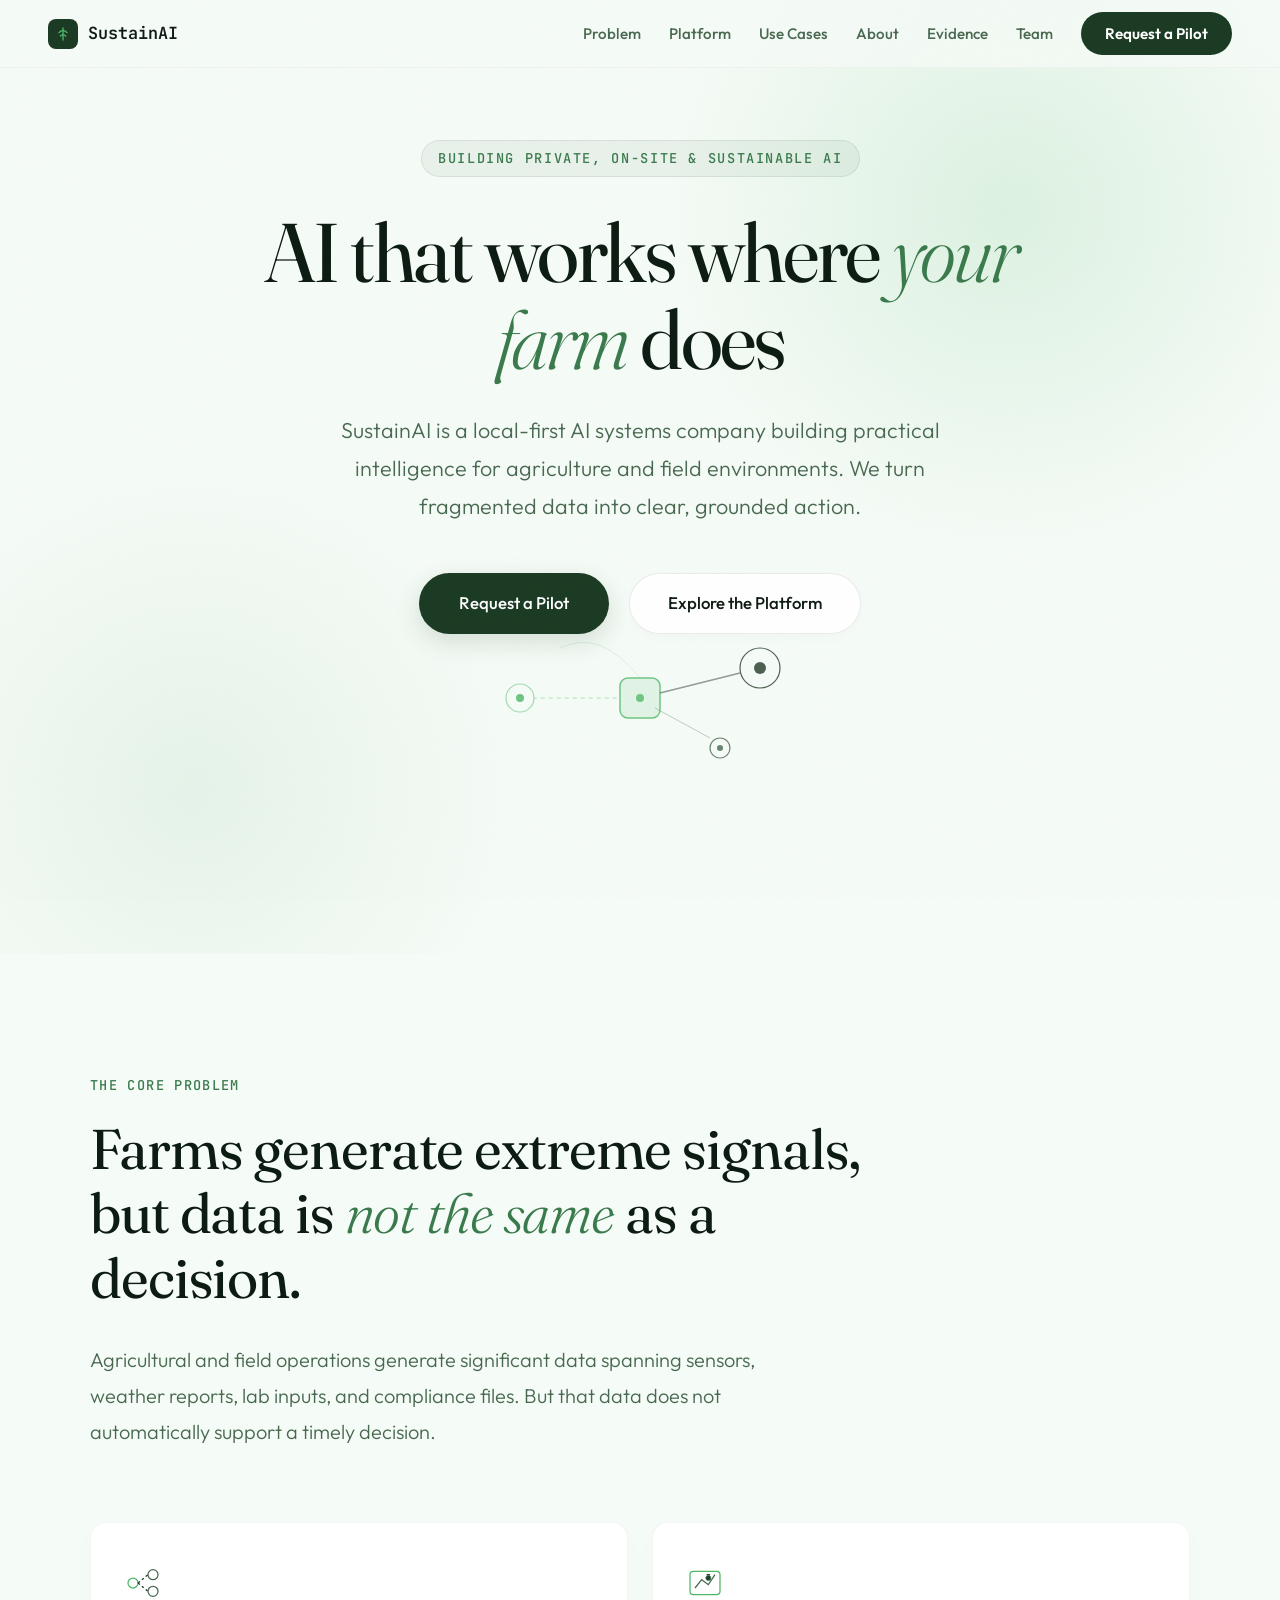
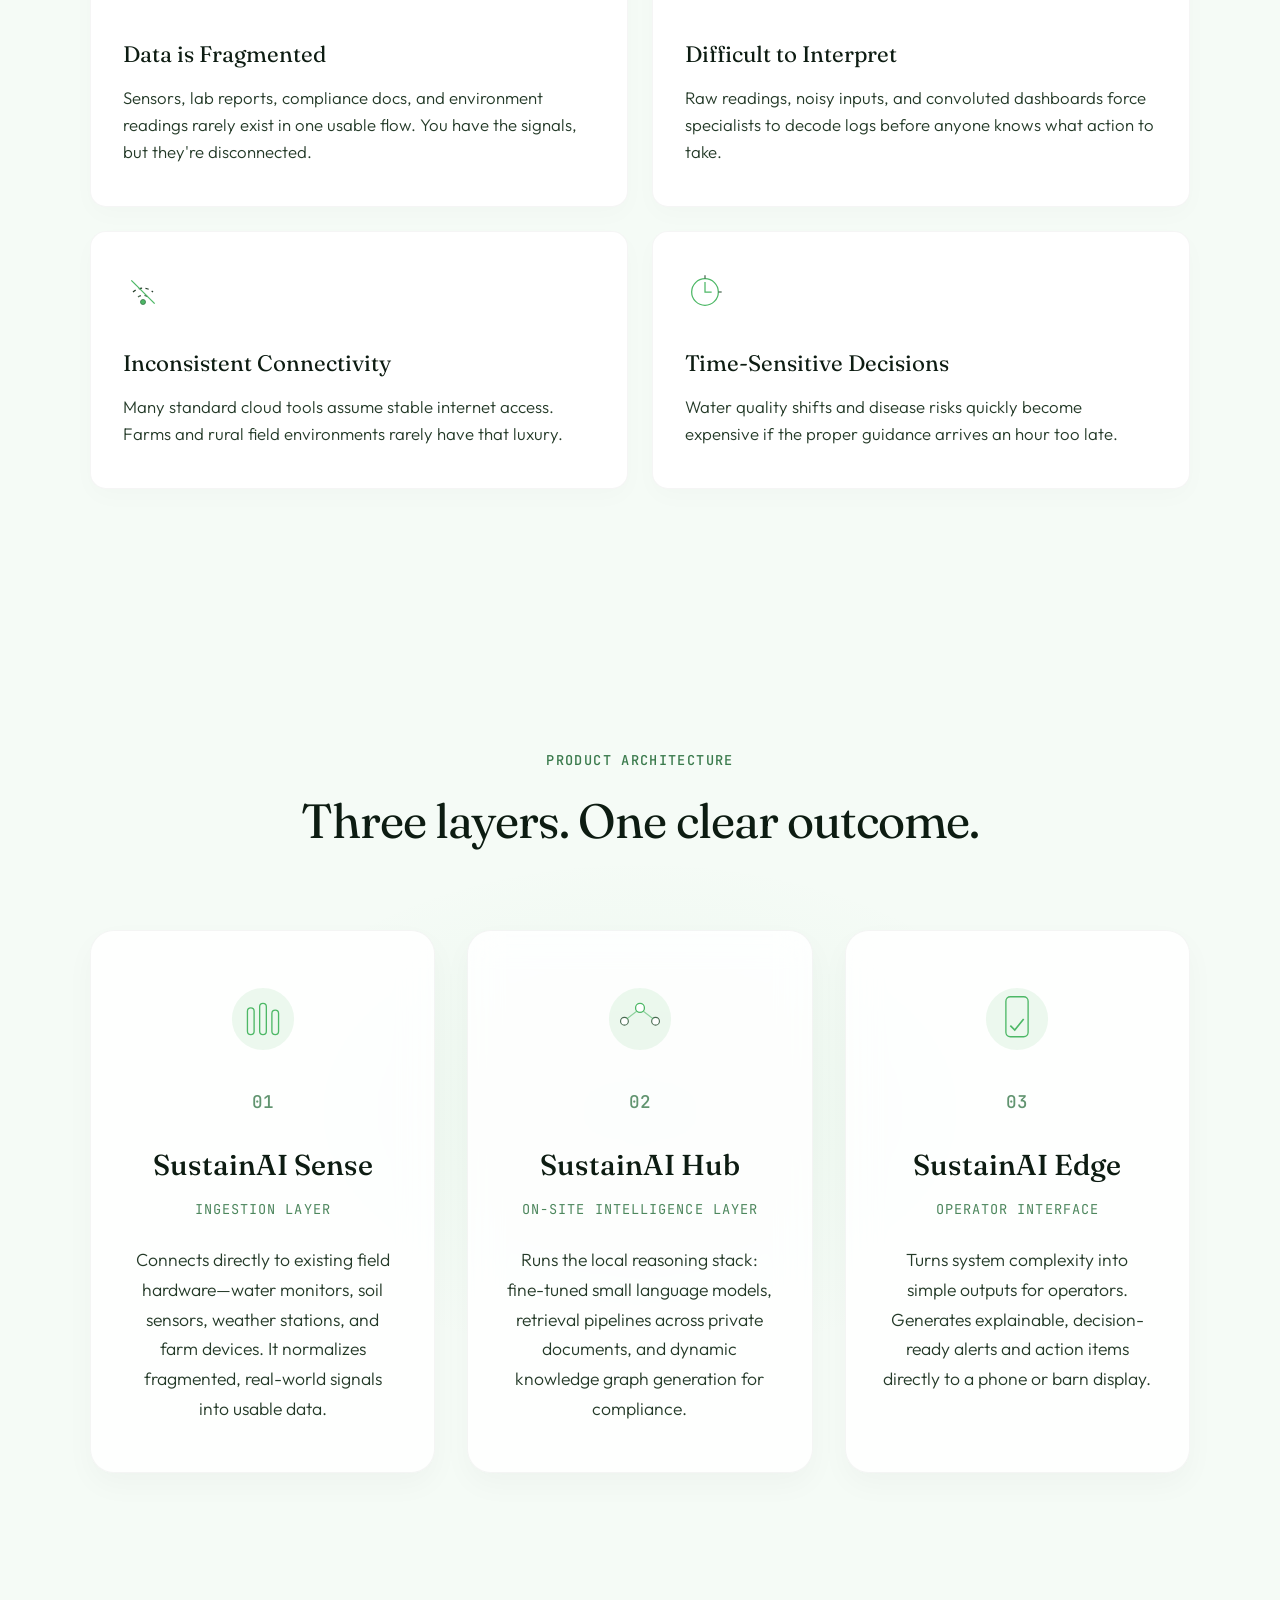
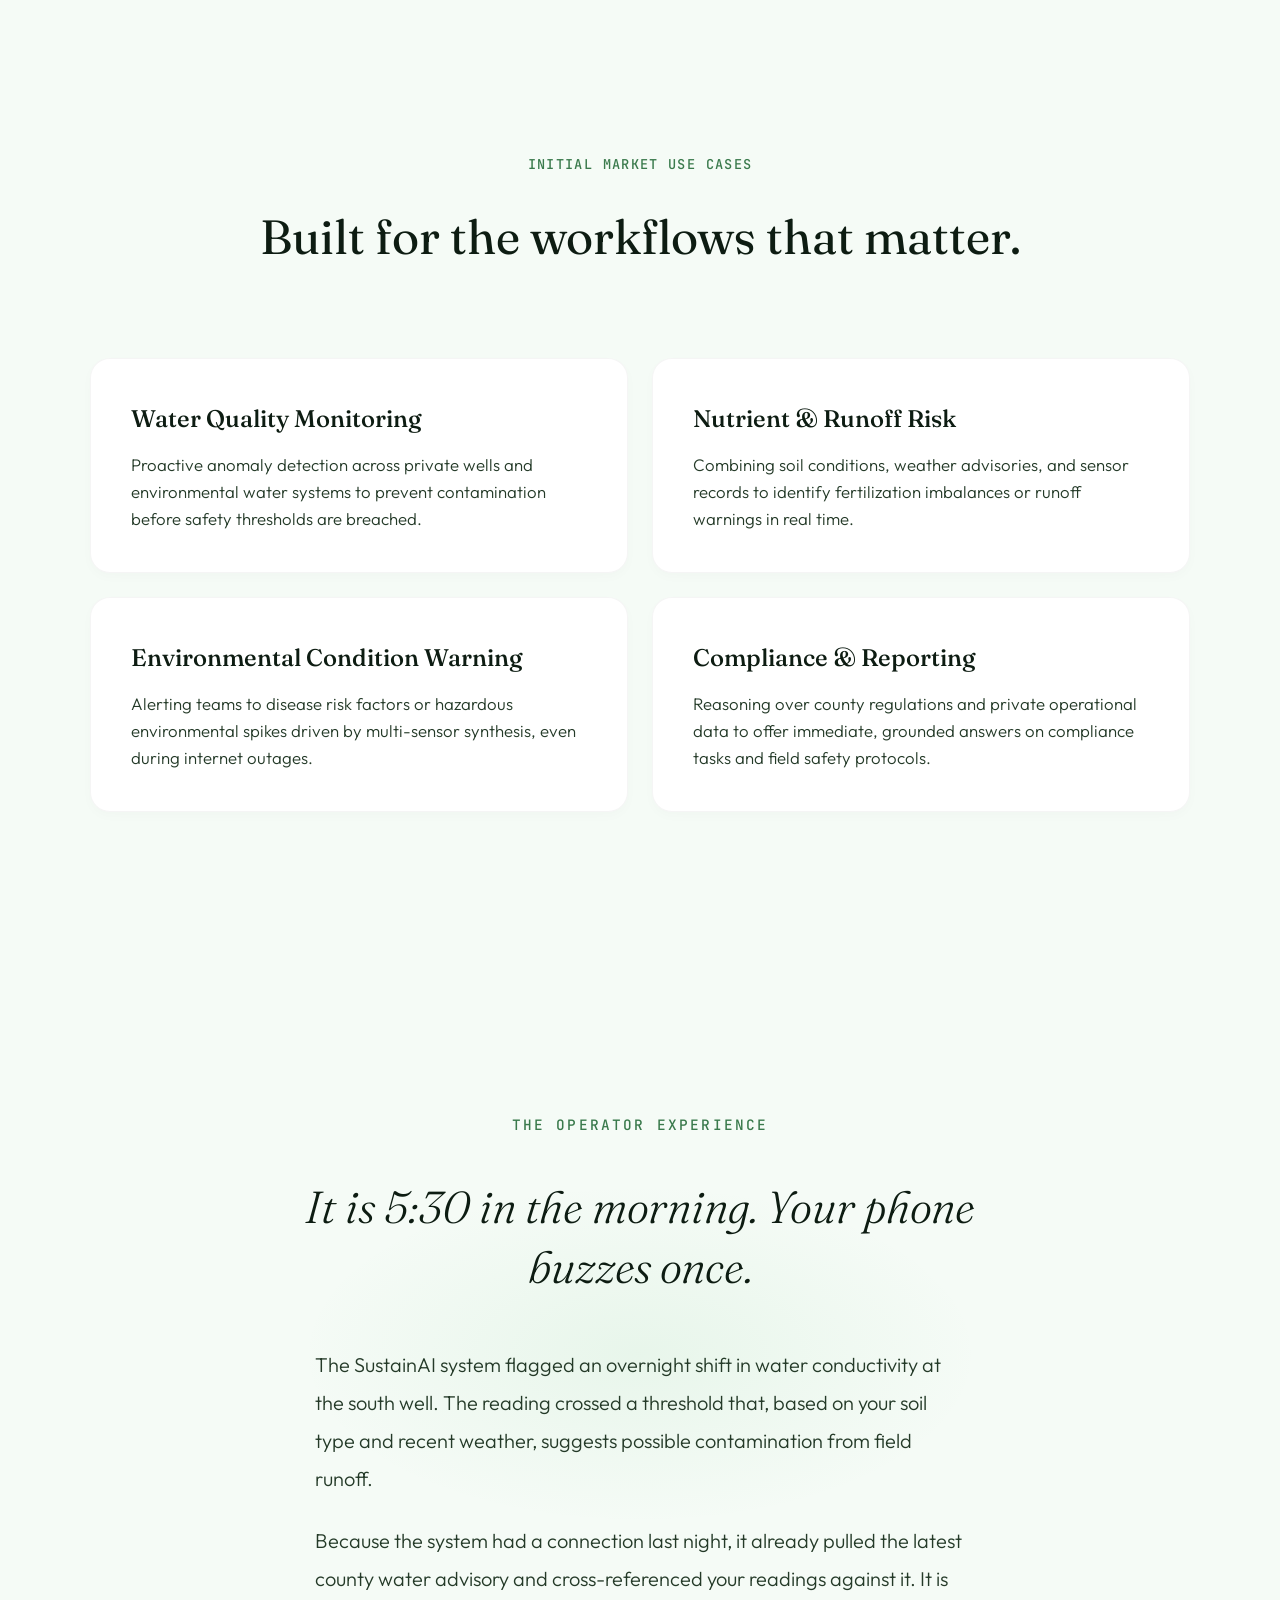
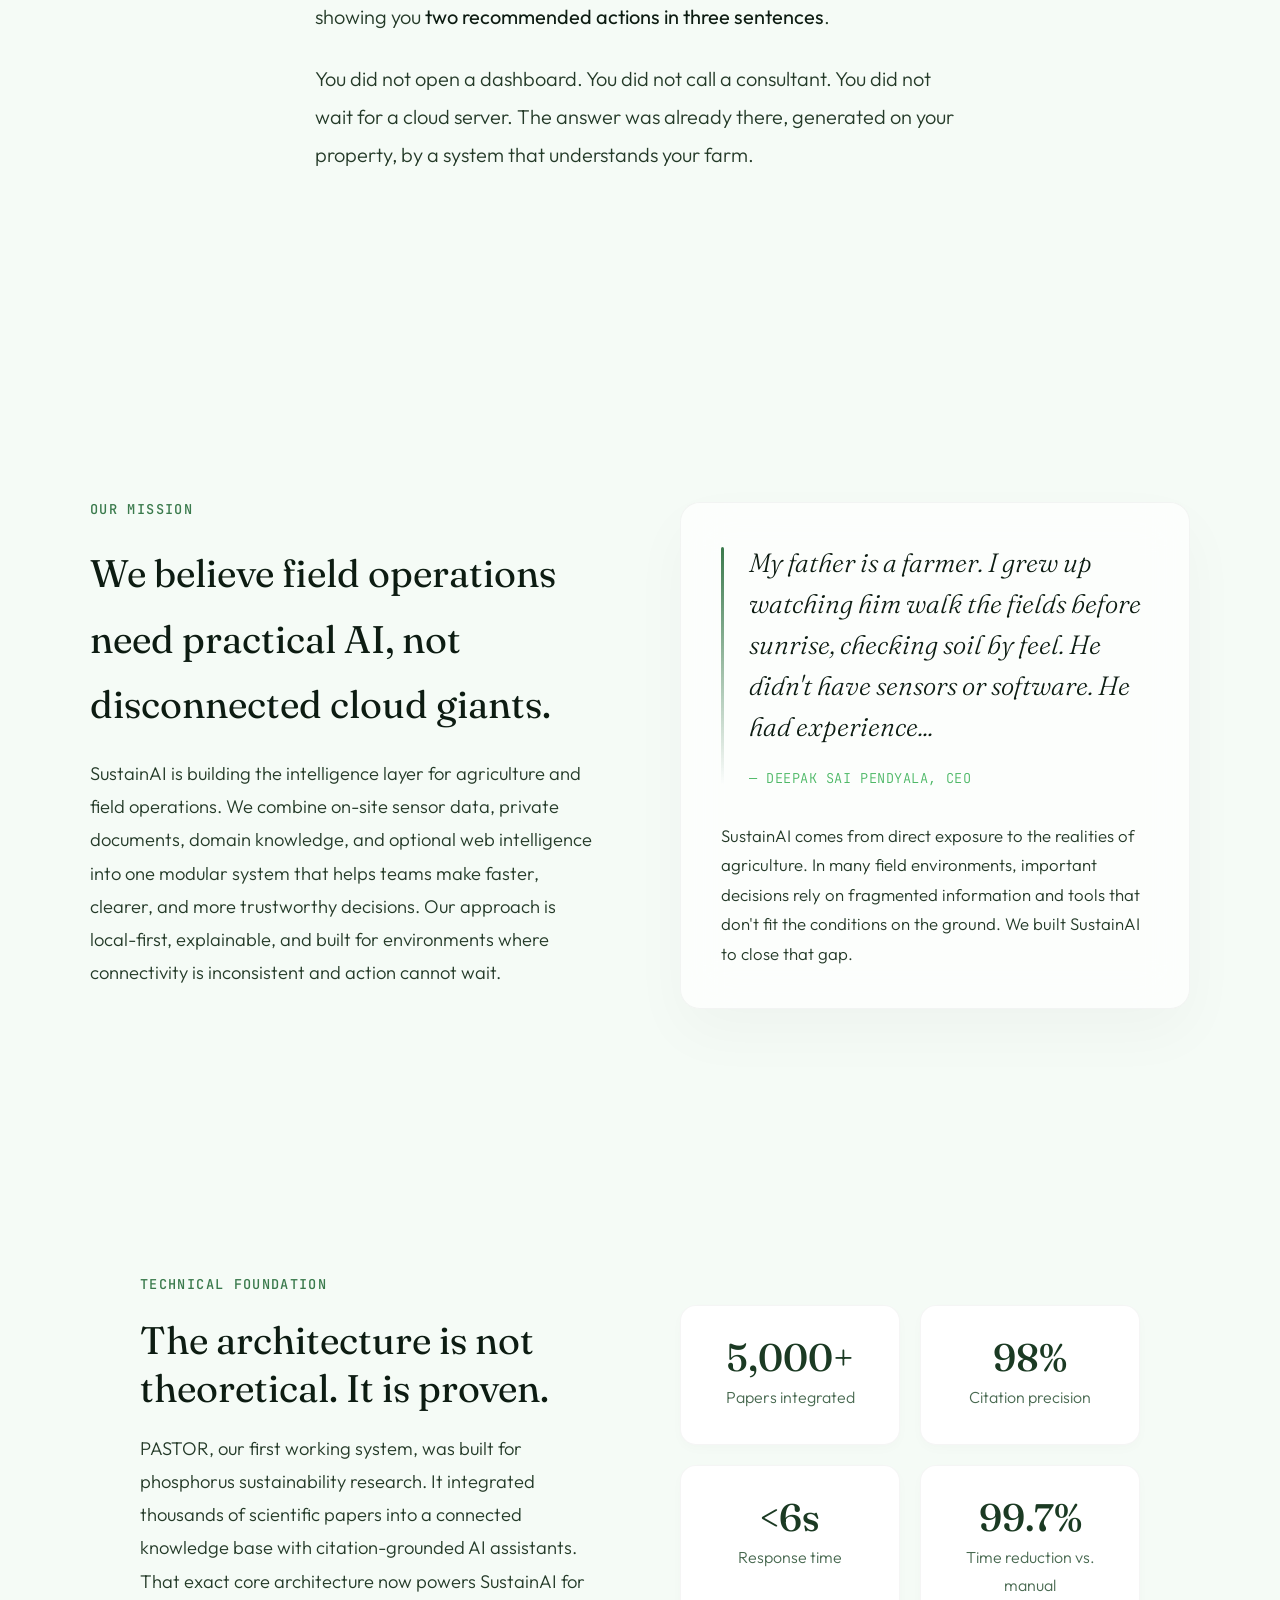
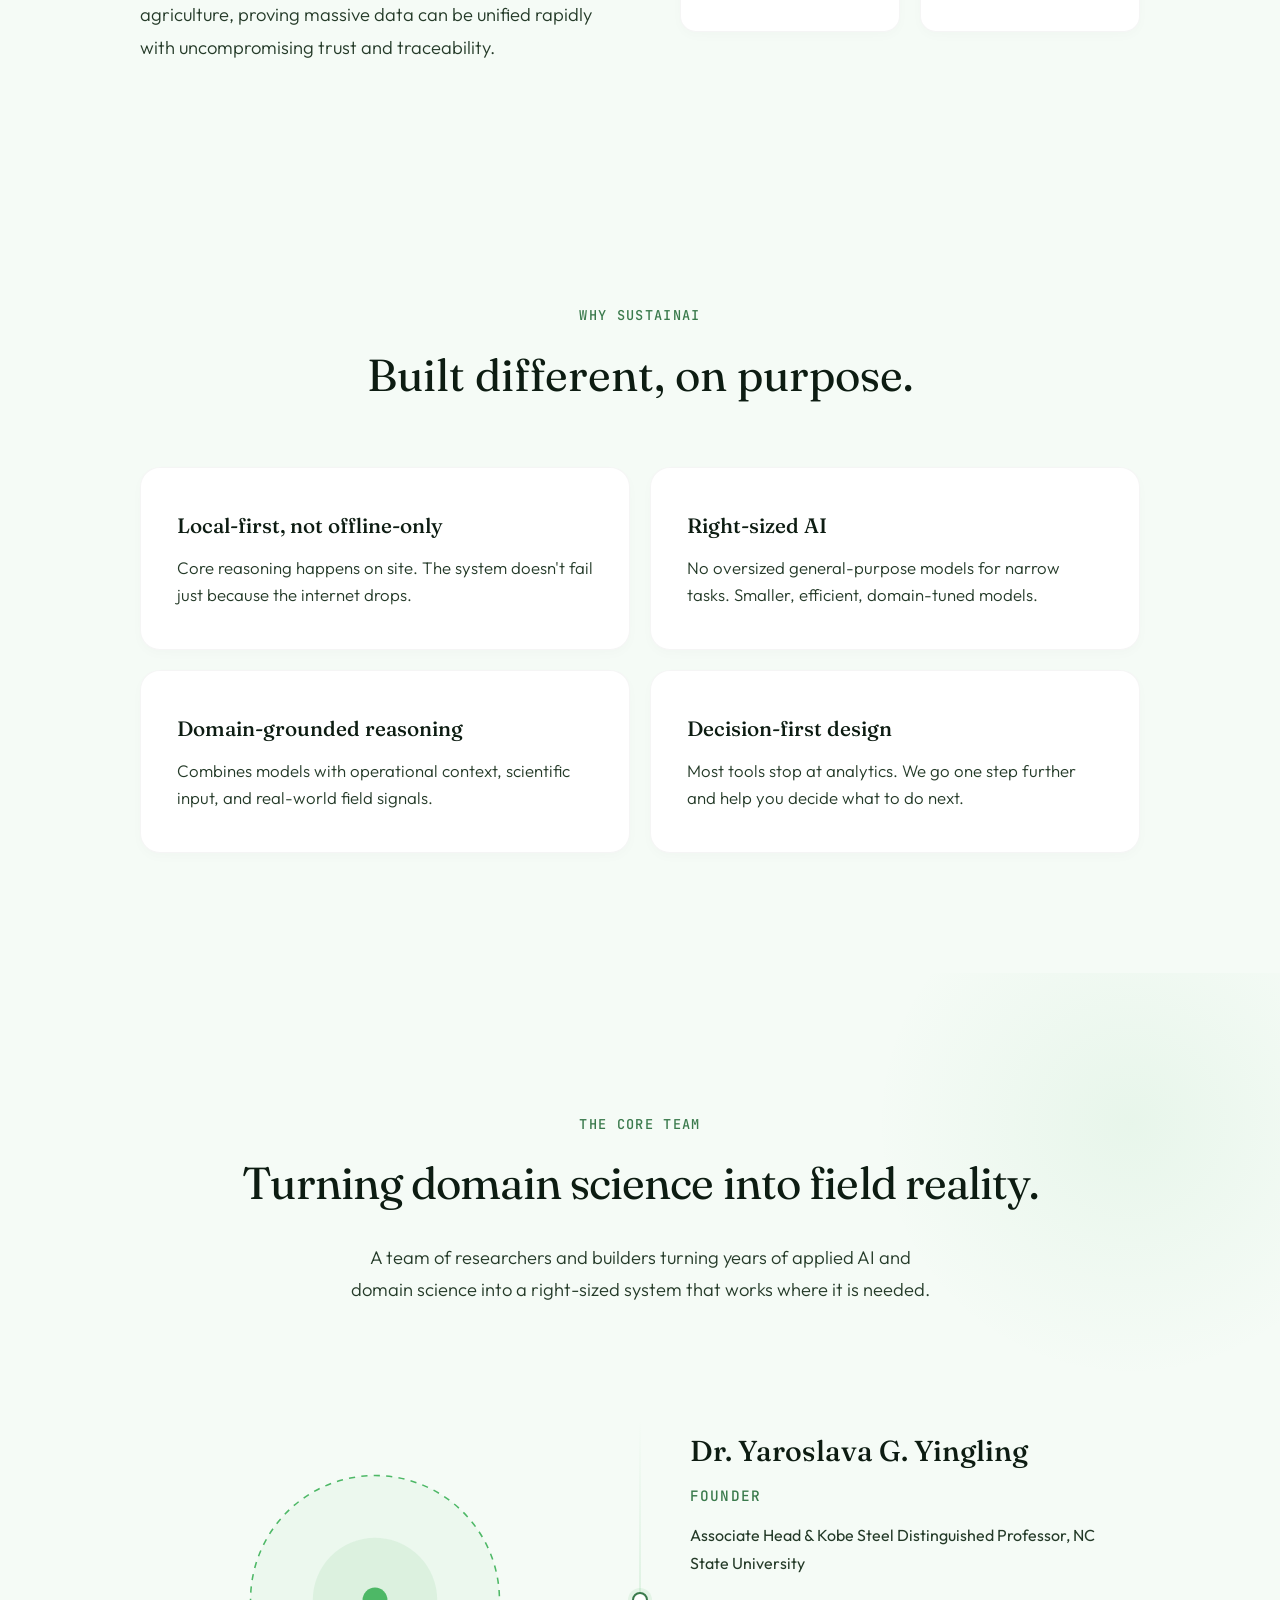
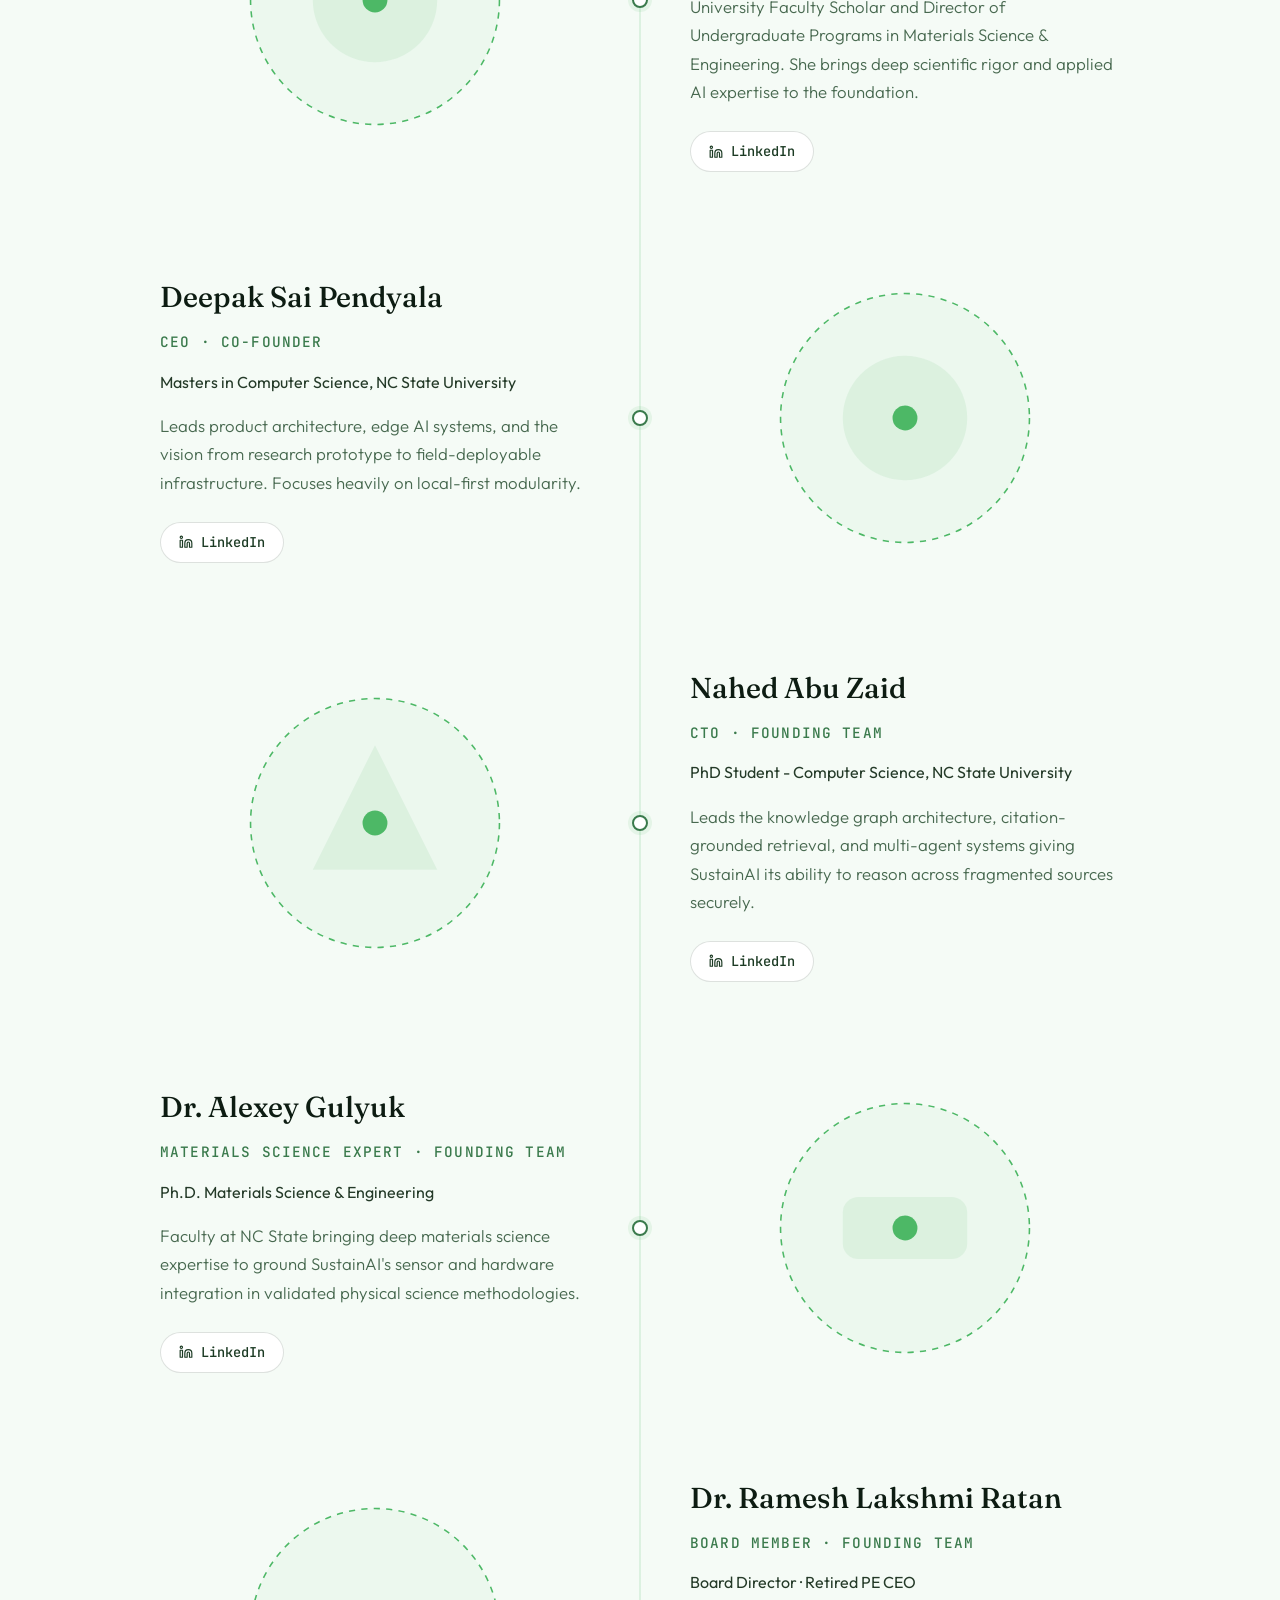
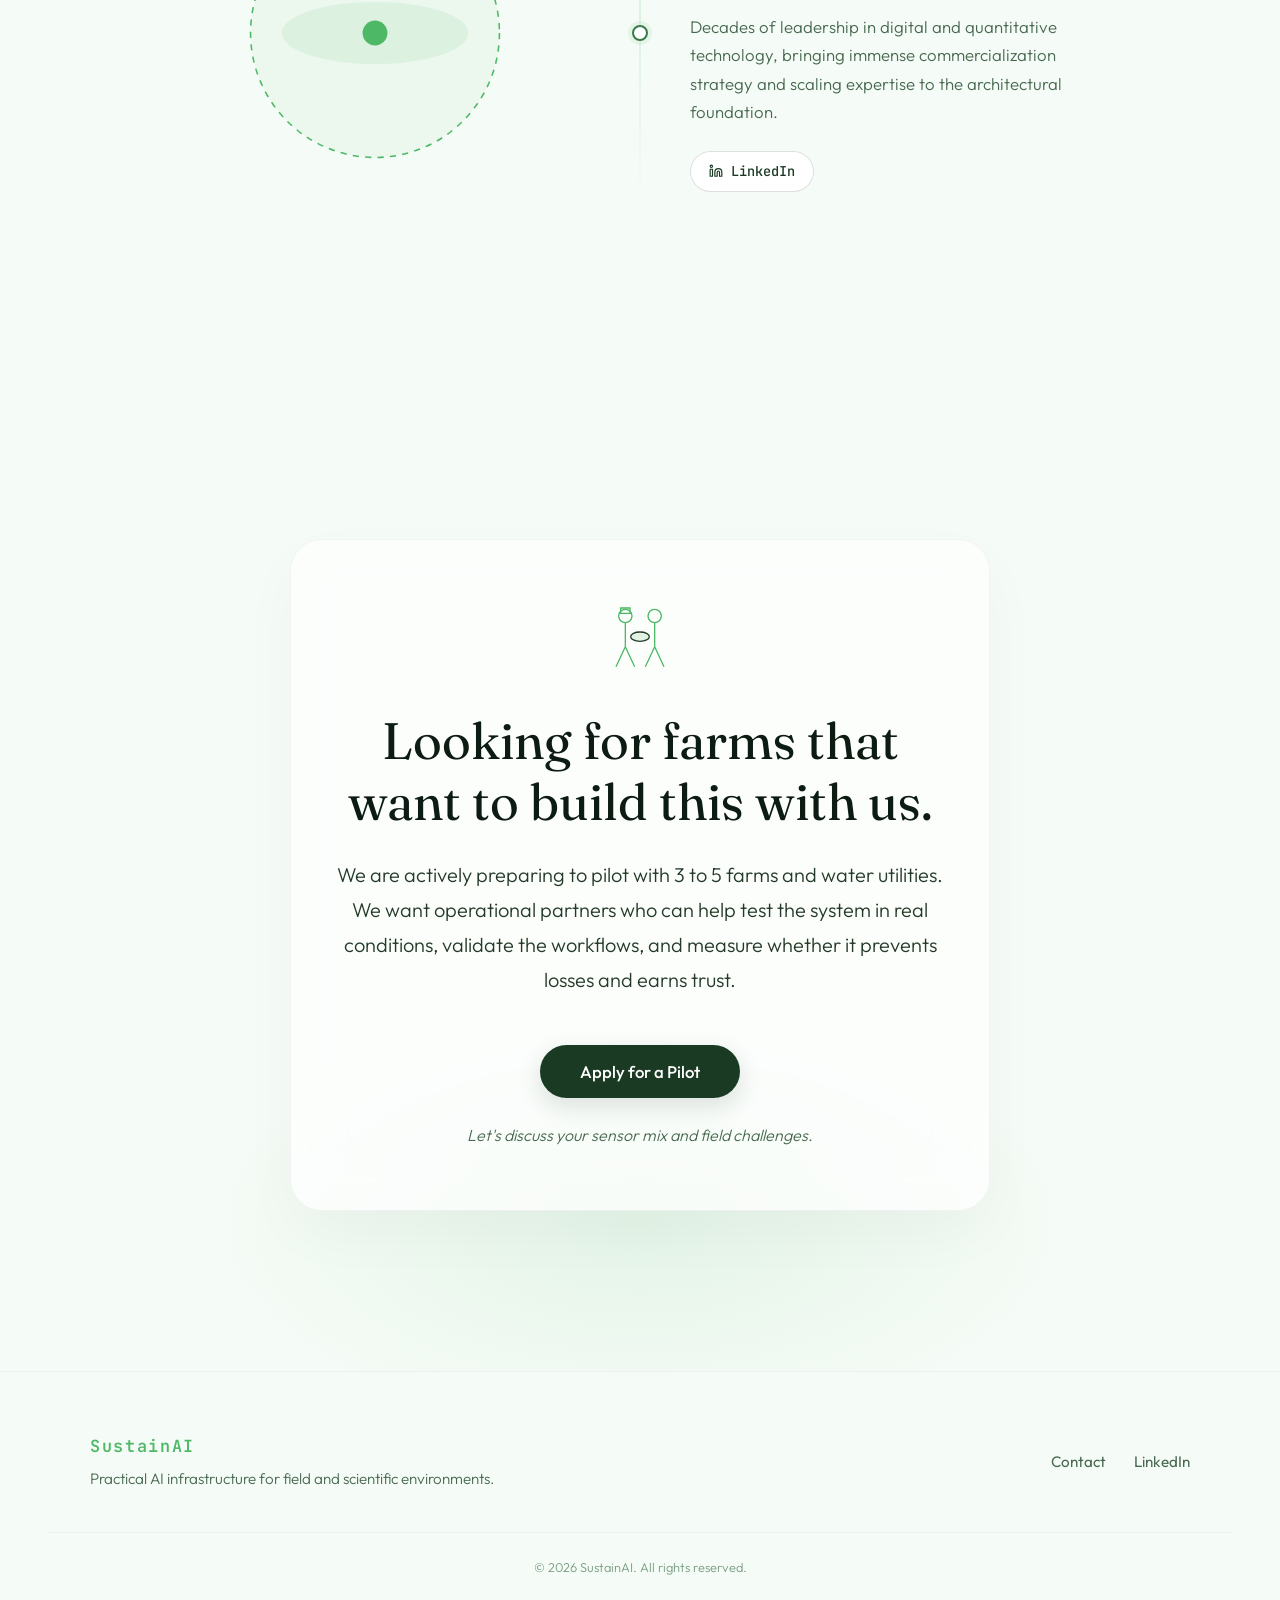
==== index.html @ edc5fba8 "V2" ====
<!DOCTYPE html>
<html lang="en">

<head>
    <meta charset="UTF-8">
    <meta name="viewport" content="width=device-width, initial-scale=1.0">
    <title>SustainAI | Local-First AI for Agriculture</title>
    <link rel="preconnect" href="https://fonts.googleapis.com">
    <link
        href="https://fonts.googleapis.com/css2?family=Fraunces:ital,opsz,wght@0,9..144,300;0,9..144,400;0,9..144,500;0,9..144,600;0,9..144,700;1,9..144,300;1,9..144,400&family=Outfit:wght@300;400;500;600&family=JetBrains+Mono:wght@400;500&display=swap"
        rel="stylesheet">
    <meta name="description"
        content="SustainAI is a local-first AI systems company building practical intelligence for agriculture and field environments.">
    <meta name="theme-color" content="#030604">
    <meta property="og:type" content="website">
    <meta property="og:title" content="SustainAI — local-first AI for agriculture">
    <meta property="og:description"
        content="Private AI infrastructure for farms. Turning fragmented data into clear, timely decisions — built for the people who need it most.">
    <meta property="og:url" content="https://sustain-ai.net">
    <link rel="icon" type="image/svg+xml"
        href="data:image/svg+xml,%3Csvg xmlns='http://www.w3.org/2000/svg' viewBox='0 0 32 32'%3E%3Crect width='32' height='32' rx='8' fill='%23050a06'/%3E%3Cpath d='M16 6v20M9 13c3-4 7-4 7-4s4 0 7 4M11 19c2-3 5-3 5-3s3 0 5 3' stroke='%234db866' stroke-width='2' stroke-linecap='round' fill='none'/%3E%3C/svg%3E">
    <link rel="stylesheet" href="/css/styles.css">
</head>

<body class="loading">
    <a href="#main" class="skip-link">Skip to main content</a>
    <nav id="nav" aria-label="Main navigation">
        <a href="#" class="nl">
            <span class="nm">
                <svg viewBox="0 0 24 24" fill="none" stroke="#4db866" stroke-width="2" stroke-linecap="round">
                    <path d="M12 3v18" />
                    <path d="M6 10c2.5-3 6-3 6-3s3.5 0 6 3" />
                    <path d="M8 15c1.5-2 4-2 4-2s2.5 0 4 2" />
                </svg>
            </span>SustainAI
        </a>
        <button class="hb" id="menuBtn" aria-label="Open menu" aria-expanded="false">
            <span></span><span></span><span></span>
        </button>
        <div class="nr" id="navMenu">
            <a href="#prob" class="nk">Problem</a>
            <a href="#sol" class="nk">Platform</a>
            <a href="#usecases" class="nk">Use Cases</a>
            <a href="#about" class="nk">About</a>
            <a href="#prfs" class="nk">Evidence</a>
            <a href="#team" class="nk">Team</a>
            <a href="#cta" class="nc">Request a Pilot</a>
        </div>
    </nav>

    <section class="hero" id="main">
        <div class="hc">
            <div class="ht sr d1">Building Private, On-Site & Sustainable AI</div>
            <h1 class="sr d2">AI that works where <em>your farm</em> does</h1>
            <p class="hs sr d3">SustainAI is a local-first AI systems company building practical intelligence for
                agriculture and field environments. We turn fragmented data into clear, grounded action.</p>
            <div class="hc-actions sr d4">
                <a href="#cta" class="btn-primary">Request a Pilot</a>
                <a href="#sol" class="btn-secondary">Explore the Platform</a>
            </div>
            <svg class="sr d5 parallax" data-speed="0.08" width="400" height="180" viewBox="0 0 400 180" fill="none"
                style="display:block;margin:60px auto 0;opacity:0.8">
                <!-- Data Nodes -->
                <circle cx="80" cy="90" r="14" fill="none" stroke="var(--lg)" stroke-width="1.2" opacity="0.6" />
                <circle cx="80" cy="90" r="4" fill="var(--lg)" />
                <circle cx="320" cy="60" r="20" fill="none" stroke="var(--is)" stroke-width="1.2" />
                <circle cx="320" cy="60" r="6" fill="var(--is)" />
                <circle cx="280" cy="140" r="10" fill="none" stroke="var(--im)" stroke-width="1.2" />
                <circle cx="280" cy="140" r="3" fill="var(--im)" />

                <!-- Center Core Node -->
                <rect x="180" y="70" width="40" height="40" rx="8" fill="rgba(77,184,102,0.15)" stroke="var(--lg)"
                    stroke-width="1.5" />
                <circle cx="200" cy="90" r="4" fill="var(--lg)" />

                <!-- Connecting Lines -->
                <line x1="94" y1="90" x2="180" y2="90" stroke="var(--lg)" stroke-width="1" stroke-dasharray="4"
                    opacity="0.5">
                    <animate attributeName="stroke-dashoffset" values="40;0" dur="2s" repeatCount="indefinite" />
                </line>
                <line x1="300" y1="65" x2="220" y2="85" stroke="var(--is)" stroke-width="1.5" opacity="0.6" />
                <line x1="270" y1="130" x2="215" y2="100" stroke="var(--im)" stroke-width="1" opacity="0.4" />
                <path d="M120 40 Q 160 20 200 70" fill="none" stroke="var(--lg)" stroke-width="1" opacity="0.2" />
            </svg>
        </div>
    </section>

    <!-- The Problem Framework -->
    <section class="prob" id="prob">
        <div class="pc">
            <div class="plbl sr">The Core Problem</div>
            <h2 class="sr d1">Farms generate extreme signals, but data is <em>not the same</em> as a decision.</h2>
            <p class="pb sr d2">Agricultural and field operations generate significant data spanning sensors, weather
                reports, lab inputs, and compliance files. But that data does not automatically support a timely
                decision.</p>

            <div class="pcs">
                <!-- Prob 1: Fragmented -->
                <div class="pcd glass-panel sr d1">
                    <svg width="40" height="40" viewBox="0 0 48 48" fill="none">
                        <circle cx="12" cy="24" r="6" stroke="var(--lg)" stroke-width="1.5" />
                        <circle cx="36" cy="14" r="6" stroke="var(--im)" stroke-width="1.5" />
                        <circle cx="36" cy="34" r="6" stroke="var(--im)" stroke-width="1.5" />
                        <line x1="18" y1="24" x2="30" y2="14" stroke="var(--is)" stroke-width="1.5"
                            stroke-dasharray="3" />
                        <line x1="18" y1="24" x2="30" y2="34" stroke="var(--is)" stroke-width="1.5"
                            stroke-dasharray="3" />
                    </svg>
                    <h3>Data is Fragmented</h3>
                    <p>Sensors, lab reports, compliance docs, and environment readings rarely exist in one usable flow.
                        You have the signals, but they're disconnected.</p>
                </div>
                <!-- Prob 2: Difficult to interpret -->
                <div class="pcd glass-panel sr d2">
                    <svg width="40" height="40" viewBox="0 0 48 48" fill="none">
                        <rect x="6" y="10" width="36" height="28" rx="4" stroke="var(--lg)" stroke-width="1.5" />
                        <path d="M12 30 L 20 20 L 28 26 L 36 14" stroke="var(--im)" stroke-width="1.5" fill="none" />
                        <circle cx="28" cy="18" r="3" fill="var(--is)" />
                        <path d="M26 14 L 30 14" stroke="var(--is)" stroke-width="1.5" />
                    </svg>
                    <h3>Difficult to Interpret</h3>
                    <p>Raw readings, noisy inputs, and convoluted dashboards force specialists to decode logs before
                        anyone knows what action to take.</p>
                </div>
                <!-- Prob 3: Connectivity -->
                <div class="pcd glass-panel sr d3">
                    <svg width="40" height="40" viewBox="0 0 48 48" fill="none">
                        <path d="M12 24 A 18 18 0 0 1 36 24" stroke="var(--is)" stroke-width="1.5"
                            stroke-dasharray="4" />
                        <path d="M18 30 A 10 10 0 0 1 30 30" stroke="var(--im)" stroke-width="1.5"
                            stroke-dasharray="4" />
                        <circle cx="24" cy="36" r="3" fill="var(--lg)" />
                        <line x1="10" y1="10" x2="38" y2="38" stroke="var(--lg)" stroke-width="1.5" />
                    </svg>
                    <h3>Inconsistent Connectivity</h3>
                    <p>Many standard cloud tools assume stable internet access. Farms and rural field environments
                        rarely have that luxury.</p>
                </div>
                <!-- Prob 4: Time Sensitive -->
                <div class="pcd glass-panel sr d4">
                    <svg width="40" height="40" viewBox="0 0 48 48" fill="none">
                        <circle cx="24" cy="24" r="16" stroke="var(--lg)" stroke-width="1.5" />
                        <polyline points="24,12 24,24 32,24" stroke="var(--lg)" stroke-width="1.5" fill="none" />
                        <line x1="24" y1="4" x2="24" y2="8" stroke="var(--im)" stroke-width="1.5" />
                        <line x1="40" y1="24" x2="44" y2="24" stroke="var(--im)" stroke-width="1.5" />
                    </svg>
                    <h3>Time-Sensitive Decisions</h3>
                    <p>Water quality shifts and disease risks quickly become expensive if the proper guidance arrives an
                        hour too late.</p>
                </div>
            </div>
        </div>
    </section>

    <!-- Product Architecture -->
    <section class="sol" id="sol">
        <div class="solc">
            <div class="solh">
                <div class="plbl sr">Product Architecture</div>
                <h2 class="sr d1">Three layers. One clear outcome.</h2>
            </div>
            <div class="sst">
                <div class="ss glass-panel sr-scale d1">
                    <svg width="80" height="80" viewBox="0 0 72 72" fill="none" style="margin-bottom:20px">
                        <circle cx="36" cy="36" r="28" fill="rgba(77,184,102,0.1)" />
                        <rect x="22" y="26" width="6" height="24" rx="3" stroke="var(--lg)" stroke-width="1.2"
                            fill="none" />
                        <rect x="33" y="22" width="6" height="28" rx="3" stroke="var(--lg)" stroke-width="1.2"
                            fill="none" />
                        <rect x="44" y="28" width="6" height="22" rx="3" stroke="var(--lg)" stroke-width="1.2"
                            fill="none" />
                    </svg>
                    <div class="ssn">01</div>
                    <h3>SustainAI Sense</h3>
                    <div class="sss">Ingestion Layer</div>
                    <p>Connects directly to existing field hardware—water monitors, soil sensors, weather stations, and
                        farm devices. It normalizes fragmented, real-world signals into usable data.</p>
                </div>
                <div class="ss glass-panel sr-scale d2">
                    <svg width="80" height="80" viewBox="0 0 72 72" fill="none" style="margin-bottom:20px">
                        <circle cx="36" cy="36" r="28" fill="rgba(77,184,102,0.1)" />
                        <circle cx="36" cy="26" r="4" stroke="var(--lg)" stroke-width="1.2" fill="var(--f0)" />
                        <circle cx="22" cy="38" r="3.5" stroke="var(--im)" stroke-width="1" fill="var(--f0)" />
                        <circle cx="50" cy="38" r="3.5" stroke="var(--im)" stroke-width="1" fill="var(--f0)" />
                        <line x1="33" y1="29" x2="24" y2="36" stroke="var(--lg)" stroke-width="1" opacity="0.6" />
                        <line x1="39" y1="29" x2="48" y2="36" stroke="var(--lg)" stroke-width="1" opacity="0.6" />
                    </svg>
                    <div class="ssn">02</div>
                    <h3>SustainAI Hub</h3>
                    <div class="sss">On-site Intelligence Layer</div>
                    <p>Runs the local reasoning stack: fine-tuned small language models, retrieval pipelines across
                        private documents, and dynamic knowledge graph generation for compliance.</p>
                </div>
                <div class="ss glass-panel sr-scale d3">
                    <svg width="80" height="80" viewBox="0 0 72 72" fill="none" style="margin-bottom:20px">
                        <circle cx="36" cy="36" r="28" fill="rgba(77,184,102,0.1)" />
                        <rect x="26" y="16" width="20" height="36" rx="4" stroke="var(--lg)" stroke-width="1.2"
                            fill="none" />
                        <path d="M30 42L34 46L42 36" stroke="var(--lg)" stroke-width="1.5" fill="none" />
                    </svg>
                    <div class="ssn">03</div>
                    <h3>SustainAI Edge</h3>
                    <div class="sss">Operator Interface</div>
                    <p>Turns system complexity into simple outputs for operators. Generates explainable, decision-ready
                        alerts and action items directly to a phone or barn display.</p>
                </div>
            </div>
        </div>
    </section>

    <!-- Use Cases -->
    <section class="usecases" id="usecases">
        <div class="ucc">
            <div class="uch">
                <div class="plbl sr">Initial Market Use Cases</div>
                <h2 class="sr d1">Built for the workflows that matter.</h2>
            </div>
            <div class="uc-grid">
                <div class="uc-card sr d1">
                    <h3>Water Quality Monitoring</h3>
                    <p>Proactive anomaly detection across private wells and environmental water systems to prevent
                        contamination before safety thresholds are breached.</p>
                </div>
                <div class="uc-card sr d2">
                    <h3>Nutrient &amp; Runoff Risk</h3>
                    <p>Combining soil conditions, weather advisories, and sensor records to identify fertilization
                        imbalances or runoff warnings in real time.</p>
                </div>
                <div class="uc-card sr d3">
                    <h3>Environmental Condition Warning</h3>
                    <p>Alerting teams to disease risk factors or hazardous environmental spikes driven by multi-sensor
                        synthesis, even during internet outages.</p>
                </div>
                <div class="uc-card sr d4">
                    <h3>Compliance &amp; Reporting</h3>
                    <p>Reasoning over county regulations and private operational data to offer immediate, grounded
                        answers on compliance tasks and field safety protocols.</p>
                </div>
            </div>
        </div>
    </section>

    <!-- Envision Workflow -->
    <section class="env">
        <div class="ec">
            <div class="et sr">The Operator Experience</div>
            <h2 class="sr d1">It is 5:30 in the morning. Your phone buzzes once.</h2>
            <div class="en sr d3">
                <p>The SustainAI system flagged an overnight shift in water conductivity at the south well. The reading
                    crossed a threshold that, based on your soil type and recent weather, suggests possible
                    contamination from field runoff.</p>
                <p>Because the system had a connection last night, it already pulled the latest county water advisory
                    and cross-referenced your readings against it. It is showing you <strong>two recommended actions in
                        three sentences</strong>.</p>
                <p>You did not open a dashboard. You did not call a consultant. You did not wait for a cloud server. The
                    answer was already there, generated on your property, by a system that understands your farm.</p>
            </div>
        </div>
    </section>

    <!-- About & Origin Story -->
    <section class="about" id="about">
        <div class="aboutc">
            <div class="about-info">
                <div class="plbl sr-left">Our Mission</div>
                <h2 class="sr-left d1"
                    style="font-family:var(--fd);font-size:clamp(1.8rem,3vw,2.4rem);font-weight:400;color:var(--ik);margin-bottom:20px;">
                    We believe field operations need practical AI, not disconnected cloud giants.</h2>
                <p class="about-p sr-left d2">SustainAI is building the intelligence layer for agriculture and field
                    operations. We combine on-site sensor data, private documents, domain knowledge, and optional web
                    intelligence into one modular system that helps teams make faster, clearer, and more trustworthy
                    decisions. Our approach is local-first, explainable, and built for environments where connectivity
                    is inconsistent and action cannot wait.</p>
            </div>
            <div class="about-quote sr-right d1 glass-panel" style="padding: 40px; border-radius: 20px;">
                <div class="about-q">My father is a farmer. I grew up watching him walk the fields before sunrise,
                    checking soil by feel. He didn't have sensors or software. He had experience... <span
                        style="display:block;margin-top:20px;font-size:0.85rem;color:var(--lg);font-family:var(--fm);text-transform:uppercase;font-style:normal;letter-spacing:0.04em;">—
                        Deepak Sai Pendyala, CEO</span></div>
                <p style="font-size:1.05rem;font-weight:300;color:var(--is);line-height:1.75;margin-top:20px;">SustainAI
                    comes from direct exposure to the realities of agriculture. In many field environments, important
                    decisions rely on fragmented information and tools that don't fit the conditions on the ground. We
                    built SustainAI to close that gap.</p>
            </div>
        </div>
    </section>

    <!-- Proof (PASTOR) -->
    <section class="prf" id="prf">
        <div class="prfc">
            <div>
                <div class="prfl sr">Technical Foundation</div>
                <h2 class="sr">The architecture is not theoretical. It is proven.</h2>
                <p class="prfb sr d1">PASTOR, our first working system, was built for phosphorus sustainability
                    research. It integrated thousands of scientific papers into a connected knowledge base with
                    citation-grounded AI assistants. That exact core architecture now powers SustainAI for agriculture,
                    proving massive data can be unified rapidly with uncompromising trust and traceability.</p>
            </div>
            <div class="prfsg">
                <div class="prfs sr d1">
                    <div class="prfsn">5,000+</div>
                    <div class="prfsl">Papers integrated</div>
                </div>
                <div class="prfs sr d2">
                    <div class="prfsn">98%</div>
                    <div class="prfsl">Citation precision</div>
                </div>
                <div class="prfs sr d3">
                    <div class="prfsn">&lt;6s</div>
                    <div class="prfsl">Response time</div>
                </div>
                <div class="prfs sr d4">
                    <div class="prfsn">99.7%</div>
                    <div class="prfsl">Time reduction vs. manual</div>
                </div>
            </div>
        </div>
    </section>

    <!-- Differentiators -->
    <section class="dif">
        <div class="difc">
            <div class="difh">
                <div class="plbl sr">Why SustainAI</div>
                <h2 class="sr d1">Built different, on purpose.</h2>
            </div>
            <div class="difg">
                <div class="di sr d1">
                    <h3>Local-first, not offline-only</h3>
                    <p>Core reasoning happens on site. The system doesn't fail just because the internet drops.</p>
                </div>
                <div class="di sr d2">
                    <h3>Right-sized AI</h3>
                    <p>No oversized general-purpose models for narrow tasks. Smaller, efficient, domain-tuned models.
                    </p>
                </div>
                <div class="di sr d3">
                    <h3>Domain-grounded reasoning</h3>
                    <p>Combines models with operational context, scientific input, and real-world field signals.</p>
                </div>
                <div class="di sr d4">
                    <h3>Decision-first design</h3>
                    <p>Most tools stop at analytics. We go one step further and help you decide what to do next.</p>
                </div>
            </div>
        </div>
    </section>

    <!-- Team -->
    <section class="team" id="team">
        <div class="tc">
            <div class="th">
                <div class="plbl sr">The Core Team</div>
                <h2 class="sr d1">Turning domain science into field reality.</h2>
            </div>
            <p class="ti sr d2">A team of researchers and builders turning years of applied AI and domain science into a
                right-sized system that works where it is needed.</p>
            <div class="ts">
                <div class="tm sr">
                    <div class="tp">
                        <!-- Abstract placeholder avatar to replace default photo mapping -->
                        <svg width="180" height="180" viewBox="0 0 180 180" fill="none">
                            <circle cx="90" cy="90" r="80" fill="rgba(77,184,102,0.05)" stroke="var(--lg)"
                                stroke-width="1" stroke-dasharray="4 4" />
                            <circle cx="90" cy="90" r="40" fill="rgba(77,184,102,0.1)" />
                            <circle cx="90" cy="90" r="8" fill="var(--lg)" />
                        </svg>
                    </div>
                    <div class="tinfo">
                        <div class="tn">Dr. Yaroslava G. Yingling</div>
                        <div class="tr">Founder</div>
                        <div class="td">Associate Head &amp; Kobe Steel Distinguished Professor, NC State University
                        </div>
                        <p class="tbio">University Faculty Scholar and Director of Undergraduate Programs in Materials
                            Science &amp; Engineering. She brings deep scientific rigor and applied AI
                            expertise to the foundation.</p>
                        <a href="#" class="tli"><svg viewBox="0 0 24 24" stroke-linecap="round" stroke-linejoin="round">
                                <path d="M16 8a6 6 0 0 1 6 6v7h-4v-7a2 2 0 0 0-4 0v7h-4v-7a6 6 0 0 1 6-6z" />
                                <rect x="2" y="9" width="4" height="12" />
                                <circle cx="4" cy="4" r="2" />
                            </svg>LinkedIn</a>
                    </div>
                </div>

                <div class="tm sr">
                    <div class="tp">
                        <!-- Headshot Placeholder 2 -->
                        <svg width="180" height="180" viewBox="0 0 180 180" fill="none">
                            <circle cx="90" cy="90" r="80" fill="rgba(77,184,102,0.05)" stroke="var(--lg)"
                                stroke-width="1" stroke-dasharray="4 4" />
                            <rect x="50" y="50" width="80" height="80" rx="40" fill="rgba(77,184,102,0.1)" />
                            <circle cx="90" cy="90" r="8" fill="var(--lg)" />
                        </svg>
                    </div>
                    <div class="tinfo">
                        <div class="tn">Deepak Sai Pendyala</div>
                        <div class="tr">CEO · Co-Founder</div>
                        <div class="td">Masters in Computer Science, NC State University</div>
                        <p class="tbio">Leads product architecture, edge AI systems, and the vision from research
                            prototype to field-deployable infrastructure. Focuses heavily on local-first modularity.</p>
                        <a href="https://www.linkedin.com/in/deepaksaip/" class="tli" target="_blank"><svg
                                viewBox="0 0 24 24" stroke-linecap="round" stroke-linejoin="round">
                                <path d="M16 8a6 6 0 0 1 6 6v7h-4v-7a2 2 0 0 0-4 0v7h-4v-7a6 6 0 0 1 6-6z" />
                                <rect x="2" y="9" width="4" height="12" />
                                <circle cx="4" cy="4" r="2" />
                            </svg>LinkedIn</a>
                    </div>
                </div>

                <div class="tm sr">
                    <div class="tp">
                        <svg width="180" height="180" viewBox="0 0 180 180" fill="none">
                            <circle cx="90" cy="90" r="80" fill="rgba(77,184,102,0.05)" stroke="var(--lg)"
                                stroke-width="1" stroke-dasharray="4 4" />
                            <polygon points="90,40 130,120 50,120" fill="rgba(77,184,102,0.1)" />
                            <circle cx="90" cy="90" r="8" fill="var(--lg)" />
                        </svg>
                    </div>
                    <div class="tinfo">
                        <div class="tn">Nahed Abu Zaid</div>
                        <div class="tr">CTO · Founding Team</div>
                        <div class="td">PhD Student - Computer Science, NC State University</div>
                        <p class="tbio">Leads the knowledge graph architecture, citation-grounded retrieval, and
                            multi-agent systems giving SustainAI its ability to reason across fragmented sources
                            securely.</p>
                        <a href="#" class="tli"><svg viewBox="0 0 24 24" stroke-linecap="round" stroke-linejoin="round">
                                <path d="M16 8a6 6 0 0 1 6 6v7h-4v-7a2 2 0 0 0-4 0v7h-4v-7a6 6 0 0 1 6-6z" />
                                <rect x="2" y="9" width="4" height="12" />
                                <circle cx="4" cy="4" r="2" />
                            </svg>LinkedIn</a>
                    </div>
                </div>

                <div class="tm sr">
                    <div class="tp">
                        <svg width="180" height="180" viewBox="0 0 180 180" fill="none">
                            <circle cx="90" cy="90" r="80" fill="rgba(77,184,102,0.05)" stroke="var(--lg)"
                                stroke-width="1" stroke-dasharray="4 4" />
                            <rect x="50" y="70" width="80" height="40" rx="10" fill="rgba(77,184,102,0.1)" />
                            <circle cx="90" cy="90" r="8" fill="var(--lg)" />
                        </svg>
                    </div>
                    <div class="tinfo">
                        <div class="tn">Dr. Alexey Gulyuk</div>
                        <div class="tr">Materials Science Expert · Founding Team</div>
                        <div class="td">Ph.D. Materials Science &amp; Engineering</div>
                        <p class="tbio">Faculty at NC State bringing deep materials science expertise to ground
                            SustainAI's sensor and hardware integration in validated physical science methodologies.</p>
                        <a href="#" class="tli"><svg viewBox="0 0 24 24" stroke-linecap="round" stroke-linejoin="round">
                                <path d="M16 8a6 6 0 0 1 6 6v7h-4v-7a2 2 0 0 0-4 0v7h-4v-7a6 6 0 0 1 6-6z" />
                                <rect x="2" y="9" width="4" height="12" />
                                <circle cx="4" cy="4" r="2" />
                            </svg>LinkedIn</a>
                    </div>
                </div>

                <div class="tm sr">
                    <div class="tp">
                        <svg width="180" height="180" viewBox="0 0 180 180" fill="none">
                            <circle cx="90" cy="90" r="80" fill="rgba(77,184,102,0.05)" stroke="var(--lg)"
                                stroke-width="1" stroke-dasharray="4 4" />
                            <ellipse cx="90" cy="90" rx="60" ry="20" fill="rgba(77,184,102,0.1)" />
                            <circle cx="90" cy="90" r="8" fill="var(--lg)" />
                        </svg>
                    </div>
                    <div class="tinfo">
                        <div class="tn">Dr. Ramesh Lakshmi Ratan</div>
                        <div class="tr">Board Member · Founding Team</div>
                        <div class="td">Board Director · Retired PE CEO</div>
                        <p class="tbio">Decades of leadership in digital and quantitative technology, bringing immense
                            commercialization strategy and scaling expertise to the architectural foundation.</p>
                        <a href="#" class="tli"><svg viewBox="0 0 24 24" stroke-linecap="round" stroke-linejoin="round">
                                <path d="M16 8a6 6 0 0 1 6 6v7h-4v-7a2 2 0 0 0-4 0v7h-4v-7a6 6 0 0 1 6-6z" />
                                <rect x="2" y="9" width="4" height="12" />
                                <circle cx="4" cy="4" r="2" />
                            </svg>LinkedIn</a>
                    </div>
                </div>

            </div>
        </div>
    </section>

    <!-- Pilot Call To Action -->
    <section class="cta" id="cta">
        <div class="ctac glass-panel" style="padding:60px 40px; border-radius:32px;">
            <svg class="sr" width="80" height="80" viewBox="0 0 120 120" fill="none"
                style="display:block;margin:0 auto 30px">
                <circle cx="38" cy="24" r="10" fill="none" stroke="var(--lg)" stroke-width="2" />
                <path d="M28 20H48M31 20V12H45V20" fill="none" stroke="var(--lg)" stroke-width="2" />
                <line x1="38" y1="34" x2="38" y2="70" stroke="var(--lg)" stroke-width="2" />
                <circle cx="82" cy="24" r="10" fill="none" stroke="var(--lg)" stroke-width="2" />
                <line x1="82" y1="34" x2="82" y2="70" stroke="var(--lg)" stroke-width="2" />
                <path d="M38 70L24 100M38 70L52 100M82 70L68 100M82 70L96 100" fill="none" stroke="var(--lg)"
                    stroke-width="2" />
                <ellipse cx="60" cy="55" rx="14" ry="7" fill="rgba(77,184,102,0.15)" stroke="var(--is)"
                    stroke-width="2" />
            </svg>
            <h2 class="sr d1">Looking for farms that want to build this with us.</h2>
            <p class="ctab sr d2">We are actively preparing to pilot with 3 to 5 farms and water utilities. We want
                operational partners who can help test the system in real conditions, validate the workflows, and
                measure whether it prevents losses and earns trust.</p>
            <button class="btn-primary sr d3" id="ctaBtn" type="button">Apply for a Pilot</button>
            <div class="cn sr d4">Let's discuss your sensor mix and field challenges.</div>
        </div>
    </section>

    <!-- Footer -->
    <footer>
        <div class="fi">
            <div>
                <div class="fb" style="font-family: var(--fm); letter-spacing: 0.1em; color: var(--lg);">SustainAI</div>
                <div class="fsu">Practical AI infrastructure for field and scientific environments.</div>
            </div>
            <div class="fl">
                <a href="mailto:team@sustain-ai.net">Contact</a>
                <a href="#">LinkedIn</a>
            </div>
        </div>
        <div class="fc" id="copyright"></div>
    </footer>

    <!-- Contact Modal -->
    <div class="modal-overlay" id="contactModal">
        <div class="modal" style="position:relative">
            <button class="modal-close" id="modalClose" aria-label="Close form">
                <svg width="24" height="24" viewBox="0 0 24 24" fill="none" stroke="currentColor" stroke-width="2"
                    stroke-linecap="round">
                    <path d="M18 6L6 18M6 6l12 12" />
                </svg>
            </button>
            <h3>Start a Pilot Conversation</h3>
            <p class="modal-sub">Tell us about your operational reality.</p>
            <form id="contactForm">
                <div class="cf-group"><label for="cf-name">Your Name</label><input type="text" id="cf-name" name="name"
                        required minlength="1" maxlength="200" placeholder="e.g. John Carter"></div>
                <div class="cf-group"><label for="cf-email">Email</label><input type="email" id="cf-email" name="email"
                        required placeholder="john@example.com"></div>
                <div class="cf-group"><label for="cf-org">Farm / Organization</label><input type="text" id="cf-org"
                        name="organization" maxlength="300" placeholder="Carter Family Farm"></div>
                <div class="cf-group"><label for="cf-msg">What are your primary data challenges?</label><textarea
                        id="cf-msg" name="message" required minlength="10" maxlength="5000"
                        placeholder="E.g., We have water sensors but can't aggregate the reports in time for treatments..."></textarea>
                </div>
                <button type="submit" class="cf-submit" id="cf-submit">Submit Request</button>
                <div class="cf-status" id="cf-status"></div>
            </form>
        </div>
    </div>

    <!-- Scroll Top -->
    <a href="#" class="stt" id="scrollTop" aria-label="Scroll to top">
        <svg width="24" height="24" viewBox="0 0 24 24" fill="none" stroke="currentColor" stroke-width="2"
            stroke-linecap="round">
            <path d="M12 19V5M5 12l7-7 7 7" />
        </svg>
    </a>

    <script src="/js/main.js"></script>
</body>

</html>
---- css/styles.css ----
/* ============================================
   SustainAI — Styles (Premium Light Uniform)
   ============================================ */

/* === Reset & Variables === */
*{margin:0;padding:0;box-sizing:border-box}
:root{--f0:#ffffff;--f8:#f5fbf6;--f7:#ebf5ec;--gd:#1b3a23;--g:#2a5c38;--gm:#3a7a4c;--gl:#5da872;--gs:#8cc99e;--gp:#c4e6cf;--gmi:#e2f2e7;--gw:rgba(0,0,0,0.04);--lf:#3d9b55;--lg:#4db866;--cr:#f5fbf6;--cw:#ffffff;--cd:#e1ede3;--ik:#0d1c12;--is:#243a28;--im:#486950;--il:#779c80;--fd:'Fraunces',Georgia,serif;--fb:'Outfit',sans-serif;--fm:'JetBrains Mono',monospace}
html{scroll-behavior:smooth;scroll-padding-top:80px}
body{font-family:var(--fb);background:var(--f8);color:var(--is);line-height:1.7;-webkit-font-smoothing:antialiased;overflow-x:hidden}
body::after{content:'';position:fixed;inset:0;pointer-events:none;z-index:9999;opacity:.02;background-image:url("data:image/svg+xml,%3Csvg viewBox='0 0 256 256' xmlns='http://www.w3.org/2000/svg'%3E%3Cfilter id='n'%3E%3CfeTurbulence type='fractalNoise' baseFrequency='0.85' numOctaves='4' stitchTiles='stitch'/%3E%3C/filter%3E%3Crect width='100%25' height='100%25' filter='url(%23n)'/%3E%3C/svg%3E");background-size:200px}

/* === Nav === */
nav{position:fixed;top:0;left:0;right:0;z-index:100;padding:0 48px;height:68px;display:flex;align-items:center;justify-content:space-between;background:rgba(245,251,246,0.85);backdrop-filter:blur(24px);-webkit-backdrop-filter:blur(24px);border-bottom:1px solid rgba(0,0,0,0.03);transition:box-shadow .4s,background .4s}
nav.scrolled{box-shadow:0 10px 40px rgba(0,0,0,0.04);background:rgba(255,255,255,0.95)}
.nl{font-family:var(--fm);font-size:1.05rem;font-weight:600;color:var(--ik);text-decoration:none;display:flex;align-items:center;gap:10px}
.nm{width:30px;height:30px;background:var(--gd);border-radius:8px;display:flex;align-items:center;justify-content:center}
.nm svg{width:16px;height:16px}
.nr{display:flex;align-items:center;gap:28px}
.nk{font-size:.95rem;font-weight:500;color:var(--im);text-decoration:none;transition:color .2s}
.nk:hover{color:var(--ik)}
.nc{font-family:var(--fb);font-size:.95rem;font-weight:600;padding:9px 24px;background:var(--gd);color:#fff;border:none;border-radius:100px;cursor:pointer;text-decoration:none;transition:all .3s}
.nc:hover{background:var(--g);transform:translateY(-1px);box-shadow:0 4px 16px rgba(42,92,56,0.15)}

/* === Scroll Reveal === */
.sr{opacity:0;transform:translateY(60px) scale(0.97);filter:blur(4px);transition:opacity 1.2s cubic-bezier(0.16,1,0.3,1),transform 1.2s cubic-bezier(0.16,1,0.3,1),filter 1s cubic-bezier(0.16,1,0.3,1);will-change:opacity,transform,filter}
.sr.vis{opacity:1;transform:translateY(0) scale(1);filter:blur(0)}
.d1{transition-delay:.12s}.d2{transition-delay:.24s}.d3{transition-delay:.36s}.d4{transition-delay:.48s}.d5{transition-delay:.6s}
.sr-scale{opacity:0;transform:scale(0.85);filter:blur(6px);transition:opacity 1.4s cubic-bezier(0.16,1,0.3,1),transform 1.4s cubic-bezier(0.16,1,0.3,1),filter 1.2s cubic-bezier(0.16,1,0.3,1)}
.sr-scale.vis{opacity:1;transform:scale(1);filter:blur(0)}
.sr-left{opacity:0;transform:translateX(-80px) scale(0.97);filter:blur(3px);transition:all 1.2s cubic-bezier(0.16,1,0.3,1)}
.sr-left.vis{opacity:1;transform:translateX(0) scale(1);filter:blur(0)}
.sr-right{opacity:0;transform:translateX(80px) scale(0.97);filter:blur(3px);transition:all 1.2s cubic-bezier(0.16,1,0.3,1)}
.sr-right.vis{opacity:1;transform:translateX(0) scale(1);filter:blur(0)}
.parallax{transition:transform .1s linear;will-change:transform}
.pcd,.ss,.di,.ge,.prfs,.ucd{transition:all .5s cubic-bezier(0.16,1,0.3,1)}

/* === Hero === */
.hero{min-height:100vh;display:flex;align-items:center;justify-content:center;padding:140px 48px 80px;position:relative;overflow:hidden}
.hero::before{content:'';position:absolute;top:-20%;right:-10%;width:800px;height:800px;background:radial-gradient(circle,rgba(77,184,102,0.15)0%,transparent 60%);pointer-events:none}
.hero::after{content:'';position:absolute;bottom:-30%;left:-20%;width:900px;height:900px;background:radial-gradient(circle,rgba(93,168,114,0.1)0%,transparent 50%);pointer-events:none}
.hc{text-align:center;max-width:880px;position:relative;z-index:1}
.ht{font-family:var(--fm);font-size:.85rem;font-weight:500;color:var(--gm);letter-spacing:.12em;text-transform:uppercase;margin-bottom:32px;display:inline-block;padding:6px 16px;background:rgba(42,92,56,0.06);border:1px solid rgba(42,92,56,0.1);border-radius:100px}
.hero h1{font-family:var(--fd);font-size:clamp(3rem,6.5vw,5.5rem);font-weight:400;color:var(--ik);line-height:1.05;letter-spacing:-.03em;margin-bottom:28px}
.hero h1 em{font-style:italic;color:var(--gm);font-weight:300}
.hs{font-size:1.35rem;font-weight:300;color:var(--im);max-width:620px;margin:0 auto 48px;line-height:1.75}
.hc-actions{display:flex;align-items:center;justify-content:center;gap:20px;margin-bottom:40px}

/* === Global Button Styles === */
.btn-primary{font-family:var(--fb);font-size:1.05rem;font-weight:500;padding:16px 40px;background:var(--gd);color:#fff;border:none;border-radius:100px;cursor:pointer;text-decoration:none;transition:all .3s;display:inline-block;box-shadow:0 8px 24px rgba(27,58,35,0.15)}
.btn-primary:hover{background:var(--g);transform:translateY(-2px);box-shadow:0 12px 30px rgba(27,58,35,0.2)}
.btn-secondary{font-family:var(--fb);font-size:1.05rem;font-weight:500;padding:15px 38px;background:var(--cw);color:var(--ik);border:1px solid rgba(0,0,0,0.08);border-radius:100px;cursor:pointer;text-decoration:none;transition:all .3s;display:inline-block;box-shadow:0 4px 12px rgba(0,0,0,0.02)}
.btn-secondary:hover{background:#f0f5f1;border-color:rgba(0,0,0,0.12);transform:translateY(-2px)}

/* === Glassmorphism Panels (Light Mode) === */
.glass-panel{background:rgba(255,255,255,0.7);backdrop-filter:blur(24px);-webkit-backdrop-filter:blur(24px);border:1px solid rgba(0,0,0,0.04);border-radius:24px;box-shadow:0 24px 60px rgba(0,0,0,0.03)}

/* === Problem === */
.prob{padding:120px 48px;position:relative;overflow:hidden}
.pc{max-width:1100px;margin:0 auto;position:relative;z-index:1}
.plbl{font-family:var(--fm);font-size:.85rem;font-weight:500;color:var(--gm);letter-spacing:.1em;text-transform:uppercase;margin-bottom:20px}
.prob h2{font-family:var(--fd);font-size:clamp(2.2rem,4.5vw,3.5rem);font-weight:400;color:var(--ik);line-height:1.15;letter-spacing:-.02em;margin-bottom:32px;max-width:800px}
.prob h2 em{font-style:italic;color:var(--gm);font-weight:300}
.pb{font-size:1.25rem;font-weight:300;color:var(--im);line-height:1.8;max-width:680px;margin-bottom:72px}
.pcs{display:grid;grid-template-columns:repeat(2,1fr);gap:24px}
.pcd{background:var(--cw);border:1px solid rgba(0,0,0,0.04);border-radius:16px;padding:40px 32px;transition:all .4s;box-shadow:0 8px 24px rgba(0,0,0,0.02)}
.pcd:hover{background:var(--cw);transform:translateY(-4px);border-color:rgba(77,184,102,0.2);box-shadow:0 20px 40px rgba(0,0,0,0.06)}
.pcd svg{margin-bottom:24px;stroke:var(--gm)}
.pcd h3{font-family:var(--fd);font-size:1.4rem;font-weight:400;color:var(--ik);margin-bottom:12px}
.pcd p{font-size:1.05rem;font-weight:300;color:var(--is);line-height:1.6}

/* === Solution (Architecture) === */
.sol{padding:140px 48px;position:relative}
.sol::before{content:'';position:absolute;top:50%;left:50%;transform:translate(-50%,-50%);width:1000px;height:600px;background:radial-gradient(ellipse,rgba(77,184,102,0.06)0%,transparent 60%);pointer-events:none}
.solc{max-width:1100px;margin:0 auto;position:relative;z-index:1}
.solh{text-align:center;margin-bottom:80px}
.sol h2{font-family:var(--fd);font-size:clamp(2rem,4vw,3rem);font-weight:400;color:var(--ik);line-height:1.2;letter-spacing:-.02em}
.sst{display:grid;grid-template-columns:repeat(3,1fr);gap:32px}
.ss{background:rgba(255,255,255,0.85);backdrop-filter:blur(16px);border:1px solid rgba(0,0,0,0.04);border-radius:24px;padding:48px 36px;text-align:center;transition:all .4s cubic-bezier(.23,1,.32,1);position:relative;overflow:hidden;box-shadow:0 12px 30px rgba(0,0,0,0.03)}
.ss::after{content:'';position:absolute;bottom:0;left:10%;right:10%;height:3px;background:linear-gradient(90deg,transparent,var(--g),transparent);transform:scaleX(0);transition:transform .5s;opacity:0.6}
.ss:hover::after{transform:scaleX(1)}
.ss:hover{transform:translateY(-8px);box-shadow:0 30px 60px rgba(0,0,0,0.08);border-color:rgba(77,184,102,0.2)}
.ssn{font-family:var(--fm);font-size:1.1rem;font-weight:500;color:var(--gm);margin-bottom:24px;opacity:0.8}
.ss h3{font-family:var(--fd);font-size:1.8rem;font-weight:500;color:var(--ik);margin-bottom:8px}
.sss{font-family:var(--fm);font-size:.85rem;color:var(--gm);letter-spacing:.08em;text-transform:uppercase;margin-bottom:24px;opacity:0.9}
.ss p{font-size:1.1rem;font-weight:300;color:var(--is);line-height:1.7}

/* === Use Cases === */
.usecases{padding:140px 48px}
.ucc{max-width:1100px;margin:0 auto}
.uch{text-align:center;margin-bottom:80px}
.ucc h2{font-family:var(--fd);font-size:clamp(2rem,4vw,3rem);font-weight:400;color:var(--ik);margin-bottom:20px}
.uc-grid{display:grid;grid-template-columns:1fr 1fr;gap:24px}
.uc-card{padding:40px;background:var(--cw);border:1px solid rgba(0,0,0,0.04);border-radius:20px;transition:all .3s;box-shadow:0 4px 12px rgba(0,0,0,0.02)}
.uc-card:hover{background:var(--cw);border-color:rgba(77,184,102,0.2);box-shadow:0 12px 30px rgba(0,0,0,0.05);transform:translateY(-2px)}
.uc-card h3{font-family:var(--fd);font-size:1.5rem;font-weight:500;color:var(--ik);margin-bottom:12px}
.uc-card p{font-size:1.05rem;color:var(--is);line-height:1.6;font-weight:300}

/* === Envision (5:30 AM Workflow) === */
.env{padding:160px 48px;position:relative;overflow:hidden}
.env::before{content:'';position:absolute;top:20%;left:50%;transform:translateX(-50%);width:800px;height:400px;background:radial-gradient(ellipse,rgba(77,184,102,0.08)0%,transparent 60%);pointer-events:none}
.ec{max-width:800px;margin:0 auto;text-align:center;position:relative;z-index:1}
.et{font-family:var(--fm);font-size:.9rem;font-weight:500;color:var(--gm);letter-spacing:.15em;text-transform:uppercase;margin-bottom:40px}
.env h2{font-family:var(--fd);font-size:clamp(1.8rem,3.5vw,2.8rem);font-weight:300;font-style:italic;color:var(--ik);line-height:1.35;margin-bottom:48px}
.en{font-size:1.25rem;font-weight:300;color:var(--is);line-height:1.9;text-align:left;max-width:650px;margin:0 auto}
.en p{margin-bottom:24px}
.en strong{font-weight:400;color:var(--ik)}

/* === About / Origin === */
.about{padding:140px 48px;position:relative}
.aboutc{max-width:1100px;margin:0 auto;display:grid;grid-template-columns:1fr 1fr;gap:80px;align-items:center}
.about-q{font-family:var(--fd);font-size:clamp(1.25rem,2.5vw,1.65rem);font-weight:300;font-style:italic;color:var(--ik);line-height:1.55;margin-bottom:32px;padding-left:28px;position:relative}
.about-q::before{content:'';position:absolute;left:0;top:4px;bottom:4px;width:3px;background:linear-gradient(180deg,var(--gm),transparent);border-radius:2px}
.about-p{font-size:1.15rem;font-weight:300;color:var(--is);line-height:1.8;margin-bottom:24px}

/* === Proof === */
.prf{padding:120px 48px}
.prfc{max-width:1000px;margin:0 auto;display:grid;grid-template-columns:1fr 1fr;gap:80px;align-items:center}
.prfl{font-family:var(--fm);font-size:.85rem;font-weight:500;color:var(--gm);letter-spacing:.1em;text-transform:uppercase;margin-bottom:20px}
.prf h2{font-family:var(--fd);font-size:clamp(1.8rem,3vw,2.4rem);font-weight:400;color:var(--ik);line-height:1.25;margin-bottom:20px}
.prfb{font-size:1.15rem;font-weight:300;color:var(--is);line-height:1.8}
.prfsg{display:grid;grid-template-columns:1fr 1fr;gap:20px}
.prfs{background:var(--cw);border:1px solid rgba(0,0,0,0.04);border-radius:16px;padding:32px 24px;text-align:center;transition:all .3s;box-shadow:0 4px 12px rgba(0,0,0,0.02)}
.prfs:hover{box-shadow:0 16px 30px rgba(0,0,0,0.06);transform:translateY(-4px);border-color:rgba(77,184,102,0.2)}
.prfsn{font-family:var(--fd);font-size:2.4rem;font-weight:500;color:var(--gd);line-height:1;margin-bottom:8px}
.prfsl{font-size:1rem;font-weight:300;color:var(--im)}

/* === Differentiators === */
.dif{padding:120px 48px}
.difc{max-width:1000px;margin:0 auto}
.difh{text-align:center;margin-bottom:64px}
.dif h2{font-family:var(--fd);font-size:clamp(2rem,3.5vw,2.8rem);font-weight:400;color:var(--ik);line-height:1.25}
.difg{display:grid;grid-template-columns:1fr 1fr;gap:20px}
.di{padding:40px 36px;border-radius:20px;border:1px solid rgba(0,0,0,0.04);background:var(--cw);transition:all .3s;box-shadow:0 4px 12px rgba(0,0,0,0.02)}
.di:hover{border-color:rgba(77,184,102,0.2);transform:translateY(-4px);box-shadow:0 20px 40px rgba(0,0,0,0.06)}
.di h3{font-family:var(--fd);font-size:1.3rem;font-weight:500;color:var(--ik);margin-bottom:12px}
.di p{font-size:1.05rem;font-weight:300;color:var(--is);line-height:1.6}

/* === Team === */
.team{padding:140px 48px;position:relative;overflow:hidden}
.team::before{content:'';position:absolute;top:-150px;right:-150px;width:600px;height:600px;background:radial-gradient(circle,rgba(77,184,102,0.08)0%,transparent 60%);pointer-events:none}
.tc{max-width:1000px;margin:0 auto;position:relative;z-index:1}
.th{text-align:center;margin-bottom:32px}
.team h2{font-family:var(--fd);font-size:clamp(2rem,4vw,2.8rem);font-weight:400;color:var(--ik);line-height:1.2;letter-spacing:-.02em;margin-bottom:16px}
.ti{font-size:1.15rem;font-weight:300;color:var(--is);max-width:600px;margin:0 auto 72px;line-height:1.75;text-align:center}
.ts{display:flex;flex-direction:column;position:relative}
.ts::before{content:'';position:absolute;top:40px;bottom:40px;left:50%;width:2px;background:linear-gradient(180deg,transparent,rgba(77,184,102,0.15) 10%,rgba(77,184,102,0.15) 90%,transparent);transform:translateX(-1px)}
.tm{display:grid;grid-template-columns:1fr 1fr;gap:60px;align-items:center;padding:48px 0;position:relative}
.tm:nth-child(even){direction:rtl}
.tm:nth-child(even)>*{direction:ltr}
.tm::before{content:'';position:absolute;left:50%;top:50%;width:12px;height:12px;background:var(--cw);border:2px solid var(--gm);border-radius:50%;transform:translate(-50%,-50%);z-index:2;box-shadow:0 0 0 4px rgba(77,184,102,0.1)}
.tp{display:flex;justify-content:center;align-items:center}
.tp svg{width:280px;height:300px}
.tinfo{padding:0 20px}
.tn{font-family:var(--fd);font-size:1.8rem;font-weight:500;color:var(--ik);margin-bottom:8px}
.tr{font-family:var(--fm);font-size:.9rem;font-weight:500;color:var(--gm);letter-spacing:.08em;text-transform:uppercase;margin-bottom:14px}
.td{font-size:1rem;color:var(--is);margin-bottom:16px;font-weight:400}
.tbio{font-size:1.05rem;font-weight:300;color:var(--im);line-height:1.7;margin-bottom:24px}
.tli{display:inline-flex;align-items:center;gap:8px;font-family:var(--fm);font-size:.85rem;font-weight:500;color:var(--gd);text-decoration:none;padding:8px 18px;border:1px solid rgba(27,58,35,0.15);border-radius:100px;transition:all .3s;background:var(--cw)}
.tli:hover{transform:translateY(-1px);box-shadow:0 4px 12px rgba(27,58,35,0.06);border-color:var(--gm)}
.tli svg{width:14px;height:14px;fill:none;stroke:currentColor;stroke-width:2}

/* === CTA === */
.cta{padding:160px 48px;text-align:center;position:relative;overflow:hidden}
.cta::before{content:'';position:absolute;bottom:-100px;left:50%;transform:translateX(-50%);width:1000px;height:500px;background:radial-gradient(ellipse,rgba(77,184,102,0.1)0%,transparent 60%);pointer-events:none}
.ctac{max-width:700px;margin:0 auto;position:relative;z-index:1}
.cta h2{font-family:var(--fd);font-size:clamp(2.2rem,4.5vw,3.2rem);font-weight:400;color:var(--ik);line-height:1.2;margin-bottom:24px}
.ctab{font-size:1.25rem;font-weight:300;color:var(--is);line-height:1.75;margin-bottom:48px}
.cn{margin-top:24px;font-size:1rem;font-weight:300;color:var(--im);font-style:italic}

/* === Footer === */
footer{padding:60px 48px 40px;border-top:1px solid rgba(0,0,0,0.04)}
.fi{max-width:1100px;margin:0 auto;display:flex;justify-content:space-between;align-items:center}
.fb{font-family:var(--fm);font-size:1.05rem;font-weight:600;color:var(--gd)}
.fsu{font-size:.95rem;font-weight:300;color:var(--im);margin-top:6px}
.fl{display:flex;gap:28px}
.fl a{font-size:.95rem;font-weight:400;color:var(--im);text-decoration:none;transition:color .2s}
.fl a:hover{color:var(--ik)}
.fc{padding:24px 0 0;font-size:.8rem;color:var(--il);font-weight:300;text-align:center;border-top:1px solid rgba(0,0,0,0.04);margin-top:40px}

/* === Utilities & Modal === */
.skip-link{position:absolute;top:-100%;left:16px;background:var(--gd);color:#fff;padding:12px 24px;border-radius:0 0 8px 8px;z-index:200;font-size:.85rem;text-decoration:none;transition:top .3s}
.skip-link:focus{top:0}
*:focus-visible{outline:2px solid var(--lg);outline-offset:3px;border-radius:4px}
body.loading{opacity:0}
body.loaded{opacity:1;transition:opacity .5s ease}

/* Hamburger */
.hb{display:none;background:none;border:none;cursor:pointer;padding:8px;width:44px;height:44px;flex-direction:column;justify-content:center;align-items:center;gap:5px;z-index:101}
.hb span{display:block;width:22px;height:2px;background:var(--ik);border-radius:2px;transition:all .3s}
.hb.open span:first-child{transform:rotate(45deg) translate(5px,5px)}
.hb.open span:nth-child(2){opacity:0}
.hb.open span:last-child{transform:rotate(-45deg) translate(5px,-5px)}

/* Scroll Top */
.stt{position:fixed;bottom:32px;right:32px;width:48px;height:48px;background:var(--cw);color:var(--gd);border-radius:50%;display:flex;align-items:center;justify-content:center;text-decoration:none;opacity:0;visibility:hidden;transform:translateY(12px);transition:all .35s;z-index:90;box-shadow:0 8px 24px rgba(0,0,0,0.08);border:1px solid rgba(0,0,0,0.05)}
.stt.vis{opacity:1;visibility:visible;transform:translateY(0)}
.stt:hover{background:var(--gd);color:#fff;transform:translateY(-2px);box-shadow:0 12px 30px rgba(27,58,35,0.2)}

/* Modal */
.modal-overlay{position:fixed;inset:0;background:rgba(255,255,255,0.85);backdrop-filter:blur(16px);-webkit-backdrop-filter:blur(16px);z-index:200;display:flex;align-items:center;justify-content:center;opacity:0;visibility:hidden;transition:all .35s}
.modal-overlay.open{opacity:1;visibility:visible}
.modal{background:var(--cw);border:1px solid rgba(0,0,0,0.06);border-radius:24px;padding:48px 40px;max-width:520px;width:90%;max-height:90vh;overflow-y:auto;transform:translateY(24px) scale(0.97);transition:transform .4s cubic-bezier(.23,1,.32,1);box-shadow:0 32px 80px rgba(0,0,0,0.1)}
.modal-overlay.open .modal{transform:translateY(0) scale(1)}
.modal-close{position:absolute;top:20px;right:20px;background:rgba(0,0,0,0.04);border:none;cursor:pointer;width:40px;height:40px;display:flex;align-items:center;justify-content:center;border-radius:50%;transition:background .2s;color:var(--im)}
.modal-close:hover{background:rgba(0,0,0,0.08);color:var(--ik)}
.modal h3{font-family:var(--fd);font-size:1.8rem;font-weight:500;color:var(--ik);margin-bottom:8px}
.modal .modal-sub{font-size:1rem;font-weight:300;color:var(--im);margin-bottom:32px}
.cf-group{margin-bottom:24px}
.cf-group label{display:block;font-family:var(--fm);font-size:.75rem;font-weight:500;color:var(--im);letter-spacing:.06em;text-transform:uppercase;margin-bottom:10px}
.cf-group input,.cf-group textarea{width:100%;padding:14px 16px;border:1px solid rgba(0,0,0,0.08);border-radius:12px;background:var(--cr);font-family:var(--fb);font-size:1rem;color:var(--ik);transition:border-color .2s,box-shadow .2s;outline:none;resize:vertical}
.cf-group input:focus,.cf-group textarea:focus{border-color:var(--gm);box-shadow:0 0 0 3px rgba(58,122,76,0.15);background:var(--cw)}
.cf-group textarea{min-height:120px}
.cf-submit{font-family:var(--fb);font-size:1.05rem;font-weight:600;padding:16px 36px;background:var(--gd);color:#fff;border:none;border-radius:100px;cursor:pointer;transition:all .3s;width:100%;display:flex;align-items:center;justify-content:center;gap:8px}
.cf-submit:hover{background:var(--g);transform:translateY(-1px);box-shadow:0 8px 24px rgba(27,58,35,0.15)}
.cf-submit:disabled{opacity:.6;cursor:not-allowed;transform:none;box-shadow:none}
.cf-status{text-align:center;padding:16px 0;font-size:.95rem;border-radius:12px;margin-top:20px;display:none;border:1px solid transparent}
.cf-status.success{display:block;background:rgba(77,184,102,0.1);color:var(--gd);border-color:rgba(77,184,102,0.2)}
.cf-status.error{display:block;background:rgba(220,53,69,0.05);color:#c83232;border-color:rgba(220,53,69,0.15)}
.cf-spinner{width:20px;height:20px;border:2px solid rgba(255,255,255,0.3);border-top-color:#fff;border-radius:50%;animation:spin .6s linear infinite}
@keyframes spin{to{transform:rotate(360deg)}}

/* === Responsive === */

/* ── Tablet (≤1000px) ─────────────────────────────────── */
@media(max-width:1000px){
  .sc,.gc,.prfc,.aboutc{grid-template-columns:1fr;gap:48px}
  .pcs,.sst,.difg,.uc-grid{grid-template-columns:1fr}
  .tm{grid-template-columns:1fr;gap:32px;padding-left:56px}
  .ts::before{left:24px}
  .tm::before{left:24px;top:60px}
  .tm:nth-child(even){direction:ltr}
  .tp{justify-content:flex-start}
  .sol,.prob,.usecases,.prf,.dif,.team,.about,.cta{padding-left:36px;padding-right:36px}
  .tp svg{width:220px;height:240px}
}

/* ── Small Tablet (≤768px) ────────────────────────────── */
@media(max-width:768px){
  .hero{min-height:auto;padding:120px 28px 70px}
  .hero h1{font-size:clamp(2.4rem,7vw,3.6rem);letter-spacing:-.02em}
  .hs{font-size:1.15rem}
  .hc-actions{flex-direction:column;align-items:stretch;gap:12px}
  .btn-primary,.btn-secondary{width:100%;text-align:center;justify-content:center;box-sizing:border-box}
  .pcs,.sst,.difg,.uc-grid,.prfsg{grid-template-columns:1fr}
  .aboutc,.prfc{grid-template-columns:1fr;gap:36px}
  .sol,.prob,.usecases,.prf,.dif,.team,.about{padding-top:80px;padding-bottom:80px;padding-left:28px;padding-right:28px}
  .cta{padding:80px 28px!important}
  footer{padding:40px 28px 28px}
  .fi{flex-direction:column;gap:20px;text-align:center}
  .fl{justify-content:center;flex-wrap:wrap;gap:16px}
  .prfsg{grid-template-columns:1fr 1fr}
  .tp svg{width:200px;height:220px}
}

/* ── Mobile (≤600px) ──────────────────────────────────── */
@media(max-width:600px){
  /* Padding reset */
  section,.hero,.prob,.usecases,.sol,.prf,.dif,.cta,.team,.about{padding-left:20px!important;padding-right:20px!important}
  .hero{padding-top:112px;padding-bottom:56px}

  /* Nav */
  nav{padding:0 20px;height:60px;background:rgba(247,252,248,0.97)}
  .hb{display:flex}
  /* Mobile fullscreen menu overlay */
  .nr{
    position:fixed;top:0;left:0;right:0;bottom:0;
    background:rgba(255,255,255,0.98);backdrop-filter:blur(20px);-webkit-backdrop-filter:blur(20px);
    flex-direction:column;align-items:center;justify-content:center;
    gap:28px;opacity:0;visibility:hidden;transition:all .35s;z-index:100;
    display:flex
  }
  .nr.open{opacity:1;visibility:visible}
  .nr .nk{font-size:1.25rem;font-weight:500;color:var(--ik)}
  .nr .nc{font-size:1.05rem;padding:14px 36px}

  /* Hero */
  .hero h1{font-size:clamp(2.2rem,9vw,2.8rem);letter-spacing:-.015em}
  .ht{font-size:.75rem}
  .hs{font-size:1rem;margin-bottom:32px}
  .hc-actions{flex-direction:column;gap:10px;align-items:stretch}
  .btn-primary,.btn-secondary{width:100%;text-align:center;justify-content:center;padding:15px 24px;font-size:1rem}

  /* Hero SVG (hide on very small screens) */
  .hero svg.parallax{display:none!important}

  /* Sections */
  .sol,.prob,.usecases,.prf,.dif,.about{padding-top:72px!important;padding-bottom:72px!important}
  .team{padding-top:80px!important;padding-bottom:60px!important}

  /* Typography */
  .prob h2,.sol h2,.dif h2,.team h2,.ucc h2,.cta h2,.env h2,.prf h2{font-size:clamp(1.8rem,6.5vw,2.4rem)}
  .pb,.prfb,.about-p,.tbio{font-size:0.95rem}

  /* Timeline (Team) */
  .ts::before{display:none}
  .tm{padding-left:0!important;grid-template-columns:1fr;gap:24px}
  .tm::before{display:none}
  .tm:nth-child(even){direction:ltr}
  .tp{justify-content:center}
  .tp svg{width:180px;height:200px}
  .tinfo{padding:0}
  .tn{font-size:1.5rem}

  /* Proof / Evidence */
  .prfsg{grid-template-columns:1fr}
  .prfsn{font-size:2rem}
  .sc,.gc{grid-template-columns:1fr}

  /* Footer */
  footer{padding:36px 20px 24px}
  .fi{flex-direction:column;gap:16px;text-align:center}
  .fl{justify-content:center;flex-wrap:wrap;gap:12px}
  .fc{font-size:.75rem}

  /* CTA */
  .cta{padding:72px 20px!important}
  .ctab{font-size:1rem}
  .cn{font-size:.9rem}

  /* Modal */
  .modal{padding:28px 20px;border-radius:20px}
  .modal h3{font-size:1.5rem}

  /* Misc */
  .en{font-size:1rem}
  .about-q{font-size:1.1rem}
  .stt{bottom:20px;right:16px;width:42px;height:42px}
}
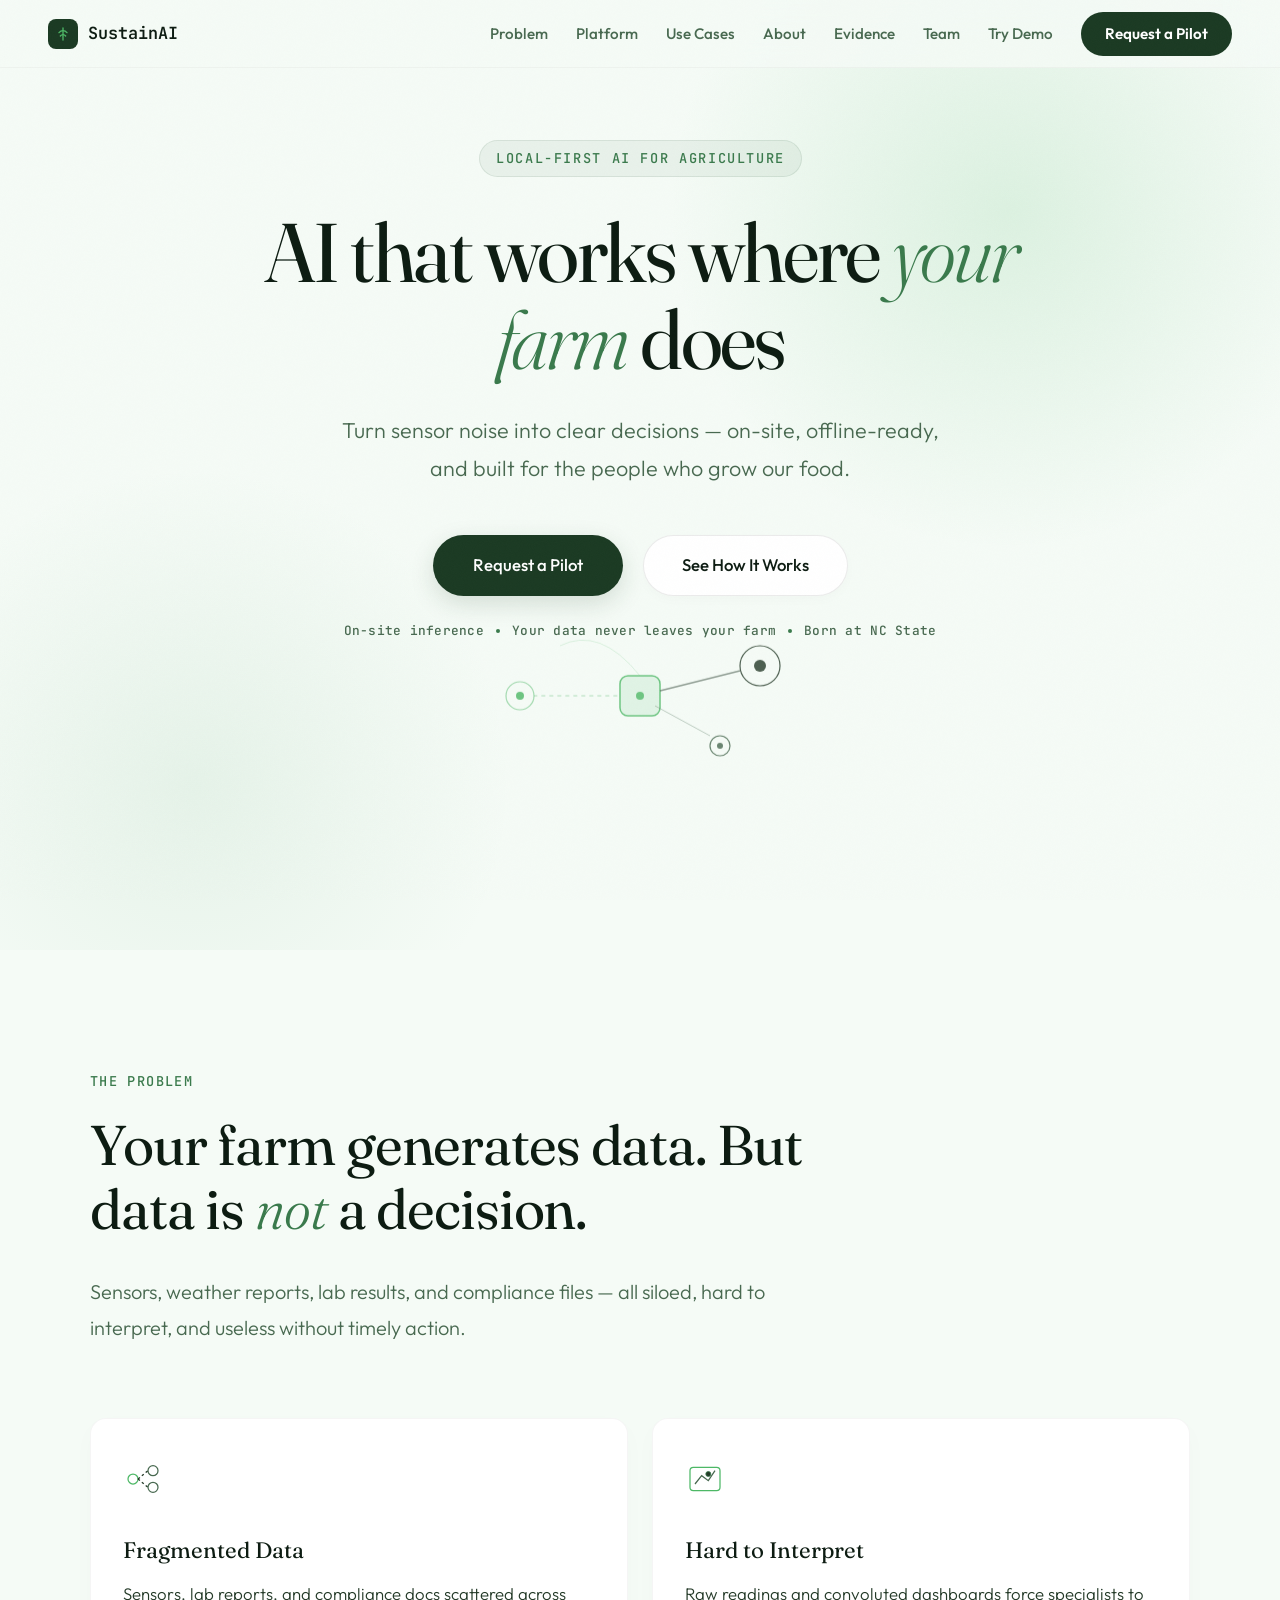
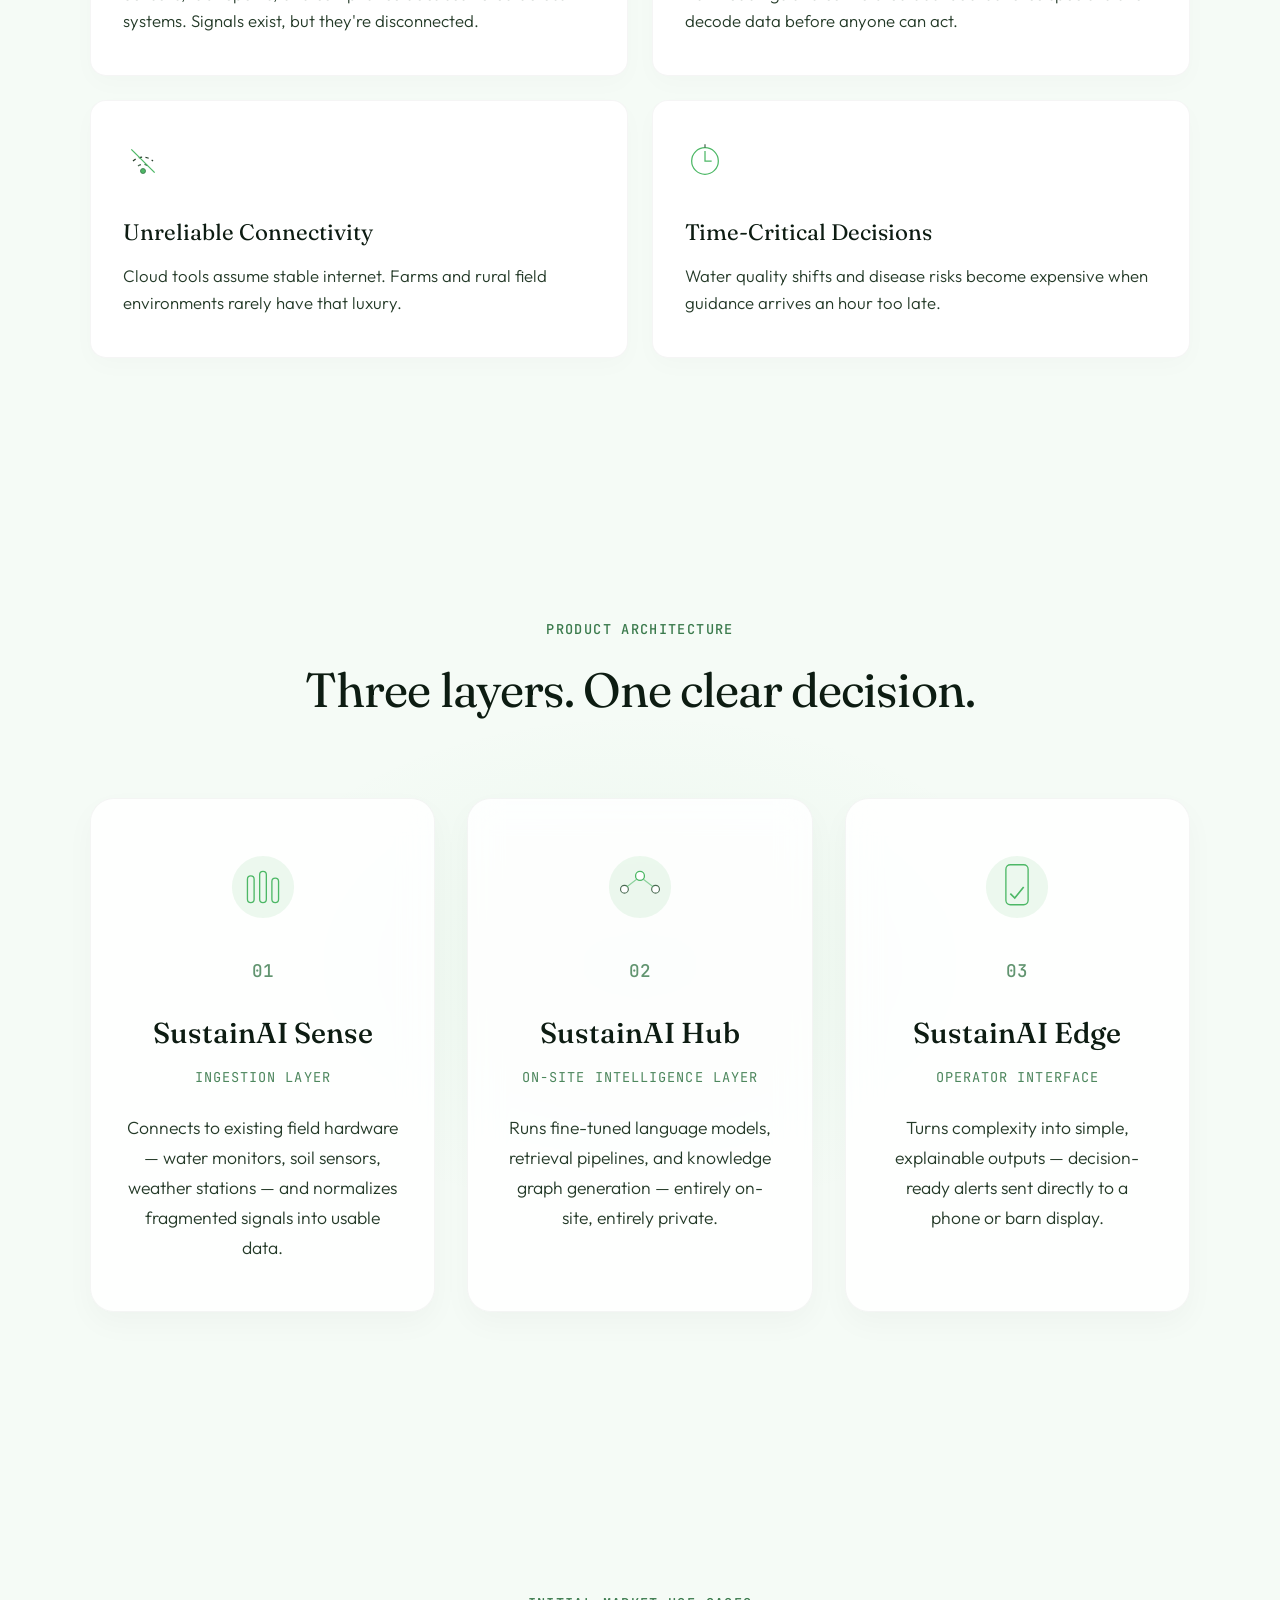
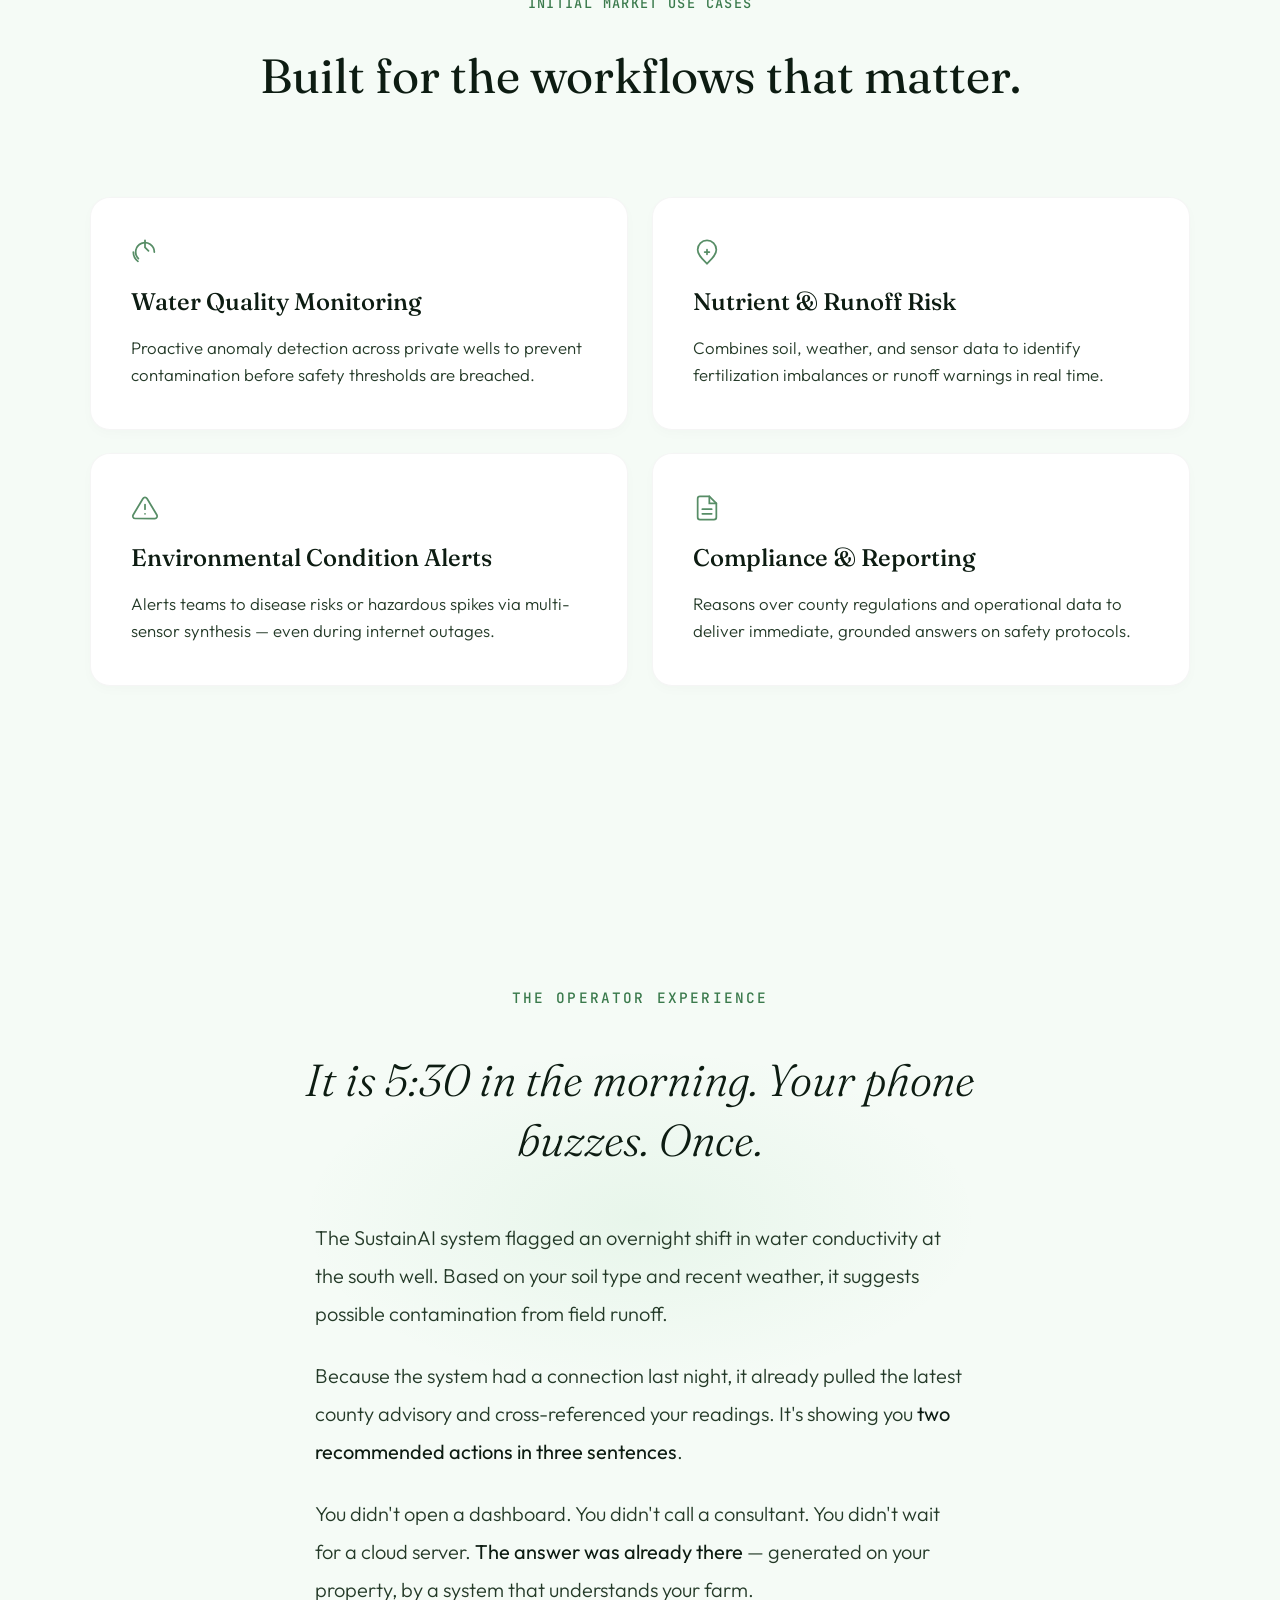
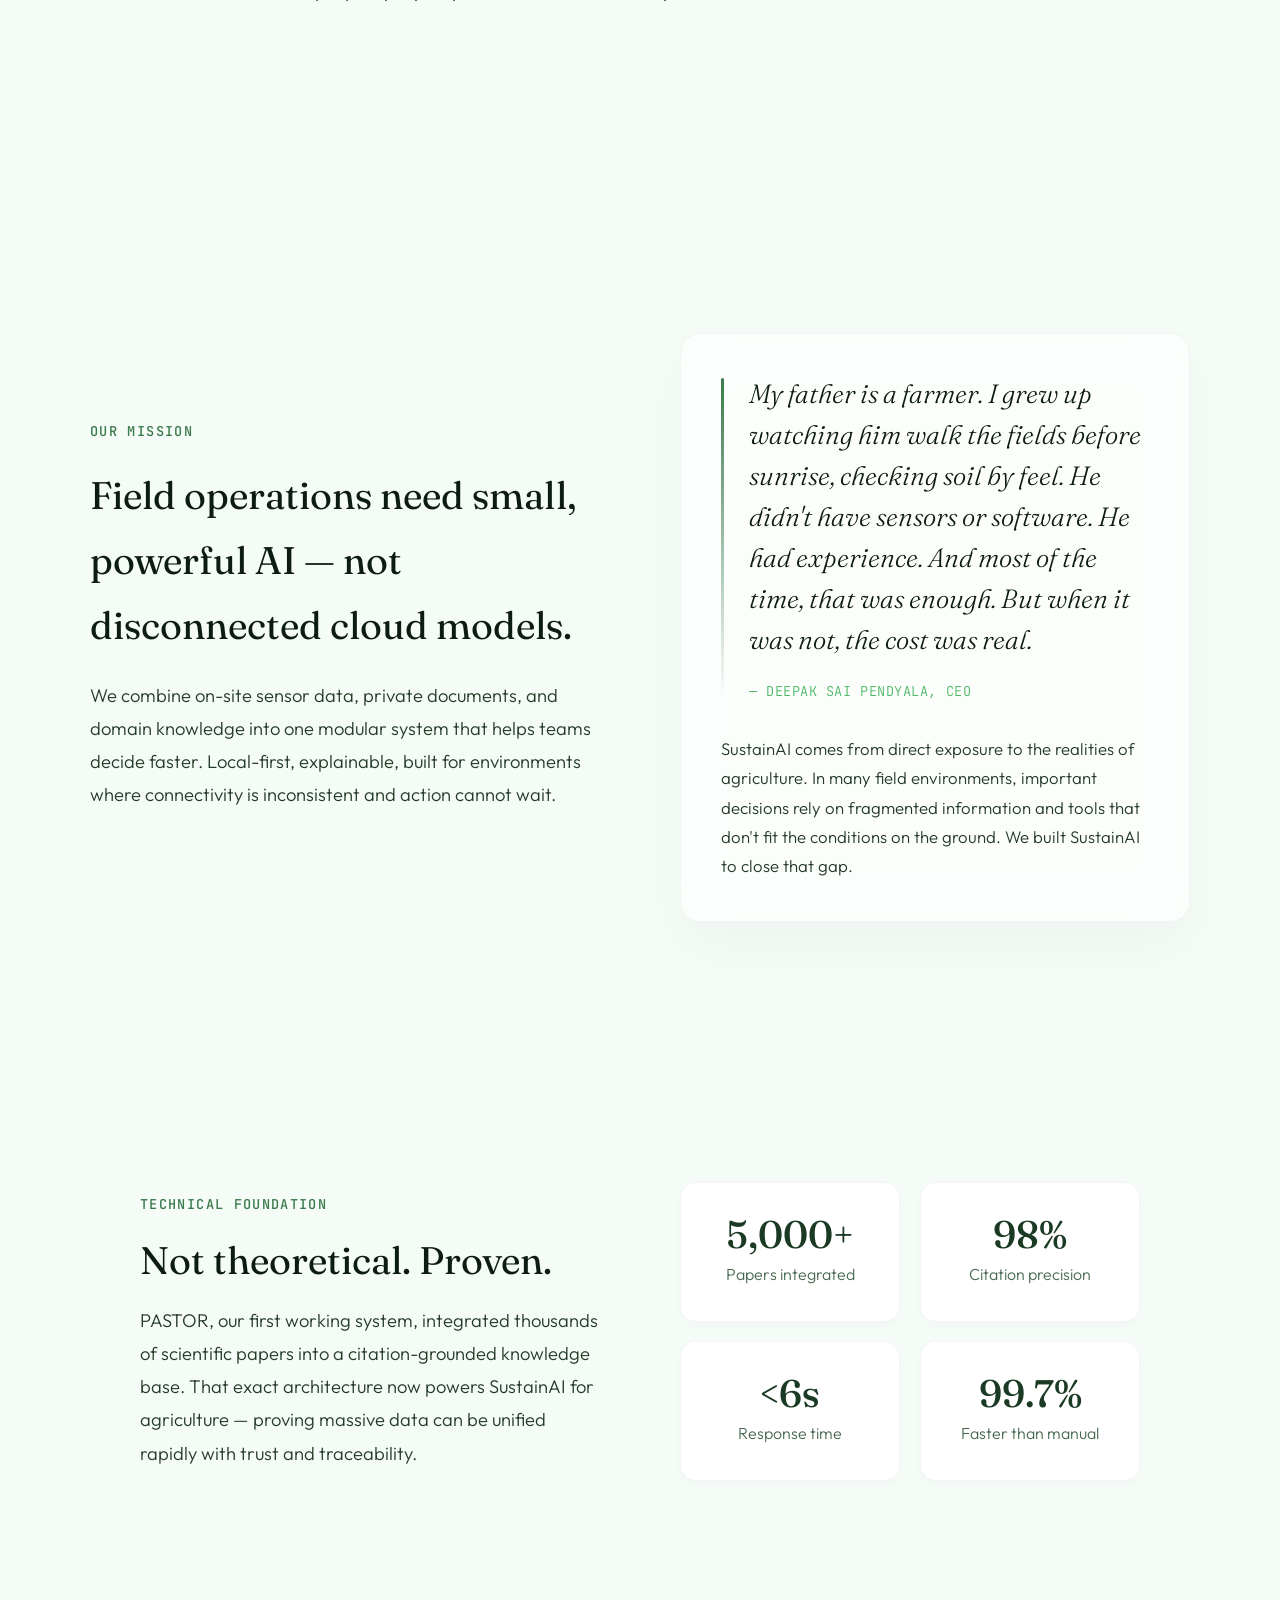
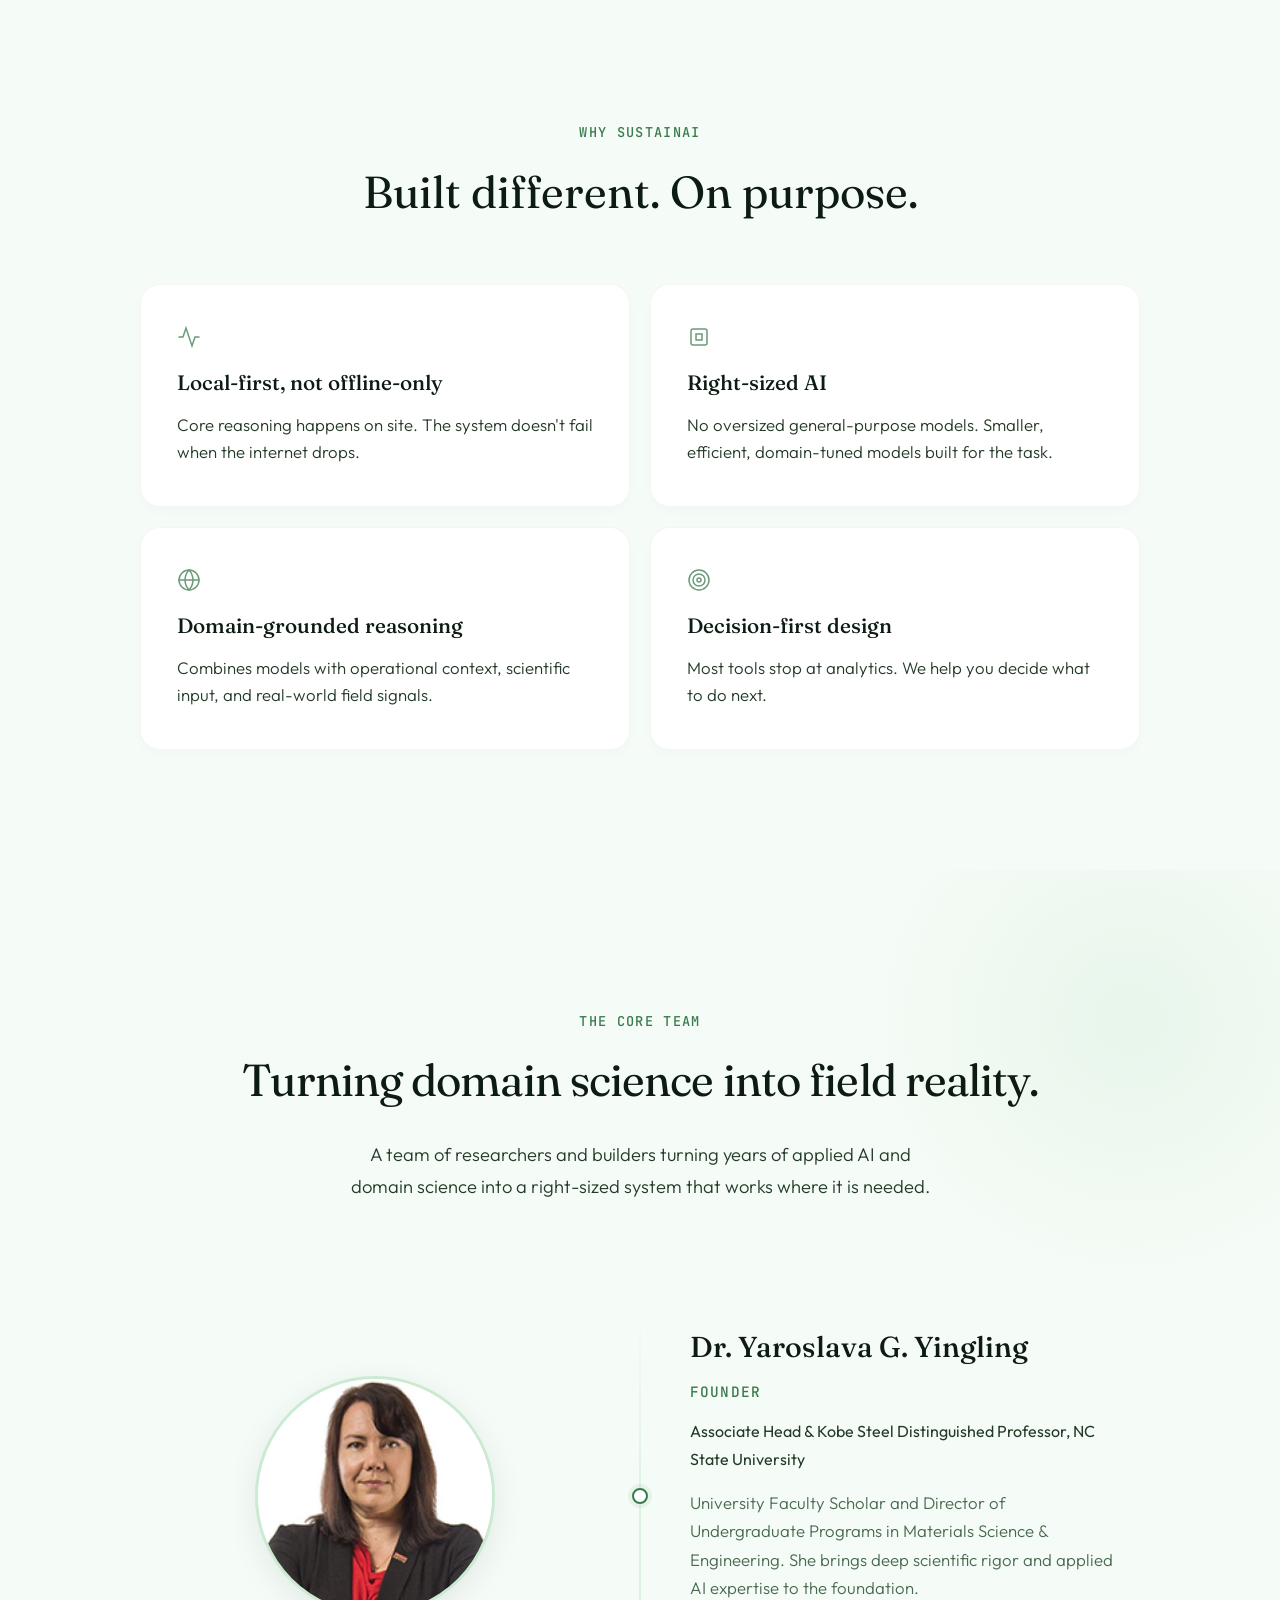
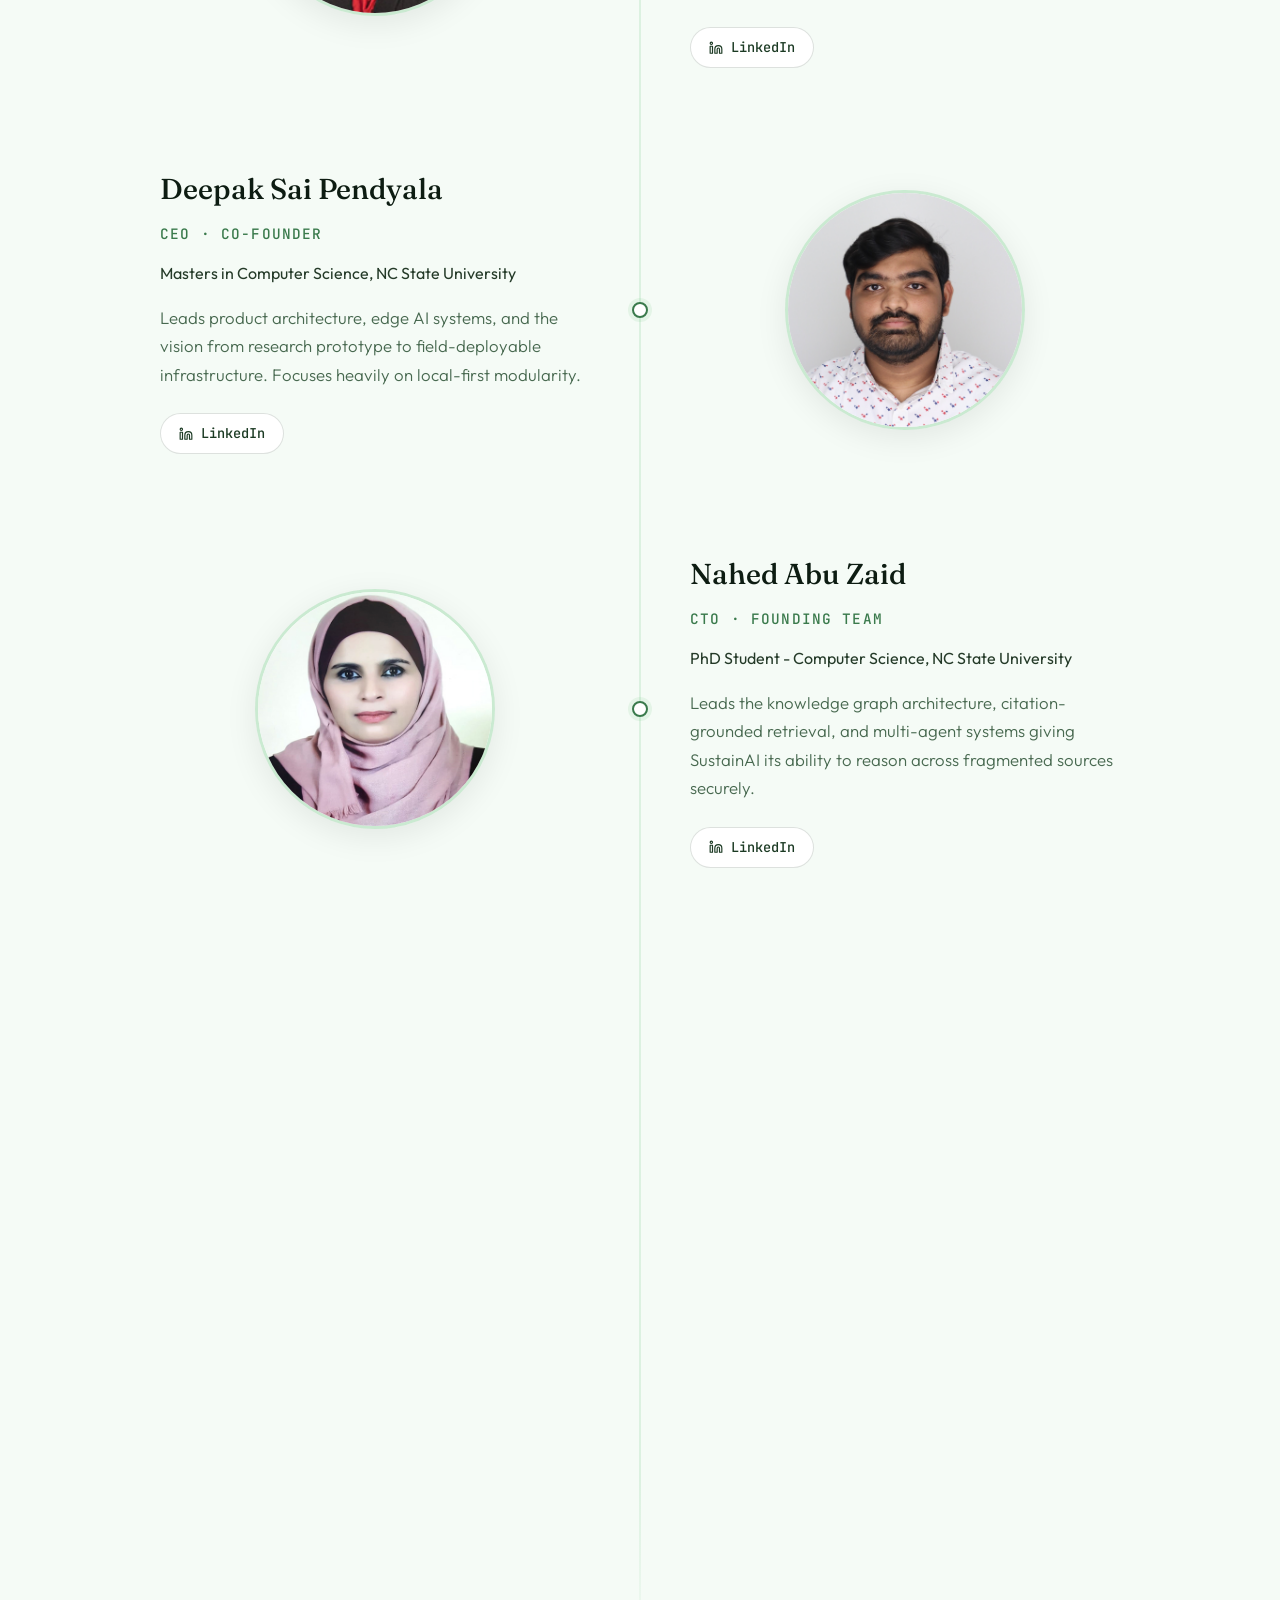
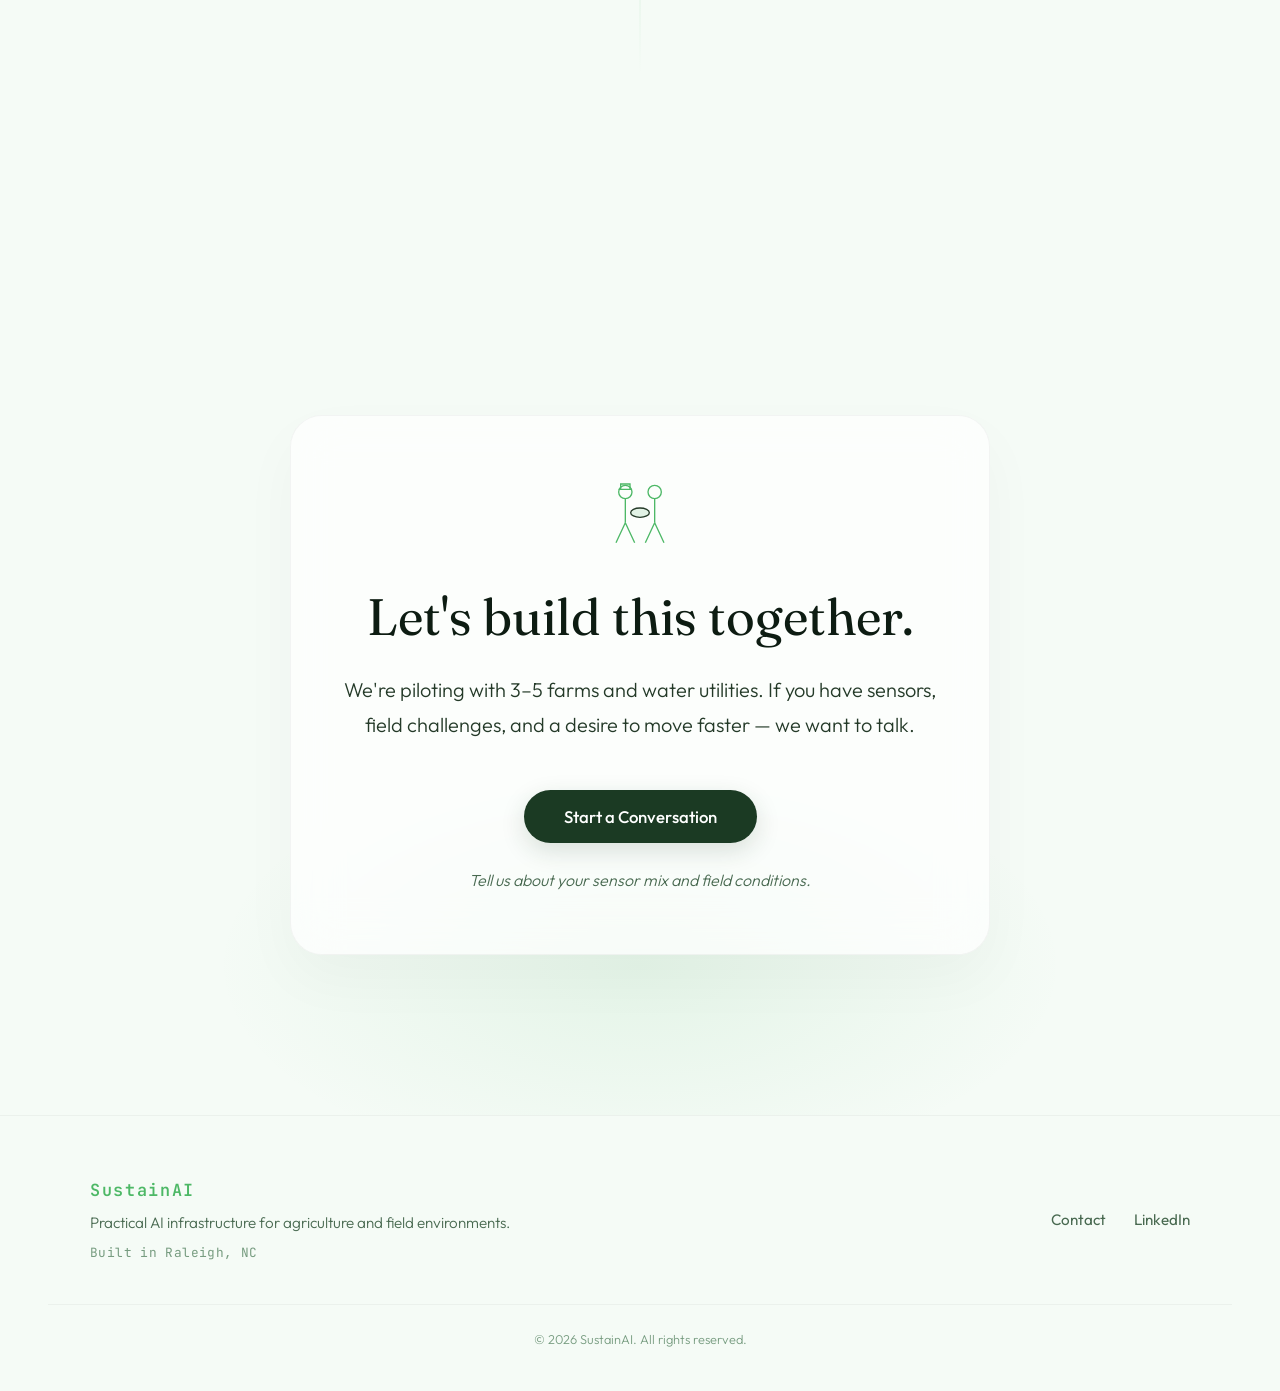
==== commit 1a138823: "V3" ====
--- a/index.html
+++ b/index.html
@@ -37,29 +37,39 @@
         <button class="hb" id="menuBtn" aria-label="Open menu" aria-expanded="false">
             <span></span><span></span><span></span>
         </button>
-        <div class="nr" id="navMenu">
-            <a href="#prob" class="nk">Problem</a>
-            <a href="#sol" class="nk">Platform</a>
-            <a href="#usecases" class="nk">Use Cases</a>
-            <a href="#about" class="nk">About</a>
-            <a href="#prfs" class="nk">Evidence</a>
-            <a href="#team" class="nk">Team</a>
-            <a href="#cta" class="nc">Request a Pilot</a>
-        </div>
     </nav>
+
+    <!-- Mobile nav overlay — OUTSIDE <nav> to escape backdrop-filter stacking context -->
+    <div class="nr" id="navMenu">
+        <a href="#prob" class="nk">Problem</a>
+        <a href="#sol" class="nk">Platform</a>
+        <a href="#usecases" class="nk">Use Cases</a>
+        <a href="#about" class="nk">About</a>
+        <a href="#prfs" class="nk">Evidence</a>
+        <a href="#team" class="nk">Team</a>
+        <a href="#" class="nk demo-nav-link" id="demoNavBtn">Try Demo</a>
+        <a href="#cta" class="nc">Request a Pilot</a>
+    </div>
+
 
     <section class="hero" id="main">
         <div class="hc">
-            <div class="ht sr d1">Building Private, On-Site & Sustainable AI</div>
+            <div class="ht sr d1">Local-First AI for Agriculture</div>
             <h1 class="sr d2">AI that works where <em>your farm</em> does</h1>
-            <p class="hs sr d3">SustainAI is a local-first AI systems company building practical intelligence for
-                agriculture and field environments. We turn fragmented data into clear, grounded action.</p>
+            <p class="hs sr d3">Turn sensor noise into clear decisions — on-site, offline-ready, and built for the people who grow our food.</p>
             <div class="hc-actions sr d4">
                 <a href="#cta" class="btn-primary">Request a Pilot</a>
-                <a href="#sol" class="btn-secondary">Explore the Platform</a>
+                <a href="#sol" class="btn-secondary">See How It Works</a>
+            </div>
+            <div class="hero-proof sr d5">
+                <span>On-site inference</span>
+                <span class="proof-dot"></span>
+                <span>Your data never leaves your farm</span>
+                <span class="proof-dot"></span>
+                <span>Born at NC State</span>
             </div>
             <svg class="sr d5 parallax" data-speed="0.08" width="400" height="180" viewBox="0 0 400 180" fill="none"
-                style="display:block;margin:60px auto 0;opacity:0.8">
+                style="display:block;margin:48px auto 0;opacity:0.8">
                 <!-- Data Nodes -->
                 <circle cx="80" cy="90" r="14" fill="none" stroke="var(--lg)" stroke-width="1.2" opacity="0.6" />
                 <circle cx="80" cy="90" r="4" fill="var(--lg)" />
@@ -85,68 +95,52 @@
         </div>
     </section>
 
-    <!-- The Problem Framework -->
+    <!-- The Problem -->
     <section class="prob" id="prob">
         <div class="pc">
-            <div class="plbl sr">The Core Problem</div>
-            <h2 class="sr d1">Farms generate extreme signals, but data is <em>not the same</em> as a decision.</h2>
-            <p class="pb sr d2">Agricultural and field operations generate significant data spanning sensors, weather
-                reports, lab inputs, and compliance files. But that data does not automatically support a timely
-                decision.</p>
+            <div class="plbl sr">The Problem</div>
+            <h2 class="sr d1">Your farm generates data. But data is <em>not</em> a decision.</h2>
+            <p class="pb sr d2">Sensors, weather reports, lab results, and compliance files — all siloed, hard to interpret, and useless without timely action.</p>
 
             <div class="pcs">
-                <!-- Prob 1: Fragmented -->
                 <div class="pcd glass-panel sr d1">
                     <svg width="40" height="40" viewBox="0 0 48 48" fill="none">
                         <circle cx="12" cy="24" r="6" stroke="var(--lg)" stroke-width="1.5" />
                         <circle cx="36" cy="14" r="6" stroke="var(--im)" stroke-width="1.5" />
                         <circle cx="36" cy="34" r="6" stroke="var(--im)" stroke-width="1.5" />
-                        <line x1="18" y1="24" x2="30" y2="14" stroke="var(--is)" stroke-width="1.5"
-                            stroke-dasharray="3" />
-                        <line x1="18" y1="24" x2="30" y2="34" stroke="var(--is)" stroke-width="1.5"
-                            stroke-dasharray="3" />
-                    </svg>
-                    <h3>Data is Fragmented</h3>
-                    <p>Sensors, lab reports, compliance docs, and environment readings rarely exist in one usable flow.
-                        You have the signals, but they're disconnected.</p>
-                </div>
-                <!-- Prob 2: Difficult to interpret -->
+                        <line x1="18" y1="24" x2="30" y2="14" stroke="var(--is)" stroke-width="1.5" stroke-dasharray="3" />
+                        <line x1="18" y1="24" x2="30" y2="34" stroke="var(--is)" stroke-width="1.5" stroke-dasharray="3" />
+                    </svg>
+                    <h3>Fragmented Data</h3>
+                    <p>Sensors, lab reports, and compliance docs scattered across systems. Signals exist, but they're disconnected.</p>
+                </div>
                 <div class="pcd glass-panel sr d2">
                     <svg width="40" height="40" viewBox="0 0 48 48" fill="none">
                         <rect x="6" y="10" width="36" height="28" rx="4" stroke="var(--lg)" stroke-width="1.5" />
                         <path d="M12 30 L 20 20 L 28 26 L 36 14" stroke="var(--im)" stroke-width="1.5" fill="none" />
                         <circle cx="28" cy="18" r="3" fill="var(--is)" />
-                        <path d="M26 14 L 30 14" stroke="var(--is)" stroke-width="1.5" />
-                    </svg>
-                    <h3>Difficult to Interpret</h3>
-                    <p>Raw readings, noisy inputs, and convoluted dashboards force specialists to decode logs before
-                        anyone knows what action to take.</p>
-                </div>
-                <!-- Prob 3: Connectivity -->
+                    </svg>
+                    <h3>Hard to Interpret</h3>
+                    <p>Raw readings and convoluted dashboards force specialists to decode data before anyone can act.</p>
+                </div>
                 <div class="pcd glass-panel sr d3">
                     <svg width="40" height="40" viewBox="0 0 48 48" fill="none">
-                        <path d="M12 24 A 18 18 0 0 1 36 24" stroke="var(--is)" stroke-width="1.5"
-                            stroke-dasharray="4" />
-                        <path d="M18 30 A 10 10 0 0 1 30 30" stroke="var(--im)" stroke-width="1.5"
-                            stroke-dasharray="4" />
+                        <path d="M12 24 A 18 18 0 0 1 36 24" stroke="var(--is)" stroke-width="1.5" stroke-dasharray="4" />
+                        <path d="M18 30 A 10 10 0 0 1 30 30" stroke="var(--im)" stroke-width="1.5" stroke-dasharray="4" />
                         <circle cx="24" cy="36" r="3" fill="var(--lg)" />
                         <line x1="10" y1="10" x2="38" y2="38" stroke="var(--lg)" stroke-width="1.5" />
                     </svg>
-                    <h3>Inconsistent Connectivity</h3>
-                    <p>Many standard cloud tools assume stable internet access. Farms and rural field environments
-                        rarely have that luxury.</p>
-                </div>
-                <!-- Prob 4: Time Sensitive -->
+                    <h3>Unreliable Connectivity</h3>
+                    <p>Cloud tools assume stable internet. Farms and rural field environments rarely have that luxury.</p>
+                </div>
                 <div class="pcd glass-panel sr d4">
                     <svg width="40" height="40" viewBox="0 0 48 48" fill="none">
                         <circle cx="24" cy="24" r="16" stroke="var(--lg)" stroke-width="1.5" />
                         <polyline points="24,12 24,24 32,24" stroke="var(--lg)" stroke-width="1.5" fill="none" />
                         <line x1="24" y1="4" x2="24" y2="8" stroke="var(--im)" stroke-width="1.5" />
-                        <line x1="40" y1="24" x2="44" y2="24" stroke="var(--im)" stroke-width="1.5" />
-                    </svg>
-                    <h3>Time-Sensitive Decisions</h3>
-                    <p>Water quality shifts and disease risks quickly become expensive if the proper guidance arrives an
-                        hour too late.</p>
+                    </svg>
+                    <h3>Time-Critical Decisions</h3>
+                    <p>Water quality shifts and disease risks become expensive when guidance arrives an hour too late.</p>
                 </div>
             </div>
         </div>
@@ -157,7 +151,7 @@
         <div class="solc">
             <div class="solh">
                 <div class="plbl sr">Product Architecture</div>
-                <h2 class="sr d1">Three layers. One clear outcome.</h2>
+                <h2 class="sr d1">Three layers. One clear decision.</h2>
             </div>
             <div class="sst">
                 <div class="ss glass-panel sr-scale d1">
@@ -173,8 +167,7 @@
                     <div class="ssn">01</div>
                     <h3>SustainAI Sense</h3>
                     <div class="sss">Ingestion Layer</div>
-                    <p>Connects directly to existing field hardware—water monitors, soil sensors, weather stations, and
-                        farm devices. It normalizes fragmented, real-world signals into usable data.</p>
+                    <p>Connects to existing field hardware — water monitors, soil sensors, weather stations — and normalizes fragmented signals into usable data.</p>
                 </div>
                 <div class="ss glass-panel sr-scale d2">
                     <svg width="80" height="80" viewBox="0 0 72 72" fill="none" style="margin-bottom:20px">
@@ -188,8 +181,7 @@
                     <div class="ssn">02</div>
                     <h3>SustainAI Hub</h3>
                     <div class="sss">On-site Intelligence Layer</div>
-                    <p>Runs the local reasoning stack: fine-tuned small language models, retrieval pipelines across
-                        private documents, and dynamic knowledge graph generation for compliance.</p>
+                    <p>Runs fine-tuned language models, retrieval pipelines, and knowledge graph generation — entirely on-site, entirely private.</p>
                 </div>
                 <div class="ss glass-panel sr-scale d3">
                     <svg width="80" height="80" viewBox="0 0 72 72" fill="none" style="margin-bottom:20px">
@@ -201,8 +193,7 @@
                     <div class="ssn">03</div>
                     <h3>SustainAI Edge</h3>
                     <div class="sss">Operator Interface</div>
-                    <p>Turns system complexity into simple outputs for operators. Generates explainable, decision-ready
-                        alerts and action items directly to a phone or barn display.</p>
+                    <p>Turns complexity into simple, explainable outputs — decision-ready alerts sent directly to a phone or barn display.</p>
                 </div>
             </div>
         </div>
@@ -217,24 +208,24 @@
             </div>
             <div class="uc-grid">
                 <div class="uc-card sr d1">
+                    <svg class="uc-icon" width="28" height="28" viewBox="0 0 24 24" fill="none" stroke="var(--gm)" stroke-width="1.5" stroke-linecap="round"><path d="M12 2v6l3 3"/><path d="M6.34 17.66A8 8 0 1 1 20 12"/><path d="M2 12a10 10 0 0 0 4 8"/></svg>
                     <h3>Water Quality Monitoring</h3>
-                    <p>Proactive anomaly detection across private wells and environmental water systems to prevent
-                        contamination before safety thresholds are breached.</p>
+                    <p>Proactive anomaly detection across private wells to prevent contamination before safety thresholds are breached.</p>
                 </div>
                 <div class="uc-card sr d2">
+                    <svg class="uc-icon" width="28" height="28" viewBox="0 0 24 24" fill="none" stroke="var(--gm)" stroke-width="1.5" stroke-linecap="round"><path d="M12 22c4-4 8-7.5 8-12a8 8 0 1 0-16 0c0 4.5 4 8 8 12z"/><path d="M12 10v4"/><path d="M10 12h4"/></svg>
                     <h3>Nutrient &amp; Runoff Risk</h3>
-                    <p>Combining soil conditions, weather advisories, and sensor records to identify fertilization
-                        imbalances or runoff warnings in real time.</p>
+                    <p>Combines soil, weather, and sensor data to identify fertilization imbalances or runoff warnings in real time.</p>
                 </div>
                 <div class="uc-card sr d3">
-                    <h3>Environmental Condition Warning</h3>
-                    <p>Alerting teams to disease risk factors or hazardous environmental spikes driven by multi-sensor
-                        synthesis, even during internet outages.</p>
+                    <svg class="uc-icon" width="28" height="28" viewBox="0 0 24 24" fill="none" stroke="var(--gm)" stroke-width="1.5" stroke-linecap="round"><path d="M10.29 3.86L1.82 18a2 2 0 0 0 1.71 3h16.94a2 2 0 0 0 1.71-3L13.71 3.86a2 2 0 0 0-3.42 0z"/><line x1="12" y1="9" x2="12" y2="13"/><line x1="12" y1="17" x2="12.01" y2="17"/></svg>
+                    <h3>Environmental Condition Alerts</h3>
+                    <p>Alerts teams to disease risks or hazardous spikes via multi-sensor synthesis — even during internet outages.</p>
                 </div>
                 <div class="uc-card sr d4">
+                    <svg class="uc-icon" width="28" height="28" viewBox="0 0 24 24" fill="none" stroke="var(--gm)" stroke-width="1.5" stroke-linecap="round"><path d="M14 2H6a2 2 0 0 0-2 2v16a2 2 0 0 0 2 2h12a2 2 0 0 0 2-2V8z"/><polyline points="14 2 14 8 20 8"/><line x1="16" y1="13" x2="8" y2="13"/><line x1="16" y1="17" x2="8" y2="17"/></svg>
                     <h3>Compliance &amp; Reporting</h3>
-                    <p>Reasoning over county regulations and private operational data to offer immediate, grounded
-                        answers on compliance tasks and field safety protocols.</p>
+                    <p>Reasons over county regulations and operational data to deliver immediate, grounded answers on safety protocols.</p>
                 </div>
             </div>
         </div>
@@ -244,16 +235,11 @@
     <section class="env">
         <div class="ec">
             <div class="et sr">The Operator Experience</div>
-            <h2 class="sr d1">It is 5:30 in the morning. Your phone buzzes once.</h2>
+            <h2 class="sr d1">It is 5:30 in the morning. Your phone buzzes. Once.</h2>
             <div class="en sr d3">
-                <p>The SustainAI system flagged an overnight shift in water conductivity at the south well. The reading
-                    crossed a threshold that, based on your soil type and recent weather, suggests possible
-                    contamination from field runoff.</p>
-                <p>Because the system had a connection last night, it already pulled the latest county water advisory
-                    and cross-referenced your readings against it. It is showing you <strong>two recommended actions in
-                        three sentences</strong>.</p>
-                <p>You did not open a dashboard. You did not call a consultant. You did not wait for a cloud server. The
-                    answer was already there, generated on your property, by a system that understands your farm.</p>
+                <p>The SustainAI system flagged an overnight shift in water conductivity at the south well. Based on your soil type and recent weather, it suggests possible contamination from field runoff.</p>
+                <p>Because the system had a connection last night, it already pulled the latest county advisory and cross-referenced your readings. It's showing you <strong>two recommended actions in three sentences</strong>.</p>
+                <p>You didn't open a dashboard. You didn't call a consultant. You didn't wait for a cloud server. <strong>The answer was already there</strong> — generated on your property, by a system that understands your farm.</p>
             </div>
         </div>
     </section>
@@ -265,16 +251,13 @@
                 <div class="plbl sr-left">Our Mission</div>
                 <h2 class="sr-left d1"
                     style="font-family:var(--fd);font-size:clamp(1.8rem,3vw,2.4rem);font-weight:400;color:var(--ik);margin-bottom:20px;">
-                    We believe field operations need practical AI, not disconnected cloud giants.</h2>
-                <p class="about-p sr-left d2">SustainAI is building the intelligence layer for agriculture and field
-                    operations. We combine on-site sensor data, private documents, domain knowledge, and optional web
-                    intelligence into one modular system that helps teams make faster, clearer, and more trustworthy
-                    decisions. Our approach is local-first, explainable, and built for environments where connectivity
-                    is inconsistent and action cannot wait.</p>
+                    Field operations need small, powerful AI — not disconnected cloud models.</h2>
+                <p class="about-p sr-left d2">We combine on-site sensor data, private documents, and domain knowledge into one modular system that helps teams decide faster. Local-first, explainable, built for environments where connectivity is inconsistent and action cannot wait.</p>
             </div>
             <div class="about-quote sr-right d1 glass-panel" style="padding: 40px; border-radius: 20px;">
                 <div class="about-q">My father is a farmer. I grew up watching him walk the fields before sunrise,
-                    checking soil by feel. He didn't have sensors or software. He had experience... <span
+                    checking soil by feel. He didn't have sensors or software. He had experience. And most of the time,
+                    that was enough. But when it was not, the cost was real. <span
                         style="display:block;margin-top:20px;font-size:0.85rem;color:var(--lg);font-family:var(--fm);text-transform:uppercase;font-style:normal;letter-spacing:0.04em;">—
                         Deepak Sai Pendyala, CEO</span></div>
                 <p style="font-size:1.05rem;font-weight:300;color:var(--is);line-height:1.75;margin-top:20px;">SustainAI
@@ -286,23 +269,20 @@
     </section>
 
     <!-- Proof (PASTOR) -->
-    <section class="prf" id="prf">
+    <section class="prf" id="prfs">
         <div class="prfc">
             <div>
                 <div class="prfl sr">Technical Foundation</div>
-                <h2 class="sr">The architecture is not theoretical. It is proven.</h2>
-                <p class="prfb sr d1">PASTOR, our first working system, was built for phosphorus sustainability
-                    research. It integrated thousands of scientific papers into a connected knowledge base with
-                    citation-grounded AI assistants. That exact core architecture now powers SustainAI for agriculture,
-                    proving massive data can be unified rapidly with uncompromising trust and traceability.</p>
+                <h2 class="sr">Not theoretical. Proven.</h2>
+                <p class="prfb sr d1">PASTOR, our first working system, integrated thousands of scientific papers into a citation-grounded knowledge base. That exact architecture now powers SustainAI for agriculture — proving massive data can be unified rapidly with trust and traceability.</p>
             </div>
             <div class="prfsg">
                 <div class="prfs sr d1">
-                    <div class="prfsn">5,000+</div>
+                    <div class="prfsn" data-count="5000">5,000+</div>
                     <div class="prfsl">Papers integrated</div>
                 </div>
                 <div class="prfs sr d2">
-                    <div class="prfsn">98%</div>
+                    <div class="prfsn" data-count="98">98%</div>
                     <div class="prfsl">Citation precision</div>
                 </div>
                 <div class="prfs sr d3">
@@ -310,8 +290,8 @@
                     <div class="prfsl">Response time</div>
                 </div>
                 <div class="prfs sr d4">
-                    <div class="prfsn">99.7%</div>
-                    <div class="prfsl">Time reduction vs. manual</div>
+                    <div class="prfsn" data-count="99.7">99.7%</div>
+                    <div class="prfsl">Faster than manual</div>
                 </div>
             </div>
         </div>
@@ -322,25 +302,28 @@
         <div class="difc">
             <div class="difh">
                 <div class="plbl sr">Why SustainAI</div>
-                <h2 class="sr d1">Built different, on purpose.</h2>
+                <h2 class="sr d1">Built different. On purpose.</h2>
             </div>
             <div class="difg">
                 <div class="di sr d1">
+                    <svg class="di-icon" width="24" height="24" viewBox="0 0 24 24" fill="none" stroke="var(--gm)" stroke-width="1.5" stroke-linecap="round"><path d="M2 12h4l3-9 6 18 3-9h4"/></svg>
                     <h3>Local-first, not offline-only</h3>
-                    <p>Core reasoning happens on site. The system doesn't fail just because the internet drops.</p>
+                    <p>Core reasoning happens on site. The system doesn't fail when the internet drops.</p>
                 </div>
                 <div class="di sr d2">
+                    <svg class="di-icon" width="24" height="24" viewBox="0 0 24 24" fill="none" stroke="var(--gm)" stroke-width="1.5" stroke-linecap="round"><rect x="4" y="4" width="16" height="16" rx="2"/><path d="M9 9h6v6H9z"/></svg>
                     <h3>Right-sized AI</h3>
-                    <p>No oversized general-purpose models for narrow tasks. Smaller, efficient, domain-tuned models.
-                    </p>
+                    <p>No oversized general-purpose models. Smaller, efficient, domain-tuned models built for the task.</p>
                 </div>
                 <div class="di sr d3">
+                    <svg class="di-icon" width="24" height="24" viewBox="0 0 24 24" fill="none" stroke="var(--gm)" stroke-width="1.5" stroke-linecap="round"><circle cx="12" cy="12" r="10"/><path d="M2 12h20"/><path d="M12 2a15.3 15.3 0 0 1 4 10 15.3 15.3 0 0 1-4 10 15.3 15.3 0 0 1-4-10 15.3 15.3 0 0 1 4-10z"/></svg>
                     <h3>Domain-grounded reasoning</h3>
                     <p>Combines models with operational context, scientific input, and real-world field signals.</p>
                 </div>
                 <div class="di sr d4">
+                    <svg class="di-icon" width="24" height="24" viewBox="0 0 24 24" fill="none" stroke="var(--gm)" stroke-width="1.5" stroke-linecap="round"><circle cx="12" cy="12" r="10"/><circle cx="12" cy="12" r="6"/><circle cx="12" cy="12" r="2"/></svg>
                     <h3>Decision-first design</h3>
-                    <p>Most tools stop at analytics. We go one step further and help you decide what to do next.</p>
+                    <p>Most tools stop at analytics. We help you decide what to do next.</p>
                 </div>
             </div>
         </div>
@@ -358,13 +341,7 @@
             <div class="ts">
                 <div class="tm sr">
                     <div class="tp">
-                        <!-- Abstract placeholder avatar to replace default photo mapping -->
-                        <svg width="180" height="180" viewBox="0 0 180 180" fill="none">
-                            <circle cx="90" cy="90" r="80" fill="rgba(77,184,102,0.05)" stroke="var(--lg)"
-                                stroke-width="1" stroke-dasharray="4 4" />
-                            <circle cx="90" cy="90" r="40" fill="rgba(77,184,102,0.1)" />
-                            <circle cx="90" cy="90" r="8" fill="var(--lg)" />
-                        </svg>
+                        <img src="/images/yingling.jpg" alt="Dr. Yaroslava G. Yingling" class="team-photo">
                     </div>
                     <div class="tinfo">
                         <div class="tn">Dr. Yaroslava G. Yingling</div>
@@ -374,7 +351,8 @@
                         <p class="tbio">University Faculty Scholar and Director of Undergraduate Programs in Materials
                             Science &amp; Engineering. She brings deep scientific rigor and applied AI
                             expertise to the foundation.</p>
-                        <a href="#" class="tli"><svg viewBox="0 0 24 24" stroke-linecap="round" stroke-linejoin="round">
+                        <a href="https://www.linkedin.com/in/yaroslava-yingling/" class="tli" target="_blank"
+                            rel="noopener"><svg viewBox="0 0 24 24" stroke-linecap="round" stroke-linejoin="round">
                                 <path d="M16 8a6 6 0 0 1 6 6v7h-4v-7a2 2 0 0 0-4 0v7h-4v-7a6 6 0 0 1 6-6z" />
                                 <rect x="2" y="9" width="4" height="12" />
                                 <circle cx="4" cy="4" r="2" />
@@ -384,13 +362,7 @@
 
                 <div class="tm sr">
                     <div class="tp">
-                        <!-- Headshot Placeholder 2 -->
-                        <svg width="180" height="180" viewBox="0 0 180 180" fill="none">
-                            <circle cx="90" cy="90" r="80" fill="rgba(77,184,102,0.05)" stroke="var(--lg)"
-                                stroke-width="1" stroke-dasharray="4 4" />
-                            <rect x="50" y="50" width="80" height="80" rx="40" fill="rgba(77,184,102,0.1)" />
-                            <circle cx="90" cy="90" r="8" fill="var(--lg)" />
-                        </svg>
+                        <img src="/images/Deepak.jpeg" alt="Deepak Sai Pendyala" class="team-photo">
                     </div>
                     <div class="tinfo">
                         <div class="tn">Deepak Sai Pendyala</div>
@@ -409,12 +381,7 @@
 
                 <div class="tm sr">
                     <div class="tp">
-                        <svg width="180" height="180" viewBox="0 0 180 180" fill="none">
-                            <circle cx="90" cy="90" r="80" fill="rgba(77,184,102,0.05)" stroke="var(--lg)"
-                                stroke-width="1" stroke-dasharray="4 4" />
-                            <polygon points="90,40 130,120 50,120" fill="rgba(77,184,102,0.1)" />
-                            <circle cx="90" cy="90" r="8" fill="var(--lg)" />
-                        </svg>
+                        <img src="/images/nahed.jpg" alt="Nahed Abu Zaid" class="team-photo">
                     </div>
                     <div class="tinfo">
                         <div class="tn">Nahed Abu Zaid</div>
@@ -423,7 +390,8 @@
                         <p class="tbio">Leads the knowledge graph architecture, citation-grounded retrieval, and
                             multi-agent systems giving SustainAI its ability to reason across fragmented sources
                             securely.</p>
-                        <a href="#" class="tli"><svg viewBox="0 0 24 24" stroke-linecap="round" stroke-linejoin="round">
+                        <a href="https://www.linkedin.com/in/nahedabuzaidcsc/" class="tli" target="_blank"
+                            rel="noopener"><svg viewBox="0 0 24 24" stroke-linecap="round" stroke-linejoin="round">
                                 <path d="M16 8a6 6 0 0 1 6 6v7h-4v-7a2 2 0 0 0-4 0v7h-4v-7a6 6 0 0 1 6-6z" />
                                 <rect x="2" y="9" width="4" height="12" />
                                 <circle cx="4" cy="4" r="2" />
@@ -433,12 +401,7 @@
 
                 <div class="tm sr">
                     <div class="tp">
-                        <svg width="180" height="180" viewBox="0 0 180 180" fill="none">
-                            <circle cx="90" cy="90" r="80" fill="rgba(77,184,102,0.05)" stroke="var(--lg)"
-                                stroke-width="1" stroke-dasharray="4 4" />
-                            <rect x="50" y="70" width="80" height="40" rx="10" fill="rgba(77,184,102,0.1)" />
-                            <circle cx="90" cy="90" r="8" fill="var(--lg)" />
-                        </svg>
+                        <img src="/images/alexey.jpg" alt="Dr. Alexey Gulyuk" class="team-photo">
                     </div>
                     <div class="tinfo">
                         <div class="tn">Dr. Alexey Gulyuk</div>
@@ -446,7 +409,8 @@
                         <div class="td">Ph.D. Materials Science &amp; Engineering</div>
                         <p class="tbio">Faculty at NC State bringing deep materials science expertise to ground
                             SustainAI's sensor and hardware integration in validated physical science methodologies.</p>
-                        <a href="#" class="tli"><svg viewBox="0 0 24 24" stroke-linecap="round" stroke-linejoin="round">
+                        <a href="https://www.linkedin.com/in/alexey-gulyuk/" class="tli" target="_blank"
+                            rel="noopener"><svg viewBox="0 0 24 24" stroke-linecap="round" stroke-linejoin="round">
                                 <path d="M16 8a6 6 0 0 1 6 6v7h-4v-7a2 2 0 0 0-4 0v7h-4v-7a6 6 0 0 1 6-6z" />
                                 <rect x="2" y="9" width="4" height="12" />
                                 <circle cx="4" cy="4" r="2" />
@@ -456,20 +420,16 @@
 
                 <div class="tm sr">
                     <div class="tp">
-                        <svg width="180" height="180" viewBox="0 0 180 180" fill="none">
-                            <circle cx="90" cy="90" r="80" fill="rgba(77,184,102,0.05)" stroke="var(--lg)"
-                                stroke-width="1" stroke-dasharray="4 4" />
-                            <ellipse cx="90" cy="90" rx="60" ry="20" fill="rgba(77,184,102,0.1)" />
-                            <circle cx="90" cy="90" r="8" fill="var(--lg)" />
-                        </svg>
+                        <img src="/images/ramesh.webp" alt="Dr. Ramesh Lakshmi Ratan" class="team-photo">
                     </div>
                     <div class="tinfo">
                         <div class="tn">Dr. Ramesh Lakshmi Ratan</div>
-                        <div class="tr">Board Member · Founding Team</div>
+                        <div class="tr">Board Advisor · Founding Team</div>
                         <div class="td">Board Director · Retired PE CEO</div>
                         <p class="tbio">Decades of leadership in digital and quantitative technology, bringing immense
                             commercialization strategy and scaling expertise to the architectural foundation.</p>
-                        <a href="#" class="tli"><svg viewBox="0 0 24 24" stroke-linecap="round" stroke-linejoin="round">
+                        <a href="https://www.linkedin.com/in/rameshratan/" class="tli" target="_blank"
+                            rel="noopener"><svg viewBox="0 0 24 24" stroke-linecap="round" stroke-linejoin="round">
                                 <path d="M16 8a6 6 0 0 1 6 6v7h-4v-7a2 2 0 0 0-4 0v7h-4v-7a6 6 0 0 1 6-6z" />
                                 <rect x="2" y="9" width="4" height="12" />
                                 <circle cx="4" cy="4" r="2" />
@@ -491,17 +451,13 @@
                 <line x1="38" y1="34" x2="38" y2="70" stroke="var(--lg)" stroke-width="2" />
                 <circle cx="82" cy="24" r="10" fill="none" stroke="var(--lg)" stroke-width="2" />
                 <line x1="82" y1="34" x2="82" y2="70" stroke="var(--lg)" stroke-width="2" />
-                <path d="M38 70L24 100M38 70L52 100M82 70L68 100M82 70L96 100" fill="none" stroke="var(--lg)"
-                    stroke-width="2" />
-                <ellipse cx="60" cy="55" rx="14" ry="7" fill="rgba(77,184,102,0.15)" stroke="var(--is)"
-                    stroke-width="2" />
+                <path d="M38 70L24 100M38 70L52 100M82 70L68 100M82 70L96 100" fill="none" stroke="var(--lg)" stroke-width="2" />
+                <ellipse cx="60" cy="55" rx="14" ry="7" fill="rgba(77,184,102,0.15)" stroke="var(--is)" stroke-width="2" />
             </svg>
-            <h2 class="sr d1">Looking for farms that want to build this with us.</h2>
-            <p class="ctab sr d2">We are actively preparing to pilot with 3 to 5 farms and water utilities. We want
-                operational partners who can help test the system in real conditions, validate the workflows, and
-                measure whether it prevents losses and earns trust.</p>
-            <button class="btn-primary sr d3" id="ctaBtn" type="button">Apply for a Pilot</button>
-            <div class="cn sr d4">Let's discuss your sensor mix and field challenges.</div>
+            <h2 class="sr d1">Let's build this together.</h2>
+            <p class="ctab sr d2">We're piloting with 3–5 farms and water utilities. If you have sensors, field challenges, and a desire to move faster — we want to talk.</p>
+            <button class="btn-primary sr d3" id="ctaBtn" type="button">Start a Conversation</button>
+            <div class="cn sr d4">Tell us about your sensor mix and field conditions.</div>
         </div>
     </section>
 
@@ -510,11 +466,12 @@
         <div class="fi">
             <div>
                 <div class="fb" style="font-family: var(--fm); letter-spacing: 0.1em; color: var(--lg);">SustainAI</div>
-                <div class="fsu">Practical AI infrastructure for field and scientific environments.</div>
+                <div class="fsu">Practical AI infrastructure for agriculture and field environments.</div>
+                <div class="fgeo">Built in Raleigh, NC</div>
             </div>
             <div class="fl">
                 <a href="mailto:team@sustain-ai.net">Contact</a>
-                <a href="#">LinkedIn</a>
+                <a href="https://www.linkedin.com/company/sustainai/" target="_blank" rel="noopener">LinkedIn</a>
             </div>
         </div>
         <div class="fc" id="copyright"></div>
@@ -548,6 +505,40 @@
         </div>
     </div>
 
+    <!-- Demo Waitlist Modal -->
+    <div class="modal-overlay" id="demoModal">
+        <div class="modal" style="position:relative">
+            <button class="modal-close" id="demoModalClose" aria-label="Close form">
+                <svg width="24" height="24" viewBox="0 0 24 24" fill="none" stroke="currentColor" stroke-width="2" stroke-linecap="round"><path d="M18 6L6 18M6 6l12 12"/></svg>
+            </button>
+            <h3>Join the Demo Waitlist</h3>
+            <p class="modal-sub">Complete this form to access the interactive demo.</p>
+            <form id="demoForm" novalidate>
+                <div class="cf-group">
+                    <label for="df-name">Full Name <span style="color:#c83232">*</span></label>
+                    <input type="text" id="df-name" name="name" required minlength="2" maxlength="200" placeholder="e.g. John Carter" autocomplete="name">
+                    <div class="cf-error" id="df-name-err"></div>
+                </div>
+                <div class="cf-group">
+                    <label for="df-email">Email Address <span style="color:#c83232">*</span></label>
+                    <input type="email" id="df-email" name="email" required placeholder="john@example.com" autocomplete="email">
+                    <div class="cf-error" id="df-email-err"></div>
+                </div>
+                <div class="cf-group">
+                    <label for="df-org">Farm / Organization</label>
+                    <input type="text" id="df-org" name="organization" maxlength="300" placeholder="Carter Family Farm">
+                </div>
+                <div class="cf-group">
+                    <label for="df-msg">What are you looking to explore? <span style="color:#c83232">*</span></label>
+                    <textarea id="df-msg" name="message" required minlength="10" maxlength="5000" placeholder="e.g., I'd like to see how sensor anomaly detection works for water quality..."></textarea>
+                    <div class="cf-error" id="df-msg-err"></div>
+                </div>
+                <button type="submit" class="cf-submit" id="df-submit">Submit &amp; Access Demo</button>
+                <div class="cf-status" id="df-status"></div>
+            </form>
+        </div>
+    </div>
+
     <!-- Scroll Top -->
     <a href="#" class="stt" id="scrollTop" aria-label="Scroll to top">
         <svg width="24" height="24" viewBox="0 0 24 24" fill="none" stroke="currentColor" stroke-width="2"
--- a/css/styles.css
+++ b/css/styles.css
@@ -15,11 +15,13 @@
 .nl{font-family:var(--fm);font-size:1.05rem;font-weight:600;color:var(--ik);text-decoration:none;display:flex;align-items:center;gap:10px}
 .nm{width:30px;height:30px;background:var(--gd);border-radius:8px;display:flex;align-items:center;justify-content:center}
 .nm svg{width:16px;height:16px}
-.nr{display:flex;align-items:center;gap:28px}
+/* Desktop: .nr is fixed to match the nav bar (it lives outside <nav> to avoid stacking context issues) */
+.nr{position:fixed;top:0;right:48px;height:68px;display:flex;align-items:center;gap:28px;z-index:101}
 .nk{font-size:.95rem;font-weight:500;color:var(--im);text-decoration:none;transition:color .2s}
 .nk:hover{color:var(--ik)}
 .nc{font-family:var(--fb);font-size:.95rem;font-weight:600;padding:9px 24px;background:var(--gd);color:#fff;border:none;border-radius:100px;cursor:pointer;text-decoration:none;transition:all .3s}
 .nc:hover{background:var(--g);transform:translateY(-1px);box-shadow:0 4px 16px rgba(42,92,56,0.15)}
+
 
 /* === Scroll Reveal === */
 .sr{opacity:0;transform:translateY(60px) scale(0.97);filter:blur(4px);transition:opacity 1.2s cubic-bezier(0.16,1,0.3,1),transform 1.2s cubic-bezier(0.16,1,0.3,1),filter 1s cubic-bezier(0.16,1,0.3,1);will-change:opacity,transform,filter}
@@ -39,11 +41,16 @@
 .hero::before{content:'';position:absolute;top:-20%;right:-10%;width:800px;height:800px;background:radial-gradient(circle,rgba(77,184,102,0.15)0%,transparent 60%);pointer-events:none}
 .hero::after{content:'';position:absolute;bottom:-30%;left:-20%;width:900px;height:900px;background:radial-gradient(circle,rgba(93,168,114,0.1)0%,transparent 50%);pointer-events:none}
 .hc{text-align:center;max-width:880px;position:relative;z-index:1}
-.ht{font-family:var(--fm);font-size:.85rem;font-weight:500;color:var(--gm);letter-spacing:.12em;text-transform:uppercase;margin-bottom:32px;display:inline-block;padding:6px 16px;background:rgba(42,92,56,0.06);border:1px solid rgba(42,92,56,0.1);border-radius:100px}
+.ht{font-family:var(--fm);font-size:.85rem;font-weight:500;color:var(--gm);letter-spacing:.12em;text-transform:uppercase;margin-bottom:32px;display:inline-block;padding:6px 16px;background:rgba(42,92,56,0.06);border:1px solid rgba(42,92,56,0.1);border-radius:100px;animation:subtlePulse 3s ease-in-out infinite}
+@keyframes subtlePulse{0%,100%{box-shadow:0 0 0 0 rgba(77,184,102,0)}50%{box-shadow:0 0 0 8px rgba(77,184,102,0.08)}}
 .hero h1{font-family:var(--fd);font-size:clamp(3rem,6.5vw,5.5rem);font-weight:400;color:var(--ik);line-height:1.05;letter-spacing:-.03em;margin-bottom:28px}
 .hero h1 em{font-style:italic;color:var(--gm);font-weight:300}
 .hs{font-size:1.35rem;font-weight:300;color:var(--im);max-width:620px;margin:0 auto 48px;line-height:1.75}
-.hc-actions{display:flex;align-items:center;justify-content:center;gap:20px;margin-bottom:40px}
+.hc-actions{display:flex;align-items:center;justify-content:center;gap:20px;margin-bottom:24px}
+
+/* Hero social proof badge */
+.hero-proof{display:flex;align-items:center;justify-content:center;gap:12px;font-family:var(--fm);font-size:.8rem;font-weight:500;color:var(--im);letter-spacing:.02em;margin-bottom:24px;opacity:0.8}
+.proof-dot{width:4px;height:4px;border-radius:50%;background:var(--gm);flex-shrink:0}
 
 /* === Global Button Styles === */
 .btn-primary{font-family:var(--fb);font-size:1.05rem;font-weight:500;padding:16px 40px;background:var(--gd);color:#fff;border:none;border-radius:100px;cursor:pointer;text-decoration:none;transition:all .3s;display:inline-block;box-shadow:0 8px 24px rgba(27,58,35,0.15)}
@@ -91,9 +98,10 @@
 .ucc h2{font-family:var(--fd);font-size:clamp(2rem,4vw,3rem);font-weight:400;color:var(--ik);margin-bottom:20px}
 .uc-grid{display:grid;grid-template-columns:1fr 1fr;gap:24px}
 .uc-card{padding:40px;background:var(--cw);border:1px solid rgba(0,0,0,0.04);border-radius:20px;transition:all .3s;box-shadow:0 4px 12px rgba(0,0,0,0.02)}
-.uc-card:hover{background:var(--cw);border-color:rgba(77,184,102,0.2);box-shadow:0 12px 30px rgba(0,0,0,0.05);transform:translateY(-2px)}
+.uc-card:hover{background:var(--cw);border-color:rgba(77,184,102,0.2);box-shadow:0 12px 30px rgba(0,0,0,0.05);transform:translateY(-2px);border-left:3px solid var(--gm)}
 .uc-card h3{font-family:var(--fd);font-size:1.5rem;font-weight:500;color:var(--ik);margin-bottom:12px}
 .uc-card p{font-size:1.05rem;color:var(--is);line-height:1.6;font-weight:300}
+.uc-icon{display:block;margin-bottom:16px;opacity:0.85}
 
 /* === Envision (5:30 AM Workflow) === */
 .env{padding:160px 48px;position:relative;overflow:hidden}
@@ -121,7 +129,9 @@
 .prfsg{display:grid;grid-template-columns:1fr 1fr;gap:20px}
 .prfs{background:var(--cw);border:1px solid rgba(0,0,0,0.04);border-radius:16px;padding:32px 24px;text-align:center;transition:all .3s;box-shadow:0 4px 12px rgba(0,0,0,0.02)}
 .prfs:hover{box-shadow:0 16px 30px rgba(0,0,0,0.06);transform:translateY(-4px);border-color:rgba(77,184,102,0.2)}
-.prfsn{font-family:var(--fd);font-size:2.4rem;font-weight:500;color:var(--gd);line-height:1;margin-bottom:8px}
+.prfsn{font-family:var(--fd);font-size:2.4rem;font-weight:500;color:var(--gd);line-height:1;margin-bottom:8px;transition:transform 0.6s cubic-bezier(0.16,1,0.3,1)}
+.prfs.vis .prfsn{animation:statPop 0.6s cubic-bezier(0.16,1,0.3,1)}
+@keyframes statPop{0%{transform:scale(0.7);opacity:0}100%{transform:scale(1);opacity:1}}
 .prfsl{font-size:1rem;font-weight:300;color:var(--im)}
 
 /* === Differentiators === */
@@ -134,6 +144,8 @@
 .di:hover{border-color:rgba(77,184,102,0.2);transform:translateY(-4px);box-shadow:0 20px 40px rgba(0,0,0,0.06)}
 .di h3{font-family:var(--fd);font-size:1.3rem;font-weight:500;color:var(--ik);margin-bottom:12px}
 .di p{font-size:1.05rem;font-weight:300;color:var(--is);line-height:1.6}
+.di-icon{display:block;margin-bottom:16px;opacity:0.75}
+.di:hover .di-icon{opacity:1}
 
 /* === Team === */
 .team{padding:140px 48px;position:relative;overflow:hidden}
@@ -150,6 +162,15 @@
 .tm::before{content:'';position:absolute;left:50%;top:50%;width:12px;height:12px;background:var(--cw);border:2px solid var(--gm);border-radius:50%;transform:translate(-50%,-50%);z-index:2;box-shadow:0 0 0 4px rgba(77,184,102,0.1)}
 .tp{display:flex;justify-content:center;align-items:center}
 .tp svg{width:280px;height:300px}
+.team-photo{
+  width:240px;height:240px;
+  border-radius:50%;
+  object-fit:cover;
+  object-position:center top;
+  border:3px solid rgba(77,184,102,0.25);
+  box-shadow:0 8px 32px rgba(0,0,0,0.08);
+  display:block;
+}
 .tinfo{padding:0 20px}
 .tn{font-family:var(--fd);font-size:1.8rem;font-weight:500;color:var(--ik);margin-bottom:8px}
 .tr{font-family:var(--fm);font-size:.9rem;font-weight:500;color:var(--gm);letter-spacing:.08em;text-transform:uppercase;margin-bottom:14px}
@@ -175,6 +196,7 @@
 .fl{display:flex;gap:28px}
 .fl a{font-size:.95rem;font-weight:400;color:var(--im);text-decoration:none;transition:color .2s}
 .fl a:hover{color:var(--ik)}
+.fgeo{font-family:var(--fm);font-size:.8rem;font-weight:400;color:var(--il);margin-top:6px;letter-spacing:0.03em}
 .fc{padding:24px 0 0;font-size:.8rem;color:var(--il);font-weight:300;text-align:center;border-top:1px solid rgba(0,0,0,0.04);margin-top:40px}
 
 /* === Utilities & Modal === */
@@ -219,6 +241,16 @@
 .cf-spinner{width:20px;height:20px;border:2px solid rgba(255,255,255,0.3);border-top-color:#fff;border-radius:50%;animation:spin .6s linear infinite}
 @keyframes spin{to{transform:rotate(360deg)}}
 
+/* Error messages for validation */
+.cf-error{font-size:.78rem;color:#c83232;margin-top:6px;min-height:0;transition:all .2s}
+.cf-error:empty{display:none}
+.cf-group input.invalid,.cf-group textarea.invalid{border-color:#c83232;box-shadow:0 0 0 3px rgba(200,50,50,0.1)}
+.cf-group input.valid,.cf-group textarea.valid{border-color:var(--gm);box-shadow:0 0 0 3px rgba(58,122,76,0.1)}
+
+/* Demo nav link accent */
+.demo-nav-link{position:relative}
+
+
 /* === Responsive === */
 
 /* ── Tablet (≤1000px) ─────────────────────────────────── */
@@ -232,6 +264,7 @@
   .tp{justify-content:flex-start}
   .sol,.prob,.usecases,.prf,.dif,.team,.about,.cta{padding-left:36px;padding-right:36px}
   .tp svg{width:220px;height:240px}
+  .team-photo{width:200px;height:200px}
 }
 
 /* ── Small Tablet (≤768px) ────────────────────────────── */
@@ -250,6 +283,74 @@
   .fl{justify-content:center;flex-wrap:wrap;gap:16px}
   .prfsg{grid-template-columns:1fr 1fr}
   .tp svg{width:200px;height:220px}
+  .team-photo{width:180px;height:180px}
+}
+
+/* ── Mobile (≤768px) — Hamburger ────────────────────────── */
+@media(max-width:768px){
+  nav{padding:0 20px;height:60px}
+  .hb{display:flex !important}
+
+  /* Panel sits below nav, slides down — NOT full-screen */
+  .nr{
+    position:fixed !important;
+    top:60px !important;
+    left:0 !important; right:0 !important;
+    height:auto !important;
+    max-height:0;
+    overflow:hidden;
+    flex-direction:column !important;
+    align-items:stretch !important;
+    gap:0 !important;
+    padding:0 !important;
+    background:#fff;
+    border-bottom:1px solid rgba(0,0,0,0.06);
+    box-shadow:0 16px 48px rgba(0,0,0,0.1);
+    z-index:9999;
+    transition:max-height 0.35s cubic-bezier(0.4,0,0.2,1), padding 0.35s cubic-bezier(0.4,0,0.2,1);
+  }
+
+  /* Open: expand to auto height (capped so page is still visible) */
+  .nr.open{
+    display:flex !important;
+    max-height:70vh;
+    padding:12px 0 16px !important;
+    overflow-y:auto;
+  }
+
+  /* Nav links — big, centered rows */
+  .nr .nk{
+    display:block !important;
+    width:100% !important;
+    text-align:center;
+    padding:16px 24px;
+    font-size:1.15rem;
+    font-weight:500;
+    color:var(--ik);
+    text-decoration:none;
+    transition:background 0.15s, color 0.15s;
+    border-radius:0;
+  }
+  .nr .nk:hover{background:rgba(77,184,102,0.06);color:var(--gm)}
+
+  /* CTA — separator line + green accent */
+  .nr .nc{
+    display:block !important;
+    width:auto !important;
+    text-align:center;
+    padding:16px 24px;
+    margin:4px 24px 0;
+    font-size:1rem;
+    font-weight:600;
+    color:#fff;
+    background:var(--gd);
+    border-radius:12px;
+    text-decoration:none;
+    transition:background 0.2s;
+    box-shadow:none;
+    transform:none;
+  }
+  .nr .nc:hover{background:var(--g);transform:none;box-shadow:none}
 }
 
 /* ── Mobile (≤600px) ──────────────────────────────────── */
@@ -258,20 +359,8 @@
   section,.hero,.prob,.usecases,.sol,.prf,.dif,.cta,.team,.about{padding-left:20px!important;padding-right:20px!important}
   .hero{padding-top:112px;padding-bottom:56px}
 
-  /* Nav */
-  nav{padding:0 20px;height:60px;background:rgba(247,252,248,0.97)}
-  .hb{display:flex}
-  /* Mobile fullscreen menu overlay */
-  .nr{
-    position:fixed;top:0;left:0;right:0;bottom:0;
-    background:rgba(255,255,255,0.98);backdrop-filter:blur(20px);-webkit-backdrop-filter:blur(20px);
-    flex-direction:column;align-items:center;justify-content:center;
-    gap:28px;opacity:0;visibility:hidden;transition:all .35s;z-index:100;
-    display:flex
-  }
-  .nr.open{opacity:1;visibility:visible}
-  .nr .nk{font-size:1.25rem;font-weight:500;color:var(--ik)}
-  .nr .nc{font-size:1.05rem;padding:14px 36px}
+  /* Nav handled by ≤768px block above — no overrides needed here */
+  nav{background:rgba(247,252,248,0.99)}
 
   /* Hero */
   .hero h1{font-size:clamp(2.2rem,9vw,2.8rem);letter-spacing:-.015em}
@@ -298,6 +387,7 @@
   .tm:nth-child(even){direction:ltr}
   .tp{justify-content:center}
   .tp svg{width:180px;height:200px}
+  .team-photo{width:150px;height:150px}
   .tinfo{padding:0}
   .tn{font-size:1.5rem}
 
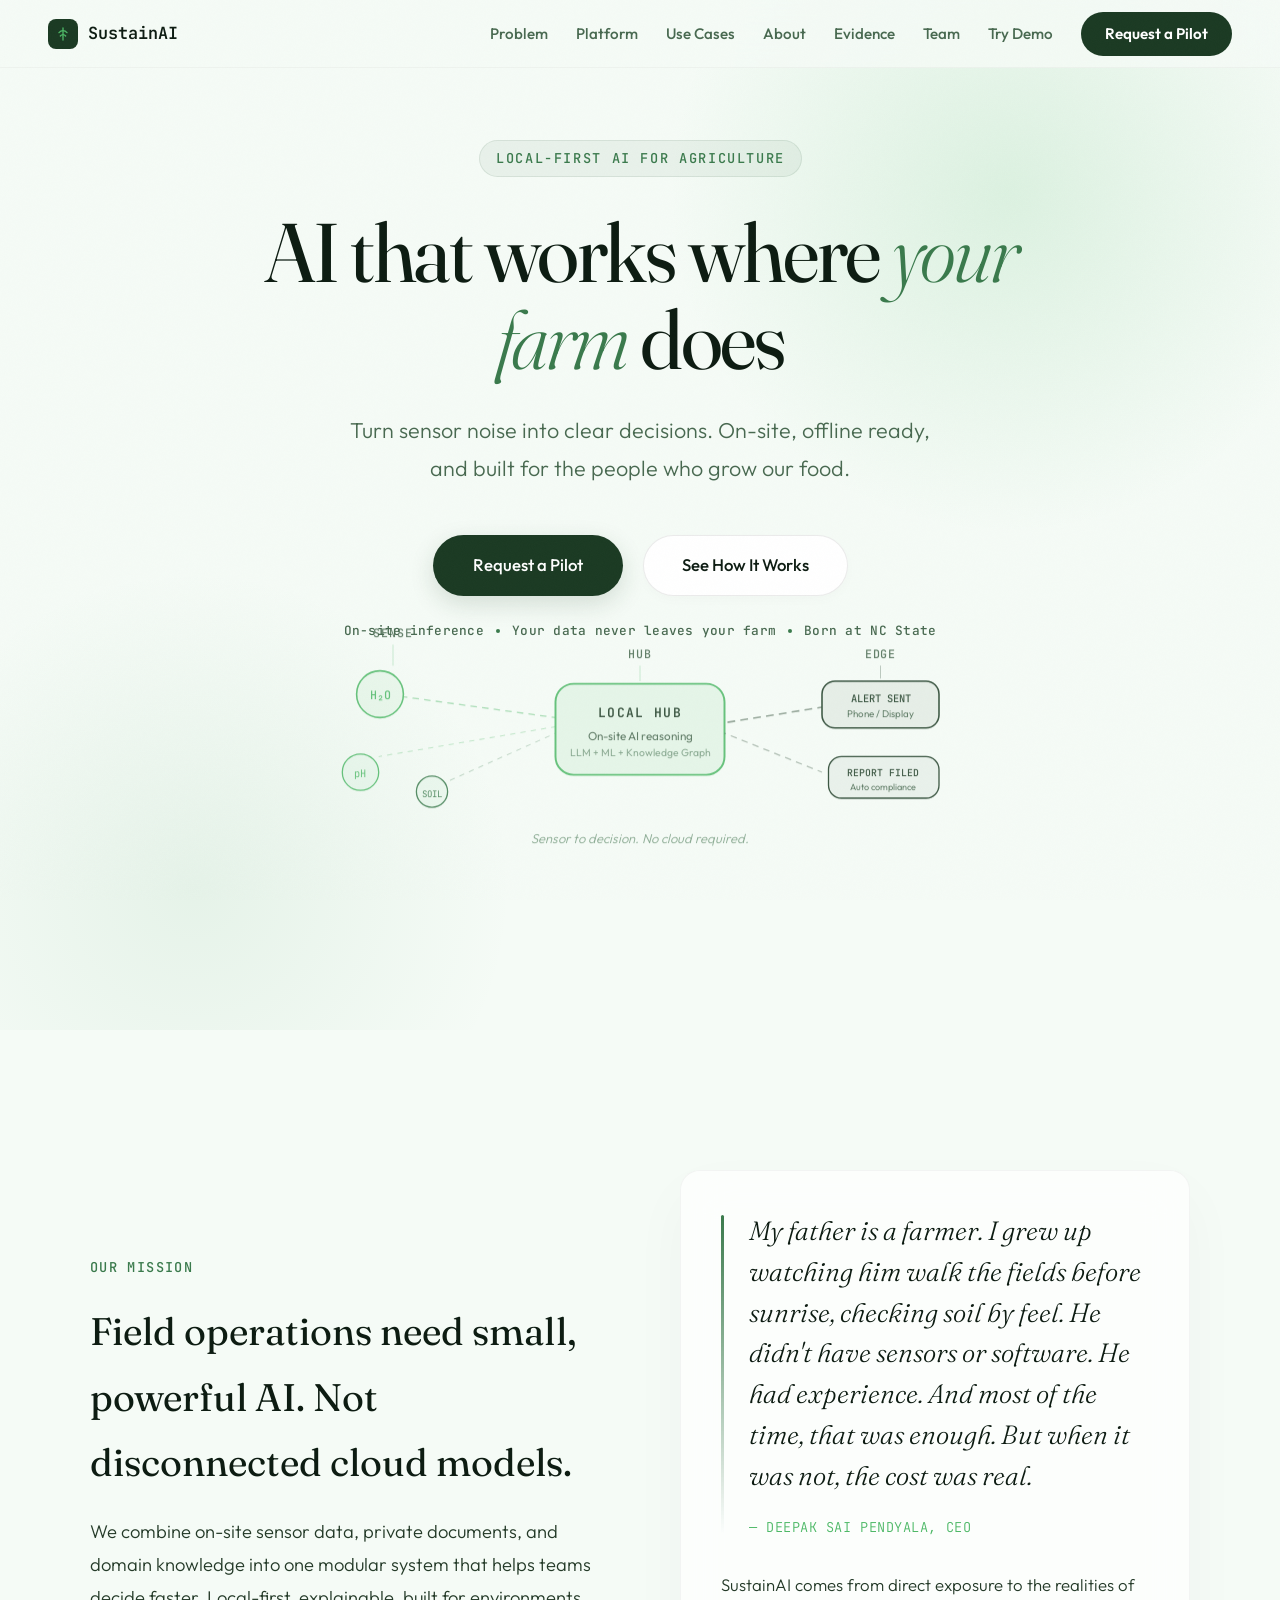
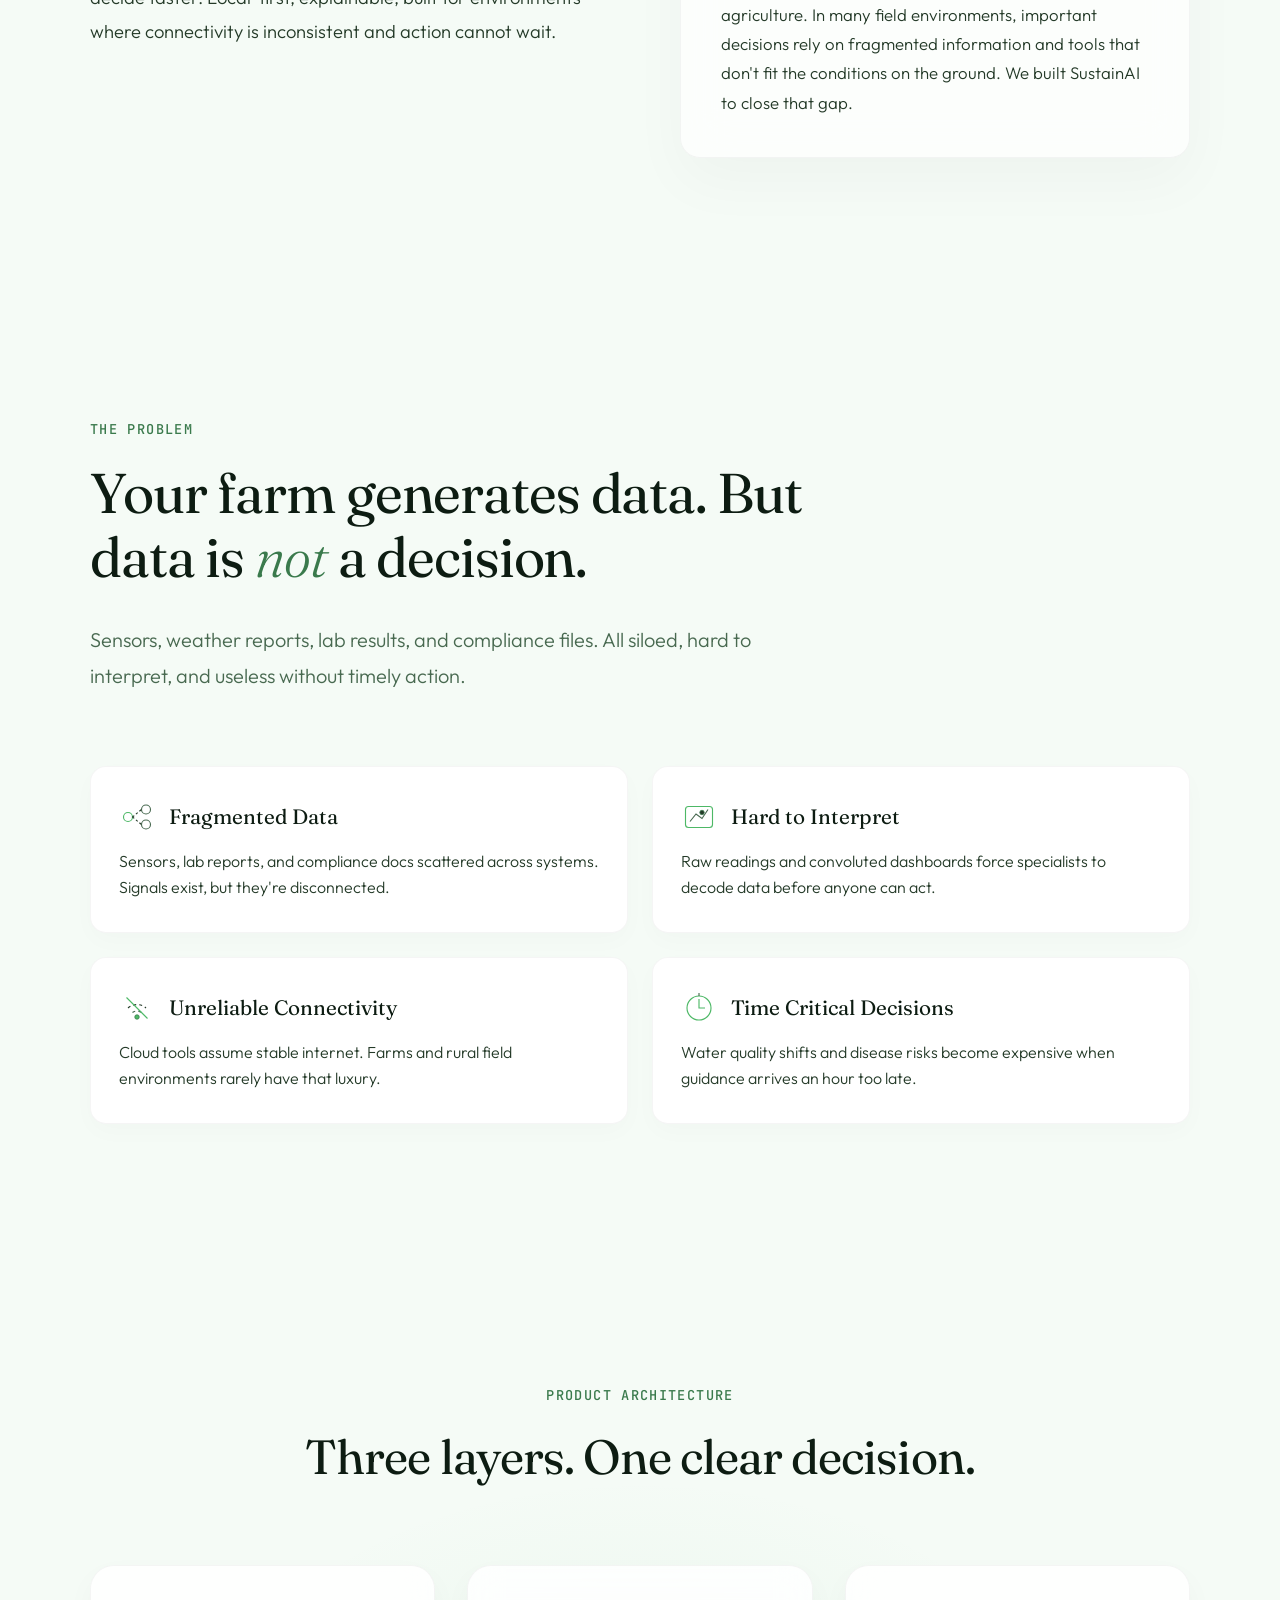
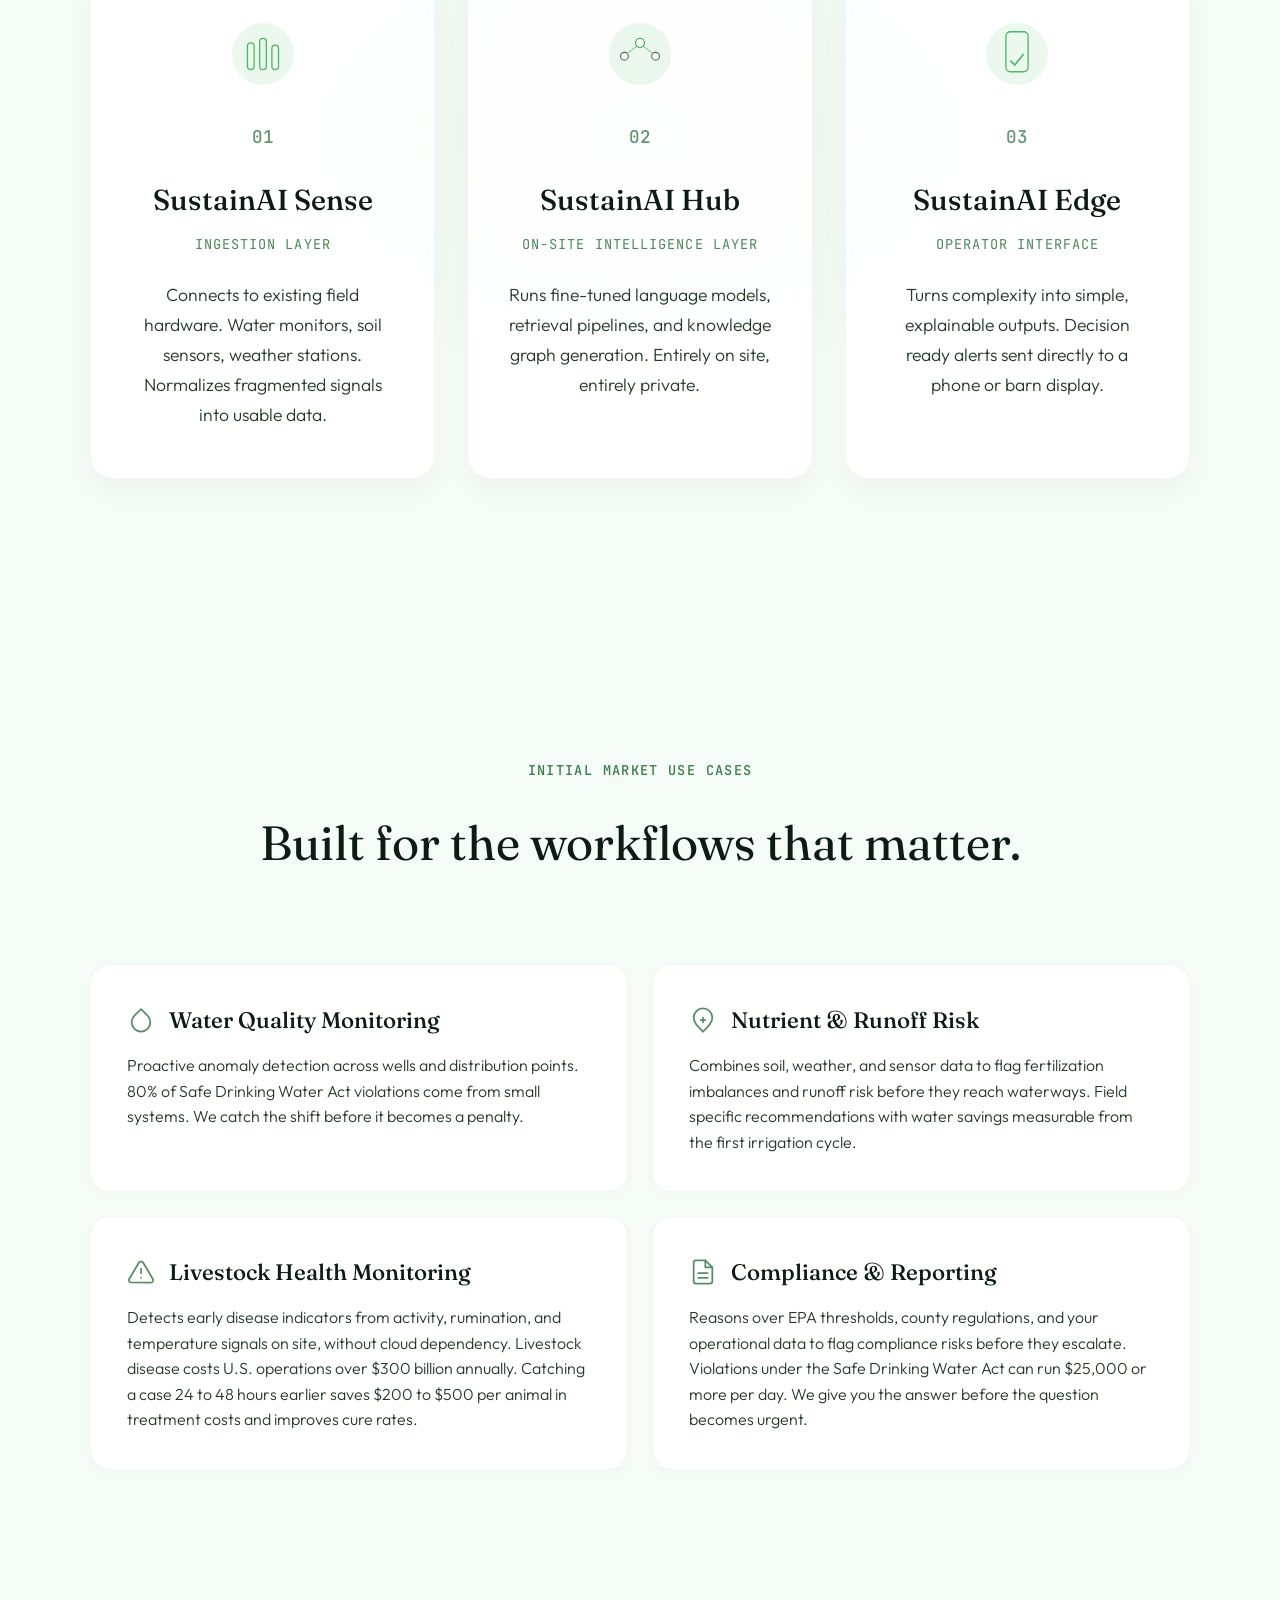
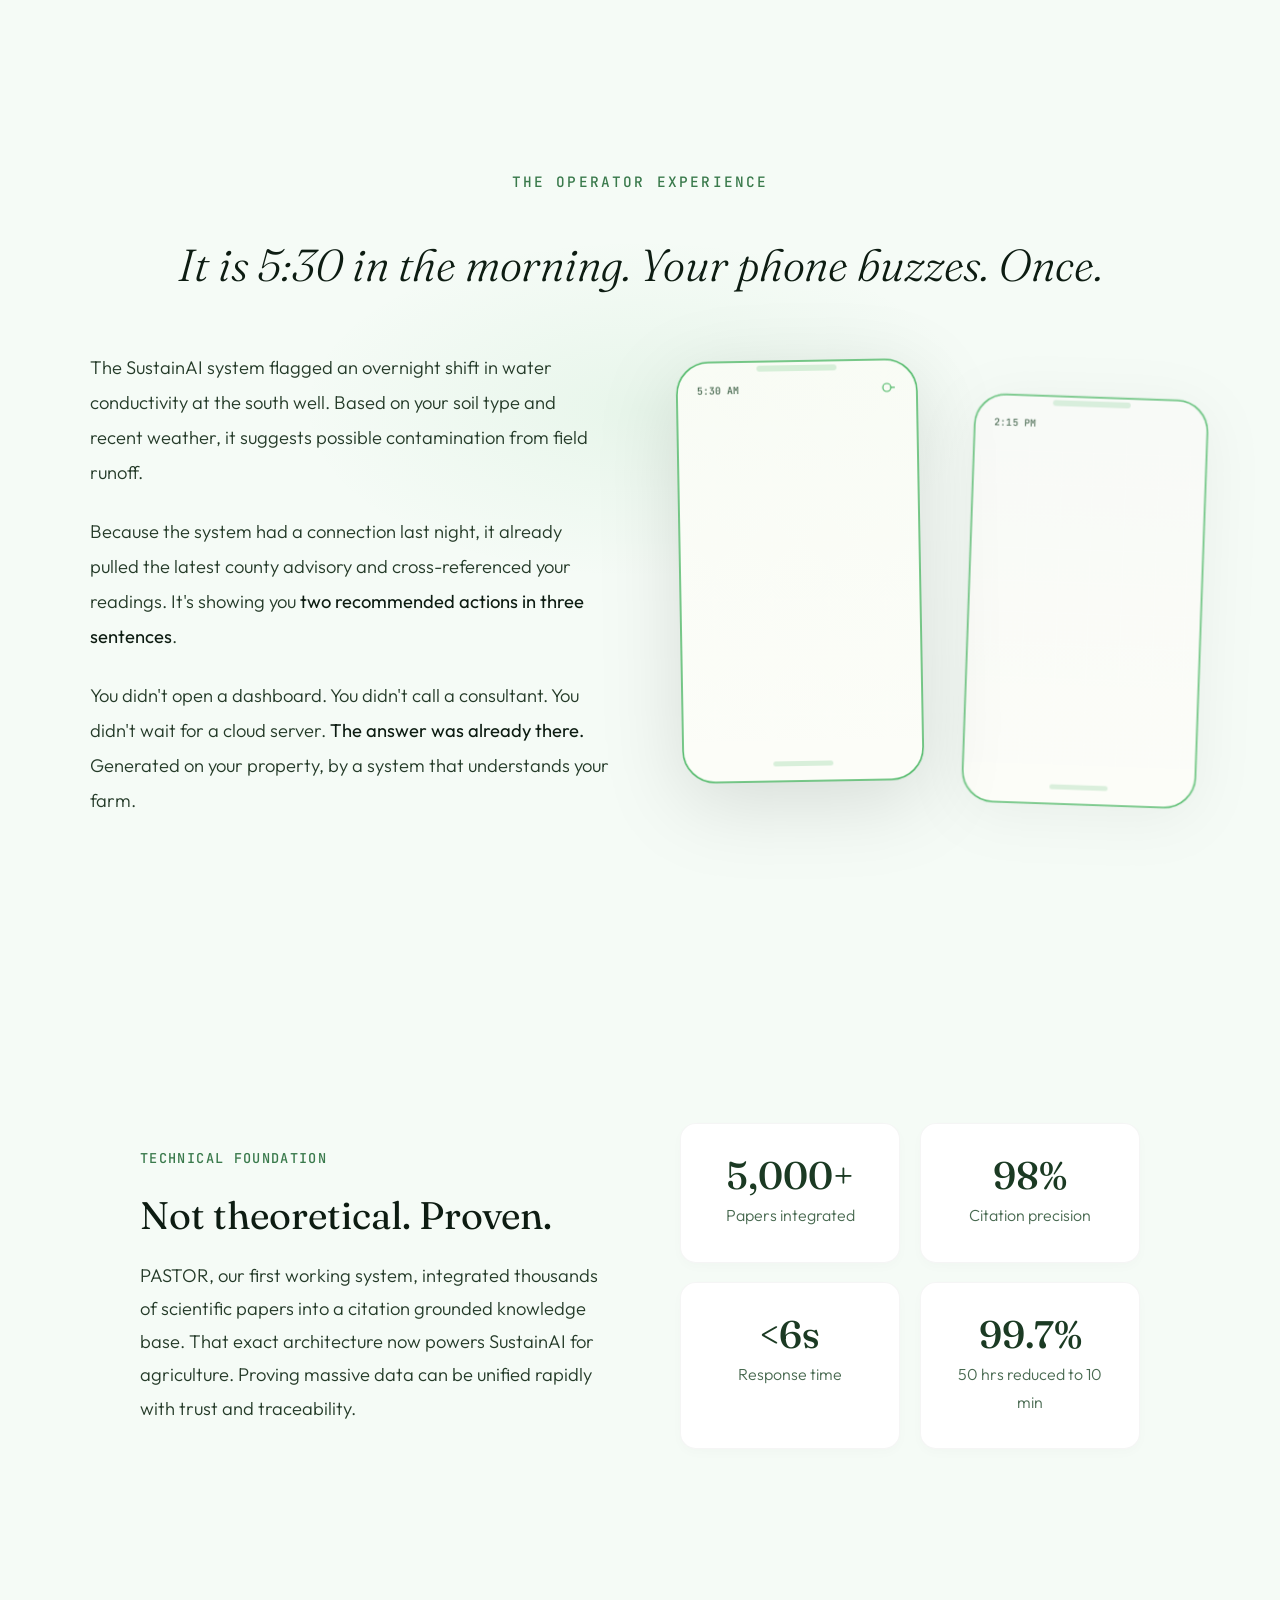
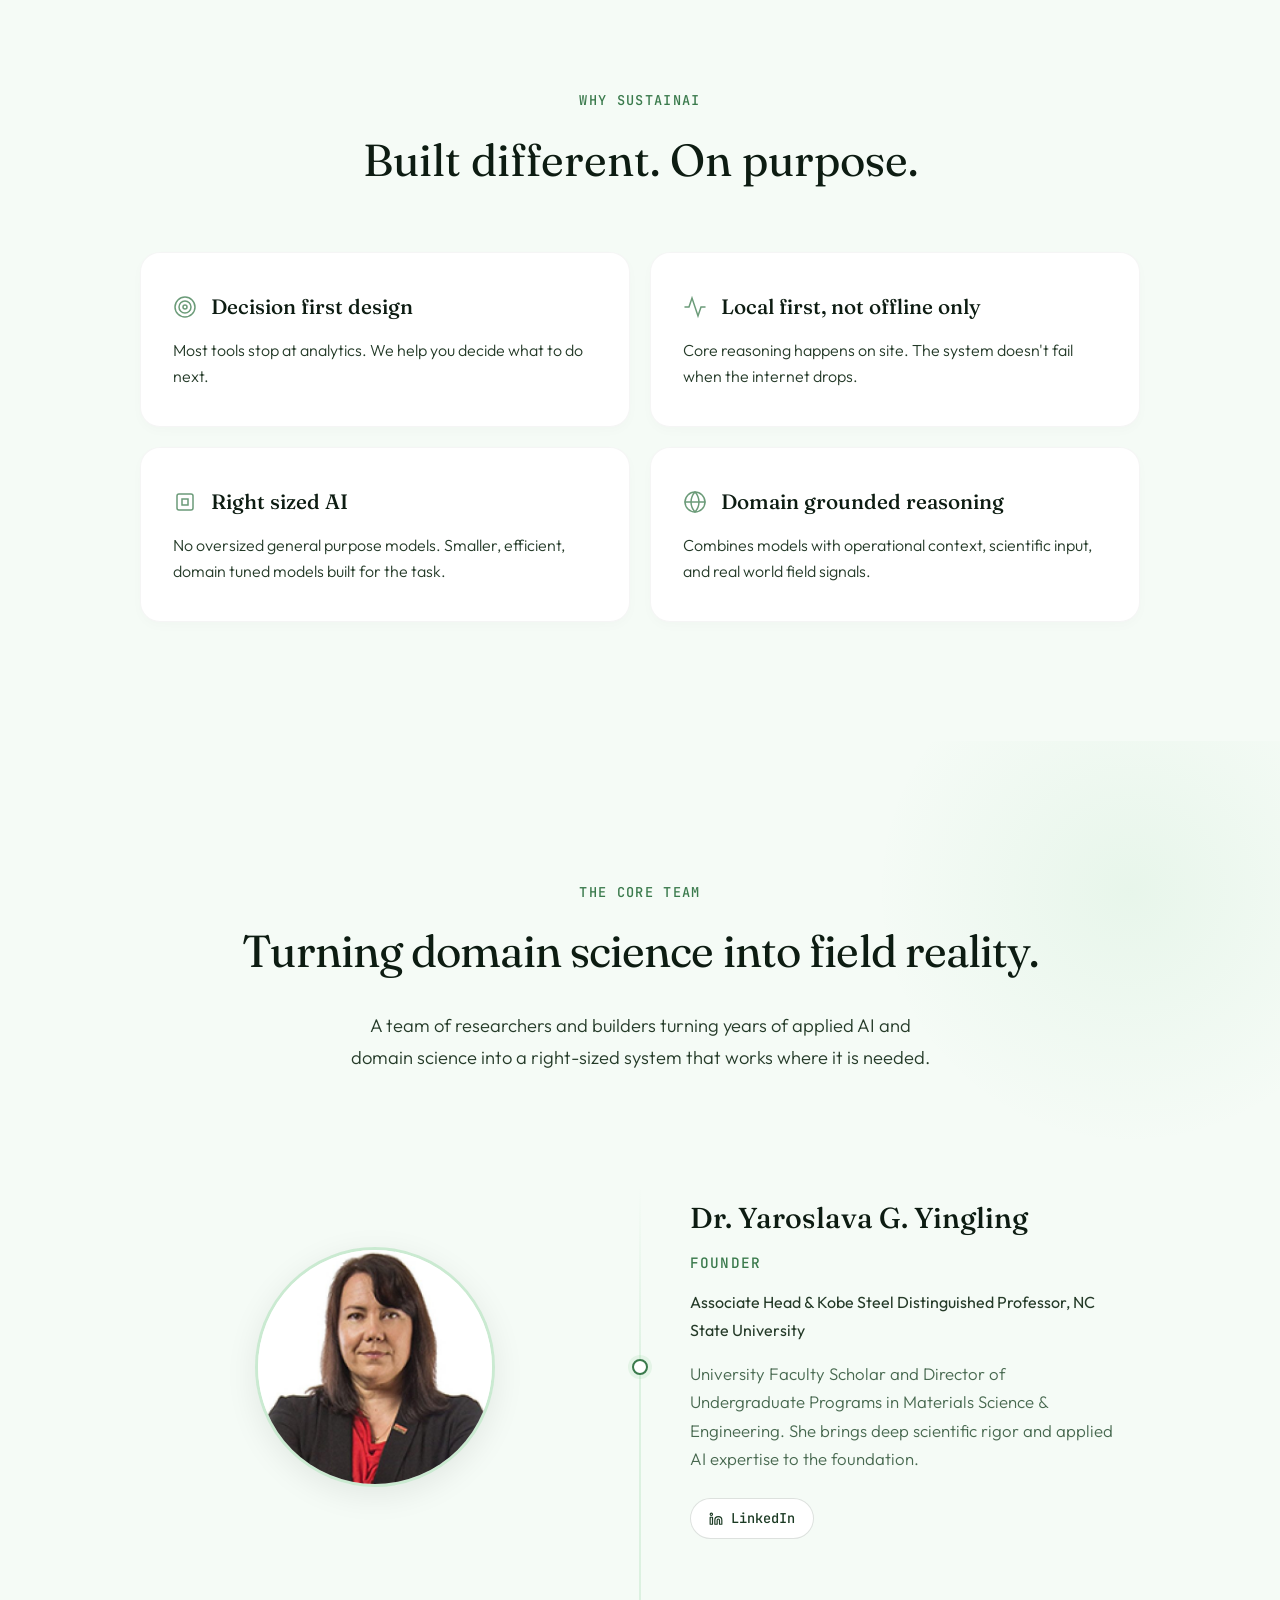
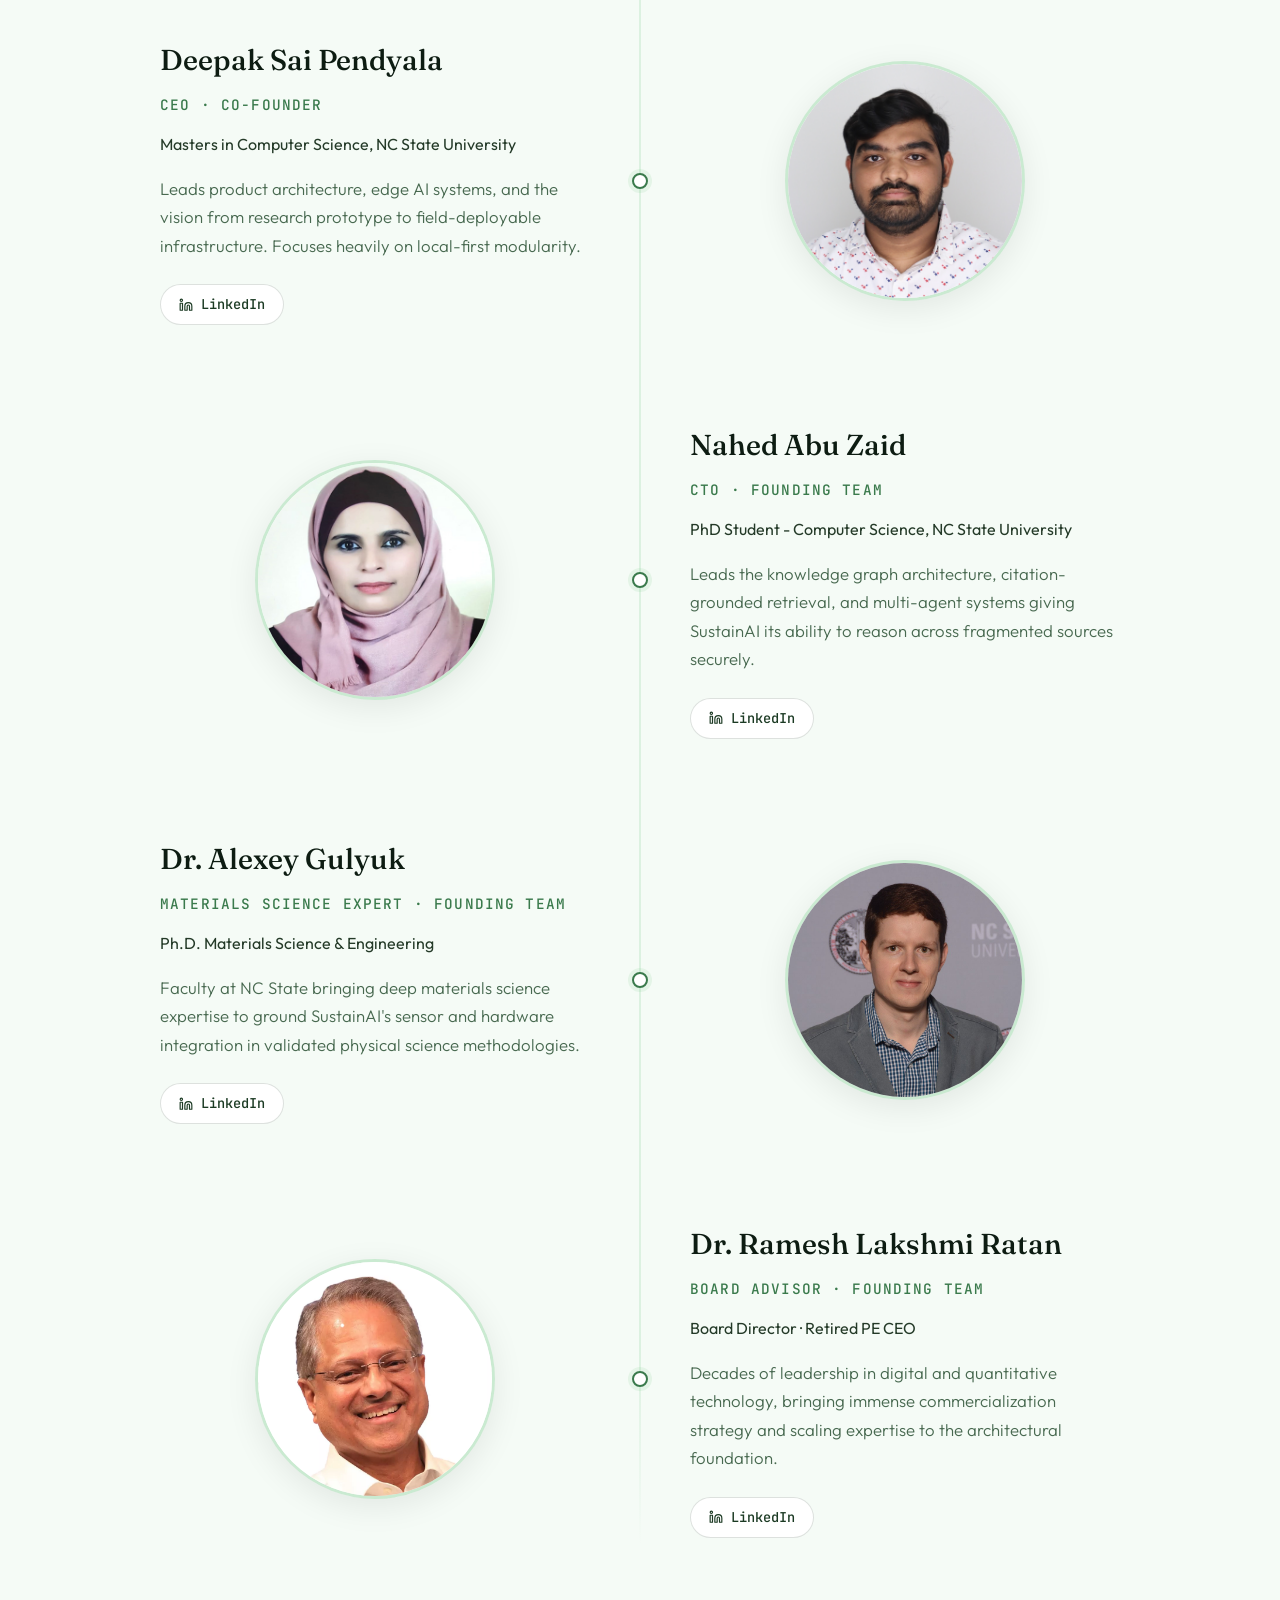
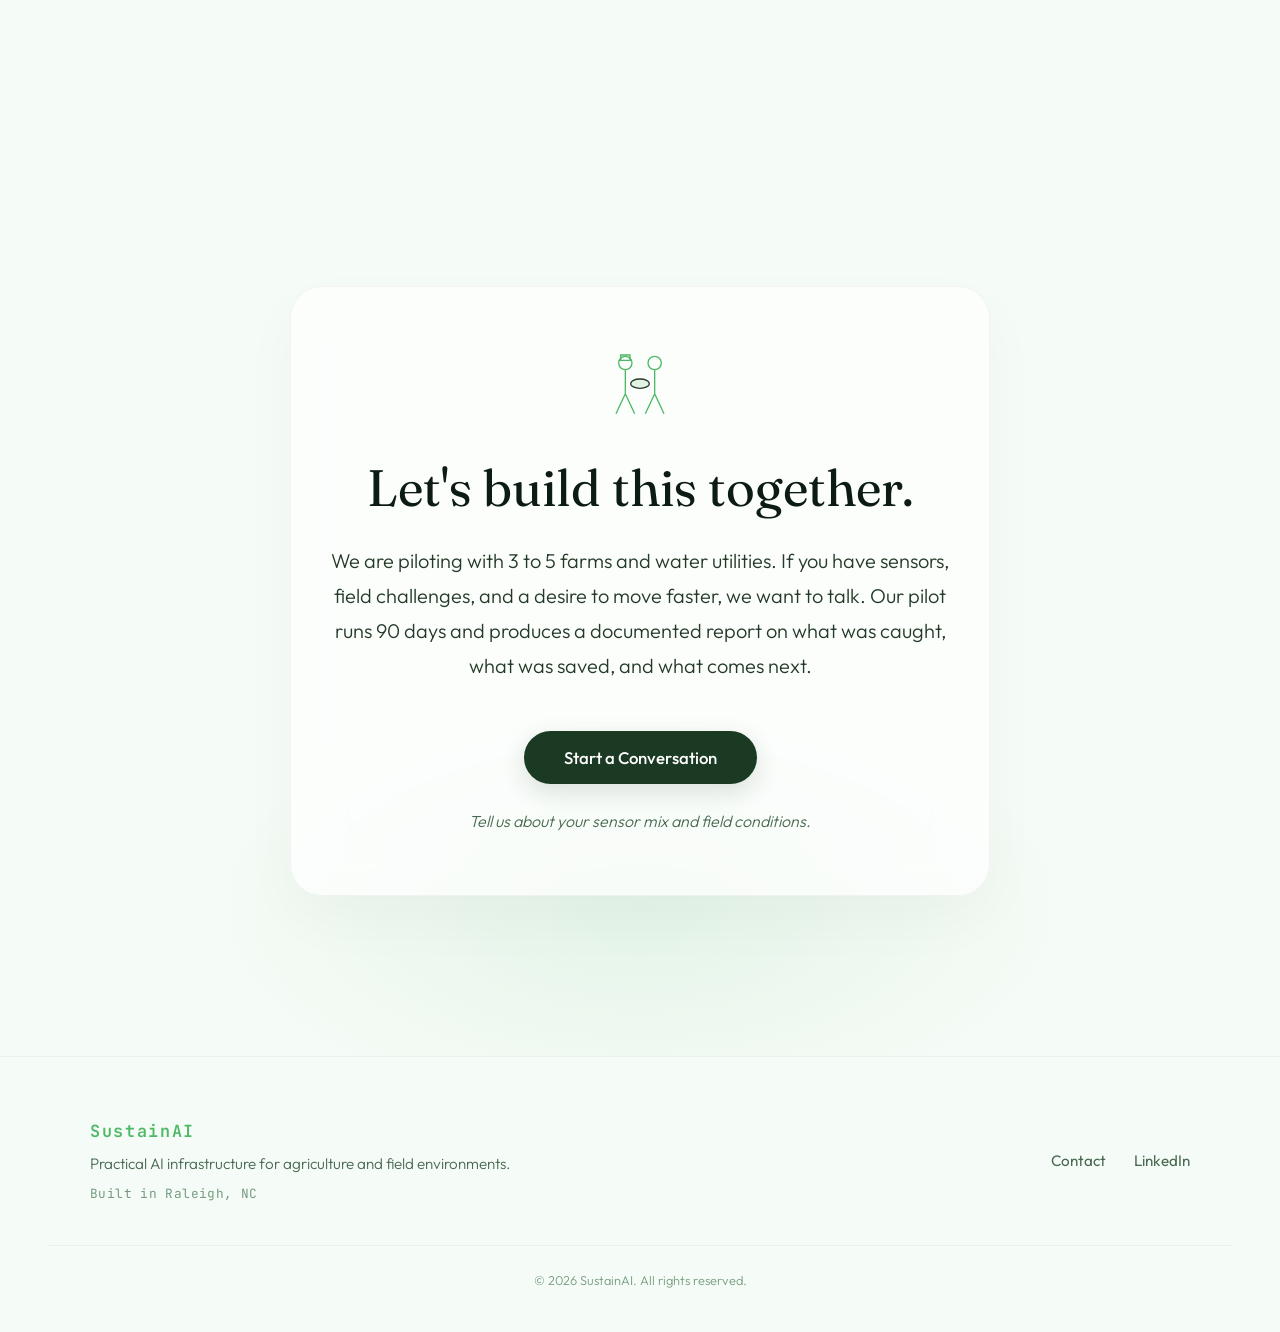
==== commit 0d8306fb: "Updated the content and designs" ====
--- a/index.html
+++ b/index.html
@@ -13,9 +13,9 @@
         content="SustainAI is a local-first AI systems company building practical intelligence for agriculture and field environments.">
     <meta name="theme-color" content="#030604">
     <meta property="og:type" content="website">
-    <meta property="og:title" content="SustainAI — local-first AI for agriculture">
+    <meta property="og:title" content="SustainAI. Local-first AI for agriculture">
     <meta property="og:description"
-        content="Private AI infrastructure for farms. Turning fragmented data into clear, timely decisions — built for the people who need it most.">
+        content="Private AI infrastructure for farms. Turning fragmented data into clear, timely decisions. Built for the people who need it most.">
     <meta property="og:url" content="https://sustain-ai.net">
     <link rel="icon" type="image/svg+xml"
         href="data:image/svg+xml,%3Csvg xmlns='http://www.w3.org/2000/svg' viewBox='0 0 32 32'%3E%3Crect width='32' height='32' rx='8' fill='%23050a06'/%3E%3Cpath d='M16 6v20M9 13c3-4 7-4 7-4s4 0 7 4M11 19c2-3 5-3 5-3s3 0 5 3' stroke='%234db866' stroke-width='2' stroke-linecap='round' fill='none'/%3E%3C/svg%3E">
@@ -56,7 +56,8 @@
         <div class="hc">
             <div class="ht sr d1">Local-First AI for Agriculture</div>
             <h1 class="sr d2">AI that works where <em>your farm</em> does</h1>
-            <p class="hs sr d3">Turn sensor noise into clear decisions — on-site, offline-ready, and built for the people who grow our food.</p>
+            <p class="hs sr d3">Turn sensor noise into clear decisions. On-site, offline ready, and built for the people
+                who grow our food.</p>
             <div class="hc-actions sr d4">
                 <a href="#cta" class="btn-primary">Request a Pilot</a>
                 <a href="#sol" class="btn-secondary">See How It Works</a>
@@ -68,30 +69,109 @@
                 <span class="proof-dot"></span>
                 <span>Born at NC State</span>
             </div>
-            <svg class="sr d5 parallax" data-speed="0.08" width="400" height="180" viewBox="0 0 400 180" fill="none"
-                style="display:block;margin:48px auto 0;opacity:0.8">
-                <!-- Data Nodes -->
-                <circle cx="80" cy="90" r="14" fill="none" stroke="var(--lg)" stroke-width="1.2" opacity="0.6" />
-                <circle cx="80" cy="90" r="4" fill="var(--lg)" />
-                <circle cx="320" cy="60" r="20" fill="none" stroke="var(--is)" stroke-width="1.2" />
-                <circle cx="320" cy="60" r="6" fill="var(--is)" />
-                <circle cx="280" cy="140" r="10" fill="none" stroke="var(--im)" stroke-width="1.2" />
-                <circle cx="280" cy="140" r="3" fill="var(--im)" />
-
-                <!-- Center Core Node -->
-                <rect x="180" y="70" width="40" height="40" rx="8" fill="rgba(77,184,102,0.15)" stroke="var(--lg)"
+            <svg class="sr d5 parallax" data-speed="0.08" width="680" height="260" viewBox="0 0 520 200" fill="none"
+                style="display:block;margin:48px auto 0;opacity:0.85;max-width:100%">
+
+                <!-- SENSE: Left cluster (sensors) -->
+                <circle cx="60" cy="70" r="18" fill="rgba(77,184,102,0.08)" stroke="var(--lg)" stroke-width="1.2" />
+                <text x="60" y="74" text-anchor="middle" font-family="'JetBrains Mono',monospace" font-size="9"
+                    fill="var(--lg)" font-weight="500">H₂O</text>
+                <circle cx="45" cy="130" r="14" fill="rgba(77,184,102,0.06)" stroke="var(--lg)" stroke-width="1" />
+                <text x="45" y="134" text-anchor="middle" font-family="'JetBrains Mono',monospace" font-size="8"
+                    fill="var(--lg)">pH</text>
+                <circle cx="100" cy="145" r="12" fill="rgba(77,184,102,0.06)" stroke="var(--gm)" stroke-width="1" />
+                <text x="100" y="149" text-anchor="middle" font-family="'JetBrains Mono',monospace" font-size="7"
+                    fill="var(--gm)">SOIL</text>
+                <text x="70" y="26" text-anchor="middle" font-family="'JetBrains Mono',monospace" font-size="9"
+                    fill="var(--im)" letter-spacing="0.08em" font-weight="500">SENSE</text>
+                <line x1="70" y1="32" x2="70" y2="48" stroke="var(--lg)" stroke-width="0.8" opacity="0.3" />
+
+                <!-- Animated data lines: Sense → Hub -->
+                <line x1="78" y1="72" x2="195" y2="88" stroke="var(--lg)" stroke-width="1" stroke-dasharray="5,4"
+                    opacity="0.5">
+                    <animate attributeName="stroke-dashoffset" values="36;0" dur="2.5s" repeatCount="indefinite" />
+                </line>
+                <line x1="59" y1="118" x2="195" y2="95" stroke="var(--lg)" stroke-width="0.8" stroke-dasharray="4,4"
+                    opacity="0.35">
+                    <animate attributeName="stroke-dashoffset" values="32;0" dur="3s" repeatCount="indefinite" />
+                </line>
+                <line x1="110" y1="138" x2="195" y2="100" stroke="var(--gm)" stroke-width="0.8" stroke-dasharray="4,4"
+                    opacity="0.3">
+                    <animate attributeName="stroke-dashoffset" values="28;0" dur="2.8s" repeatCount="indefinite" />
+                </line>
+
+                <!-- HUB: Center box (intelligence) -->
+                <rect x="195" y="62" width="130" height="70" rx="14" fill="rgba(77,184,102,0.1)" stroke="var(--lg)"
                     stroke-width="1.5" />
-                <circle cx="200" cy="90" r="4" fill="var(--lg)" />
-
-                <!-- Connecting Lines -->
-                <line x1="94" y1="90" x2="180" y2="90" stroke="var(--lg)" stroke-width="1" stroke-dasharray="4"
+                <text x="260" y="88" text-anchor="middle" font-family="'JetBrains Mono',monospace" font-size="10"
+                    fill="var(--gd)" font-weight="600" letter-spacing="0.1em">LOCAL HUB</text>
+                <text x="260" y="105" text-anchor="middle" font-family="'Outfit',sans-serif" font-size="9"
+                    fill="var(--im)">On-site AI reasoning</text>
+                <text x="260" y="118" text-anchor="middle" font-family="'Outfit',sans-serif" font-size="8"
+                    fill="var(--il)">LLM + ML + Knowledge Graph</text>
+                <text x="260" y="42" text-anchor="middle" font-family="'JetBrains Mono',monospace" font-size="9"
+                    fill="var(--im)" letter-spacing="0.08em" font-weight="500">HUB</text>
+                <line x1="260" y1="48" x2="260" y2="60" stroke="var(--lg)" stroke-width="0.8" opacity="0.3" />
+
+                <!-- Animated data line: Hub → Edge -->
+                <line x1="325" y1="92" x2="400" y2="80" stroke="var(--gd)" stroke-width="1.2" stroke-dasharray="6,4"
                     opacity="0.5">
-                    <animate attributeName="stroke-dashoffset" values="40;0" dur="2s" repeatCount="indefinite" />
+                    <animate attributeName="stroke-dashoffset" values="0;-40" dur="2s" repeatCount="indefinite" />
                 </line>
-                <line x1="300" y1="65" x2="220" y2="85" stroke="var(--is)" stroke-width="1.5" opacity="0.6" />
-                <line x1="270" y1="130" x2="215" y2="100" stroke="var(--im)" stroke-width="1" opacity="0.4" />
-                <path d="M120 40 Q 160 20 200 70" fill="none" stroke="var(--lg)" stroke-width="1" opacity="0.2" />
+                <line x1="325" y1="100" x2="400" y2="130" stroke="var(--gd)" stroke-width="1" stroke-dasharray="5,4"
+                    opacity="0.35">
+                    <animate attributeName="stroke-dashoffset" values="0;-36" dur="2.2s" repeatCount="indefinite" />
+                </line>
+
+                <!-- EDGE: Right output nodes -->
+                <rect x="400" y="60" width="90" height="36" rx="10" fill="rgba(27,58,35,0.08)" stroke="var(--gd)"
+                    stroke-width="1.2" />
+                <text x="445" y="76" text-anchor="middle" font-family="'JetBrains Mono',monospace" font-size="8"
+                    fill="var(--gd)" font-weight="500">ALERT SENT</text>
+                <text x="445" y="88" text-anchor="middle" font-family="'Outfit',sans-serif" font-size="7.5"
+                    fill="var(--im)">Phone / Display</text>
+
+                <rect x="405" y="118" width="85" height="32" rx="10" fill="rgba(27,58,35,0.06)" stroke="var(--gd)"
+                    stroke-width="1" />
+                <text x="447" y="133" text-anchor="middle" font-family="'JetBrains Mono',monospace" font-size="7.5"
+                    fill="var(--gd)" font-weight="500">REPORT FILED</text>
+                <text x="447" y="144" text-anchor="middle" font-family="'Outfit',sans-serif" font-size="7"
+                    fill="var(--im)">Auto compliance</text>
+
+                <text x="445" y="42" text-anchor="middle" font-family="'JetBrains Mono',monospace" font-size="9"
+                    fill="var(--im)" letter-spacing="0.08em" font-weight="500">EDGE</text>
+                <line x1="445" y1="48" x2="445" y2="58" stroke="var(--gd)" stroke-width="0.8" opacity="0.3" />
+
+                <!-- Bottom story line -->
+                <text x="260" y="185" text-anchor="middle" font-family="'Outfit',sans-serif" font-size="10"
+                    fill="var(--il)" font-weight="300" font-style="italic">Sensor to decision. No cloud required.</text>
             </svg>
+        </div>
+    </section>
+
+    <!-- About & Origin Story -->
+    <section class="about" id="about">
+        <div class="aboutc">
+            <div class="about-info">
+                <div class="plbl sr-left">Our Mission</div>
+                <h2 class="sr-left d1"
+                    style="font-family:var(--fd);font-size:clamp(1.8rem,3vw,2.4rem);font-weight:400;color:var(--ik);margin-bottom:20px;">
+                    Field operations need small, powerful AI. Not disconnected cloud models.</h2>
+                <p class="about-p sr-left d2">We combine on-site sensor data, private documents, and domain knowledge
+                    into one modular system that helps teams decide faster. Local-first, explainable, built for
+                    environments where connectivity is inconsistent and action cannot wait.</p>
+            </div>
+            <div class="about-quote sr-right d1 glass-panel" style="padding: 40px; border-radius: 20px;">
+                <div class="about-q">My father is a farmer. I grew up watching him walk the fields before sunrise,
+                    checking soil by feel. He didn't have sensors or software. He had experience. And most of the time,
+                    that was enough. But when it was not, the cost was real. <span
+                        style="display:block;margin-top:20px;font-size:0.85rem;color:var(--lg);font-family:var(--fm);text-transform:uppercase;font-style:normal;letter-spacing:0.04em;">—
+                        Deepak Sai Pendyala, CEO</span></div>
+                <p style="font-size:1.05rem;font-weight:300;color:var(--is);line-height:1.75;margin-top:20px;">SustainAI
+                    comes from direct exposure to the realities of agriculture. In many field environments, important
+                    decisions rely on fragmented information and tools that don't fit the conditions on the ground. We
+                    built SustainAI to close that gap.</p>
+            </div>
         </div>
     </section>
 
@@ -100,47 +180,65 @@
         <div class="pc">
             <div class="plbl sr">The Problem</div>
             <h2 class="sr d1">Your farm generates data. But data is <em>not</em> a decision.</h2>
-            <p class="pb sr d2">Sensors, weather reports, lab results, and compliance files — all siloed, hard to interpret, and useless without timely action.</p>
+            <p class="pb sr d2">Sensors, weather reports, lab results, and compliance files. All siloed, hard to
+                interpret, and useless without timely action.</p>
 
             <div class="pcs">
                 <div class="pcd glass-panel sr d1">
-                    <svg width="40" height="40" viewBox="0 0 48 48" fill="none">
-                        <circle cx="12" cy="24" r="6" stroke="var(--lg)" stroke-width="1.5" />
-                        <circle cx="36" cy="14" r="6" stroke="var(--im)" stroke-width="1.5" />
-                        <circle cx="36" cy="34" r="6" stroke="var(--im)" stroke-width="1.5" />
-                        <line x1="18" y1="24" x2="30" y2="14" stroke="var(--is)" stroke-width="1.5" stroke-dasharray="3" />
-                        <line x1="18" y1="24" x2="30" y2="34" stroke="var(--is)" stroke-width="1.5" stroke-dasharray="3" />
-                    </svg>
-                    <h3>Fragmented Data</h3>
-                    <p>Sensors, lab reports, and compliance docs scattered across systems. Signals exist, but they're disconnected.</p>
+                    <div class="pcd-header">
+                        <svg width="36" height="36" viewBox="0 0 48 48" fill="none">
+                            <circle cx="12" cy="24" r="6" stroke="var(--lg)" stroke-width="1.5" />
+                            <circle cx="36" cy="14" r="6" stroke="var(--im)" stroke-width="1.5" />
+                            <circle cx="36" cy="34" r="6" stroke="var(--im)" stroke-width="1.5" />
+                            <line x1="18" y1="24" x2="30" y2="14" stroke="var(--is)" stroke-width="1.5"
+                                stroke-dasharray="3" />
+                            <line x1="18" y1="24" x2="30" y2="34" stroke="var(--is)" stroke-width="1.5"
+                                stroke-dasharray="3" />
+                        </svg>
+                        <h3>Fragmented Data</h3>
+                    </div>
+                    <p>Sensors, lab reports, and compliance docs scattered across systems. Signals exist, but they're
+                        disconnected.</p>
                 </div>
                 <div class="pcd glass-panel sr d2">
-                    <svg width="40" height="40" viewBox="0 0 48 48" fill="none">
-                        <rect x="6" y="10" width="36" height="28" rx="4" stroke="var(--lg)" stroke-width="1.5" />
-                        <path d="M12 30 L 20 20 L 28 26 L 36 14" stroke="var(--im)" stroke-width="1.5" fill="none" />
-                        <circle cx="28" cy="18" r="3" fill="var(--is)" />
-                    </svg>
-                    <h3>Hard to Interpret</h3>
-                    <p>Raw readings and convoluted dashboards force specialists to decode data before anyone can act.</p>
+                    <div class="pcd-header">
+                        <svg width="36" height="36" viewBox="0 0 48 48" fill="none">
+                            <rect x="6" y="10" width="36" height="28" rx="4" stroke="var(--lg)" stroke-width="1.5" />
+                            <path d="M12 30 L 20 20 L 28 26 L 36 14" stroke="var(--im)" stroke-width="1.5"
+                                fill="none" />
+                            <circle cx="28" cy="18" r="3" fill="var(--is)" />
+                        </svg>
+                        <h3>Hard to Interpret</h3>
+                    </div>
+                    <p>Raw readings and convoluted dashboards force specialists to decode data before anyone can act.
+                    </p>
                 </div>
                 <div class="pcd glass-panel sr d3">
-                    <svg width="40" height="40" viewBox="0 0 48 48" fill="none">
-                        <path d="M12 24 A 18 18 0 0 1 36 24" stroke="var(--is)" stroke-width="1.5" stroke-dasharray="4" />
-                        <path d="M18 30 A 10 10 0 0 1 30 30" stroke="var(--im)" stroke-width="1.5" stroke-dasharray="4" />
-                        <circle cx="24" cy="36" r="3" fill="var(--lg)" />
-                        <line x1="10" y1="10" x2="38" y2="38" stroke="var(--lg)" stroke-width="1.5" />
-                    </svg>
-                    <h3>Unreliable Connectivity</h3>
-                    <p>Cloud tools assume stable internet. Farms and rural field environments rarely have that luxury.</p>
+                    <div class="pcd-header">
+                        <svg width="36" height="36" viewBox="0 0 48 48" fill="none">
+                            <path d="M12 24 A 18 18 0 0 1 36 24" stroke="var(--is)" stroke-width="1.5"
+                                stroke-dasharray="4" />
+                            <path d="M18 30 A 10 10 0 0 1 30 30" stroke="var(--im)" stroke-width="1.5"
+                                stroke-dasharray="4" />
+                            <circle cx="24" cy="36" r="3" fill="var(--lg)" />
+                            <line x1="10" y1="10" x2="38" y2="38" stroke="var(--lg)" stroke-width="1.5" />
+                        </svg>
+                        <h3>Unreliable Connectivity</h3>
+                    </div>
+                    <p>Cloud tools assume stable internet. Farms and rural field environments rarely have that luxury.
+                    </p>
                 </div>
                 <div class="pcd glass-panel sr d4">
-                    <svg width="40" height="40" viewBox="0 0 48 48" fill="none">
-                        <circle cx="24" cy="24" r="16" stroke="var(--lg)" stroke-width="1.5" />
-                        <polyline points="24,12 24,24 32,24" stroke="var(--lg)" stroke-width="1.5" fill="none" />
-                        <line x1="24" y1="4" x2="24" y2="8" stroke="var(--im)" stroke-width="1.5" />
-                    </svg>
-                    <h3>Time-Critical Decisions</h3>
-                    <p>Water quality shifts and disease risks become expensive when guidance arrives an hour too late.</p>
+                    <div class="pcd-header">
+                        <svg width="36" height="36" viewBox="0 0 48 48" fill="none">
+                            <circle cx="24" cy="24" r="16" stroke="var(--lg)" stroke-width="1.5" />
+                            <polyline points="24,12 24,24 32,24" stroke="var(--lg)" stroke-width="1.5" fill="none" />
+                            <line x1="24" y1="4" x2="24" y2="8" stroke="var(--im)" stroke-width="1.5" />
+                        </svg>
+                        <h3>Time Critical Decisions</h3>
+                    </div>
+                    <p>Water quality shifts and disease risks become expensive when guidance arrives an hour too late.
+                    </p>
                 </div>
             </div>
         </div>
@@ -167,7 +265,8 @@
                     <div class="ssn">01</div>
                     <h3>SustainAI Sense</h3>
                     <div class="sss">Ingestion Layer</div>
-                    <p>Connects to existing field hardware — water monitors, soil sensors, weather stations — and normalizes fragmented signals into usable data.</p>
+                    <p>Connects to existing field hardware. Water monitors, soil sensors, weather stations. Normalizes
+                        fragmented signals into usable data.</p>
                 </div>
                 <div class="ss glass-panel sr-scale d2">
                     <svg width="80" height="80" viewBox="0 0 72 72" fill="none" style="margin-bottom:20px">
@@ -181,7 +280,8 @@
                     <div class="ssn">02</div>
                     <h3>SustainAI Hub</h3>
                     <div class="sss">On-site Intelligence Layer</div>
-                    <p>Runs fine-tuned language models, retrieval pipelines, and knowledge graph generation — entirely on-site, entirely private.</p>
+                    <p>Runs fine-tuned language models, retrieval pipelines, and knowledge graph generation. Entirely on
+                        site, entirely private.</p>
                 </div>
                 <div class="ss glass-panel sr-scale d3">
                     <svg width="80" height="80" viewBox="0 0 72 72" fill="none" style="margin-bottom:20px">
@@ -193,7 +293,8 @@
                     <div class="ssn">03</div>
                     <h3>SustainAI Edge</h3>
                     <div class="sss">Operator Interface</div>
-                    <p>Turns complexity into simple, explainable outputs — decision-ready alerts sent directly to a phone or barn display.</p>
+                    <p>Turns complexity into simple, explainable outputs. Decision ready alerts sent directly to a phone
+                        or barn display.</p>
                 </div>
             </div>
         </div>
@@ -208,24 +309,60 @@
             </div>
             <div class="uc-grid">
                 <div class="uc-card sr d1">
-                    <svg class="uc-icon" width="28" height="28" viewBox="0 0 24 24" fill="none" stroke="var(--gm)" stroke-width="1.5" stroke-linecap="round"><path d="M12 2v6l3 3"/><path d="M6.34 17.66A8 8 0 1 1 20 12"/><path d="M2 12a10 10 0 0 0 4 8"/></svg>
-                    <h3>Water Quality Monitoring</h3>
-                    <p>Proactive anomaly detection across private wells to prevent contamination before safety thresholds are breached.</p>
+                    <div class="uc-header">
+                        <svg class="uc-icon" width="28" height="28" viewBox="0 0 24 24" fill="none" stroke="var(--gm)"
+                            stroke-width="1.5" stroke-linecap="round" stroke-linejoin="round">
+                            <path d="M12 2.69l5.66 5.66a8 8 0 1 1-11.31 0z" />
+                        </svg>
+                        <h3>Water Quality Monitoring</h3>
+                    </div>
+                    <p>Proactive anomaly detection across wells and distribution points. 80% of Safe Drinking Water Act
+                        violations come from small systems. We catch the shift before it becomes a penalty.</p>
                 </div>
                 <div class="uc-card sr d2">
-                    <svg class="uc-icon" width="28" height="28" viewBox="0 0 24 24" fill="none" stroke="var(--gm)" stroke-width="1.5" stroke-linecap="round"><path d="M12 22c4-4 8-7.5 8-12a8 8 0 1 0-16 0c0 4.5 4 8 8 12z"/><path d="M12 10v4"/><path d="M10 12h4"/></svg>
-                    <h3>Nutrient &amp; Runoff Risk</h3>
-                    <p>Combines soil, weather, and sensor data to identify fertilization imbalances or runoff warnings in real time.</p>
+                    <div class="uc-header">
+                        <svg class="uc-icon" width="28" height="28" viewBox="0 0 24 24" fill="none" stroke="var(--gm)"
+                            stroke-width="1.5" stroke-linecap="round">
+                            <path d="M12 22c4-4 8-7.5 8-12a8 8 0 1 0-16 0c0 4.5 4 8 8 12z" />
+                            <path d="M12 10v4" />
+                            <path d="M10 12h4" />
+                        </svg>
+                        <h3>Nutrient &amp; Runoff Risk</h3>
+                    </div>
+                    <p>Combines soil, weather, and sensor data to flag fertilization imbalances and runoff risk before
+                        they reach waterways. Field specific recommendations with water savings measurable from the
+                        first irrigation cycle.</p>
                 </div>
                 <div class="uc-card sr d3">
-                    <svg class="uc-icon" width="28" height="28" viewBox="0 0 24 24" fill="none" stroke="var(--gm)" stroke-width="1.5" stroke-linecap="round"><path d="M10.29 3.86L1.82 18a2 2 0 0 0 1.71 3h16.94a2 2 0 0 0 1.71-3L13.71 3.86a2 2 0 0 0-3.42 0z"/><line x1="12" y1="9" x2="12" y2="13"/><line x1="12" y1="17" x2="12.01" y2="17"/></svg>
-                    <h3>Environmental Condition Alerts</h3>
-                    <p>Alerts teams to disease risks or hazardous spikes via multi-sensor synthesis — even during internet outages.</p>
+                    <div class="uc-header">
+                        <svg class="uc-icon" width="28" height="28" viewBox="0 0 24 24" fill="none" stroke="var(--gm)"
+                            stroke-width="1.5" stroke-linecap="round">
+                            <path
+                                d="M10.29 3.86L1.82 18a2 2 0 0 0 1.71 3h16.94a2 2 0 0 0 1.71-3L13.71 3.86a2 2 0 0 0-3.42 0z" />
+                            <line x1="12" y1="9" x2="12" y2="13" />
+                            <line x1="12" y1="17" x2="12.01" y2="17" />
+                        </svg>
+                        <h3>Livestock Health Monitoring</h3>
+                    </div>
+                    <p>Detects early disease indicators from activity, rumination, and temperature signals on site,
+                        without cloud dependency. Livestock disease costs U.S. operations over $300 billion annually.
+                        Catching a case 24 to 48 hours earlier saves $200 to $500 per animal in treatment costs and
+                        improves cure rates.</p>
                 </div>
                 <div class="uc-card sr d4">
-                    <svg class="uc-icon" width="28" height="28" viewBox="0 0 24 24" fill="none" stroke="var(--gm)" stroke-width="1.5" stroke-linecap="round"><path d="M14 2H6a2 2 0 0 0-2 2v16a2 2 0 0 0 2 2h12a2 2 0 0 0 2-2V8z"/><polyline points="14 2 14 8 20 8"/><line x1="16" y1="13" x2="8" y2="13"/><line x1="16" y1="17" x2="8" y2="17"/></svg>
-                    <h3>Compliance &amp; Reporting</h3>
-                    <p>Reasons over county regulations and operational data to deliver immediate, grounded answers on safety protocols.</p>
+                    <div class="uc-header">
+                        <svg class="uc-icon" width="28" height="28" viewBox="0 0 24 24" fill="none" stroke="var(--gm)"
+                            stroke-width="1.5" stroke-linecap="round">
+                            <path d="M14 2H6a2 2 0 0 0-2 2v16a2 2 0 0 0 2 2h12a2 2 0 0 0 2-2V8z" />
+                            <polyline points="14 2 14 8 20 8" />
+                            <line x1="16" y1="13" x2="8" y2="13" />
+                            <line x1="16" y1="17" x2="8" y2="17" />
+                        </svg>
+                        <h3>Compliance &amp; Reporting</h3>
+                    </div>
+                    <p>Reasons over EPA thresholds, county regulations, and your operational data to flag compliance
+                        risks before they escalate. Violations under the Safe Drinking Water Act can run $25,000 or more
+                        per day. We give you the answer before the question becomes urgent.</p>
                 </div>
             </div>
         </div>
@@ -236,34 +373,162 @@
         <div class="ec">
             <div class="et sr">The Operator Experience</div>
             <h2 class="sr d1">It is 5:30 in the morning. Your phone buzzes. Once.</h2>
-            <div class="en sr d3">
-                <p>The SustainAI system flagged an overnight shift in water conductivity at the south well. Based on your soil type and recent weather, it suggests possible contamination from field runoff.</p>
-                <p>Because the system had a connection last night, it already pulled the latest county advisory and cross-referenced your readings. It's showing you <strong>two recommended actions in three sentences</strong>.</p>
-                <p>You didn't open a dashboard. You didn't call a consultant. You didn't wait for a cloud server. <strong>The answer was already there</strong> — generated on your property, by a system that understands your farm.</p>
-            </div>
-        </div>
-    </section>
-
-    <!-- About & Origin Story -->
-    <section class="about" id="about">
-        <div class="aboutc">
-            <div class="about-info">
-                <div class="plbl sr-left">Our Mission</div>
-                <h2 class="sr-left d1"
-                    style="font-family:var(--fd);font-size:clamp(1.8rem,3vw,2.4rem);font-weight:400;color:var(--ik);margin-bottom:20px;">
-                    Field operations need small, powerful AI — not disconnected cloud models.</h2>
-                <p class="about-p sr-left d2">We combine on-site sensor data, private documents, and domain knowledge into one modular system that helps teams decide faster. Local-first, explainable, built for environments where connectivity is inconsistent and action cannot wait.</p>
-            </div>
-            <div class="about-quote sr-right d1 glass-panel" style="padding: 40px; border-radius: 20px;">
-                <div class="about-q">My father is a farmer. I grew up watching him walk the fields before sunrise,
-                    checking soil by feel. He didn't have sensors or software. He had experience. And most of the time,
-                    that was enough. But when it was not, the cost was real. <span
-                        style="display:block;margin-top:20px;font-size:0.85rem;color:var(--lg);font-family:var(--fm);text-transform:uppercase;font-style:normal;letter-spacing:0.04em;">—
-                        Deepak Sai Pendyala, CEO</span></div>
-                <p style="font-size:1.05rem;font-weight:300;color:var(--is);line-height:1.75;margin-top:20px;">SustainAI
-                    comes from direct exposure to the realities of agriculture. In many field environments, important
-                    decisions rely on fragmented information and tools that don't fit the conditions on the ground. We
-                    built SustainAI to close that gap.</p>
+            <div class="env-grid">
+                <div class="en sr d3">
+                    <p>The SustainAI system flagged an overnight shift in water conductivity at the south well. Based on
+                        your soil type and recent weather, it suggests possible contamination from field runoff.</p>
+                    <p>Because the system had a connection last night, it already pulled the latest county advisory and
+                        cross-referenced your readings. It's showing you <strong>two recommended actions in three
+                            sentences</strong>.</p>
+                    <p>You didn't open a dashboard. You didn't call a consultant. You didn't wait for a cloud server.
+                        <strong>The answer was already there.</strong> Generated on your property, by a system that
+                        understands your farm.</p>
+                </div>
+                <div class="env-visual sr d4"
+                    style="position:relative; width:100%; height:440px; display:flex; justify-content:center;">
+                    <!-- Phone 2 (Background - Irrigation) -->
+                    <svg class="p2" width="260" height="440" viewBox="0 0 260 440" fill="none"
+                        style="position:absolute; right: -25px; top: 30px; filter:drop-shadow(0 10px 30px rgba(0,0,0,0.05)); z-index: 1; transform: scale(0.97) rotate(2deg); opacity: 0.95;">
+                        <!-- Phone body -->
+                        <rect x="10" y="10" width="240" height="420" rx="32" fill="#fcfdf8" stroke="var(--lg)"
+                            stroke-width="1.5" />
+                        <rect x="10" y="10" width="240" height="420" rx="32" fill="url(#phoneGrad2)" opacity="0.4" />
+                        <!-- Notch -->
+                        <rect x="90" y="14" width="80" height="6" rx="3" fill="var(--lg)" opacity="0.2" />
+                        <!-- Status bar -->
+                        <text x="30" y="42" font-family="'JetBrains Mono',monospace" font-size="10" fill="var(--im)"
+                            font-weight="500">2:15 PM</text>
+                        <!-- Alert card -->
+                        <g class="sim-step-1">
+                        <rect x="24" y="60" width="212" height="110" rx="16" fill="rgba(65,105,225,0.06)"
+                            stroke="rgba(65,105,225,0.15)" stroke-width="1" />
+                        <circle cx="44" cy="82" r="10" fill="rgba(65,105,225,0.1)" stroke="#4169e1" stroke-width="1" />
+                        <text x="44" y="86" text-anchor="middle" font-family="'JetBrains Mono',monospace" font-size="9"
+                            fill="#4169e1" font-weight="600">i</text>
+                        <text x="62" y="86" font-family="'Outfit',sans-serif" font-size="11" fill="#4169e1"
+                            font-weight="500">Irrigation Optimizer</text>
+                        <text x="36" y="108" font-family="'Outfit',sans-serif" font-size="9.5" fill="var(--im)">Soil
+                            moisture: 85% (Optimal)</text>
+                        <text x="36" y="124" font-family="'Outfit',sans-serif" font-size="9.5" fill="var(--im)">Rain
+                            forecast: 0.5in in 12hrs</text>
+                        <rect x="36" y="138" width="56" height="20" rx="6" fill="rgba(65,105,225,0.08)"
+                            stroke="rgba(65,105,225,0.2)" stroke-width="0.8" />
+                        <text x="64" y="152" text-anchor="middle" font-family="'JetBrains Mono',monospace" font-size="8"
+                            fill="#4169e1" font-weight="500">SAVINGS</text>
+                        <rect x="100" y="138" width="56" height="20" rx="6" fill="rgba(77,184,102,0.08)"
+                            stroke="rgba(77,184,102,0.2)" stroke-width="0.8" />
+                        <text x="128" y="152" text-anchor="middle" font-family="'JetBrains Mono',monospace"
+                            font-size="8" fill="var(--gm)" font-weight="500">ON-SITE AI</text>
+                        </g>
+                        <!-- AI reasoning card -->
+                        <g class="sim-step-2">
+                        <rect x="24" y="184" width="212" height="140" rx="16" fill="rgba(77,184,102,0.04)"
+                            stroke="rgba(77,184,102,0.12)" stroke-width="1" />
+                        <text x="36" y="206" font-family="'JetBrains Mono',monospace" font-size="9" fill="var(--gm)"
+                            font-weight="500" letter-spacing="0.06em">AI ANALYSIS</text>
+                        <text x="36" y="226" font-family="'Outfit',sans-serif" font-size="9.5" fill="var(--im)">Action:
+                            Delay Sector 4 watering</text>
+                        <text x="36" y="242" font-family="'Outfit',sans-serif" font-size="9.5" fill="var(--im)">Reason:
+                            Approaching saturation point</text>
+                        <text x="36" y="258" font-family="'Outfit',sans-serif" font-size="9.5"
+                            fill="var(--im)">Projected saving: 12,000 gallons</text>
+                        <line x1="36" y1="270" x2="224" y2="270" stroke="var(--lg)" stroke-width="0.5" opacity="0.3" />
+                        <text x="36" y="288" font-family="'Outfit',sans-serif" font-size="9" fill="var(--gd)"
+                            font-weight="500">Recommended: Pause schedule</text>
+                        </g>
+                        <!-- Action buttons -->
+                        <g class="sim-step-3">
+                        <rect x="24" y="338" width="104" height="36" rx="12" fill="var(--gm)" />
+                        <text x="76" y="361" text-anchor="middle" font-family="'Outfit',sans-serif" font-size="10"
+                            fill="#fff" font-weight="500">Apply Savings</text>
+                        </g>
+                        <!-- Bottom bar -->
+                        <rect x="100" y="410" width="60" height="5" rx="2.5" fill="var(--lg)" opacity="0.2" />
+                        <defs>
+                            <linearGradient id="phoneGrad2" x1="130" y1="10" x2="130" y2="430"
+                                gradientUnits="userSpaceOnUse">
+                                <stop offset="0" stop-color="rgba(65,105,225,0.05)" />
+                                <stop offset="1" stop-color="rgba(65,105,225,0)" />
+                            </linearGradient>
+                        </defs>
+                    </svg>
+
+                    <!-- Phone 1 (Foreground - Water Alert) -->
+                    <svg class="p1" width="260" height="440" viewBox="0 0 260 440" fill="none"
+                        style="position:absolute; left: 0; top: 0; filter:drop-shadow(0 20px 40px rgba(0,0,0,0.12)); z-index: 2; transform: rotate(-1deg);">
+                        <!-- Phone body -->
+                        <rect x="10" y="10" width="240" height="420" rx="32" fill="#fcfdf8" stroke="var(--lg)"
+                            stroke-width="1.5" />
+                        <rect x="10" y="10" width="240" height="420" rx="32" fill="url(#phoneGrad1)" opacity="0.4" />
+                        <!-- Notch -->
+                        <rect x="90" y="14" width="80" height="6" rx="3" fill="var(--lg)" opacity="0.2" />
+                        <!-- Status bar -->
+                        <text x="30" y="42" font-family="'JetBrains Mono',monospace" font-size="10" fill="var(--im)"
+                            font-weight="500">5:30 AM</text>
+                        <circle cx="220" cy="38" r="4" fill="none" stroke="var(--lg)" stroke-width="1.2" />
+                        <line x1="224" y1="38" x2="228" y2="38" stroke="var(--lg)" stroke-width="1.2" />
+                        <!-- Alert card -->
+                        <g class="sim-step-1">
+                        <rect x="24" y="60" width="212" height="110" rx="16" fill="rgba(200,50,50,0.06)"
+                            stroke="rgba(200,50,50,0.15)" stroke-width="1" />
+                        <circle cx="44" cy="82" r="10" fill="rgba(200,50,50,0.1)" stroke="#c83232" stroke-width="1" />
+                        <text x="44" y="86" text-anchor="middle" font-family="'JetBrains Mono',monospace" font-size="9"
+                            fill="#c83232" font-weight="600">!</text>
+                        <text x="62" y="86" font-family="'Outfit',sans-serif" font-size="11" fill="#c83232"
+                            font-weight="500">Water Quality Alert</text>
+                        <text x="36" y="108" font-family="'Outfit',sans-serif" font-size="9.5" fill="var(--im)">South
+                            Well conductivity: 1180 µS/cm</text>
+                        <text x="36" y="124" font-family="'Outfit',sans-serif" font-size="9.5"
+                            fill="var(--im)">Threshold: 900 µS/cm</text>
+                        <rect x="36" y="138" width="56" height="20" rx="6" fill="rgba(200,50,50,0.08)"
+                            stroke="rgba(200,50,50,0.2)" stroke-width="0.8" />
+                        <text x="64" y="152" text-anchor="middle" font-family="'JetBrains Mono',monospace" font-size="8"
+                            fill="#c83232" font-weight="500">HIGH RISK</text>
+                        <rect x="100" y="138" width="56" height="20" rx="6" fill="rgba(77,184,102,0.08)"
+                            stroke="rgba(77,184,102,0.2)" stroke-width="0.8" />
+                        <text x="128" y="152" text-anchor="middle" font-family="'JetBrains Mono',monospace"
+                            font-size="8" fill="var(--gm)" font-weight="500">ON-SITE AI</text>
+                        </g>
+                        <!-- AI reasoning card -->
+                        <g class="sim-step-2">
+                        <rect x="24" y="184" width="212" height="140" rx="16" fill="rgba(77,184,102,0.04)"
+                            stroke="rgba(77,184,102,0.12)" stroke-width="1" />
+                        <text x="36" y="206" font-family="'JetBrains Mono',monospace" font-size="9" fill="var(--gm)"
+                            font-weight="500" letter-spacing="0.06em">AI ANALYSIS</text>
+                        <text x="36" y="226" font-family="'Outfit',sans-serif" font-size="9.5" fill="var(--im)">Probable
+                            cause: fertilizer runoff</text>
+                        <text x="36" y="242" font-family="'Outfit',sans-serif" font-size="9.5"
+                            fill="var(--im)">Correlated with 1.2in rainfall</text>
+                        <text x="36" y="258" font-family="'Outfit',sans-serif" font-size="9.5" fill="var(--im)">pH
+                            shifted from 7.2 to 6.4</text>
+                        <line x1="36" y1="270" x2="224" y2="270" stroke="var(--lg)" stroke-width="0.5" opacity="0.3" />
+                        <text x="36" y="288" font-family="'Outfit',sans-serif" font-size="9" fill="var(--gd)"
+                            font-weight="500">Recommended: Valve shutoff</text>
+                        <text x="36" y="304" font-family="'Outfit',sans-serif" font-size="9" fill="var(--gd)"
+                            font-weight="500">Recommended: File runoff report</text>
+                        </g>
+                        <!-- Action buttons -->
+                        <g class="sim-step-3">
+                        <rect x="24" y="338" width="104" height="36" rx="12" fill="var(--gm)" />
+                        <text x="76" y="361" text-anchor="middle" font-family="'Outfit',sans-serif" font-size="10"
+                            fill="#fff" font-weight="500">Take Action</text>
+                        <rect x="132" y="338" width="104" height="36" rx="12" fill="none" stroke="var(--lg)"
+                            stroke-width="1" />
+                        <text x="184" y="361" text-anchor="middle" font-family="'Outfit',sans-serif" font-size="10"
+                            fill="var(--gd)" font-weight="500">Dismiss</text>
+                        </g>
+                        <!-- Bottom bar -->
+                        <rect x="100" y="410" width="60" height="5" rx="2.5" fill="var(--lg)" opacity="0.2" />
+                        <!-- Gradient def -->
+                        <defs>
+                            <linearGradient id="phoneGrad1" x1="130" y1="10" x2="130" y2="430"
+                                gradientUnits="userSpaceOnUse">
+                                <stop offset="0" stop-color="rgba(77,184,102,0.05)" />
+                                <stop offset="1" stop-color="rgba(77,184,102,0)" />
+                            </linearGradient>
+                        </defs>
+                    </svg>
+                </div>
             </div>
         </div>
     </section>
@@ -274,7 +539,9 @@
             <div>
                 <div class="prfl sr">Technical Foundation</div>
                 <h2 class="sr">Not theoretical. Proven.</h2>
-                <p class="prfb sr d1">PASTOR, our first working system, integrated thousands of scientific papers into a citation-grounded knowledge base. That exact architecture now powers SustainAI for agriculture — proving massive data can be unified rapidly with trust and traceability.</p>
+                <p class="prfb sr d1">PASTOR, our first working system, integrated thousands of scientific papers into a
+                    citation grounded knowledge base. That exact architecture now powers SustainAI for agriculture.
+                    Proving massive data can be unified rapidly with trust and traceability.</p>
             </div>
             <div class="prfsg">
                 <div class="prfs sr d1">
@@ -291,7 +558,7 @@
                 </div>
                 <div class="prfs sr d4">
                     <div class="prfsn" data-count="99.7">99.7%</div>
-                    <div class="prfsl">Faster than manual</div>
+                    <div class="prfsl">50 hrs reduced to 10 min</div>
                 </div>
             </div>
         </div>
@@ -306,24 +573,51 @@
             </div>
             <div class="difg">
                 <div class="di sr d1">
-                    <svg class="di-icon" width="24" height="24" viewBox="0 0 24 24" fill="none" stroke="var(--gm)" stroke-width="1.5" stroke-linecap="round"><path d="M2 12h4l3-9 6 18 3-9h4"/></svg>
-                    <h3>Local-first, not offline-only</h3>
+                    <div class="di-header">
+                        <svg class="di-icon" width="24" height="24" viewBox="0 0 24 24" fill="none" stroke="var(--gm)"
+                            stroke-width="1.5" stroke-linecap="round">
+                            <circle cx="12" cy="12" r="10" />
+                            <circle cx="12" cy="12" r="6" />
+                            <circle cx="12" cy="12" r="2" />
+                        </svg>
+                        <h3>Decision first design</h3>
+                    </div>
+                    <p>Most tools stop at analytics. We help you decide what to do next.</p>
+                </div>
+                <div class="di sr d2">
+                    <div class="di-header">
+                        <svg class="di-icon" width="24" height="24" viewBox="0 0 24 24" fill="none" stroke="var(--gm)"
+                            stroke-width="1.5" stroke-linecap="round">
+                            <path d="M2 12h4l3-9 6 18 3-9h4" />
+                        </svg>
+                        <h3>Local first, not offline only</h3>
+                    </div>
                     <p>Core reasoning happens on site. The system doesn't fail when the internet drops.</p>
                 </div>
-                <div class="di sr d2">
-                    <svg class="di-icon" width="24" height="24" viewBox="0 0 24 24" fill="none" stroke="var(--gm)" stroke-width="1.5" stroke-linecap="round"><rect x="4" y="4" width="16" height="16" rx="2"/><path d="M9 9h6v6H9z"/></svg>
-                    <h3>Right-sized AI</h3>
-                    <p>No oversized general-purpose models. Smaller, efficient, domain-tuned models built for the task.</p>
-                </div>
                 <div class="di sr d3">
-                    <svg class="di-icon" width="24" height="24" viewBox="0 0 24 24" fill="none" stroke="var(--gm)" stroke-width="1.5" stroke-linecap="round"><circle cx="12" cy="12" r="10"/><path d="M2 12h20"/><path d="M12 2a15.3 15.3 0 0 1 4 10 15.3 15.3 0 0 1-4 10 15.3 15.3 0 0 1-4-10 15.3 15.3 0 0 1 4-10z"/></svg>
-                    <h3>Domain-grounded reasoning</h3>
-                    <p>Combines models with operational context, scientific input, and real-world field signals.</p>
+                    <div class="di-header">
+                        <svg class="di-icon" width="24" height="24" viewBox="0 0 24 24" fill="none" stroke="var(--gm)"
+                            stroke-width="1.5" stroke-linecap="round">
+                            <rect x="4" y="4" width="16" height="16" rx="2" />
+                            <path d="M9 9h6v6H9z" />
+                        </svg>
+                        <h3>Right sized AI</h3>
+                    </div>
+                    <p>No oversized general purpose models. Smaller, efficient, domain tuned models built for the task.
+                    </p>
                 </div>
                 <div class="di sr d4">
-                    <svg class="di-icon" width="24" height="24" viewBox="0 0 24 24" fill="none" stroke="var(--gm)" stroke-width="1.5" stroke-linecap="round"><circle cx="12" cy="12" r="10"/><circle cx="12" cy="12" r="6"/><circle cx="12" cy="12" r="2"/></svg>
-                    <h3>Decision-first design</h3>
-                    <p>Most tools stop at analytics. We help you decide what to do next.</p>
+                    <div class="di-header">
+                        <svg class="di-icon" width="24" height="24" viewBox="0 0 24 24" fill="none" stroke="var(--gm)"
+                            stroke-width="1.5" stroke-linecap="round">
+                            <circle cx="12" cy="12" r="10" />
+                            <path d="M2 12h20" />
+                            <path
+                                d="M12 2a15.3 15.3 0 0 1 4 10 15.3 15.3 0 0 1-4 10 15.3 15.3 0 0 1-4-10 15.3 15.3 0 0 1 4-10z" />
+                        </svg>
+                        <h3>Domain grounded reasoning</h3>
+                    </div>
+                    <p>Combines models with operational context, scientific input, and real world field signals.</p>
                 </div>
             </div>
         </div>
@@ -451,11 +745,15 @@
                 <line x1="38" y1="34" x2="38" y2="70" stroke="var(--lg)" stroke-width="2" />
                 <circle cx="82" cy="24" r="10" fill="none" stroke="var(--lg)" stroke-width="2" />
                 <line x1="82" y1="34" x2="82" y2="70" stroke="var(--lg)" stroke-width="2" />
-                <path d="M38 70L24 100M38 70L52 100M82 70L68 100M82 70L96 100" fill="none" stroke="var(--lg)" stroke-width="2" />
-                <ellipse cx="60" cy="55" rx="14" ry="7" fill="rgba(77,184,102,0.15)" stroke="var(--is)" stroke-width="2" />
+                <path d="M38 70L24 100M38 70L52 100M82 70L68 100M82 70L96 100" fill="none" stroke="var(--lg)"
+                    stroke-width="2" />
+                <ellipse cx="60" cy="55" rx="14" ry="7" fill="rgba(77,184,102,0.15)" stroke="var(--is)"
+                    stroke-width="2" />
             </svg>
             <h2 class="sr d1">Let's build this together.</h2>
-            <p class="ctab sr d2">We're piloting with 3–5 farms and water utilities. If you have sensors, field challenges, and a desire to move faster — we want to talk.</p>
+            <p class="ctab sr d2">We are piloting with 3 to 5 farms and water utilities. If you have sensors, field
+                challenges, and a desire to move faster, we want to talk. Our pilot runs 90 days and produces a
+                documented report on what was caught, what was saved, and what comes next.</p>
             <button class="btn-primary sr d3" id="ctaBtn" type="button">Start a Conversation</button>
             <div class="cn sr d4">Tell us about your sensor mix and field conditions.</div>
         </div>
@@ -509,19 +807,24 @@
     <div class="modal-overlay" id="demoModal">
         <div class="modal" style="position:relative">
             <button class="modal-close" id="demoModalClose" aria-label="Close form">
-                <svg width="24" height="24" viewBox="0 0 24 24" fill="none" stroke="currentColor" stroke-width="2" stroke-linecap="round"><path d="M18 6L6 18M6 6l12 12"/></svg>
+                <svg width="24" height="24" viewBox="0 0 24 24" fill="none" stroke="currentColor" stroke-width="2"
+                    stroke-linecap="round">
+                    <path d="M18 6L6 18M6 6l12 12" />
+                </svg>
             </button>
             <h3>Join the Demo Waitlist</h3>
             <p class="modal-sub">Complete this form to access the interactive demo.</p>
             <form id="demoForm" novalidate>
                 <div class="cf-group">
                     <label for="df-name">Full Name <span style="color:#c83232">*</span></label>
-                    <input type="text" id="df-name" name="name" required minlength="2" maxlength="200" placeholder="e.g. John Carter" autocomplete="name">
+                    <input type="text" id="df-name" name="name" required minlength="2" maxlength="200"
+                        placeholder="e.g. John Carter" autocomplete="name">
                     <div class="cf-error" id="df-name-err"></div>
                 </div>
                 <div class="cf-group">
                     <label for="df-email">Email Address <span style="color:#c83232">*</span></label>
-                    <input type="email" id="df-email" name="email" required placeholder="john@example.com" autocomplete="email">
+                    <input type="email" id="df-email" name="email" required placeholder="john@example.com"
+                        autocomplete="email">
                     <div class="cf-error" id="df-email-err"></div>
                 </div>
                 <div class="cf-group">
@@ -530,7 +833,8 @@
                 </div>
                 <div class="cf-group">
                     <label for="df-msg">What are you looking to explore? <span style="color:#c83232">*</span></label>
-                    <textarea id="df-msg" name="message" required minlength="10" maxlength="5000" placeholder="e.g., I'd like to see how sensor anomaly detection works for water quality..."></textarea>
+                    <textarea id="df-msg" name="message" required minlength="10" maxlength="5000"
+                        placeholder="e.g., I'd like to see how sensor anomaly detection works for water quality..."></textarea>
                     <div class="cf-error" id="df-msg-err"></div>
                 </div>
                 <button type="submit" class="cf-submit" id="df-submit">Submit &amp; Access Demo</button>
--- a/css/styles.css
+++ b/css/styles.css
@@ -69,11 +69,12 @@
 .prob h2 em{font-style:italic;color:var(--gm);font-weight:300}
 .pb{font-size:1.25rem;font-weight:300;color:var(--im);line-height:1.8;max-width:680px;margin-bottom:72px}
 .pcs{display:grid;grid-template-columns:repeat(2,1fr);gap:24px}
-.pcd{background:var(--cw);border:1px solid rgba(0,0,0,0.04);border-radius:16px;padding:40px 32px;transition:all .4s;box-shadow:0 8px 24px rgba(0,0,0,0.02)}
+.pcd{background:var(--cw);border:1px solid rgba(0,0,0,0.04);border-radius:16px;padding:32px 28px;transition:all .4s;box-shadow:0 8px 24px rgba(0,0,0,0.02)}
 .pcd:hover{background:var(--cw);transform:translateY(-4px);border-color:rgba(77,184,102,0.2);box-shadow:0 20px 40px rgba(0,0,0,0.06)}
-.pcd svg{margin-bottom:24px;stroke:var(--gm)}
-.pcd h3{font-family:var(--fd);font-size:1.4rem;font-weight:400;color:var(--ik);margin-bottom:12px}
-.pcd p{font-size:1.05rem;font-weight:300;color:var(--is);line-height:1.6}
+.pcd-header{display:flex;align-items:center;gap:14px;margin-bottom:14px}
+.pcd-header svg{flex-shrink:0;stroke:var(--gm)}
+.pcd-header h3{font-family:var(--fd);font-size:1.3rem;font-weight:400;color:var(--ik);margin:0}
+.pcd p{font-size:1rem;font-weight:300;color:var(--is);line-height:1.6}
 
 /* === Solution (Architecture) === */
 .sol{padding:140px 48px;position:relative}
@@ -97,21 +98,40 @@
 .uch{text-align:center;margin-bottom:80px}
 .ucc h2{font-family:var(--fd);font-size:clamp(2rem,4vw,3rem);font-weight:400;color:var(--ik);margin-bottom:20px}
 .uc-grid{display:grid;grid-template-columns:1fr 1fr;gap:24px}
-.uc-card{padding:40px;background:var(--cw);border:1px solid rgba(0,0,0,0.04);border-radius:20px;transition:all .3s;box-shadow:0 4px 12px rgba(0,0,0,0.02)}
+.uc-card{padding:36px;background:var(--cw);border:1px solid rgba(0,0,0,0.04);border-radius:20px;transition:all .3s;box-shadow:0 4px 12px rgba(0,0,0,0.02)}
 .uc-card:hover{background:var(--cw);border-color:rgba(77,184,102,0.2);box-shadow:0 12px 30px rgba(0,0,0,0.05);transform:translateY(-2px);border-left:3px solid var(--gm)}
-.uc-card h3{font-family:var(--fd);font-size:1.5rem;font-weight:500;color:var(--ik);margin-bottom:12px}
-.uc-card p{font-size:1.05rem;color:var(--is);line-height:1.6;font-weight:300}
-.uc-icon{display:block;margin-bottom:16px;opacity:0.85}
+.uc-header{display:flex;align-items:center;gap:14px;margin-bottom:14px}
+.uc-header h3{font-family:var(--fd);font-size:1.4rem;font-weight:500;color:var(--ik);margin:0}
+.uc-card p{font-size:1rem;color:var(--is);line-height:1.6;font-weight:300}
+.uc-icon{flex-shrink:0;opacity:0.85}
 
 /* === Envision (5:30 AM Workflow) === */
 .env{padding:160px 48px;position:relative;overflow:hidden}
 .env::before{content:'';position:absolute;top:20%;left:50%;transform:translateX(-50%);width:800px;height:400px;background:radial-gradient(ellipse,rgba(77,184,102,0.08)0%,transparent 60%);pointer-events:none}
-.ec{max-width:800px;margin:0 auto;text-align:center;position:relative;z-index:1}
-.et{font-family:var(--fm);font-size:.9rem;font-weight:500;color:var(--gm);letter-spacing:.15em;text-transform:uppercase;margin-bottom:40px}
-.env h2{font-family:var(--fd);font-size:clamp(1.8rem,3.5vw,2.8rem);font-weight:300;font-style:italic;color:var(--ik);line-height:1.35;margin-bottom:48px}
-.en{font-size:1.25rem;font-weight:300;color:var(--is);line-height:1.9;text-align:left;max-width:650px;margin:0 auto}
+.ec{max-width:1100px;margin:0 auto;position:relative;z-index:1}
+.et{font-family:var(--fm);font-size:.9rem;font-weight:500;color:var(--gm);letter-spacing:.15em;text-transform:uppercase;margin-bottom:40px;text-align:center}
+.env h2{font-family:var(--fd);font-size:clamp(1.8rem,3.5vw,2.8rem);font-weight:300;font-style:italic;color:var(--ik);line-height:1.35;margin-bottom:56px;text-align:center}
+.env-grid{display:grid;grid-template-columns:1fr 1fr;gap:60px;align-items:start}
+.en{font-size:1.15rem;font-weight:300;color:var(--is);line-height:1.9;text-align:left}
 .en p{margin-bottom:24px}
 .en strong{font-weight:400;color:var(--ik)}
+.env-visual{display:flex;align-items:center;justify-content:center}
+
+@keyframes simFadeUp {
+  0% { opacity: 0; transform: translateY(15px); }
+  15%, 85% { opacity: 1; transform: translateY(0); }
+  100% { opacity: 0; transform: translateY(-10px); }
+}
+.sim-step-1, .sim-step-2, .sim-step-3 {
+  opacity: 0;
+  animation: simFadeUp 12s infinite cubic-bezier(0.16, 1, 0.3, 1) both;
+}
+.p1 .sim-step-1 { animation-delay: 0.5s; }
+.p1 .sim-step-2 { animation-delay: 1.5s; }
+.p1 .sim-step-3 { animation-delay: 2.5s; }
+.p2 .sim-step-1 { animation-delay: 1.5s; }
+.p2 .sim-step-2 { animation-delay: 2.5s; }
+.p2 .sim-step-3 { animation-delay: 3.5s; }
 
 /* === About / Origin === */
 .about{padding:140px 48px;position:relative}
@@ -140,11 +160,12 @@
 .difh{text-align:center;margin-bottom:64px}
 .dif h2{font-family:var(--fd);font-size:clamp(2rem,3.5vw,2.8rem);font-weight:400;color:var(--ik);line-height:1.25}
 .difg{display:grid;grid-template-columns:1fr 1fr;gap:20px}
-.di{padding:40px 36px;border-radius:20px;border:1px solid rgba(0,0,0,0.04);background:var(--cw);transition:all .3s;box-shadow:0 4px 12px rgba(0,0,0,0.02)}
+.di{padding:36px 32px;border-radius:20px;border:1px solid rgba(0,0,0,0.04);background:var(--cw);transition:all .3s;box-shadow:0 4px 12px rgba(0,0,0,0.02)}
 .di:hover{border-color:rgba(77,184,102,0.2);transform:translateY(-4px);box-shadow:0 20px 40px rgba(0,0,0,0.06)}
-.di h3{font-family:var(--fd);font-size:1.3rem;font-weight:500;color:var(--ik);margin-bottom:12px}
-.di p{font-size:1.05rem;font-weight:300;color:var(--is);line-height:1.6}
-.di-icon{display:block;margin-bottom:16px;opacity:0.75}
+.di-header{display:flex;align-items:center;gap:14px;margin-bottom:14px}
+.di-header h3{font-family:var(--fd);font-size:1.3rem;font-weight:500;color:var(--ik);margin:0}
+.di p{font-size:1rem;font-weight:300;color:var(--is);line-height:1.6}
+.di-icon{flex-shrink:0;opacity:0.75}
 .di:hover .di-icon{opacity:1}
 
 /* === Team === */
@@ -274,7 +295,7 @@
   .hs{font-size:1.15rem}
   .hc-actions{flex-direction:column;align-items:stretch;gap:12px}
   .btn-primary,.btn-secondary{width:100%;text-align:center;justify-content:center;box-sizing:border-box}
-  .pcs,.sst,.difg,.uc-grid,.prfsg{grid-template-columns:1fr}
+  .pcs,.sst,.difg,.uc-grid,.prfsg,.env-grid{grid-template-columns:1fr}
   .aboutc,.prfc{grid-template-columns:1fr;gap:36px}
   .sol,.prob,.usecases,.prf,.dif,.team,.about{padding-top:80px;padding-bottom:80px;padding-left:28px;padding-right:28px}
   .cta{padding:80px 28px!important}
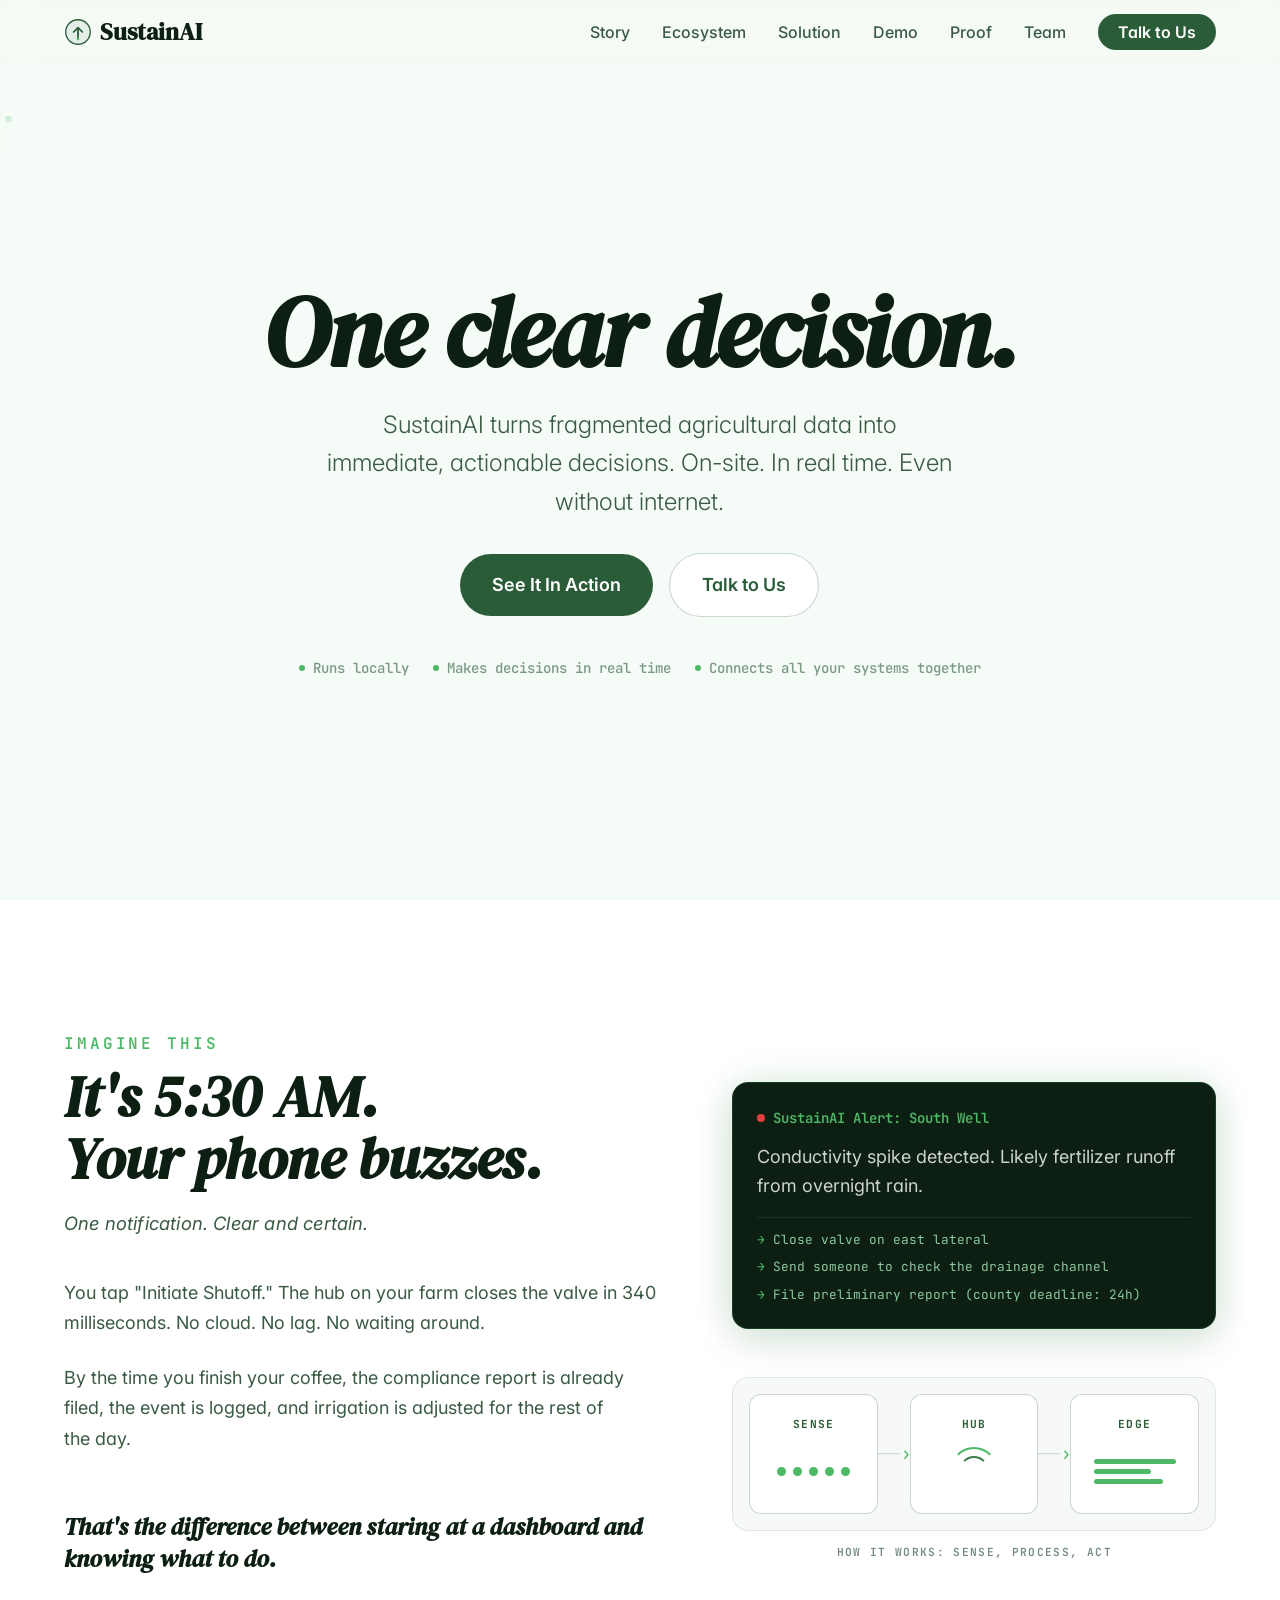
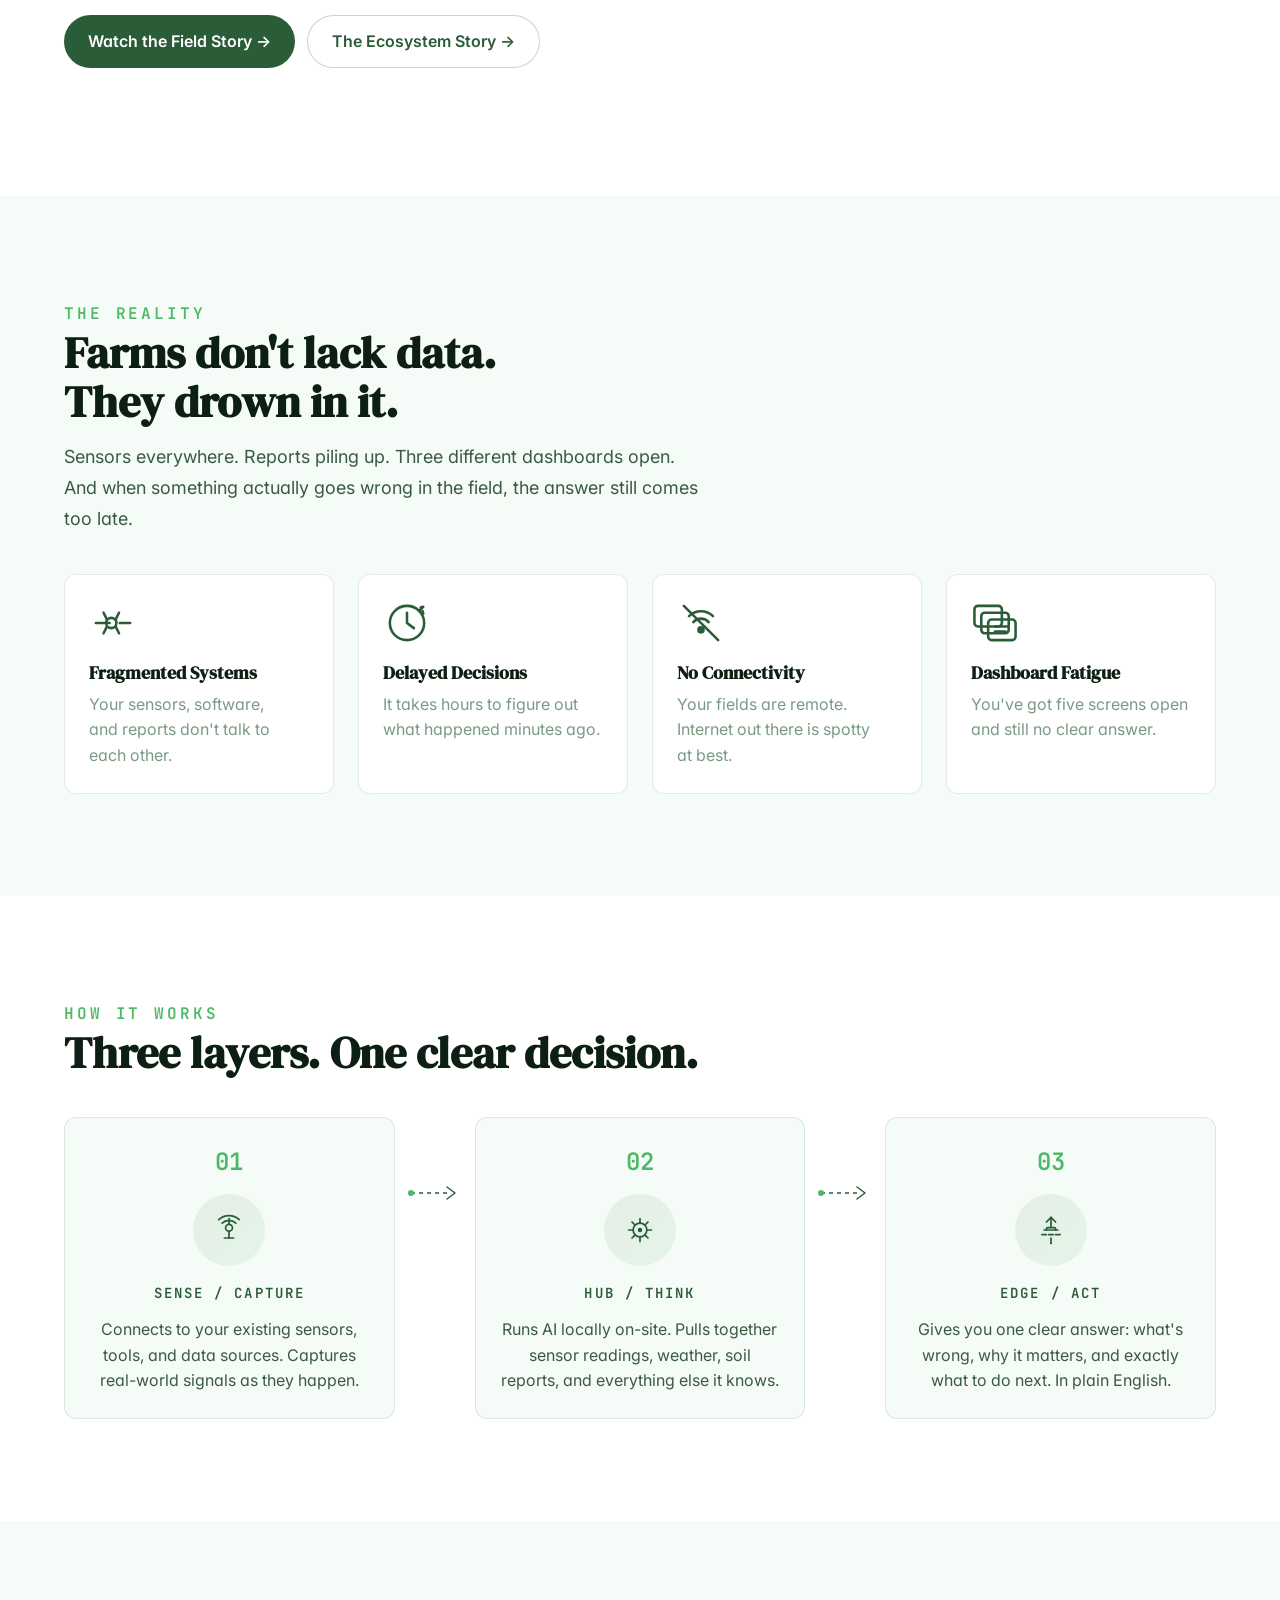
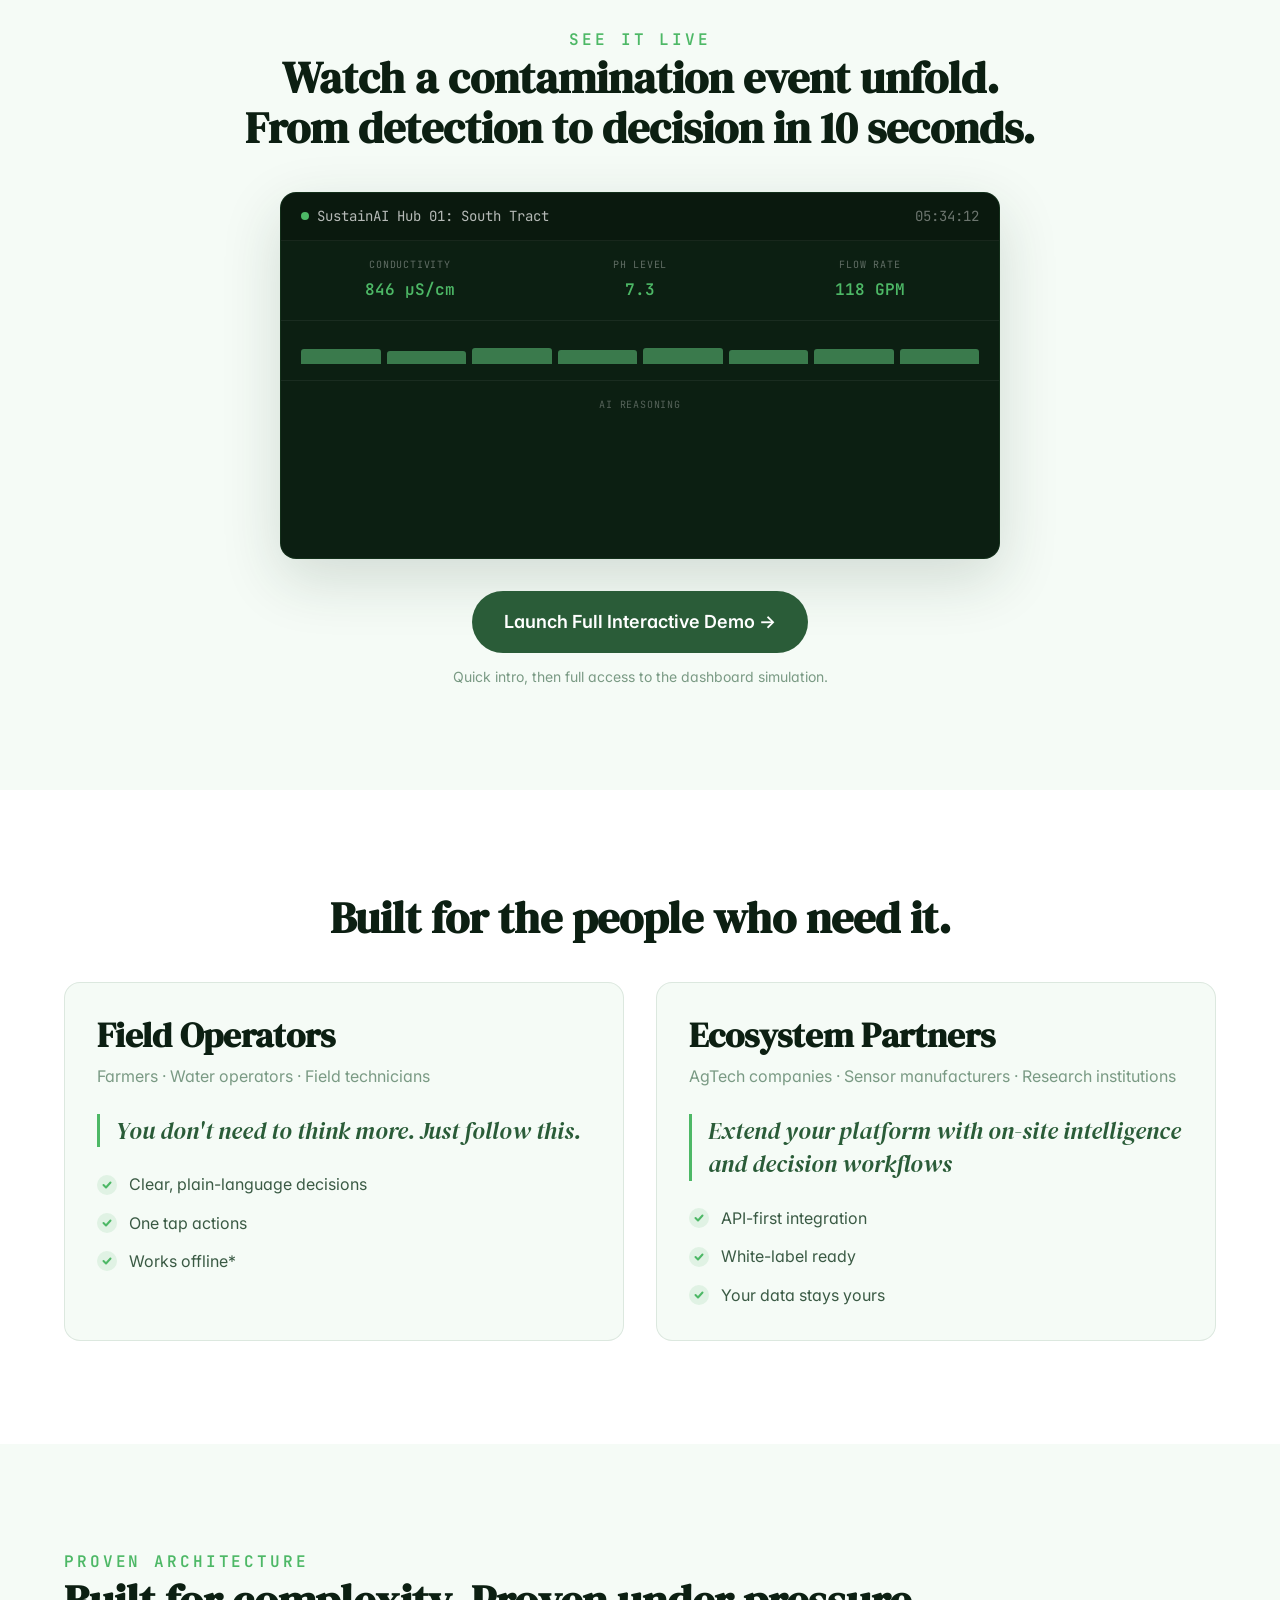
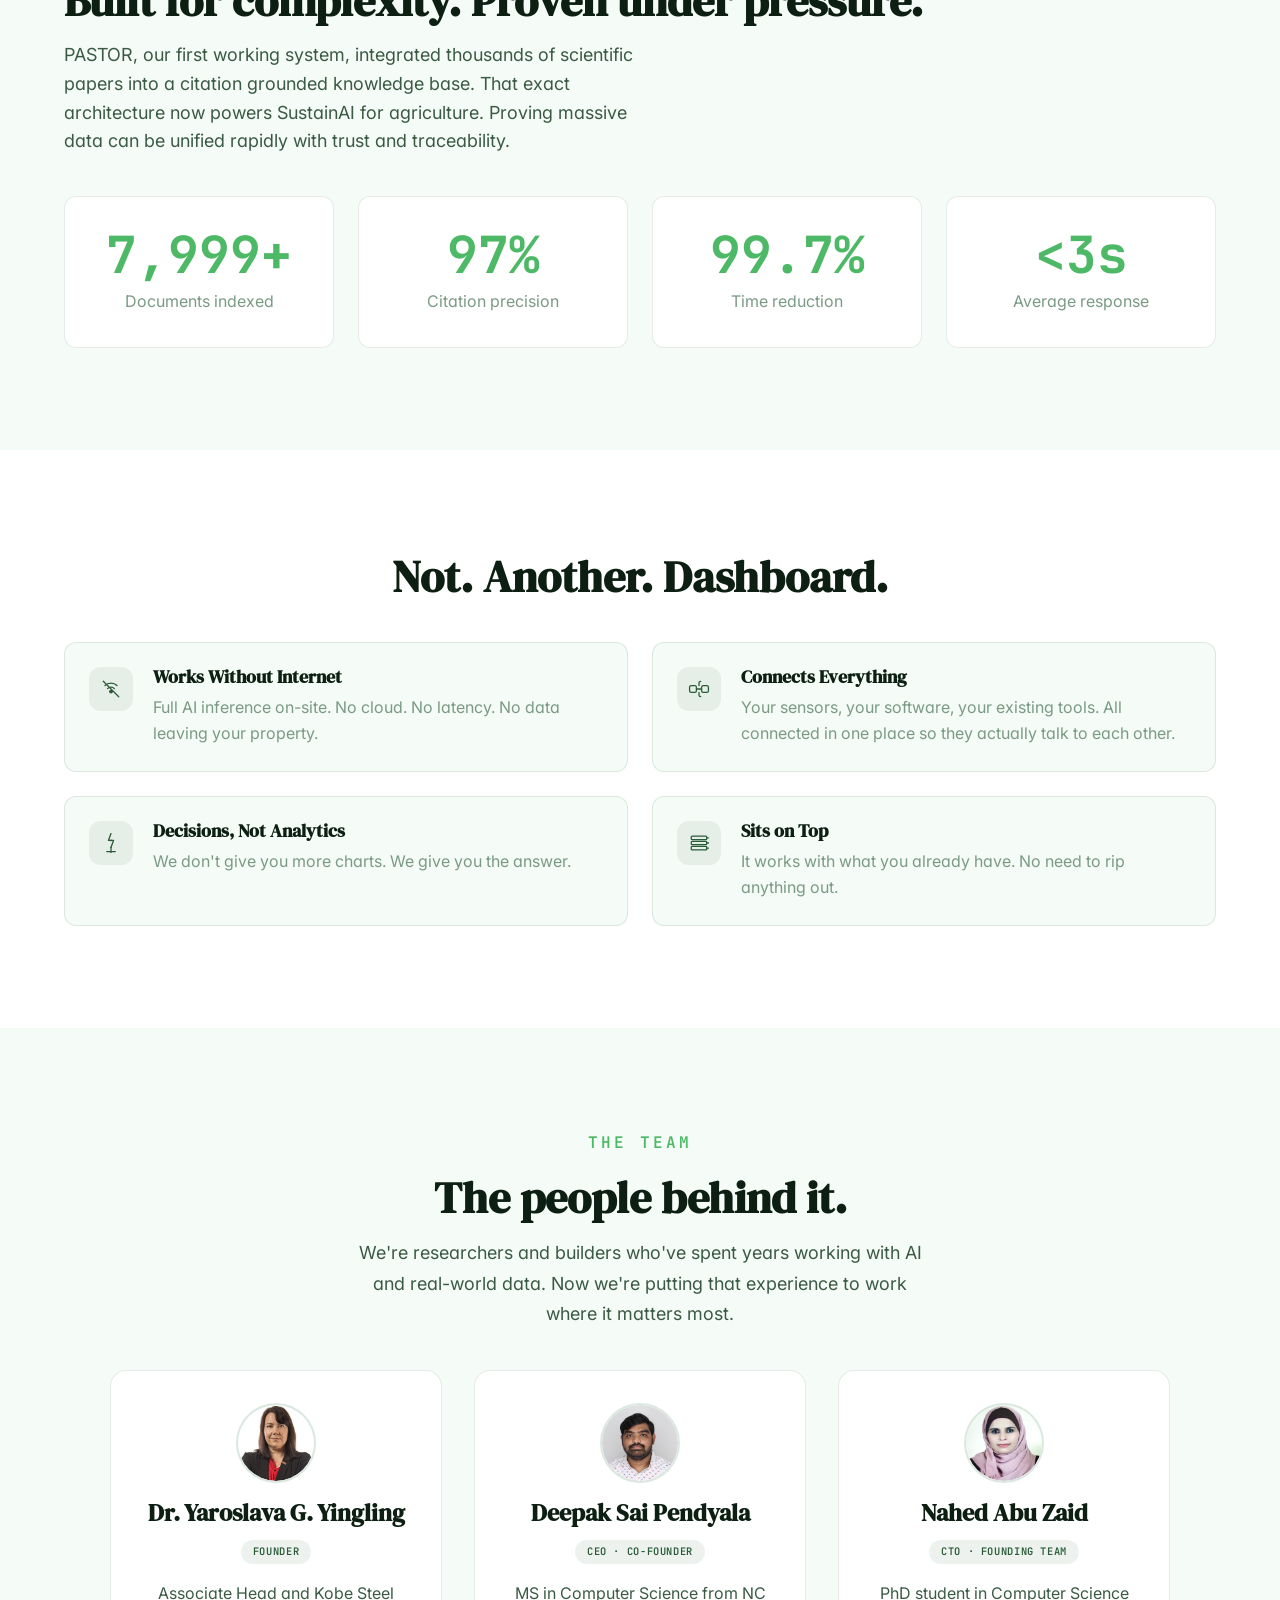
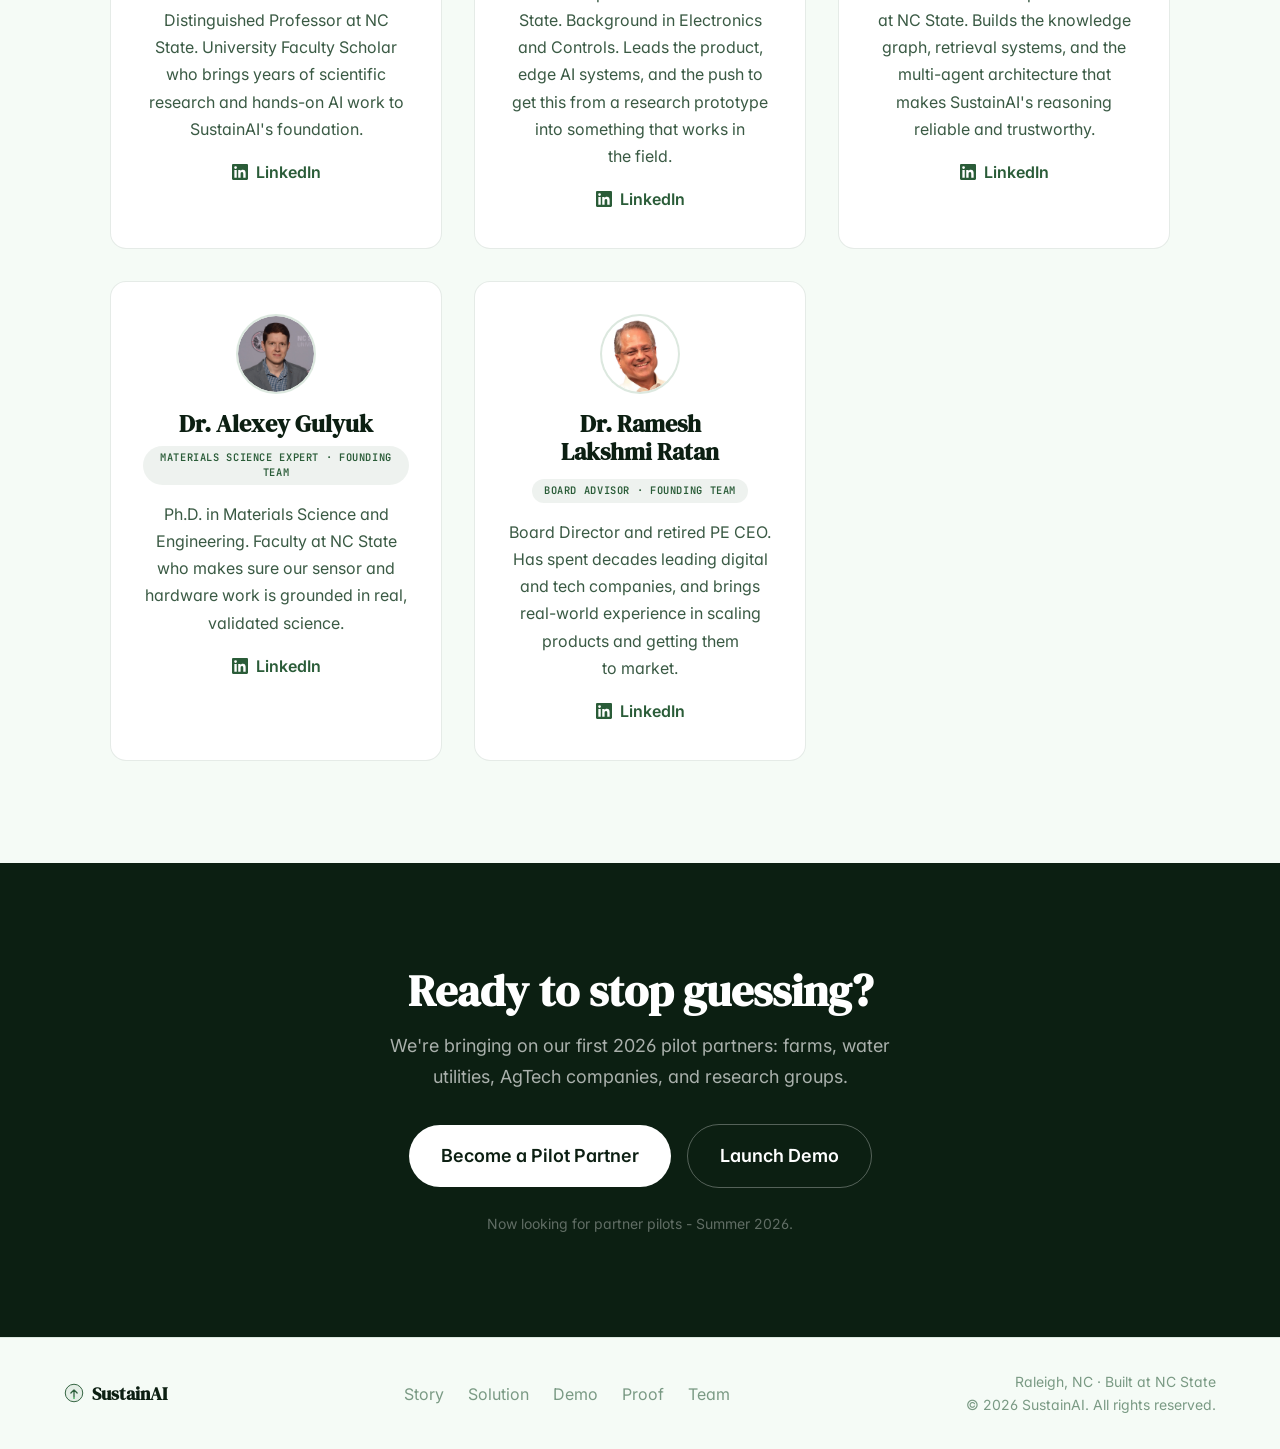
==== commit 471ab788: "Latest version of site" ====
--- a/index.html
+++ b/index.html
@@ -4,854 +4,826 @@
 <head>
     <meta charset="UTF-8">
     <meta name="viewport" content="width=device-width, initial-scale=1.0">
-    <title>SustainAI | Local-First AI for Agriculture</title>
+    <title>SustainAI - One Clear Answer</title>
+    <meta name="description"
+        content="SustainAI turns fragmented agricultural data into immediate, actionable decisions. On-site. In real time. Even without internet.">
+    <meta property="og:title" content="SustainAI — One Clear Answer">
+    <meta property="og:description"
+        content="From dashboards to decisions. AI that actually works at the edge of the field.">
+    <meta property="og:type" content="website">
+    <link rel="icon" type="image/svg+xml"
+        href="data:image/svg+xml,%3Csvg xmlns='http://www.w3.org/2000/svg' viewBox='0 0 32 32'%3E%3Ccircle cx='16' cy='16' r='14' fill='%232a5c38'/%3E%3Cpath d='M16 8 L16 20 M10 14 L16 8 L22 14' stroke='white' stroke-width='2.5' fill='none' stroke-linecap='round' stroke-linejoin='round'/%3E%3C/svg%3E">
     <link rel="preconnect" href="https://fonts.googleapis.com">
-    <link
-        href="https://fonts.googleapis.com/css2?family=Fraunces:ital,opsz,wght@0,9..144,300;0,9..144,400;0,9..144,500;0,9..144,600;0,9..144,700;1,9..144,300;1,9..144,400&family=Outfit:wght@300;400;500;600&family=JetBrains+Mono:wght@400;500&display=swap"
-        rel="stylesheet">
-    <meta name="description"
-        content="SustainAI is a local-first AI systems company building practical intelligence for agriculture and field environments.">
-    <meta name="theme-color" content="#030604">
-    <meta property="og:type" content="website">
-    <meta property="og:title" content="SustainAI. Local-first AI for agriculture">
-    <meta property="og:description"
-        content="Private AI infrastructure for farms. Turning fragmented data into clear, timely decisions. Built for the people who need it most.">
-    <meta property="og:url" content="https://sustain-ai.net">
-    <link rel="icon" type="image/svg+xml"
-        href="data:image/svg+xml,%3Csvg xmlns='http://www.w3.org/2000/svg' viewBox='0 0 32 32'%3E%3Crect width='32' height='32' rx='8' fill='%23050a06'/%3E%3Cpath d='M16 6v20M9 13c3-4 7-4 7-4s4 0 7 4M11 19c2-3 5-3 5-3s3 0 5 3' stroke='%234db866' stroke-width='2' stroke-linecap='round' fill='none'/%3E%3C/svg%3E">
-    <link rel="stylesheet" href="/css/styles.css">
+    <link rel="preconnect" href="https://fonts.gstatic.com" crossorigin>
+    <link rel="stylesheet" href="./css/styles.css">
 </head>
 
-<body class="loading">
-    <a href="#main" class="skip-link">Skip to main content</a>
-    <nav id="nav" aria-label="Main navigation">
-        <a href="#" class="nl">
-            <span class="nm">
-                <svg viewBox="0 0 24 24" fill="none" stroke="#4db866" stroke-width="2" stroke-linecap="round">
-                    <path d="M12 3v18" />
-                    <path d="M6 10c2.5-3 6-3 6-3s3.5 0 6 3" />
-                    <path d="M8 15c1.5-2 4-2 4-2s2.5 0 4 2" />
+<body>
+
+    <!-- ============================================================
+       NAVIGATION
+       ============================================================ -->
+    <nav class="nav" id="nav" role="navigation" aria-label="Main navigation">
+        <div class="nav__inner">
+            <a href="#" class="nav__logo" aria-label="SustainAI Home">
+                <svg width="28" height="28" viewBox="0 0 32 32" fill="none" aria-hidden="true">
+                    <circle cx="16" cy="16" r="14" stroke="#2a5c38" stroke-width="1.5" fill="rgba(42,92,56,0.08)" />
+                    <path d="M16 22V12M11 16l5-5 5 5" stroke="#2a5c38" stroke-width="2" stroke-linecap="round"
+                        stroke-linejoin="round" />
+                    <circle cx="16" cy="24" r="1.5" fill="#4db866" />
                 </svg>
-            </span>SustainAI
-        </a>
-        <button class="hb" id="menuBtn" aria-label="Open menu" aria-expanded="false">
-            <span></span><span></span><span></span>
-        </button>
+                SustainAI
+            </a>
+
+            <ul class="nav__links" role="list">
+                <li><a href="./story.html" class="nav__link">Story</a></li>
+                <li><a href="./story2.html" class="nav__link">Ecosystem</a></li>
+                <li><a href="#solution" class="nav__link">Solution</a></li>
+                <li><a href="#demo" class="nav__link">Demo</a></li>
+                <li><a href="#proof" class="nav__link">Proof</a></li>
+                <li><a href="#team" class="nav__link">Team</a></li>
+                <li><a href="#" class="nav__cta" data-modal="contact">Talk to Us</a></li>
+            </ul>
+
+            <button class="nav__hamburger" id="hamburger" aria-label="Toggle menu" aria-expanded="false">
+                <span></span>
+                <span></span>
+                <span></span>
+            </button>
+        </div>
+
+        <div class="nav__mobile" id="mobileMenu">
+            <a href="./story.html" class="mobile-link">Story</a>
+            <a href="./story2.html" class="mobile-link">Ecosystem</a>
+            <a href="#solution" class="mobile-link">Solution</a>
+            <a href="#demo" class="mobile-link">Demo</a>
+            <a href="#proof" class="mobile-link">Proof</a>
+            <a href="#team" class="mobile-link">Team</a>
+            <a href="#" class="mobile-link" data-modal="contact">Talk to Us</a>
+        </div>
     </nav>
 
-    <!-- Mobile nav overlay — OUTSIDE <nav> to escape backdrop-filter stacking context -->
-    <div class="nr" id="navMenu">
-        <a href="#prob" class="nk">Problem</a>
-        <a href="#sol" class="nk">Platform</a>
-        <a href="#usecases" class="nk">Use Cases</a>
-        <a href="#about" class="nk">About</a>
-        <a href="#prfs" class="nk">Evidence</a>
-        <a href="#team" class="nk">Team</a>
-        <a href="#" class="nk demo-nav-link" id="demoNavBtn">Try Demo</a>
-        <a href="#cta" class="nc">Request a Pilot</a>
-    </div>
-
-
-    <section class="hero" id="main">
-        <div class="hc">
-            <div class="ht sr d1">Local-First AI for Agriculture</div>
-            <h1 class="sr d2">AI that works where <em>your farm</em> does</h1>
-            <p class="hs sr d3">Turn sensor noise into clear decisions. On-site, offline ready, and built for the people
-                who grow our food.</p>
-            <div class="hc-actions sr d4">
-                <a href="#cta" class="btn-primary">Request a Pilot</a>
-                <a href="#sol" class="btn-secondary">See How It Works</a>
-            </div>
-            <div class="hero-proof sr d5">
-                <span>On-site inference</span>
-                <span class="proof-dot"></span>
-                <span>Your data never leaves your farm</span>
-                <span class="proof-dot"></span>
-                <span>Born at NC State</span>
-            </div>
-            <svg class="sr d5 parallax" data-speed="0.08" width="680" height="260" viewBox="0 0 520 200" fill="none"
-                style="display:block;margin:48px auto 0;opacity:0.85;max-width:100%">
-
-                <!-- SENSE: Left cluster (sensors) -->
-                <circle cx="60" cy="70" r="18" fill="rgba(77,184,102,0.08)" stroke="var(--lg)" stroke-width="1.2" />
-                <text x="60" y="74" text-anchor="middle" font-family="'JetBrains Mono',monospace" font-size="9"
-                    fill="var(--lg)" font-weight="500">H₂O</text>
-                <circle cx="45" cy="130" r="14" fill="rgba(77,184,102,0.06)" stroke="var(--lg)" stroke-width="1" />
-                <text x="45" y="134" text-anchor="middle" font-family="'JetBrains Mono',monospace" font-size="8"
-                    fill="var(--lg)">pH</text>
-                <circle cx="100" cy="145" r="12" fill="rgba(77,184,102,0.06)" stroke="var(--gm)" stroke-width="1" />
-                <text x="100" y="149" text-anchor="middle" font-family="'JetBrains Mono',monospace" font-size="7"
-                    fill="var(--gm)">SOIL</text>
-                <text x="70" y="26" text-anchor="middle" font-family="'JetBrains Mono',monospace" font-size="9"
-                    fill="var(--im)" letter-spacing="0.08em" font-weight="500">SENSE</text>
-                <line x1="70" y1="32" x2="70" y2="48" stroke="var(--lg)" stroke-width="0.8" opacity="0.3" />
-
-                <!-- Animated data lines: Sense → Hub -->
-                <line x1="78" y1="72" x2="195" y2="88" stroke="var(--lg)" stroke-width="1" stroke-dasharray="5,4"
-                    opacity="0.5">
-                    <animate attributeName="stroke-dashoffset" values="36;0" dur="2.5s" repeatCount="indefinite" />
-                </line>
-                <line x1="59" y1="118" x2="195" y2="95" stroke="var(--lg)" stroke-width="0.8" stroke-dasharray="4,4"
-                    opacity="0.35">
-                    <animate attributeName="stroke-dashoffset" values="32;0" dur="3s" repeatCount="indefinite" />
-                </line>
-                <line x1="110" y1="138" x2="195" y2="100" stroke="var(--gm)" stroke-width="0.8" stroke-dasharray="4,4"
-                    opacity="0.3">
-                    <animate attributeName="stroke-dashoffset" values="28;0" dur="2.8s" repeatCount="indefinite" />
-                </line>
-
-                <!-- HUB: Center box (intelligence) -->
-                <rect x="195" y="62" width="130" height="70" rx="14" fill="rgba(77,184,102,0.1)" stroke="var(--lg)"
-                    stroke-width="1.5" />
-                <text x="260" y="88" text-anchor="middle" font-family="'JetBrains Mono',monospace" font-size="10"
-                    fill="var(--gd)" font-weight="600" letter-spacing="0.1em">LOCAL HUB</text>
-                <text x="260" y="105" text-anchor="middle" font-family="'Outfit',sans-serif" font-size="9"
-                    fill="var(--im)">On-site AI reasoning</text>
-                <text x="260" y="118" text-anchor="middle" font-family="'Outfit',sans-serif" font-size="8"
-                    fill="var(--il)">LLM + ML + Knowledge Graph</text>
-                <text x="260" y="42" text-anchor="middle" font-family="'JetBrains Mono',monospace" font-size="9"
-                    fill="var(--im)" letter-spacing="0.08em" font-weight="500">HUB</text>
-                <line x1="260" y1="48" x2="260" y2="60" stroke="var(--lg)" stroke-width="0.8" opacity="0.3" />
-
-                <!-- Animated data line: Hub → Edge -->
-                <line x1="325" y1="92" x2="400" y2="80" stroke="var(--gd)" stroke-width="1.2" stroke-dasharray="6,4"
-                    opacity="0.5">
-                    <animate attributeName="stroke-dashoffset" values="0;-40" dur="2s" repeatCount="indefinite" />
-                </line>
-                <line x1="325" y1="100" x2="400" y2="130" stroke="var(--gd)" stroke-width="1" stroke-dasharray="5,4"
-                    opacity="0.35">
-                    <animate attributeName="stroke-dashoffset" values="0;-36" dur="2.2s" repeatCount="indefinite" />
-                </line>
-
-                <!-- EDGE: Right output nodes -->
-                <rect x="400" y="60" width="90" height="36" rx="10" fill="rgba(27,58,35,0.08)" stroke="var(--gd)"
-                    stroke-width="1.2" />
-                <text x="445" y="76" text-anchor="middle" font-family="'JetBrains Mono',monospace" font-size="8"
-                    fill="var(--gd)" font-weight="500">ALERT SENT</text>
-                <text x="445" y="88" text-anchor="middle" font-family="'Outfit',sans-serif" font-size="7.5"
-                    fill="var(--im)">Phone / Display</text>
-
-                <rect x="405" y="118" width="85" height="32" rx="10" fill="rgba(27,58,35,0.06)" stroke="var(--gd)"
-                    stroke-width="1" />
-                <text x="447" y="133" text-anchor="middle" font-family="'JetBrains Mono',monospace" font-size="7.5"
-                    fill="var(--gd)" font-weight="500">REPORT FILED</text>
-                <text x="447" y="144" text-anchor="middle" font-family="'Outfit',sans-serif" font-size="7"
-                    fill="var(--im)">Auto compliance</text>
-
-                <text x="445" y="42" text-anchor="middle" font-family="'JetBrains Mono',monospace" font-size="9"
-                    fill="var(--im)" letter-spacing="0.08em" font-weight="500">EDGE</text>
-                <line x1="445" y1="48" x2="445" y2="58" stroke="var(--gd)" stroke-width="0.8" opacity="0.3" />
-
-                <!-- Bottom story line -->
-                <text x="260" y="185" text-anchor="middle" font-family="'Outfit',sans-serif" font-size="10"
-                    fill="var(--il)" font-weight="300" font-style="italic">Sensor to decision. No cloud required.</text>
-            </svg>
-        </div>
-    </section>
-
-    <!-- About & Origin Story -->
-    <section class="about" id="about">
-        <div class="aboutc">
-            <div class="about-info">
-                <div class="plbl sr-left">Our Mission</div>
-                <h2 class="sr-left d1"
-                    style="font-family:var(--fd);font-size:clamp(1.8rem,3vw,2.4rem);font-weight:400;color:var(--ik);margin-bottom:20px;">
-                    Field operations need small, powerful AI. Not disconnected cloud models.</h2>
-                <p class="about-p sr-left d2">We combine on-site sensor data, private documents, and domain knowledge
-                    into one modular system that helps teams decide faster. Local-first, explainable, built for
-                    environments where connectivity is inconsistent and action cannot wait.</p>
-            </div>
-            <div class="about-quote sr-right d1 glass-panel" style="padding: 40px; border-radius: 20px;">
-                <div class="about-q">My father is a farmer. I grew up watching him walk the fields before sunrise,
-                    checking soil by feel. He didn't have sensors or software. He had experience. And most of the time,
-                    that was enough. But when it was not, the cost was real. <span
-                        style="display:block;margin-top:20px;font-size:0.85rem;color:var(--lg);font-family:var(--fm);text-transform:uppercase;font-style:normal;letter-spacing:0.04em;">—
-                        Deepak Sai Pendyala, CEO</span></div>
-                <p style="font-size:1.05rem;font-weight:300;color:var(--is);line-height:1.75;margin-top:20px;">SustainAI
-                    comes from direct exposure to the realities of agriculture. In many field environments, important
-                    decisions rely on fragmented information and tools that don't fit the conditions on the ground. We
-                    built SustainAI to close that gap.</p>
-            </div>
-        </div>
-    </section>
-
-    <!-- The Problem -->
-    <section class="prob" id="prob">
-        <div class="pc">
-            <div class="plbl sr">The Problem</div>
-            <h2 class="sr d1">Your farm generates data. But data is <em>not</em> a decision.</h2>
-            <p class="pb sr d2">Sensors, weather reports, lab results, and compliance files. All siloed, hard to
-                interpret, and useless without timely action.</p>
-
-            <div class="pcs">
-                <div class="pcd glass-panel sr d1">
-                    <div class="pcd-header">
-                        <svg width="36" height="36" viewBox="0 0 48 48" fill="none">
-                            <circle cx="12" cy="24" r="6" stroke="var(--lg)" stroke-width="1.5" />
-                            <circle cx="36" cy="14" r="6" stroke="var(--im)" stroke-width="1.5" />
-                            <circle cx="36" cy="34" r="6" stroke="var(--im)" stroke-width="1.5" />
-                            <line x1="18" y1="24" x2="30" y2="14" stroke="var(--is)" stroke-width="1.5"
-                                stroke-dasharray="3" />
-                            <line x1="18" y1="24" x2="30" y2="34" stroke="var(--is)" stroke-width="1.5"
-                                stroke-dasharray="3" />
-                        </svg>
-                        <h3>Fragmented Data</h3>
-                    </div>
-                    <p>Sensors, lab reports, and compliance docs scattered across systems. Signals exist, but they're
-                        disconnected.</p>
-                </div>
-                <div class="pcd glass-panel sr d2">
-                    <div class="pcd-header">
-                        <svg width="36" height="36" viewBox="0 0 48 48" fill="none">
-                            <rect x="6" y="10" width="36" height="28" rx="4" stroke="var(--lg)" stroke-width="1.5" />
-                            <path d="M12 30 L 20 20 L 28 26 L 36 14" stroke="var(--im)" stroke-width="1.5"
-                                fill="none" />
-                            <circle cx="28" cy="18" r="3" fill="var(--is)" />
-                        </svg>
-                        <h3>Hard to Interpret</h3>
-                    </div>
-                    <p>Raw readings and convoluted dashboards force specialists to decode data before anyone can act.
-                    </p>
-                </div>
-                <div class="pcd glass-panel sr d3">
-                    <div class="pcd-header">
-                        <svg width="36" height="36" viewBox="0 0 48 48" fill="none">
-                            <path d="M12 24 A 18 18 0 0 1 36 24" stroke="var(--is)" stroke-width="1.5"
-                                stroke-dasharray="4" />
-                            <path d="M18 30 A 10 10 0 0 1 30 30" stroke="var(--im)" stroke-width="1.5"
-                                stroke-dasharray="4" />
-                            <circle cx="24" cy="36" r="3" fill="var(--lg)" />
-                            <line x1="10" y1="10" x2="38" y2="38" stroke="var(--lg)" stroke-width="1.5" />
-                        </svg>
-                        <h3>Unreliable Connectivity</h3>
-                    </div>
-                    <p>Cloud tools assume stable internet. Farms and rural field environments rarely have that luxury.
-                    </p>
-                </div>
-                <div class="pcd glass-panel sr d4">
-                    <div class="pcd-header">
-                        <svg width="36" height="36" viewBox="0 0 48 48" fill="none">
-                            <circle cx="24" cy="24" r="16" stroke="var(--lg)" stroke-width="1.5" />
-                            <polyline points="24,12 24,24 32,24" stroke="var(--lg)" stroke-width="1.5" fill="none" />
-                            <line x1="24" y1="4" x2="24" y2="8" stroke="var(--im)" stroke-width="1.5" />
-                        </svg>
-                        <h3>Time Critical Decisions</h3>
-                    </div>
-                    <p>Water quality shifts and disease risks become expensive when guidance arrives an hour too late.
-                    </p>
-                </div>
-            </div>
-        </div>
-    </section>
-
-    <!-- Product Architecture -->
-    <section class="sol" id="sol">
-        <div class="solc">
-            <div class="solh">
-                <div class="plbl sr">Product Architecture</div>
-                <h2 class="sr d1">Three layers. One clear decision.</h2>
-            </div>
-            <div class="sst">
-                <div class="ss glass-panel sr-scale d1">
-                    <svg width="80" height="80" viewBox="0 0 72 72" fill="none" style="margin-bottom:20px">
-                        <circle cx="36" cy="36" r="28" fill="rgba(77,184,102,0.1)" />
-                        <rect x="22" y="26" width="6" height="24" rx="3" stroke="var(--lg)" stroke-width="1.2"
-                            fill="none" />
-                        <rect x="33" y="22" width="6" height="28" rx="3" stroke="var(--lg)" stroke-width="1.2"
-                            fill="none" />
-                        <rect x="44" y="28" width="6" height="22" rx="3" stroke="var(--lg)" stroke-width="1.2"
-                            fill="none" />
+    <!-- ============================================================
+       1. HERO
+       ============================================================ -->
+    <section class="hero" id="hero">
+        <canvas class="hero__canvas" id="heroCanvas" aria-hidden="true"></canvas>
+        <div class="hero__content">
+            <h1 class="hero__headline reveal">One clear decision.</h1>
+            <p class="hero__sub reveal reveal-delay-1">SustainAI turns fragmented agricultural data into immediate,
+                actionable decisions. On-site. In real time. Even without internet.</p>
+            <div class="hero__ctas reveal reveal-delay-2">
+                <a href="#demo" class="btn btn--primary btn--large">See It In Action</a>
+                <button class="btn btn--secondary btn--large" data-modal="contact">Talk to Us</button>
+            </div>
+            <div class="hero__proof reveal reveal-delay-3">
+                <span class="hero__badge">Runs locally</span>
+                <span class="hero__badge">Makes decisions in real time</span>
+                <span class="hero__badge">Connects all your systems together</span>
+            </div>
+        </div>
+    </section>
+
+    <!-- ============================================================
+       2. THE MOMENT: 5:30 AM Story
+       ============================================================ -->
+    <section class="story" id="story">
+        <div class="container">
+            <span class="section-label reveal">Imagine This</span>
+            <div class="story__grid">
+
+                <!-- Left: all narrative text -->
+                <div class="story__narrative">
+                    <h2 class="story__header reveal">It's 5:30 AM.<br>Your phone buzzes.</h2>
+                    <p class="story__subhead reveal">One notification. Clear and certain.</p>
+                    <p class="story__text reveal">You tap "Initiate Shutoff." The hub on your farm closes the
+                        valve in 340 milliseconds. No cloud. No lag. No waiting around.</p>
+                    <p class="story__text reveal">By the time you finish your coffee, the compliance report is
+                        already filed, the event is logged, and irrigation is adjusted for the rest of the day.</p>
+                    <p class="story__kicker reveal">That's the difference between staring at a dashboard and knowing
+                        what to do.</p>
+                    <div class="story__actions reveal">
+                        <a href="./story.html" class="btn btn--primary">Watch the Field Story →</a>
+                        <a href="./story2.html" class="btn btn--secondary">The Ecosystem Story →</a>
+                    </div>
+                </div>
+
+                <!-- Right: notification card + pipeline -->
+                <div class="story__aside">
+                    <div class="notification-card reveal">
+                        <div class="notification-card__header">
+                            <span class="notification-card__dot"></span>
+                            SustainAI Alert: South Well
+                        </div>
+                        <p class="notification-card__body">Conductivity spike detected. Likely fertilizer runoff from
+                            overnight rain.</p>
+                        <div class="notification-card__actions">
+                            <span class="notification-card__action">Close valve on east lateral</span>
+                            <span class="notification-card__action">Send someone to check the drainage channel</span>
+                            <span class="notification-card__action">File preliminary report (county deadline:
+                                24h)</span>
+                        </div>
+                    </div>
+
+                    <div class="pipeline-wrap reveal">
+                        <div class="pipeline">
+                            <div class="pipeline__stage">
+                                <div class="pipeline__stage-label">Sense</div>
+                                <div class="pipeline__stage-visual">
+                                    <div class="sensor-dots">
+                                        <span class="sensor-dot"></span>
+                                        <span class="sensor-dot"></span>
+                                        <span class="sensor-dot"></span>
+                                        <span class="sensor-dot"></span>
+                                        <span class="sensor-dot"></span>
+                                    </div>
+                                </div>
+                            </div>
+                            <div class="pipeline__connector"></div>
+                            <div class="pipeline__stage">
+                                <div class="pipeline__stage-label">Hub</div>
+                                <div class="pipeline__stage-visual">
+                                    <div class="processing-rings">
+                                        <div class="processing-ring processing-ring--outer"></div>
+                                        <div class="processing-ring processing-ring--inner"></div>
+                                    </div>
+                                </div>
+                            </div>
+                            <div class="pipeline__connector"></div>
+                            <div class="pipeline__stage">
+                                <div class="pipeline__stage-label">Edge</div>
+                                <div class="pipeline__stage-visual">
+                                    <div class="output-bars">
+                                        <div class="output-bar"></div>
+                                        <div class="output-bar"></div>
+                                        <div class="output-bar"></div>
+                                    </div>
+                                </div>
+                            </div>
+                        </div>
+                        <p class="pipeline-wrap__label">How it works: sense, process, act</p>
+                    </div>
+                </div>
+
+            </div>
+        </div>
+    </section>
+
+    <!-- ============================================================
+       3. THE PROBLEM
+       ============================================================ -->
+    <section class="problem" id="problem">
+        <div class="container">
+            <span class="section-label reveal">The Reality</span>
+            <h2 class="section-headline reveal">Farms don't lack data.<br>They drown in it.</h2>
+            <p class="section-body reveal">Sensors everywhere. Reports piling up. Three different dashboards open. And
+                when something actually goes wrong in the field, the answer still comes too late.</p>
+
+            <div class="problem__cards">
+                <div class="problem__card reveal">
+                    <svg class="problem__card-icon" viewBox="0 0 28 28" fill="none" stroke="currentColor"
+                        stroke-width="1.5" stroke-linecap="round" stroke-linejoin="round">
+                        <path d="M4 14h6" />
+                        <path d="M18 14h6" />
+                        <circle cx="13" cy="14" r="3" />
+                        <path d="M10.5 12l-2-4" />
+                        <path d="M15.5 12l2-4" />
+                        <path d="M10.5 16l-2 4" />
+                        <path d="M15.5 16l2 4" />
+                        <line x1="11" y1="14" x2="12" y2="14" stroke-dasharray="1 2" />
                     </svg>
-                    <div class="ssn">01</div>
-                    <h3>SustainAI Sense</h3>
-                    <div class="sss">Ingestion Layer</div>
-                    <p>Connects to existing field hardware. Water monitors, soil sensors, weather stations. Normalizes
-                        fragmented signals into usable data.</p>
-                </div>
-                <div class="ss glass-panel sr-scale d2">
-                    <svg width="80" height="80" viewBox="0 0 72 72" fill="none" style="margin-bottom:20px">
-                        <circle cx="36" cy="36" r="28" fill="rgba(77,184,102,0.1)" />
-                        <circle cx="36" cy="26" r="4" stroke="var(--lg)" stroke-width="1.2" fill="var(--f0)" />
-                        <circle cx="22" cy="38" r="3.5" stroke="var(--im)" stroke-width="1" fill="var(--f0)" />
-                        <circle cx="50" cy="38" r="3.5" stroke="var(--im)" stroke-width="1" fill="var(--f0)" />
-                        <line x1="33" y1="29" x2="24" y2="36" stroke="var(--lg)" stroke-width="1" opacity="0.6" />
-                        <line x1="39" y1="29" x2="48" y2="36" stroke="var(--lg)" stroke-width="1" opacity="0.6" />
+                    <h3 class="problem__card-title">Fragmented Systems</h3>
+                    <p class="problem__card-desc">Your sensors, software, and reports don't talk to each other.</p>
+                </div>
+
+                <div class="problem__card reveal reveal-delay-1">
+                    <svg class="problem__card-icon" viewBox="0 0 28 28" fill="none" stroke="currentColor"
+                        stroke-width="1.5" stroke-linecap="round" stroke-linejoin="round">
+                        <circle cx="14" cy="14" r="10" />
+                        <path d="M14 8v6l4 3" />
+                        <path d="M21 7l2-2" />
+                        <path d="M22 5l1.5-0.5" />
+                        <path d="M23 7l0.5 1.5" />
                     </svg>
-                    <div class="ssn">02</div>
-                    <h3>SustainAI Hub</h3>
-                    <div class="sss">On-site Intelligence Layer</div>
-                    <p>Runs fine-tuned language models, retrieval pipelines, and knowledge graph generation. Entirely on
-                        site, entirely private.</p>
-                </div>
-                <div class="ss glass-panel sr-scale d3">
-                    <svg width="80" height="80" viewBox="0 0 72 72" fill="none" style="margin-bottom:20px">
-                        <circle cx="36" cy="36" r="28" fill="rgba(77,184,102,0.1)" />
-                        <rect x="26" y="16" width="20" height="36" rx="4" stroke="var(--lg)" stroke-width="1.2"
-                            fill="none" />
-                        <path d="M30 42L34 46L42 36" stroke="var(--lg)" stroke-width="1.5" fill="none" />
+                    <h3 class="problem__card-title">Delayed Decisions</h3>
+                    <p class="problem__card-desc">It takes hours to figure out what happened minutes ago.</p>
+                </div>
+
+                <div class="problem__card reveal reveal-delay-2">
+                    <svg class="problem__card-icon" viewBox="0 0 28 28" fill="none" stroke="currentColor"
+                        stroke-width="1.5" stroke-linecap="round" stroke-linejoin="round">
+                        <path d="M7 10a10 10 0 0 1 14 0" />
+                        <path d="M9.5 13.5a6 6 0 0 1 9 0" />
+                        <circle cx="14" cy="18" r="1.5" fill="currentColor" />
+                        <line x1="4" y1="4" x2="24" y2="24" />
                     </svg>
-                    <div class="ssn">03</div>
-                    <h3>SustainAI Edge</h3>
-                    <div class="sss">Operator Interface</div>
-                    <p>Turns complexity into simple, explainable outputs. Decision ready alerts sent directly to a phone
-                        or barn display.</p>
-                </div>
-            </div>
-        </div>
-    </section>
-
-    <!-- Use Cases -->
-    <section class="usecases" id="usecases">
-        <div class="ucc">
-            <div class="uch">
-                <div class="plbl sr">Initial Market Use Cases</div>
-                <h2 class="sr d1">Built for the workflows that matter.</h2>
-            </div>
-            <div class="uc-grid">
-                <div class="uc-card sr d1">
-                    <div class="uc-header">
-                        <svg class="uc-icon" width="28" height="28" viewBox="0 0 24 24" fill="none" stroke="var(--gm)"
+                    <h3 class="problem__card-title">No Connectivity</h3>
+                    <p class="problem__card-desc">Your fields are remote. Internet out there is spotty at best.</p>
+                </div>
+
+                <div class="problem__card reveal reveal-delay-3">
+                    <svg class="problem__card-icon" viewBox="0 0 28 28" fill="none" stroke="currentColor"
+                        stroke-width="1.5" stroke-linecap="round" stroke-linejoin="round">
+                        <rect x="2" y="4" width="16" height="12" rx="2" />
+                        <rect x="6" y="8" width="16" height="12" rx="2" />
+                        <rect x="10" y="12" width="16" height="12" rx="2" />
+                        <line x1="14" y1="16" x2="22" y2="16" />
+                        <line x1="14" y1="19" x2="20" y2="19" />
+                    </svg>
+                    <h3 class="problem__card-title">Dashboard Fatigue</h3>
+                    <p class="problem__card-desc">You've got five screens open and still no clear answer.</p>
+                </div>
+            </div>
+        </div>
+    </section>
+
+    <!-- ============================================================
+       4. THE SOLUTION
+       ============================================================ -->
+    <section class="solution" id="solution">
+        <div class="container">
+            <span class="section-label reveal">How It Works</span>
+            <h2 class="section-headline reveal">Three layers. One clear decision.</h2>
+
+            <div class="solution__steps">
+                <div class="solution__step reveal">
+                    <div class="solution__step-num">01</div>
+                    <div class="solution__step-icon">
+                        <svg width="32" height="32" viewBox="0 0 28 28" fill="none" stroke="currentColor"
                             stroke-width="1.5" stroke-linecap="round" stroke-linejoin="round">
-                            <path d="M12 2.69l5.66 5.66a8 8 0 1 1-11.31 0z" />
-                        </svg>
-                        <h3>Water Quality Monitoring</h3>
-                    </div>
-                    <p>Proactive anomaly detection across wells and distribution points. 80% of Safe Drinking Water Act
-                        violations come from small systems. We catch the shift before it becomes a penalty.</p>
-                </div>
-                <div class="uc-card sr d2">
-                    <div class="uc-header">
-                        <svg class="uc-icon" width="28" height="28" viewBox="0 0 24 24" fill="none" stroke="var(--gm)"
-                            stroke-width="1.5" stroke-linecap="round">
-                            <path d="M12 22c4-4 8-7.5 8-12a8 8 0 1 0-16 0c0 4.5 4 8 8 12z" />
-                            <path d="M12 10v4" />
-                            <path d="M10 12h4" />
-                        </svg>
-                        <h3>Nutrient &amp; Runoff Risk</h3>
-                    </div>
-                    <p>Combines soil, weather, and sensor data to flag fertilization imbalances and runoff risk before
-                        they reach waterways. Field specific recommendations with water savings measurable from the
-                        first irrigation cycle.</p>
-                </div>
-                <div class="uc-card sr d3">
-                    <div class="uc-header">
-                        <svg class="uc-icon" width="28" height="28" viewBox="0 0 24 24" fill="none" stroke="var(--gm)"
-                            stroke-width="1.5" stroke-linecap="round">
+                            <path d="M14 4v4" />
+                            <circle cx="14" cy="12" r="3" />
+                            <path d="M8 8a8.5 8.5 0 0 1 12 0" />
+                            <path d="M5 5a13 13 0 0 1 18 0" />
+                            <path d="M14 15v6" />
+                            <path d="M10 21h8" />
+                        </svg>
+                    </div>
+                    <div class="solution__step-label">Sense / Capture</div>
+                    <p class="solution__step-desc">Connects to your existing sensors, tools, and data sources. Captures
+                        real-world signals as they happen.</p>
+                </div>
+
+                <div class="solution__arrow reveal">
+                    <svg width="48" height="24" viewBox="0 0 48 24" fill="none">
+                        <path d="M0 12h40" stroke="#2a5c38" stroke-width="1.5" stroke-dasharray="4 4" id="arrowPath1" />
+                        <path d="M36 6l8 6-8 6" stroke="#2a5c38" stroke-width="1.5" stroke-linecap="round"
+                            stroke-linejoin="round" />
+                        <circle r="3" fill="#4db866" class="solution__arrow-dot"
+                            style="offset-path: path('M0 12 L40 12'); offset-rotate: 0deg;" />
+                    </svg>
+                </div>
+
+                <div class="solution__step reveal reveal-delay-1">
+                    <div class="solution__step-num">02</div>
+                    <div class="solution__step-icon">
+                        <svg width="32" height="32" viewBox="0 0 28 28" fill="none" stroke="currentColor"
+                            stroke-width="1.5" stroke-linecap="round" stroke-linejoin="round">
+                            <circle cx="14" cy="14" r="6" />
+                            <path d="M14 8V4" />
+                            <path d="M14 24v-4" />
+                            <path d="M8 14H4" />
+                            <path d="M24 14h-4" />
+                            <path d="M9.76 9.76L7 7" />
+                            <path d="M21 21l-2.76-2.76" />
+                            <path d="M9.76 18.24L7 21" />
+                            <path d="M21 7l-2.76 2.76" />
+                            <circle cx="14" cy="14" r="2" fill="currentColor" stroke="none" />
+                        </svg>
+                    </div>
+                    <div class="solution__step-label">Hub / Think</div>
+                    <p class="solution__step-desc">Runs AI locally on-site. Pulls together sensor readings,
+                        weather, soil reports, and everything else it knows.</p>
+                </div>
+
+                <div class="solution__arrow reveal">
+                    <svg width="48" height="24" viewBox="0 0 48 24" fill="none">
+                        <path d="M0 12h40" stroke="#2a5c38" stroke-width="1.5" stroke-dasharray="4 4" id="arrowPath2" />
+                        <path d="M36 6l8 6-8 6" stroke="#2a5c38" stroke-width="1.5" stroke-linecap="round"
+                            stroke-linejoin="round" />
+                        <circle r="3" fill="#4db866" class="solution__arrow-dot"
+                            style="offset-path: path('M0 12 L40 12'); offset-rotate: 0deg; animation-delay: 1s;" />
+                    </svg>
+                </div>
+
+                <div class="solution__step reveal reveal-delay-2">
+                    <div class="solution__step-num">03</div>
+                    <div class="solution__step-icon">
+                        <svg width="32" height="32" viewBox="0 0 28 28" fill="none" stroke="currentColor"
+                            stroke-width="1.5" stroke-linecap="round" stroke-linejoin="round">
+                            <path d="M14 3L14 11" />
+                            <path d="M10 7l4-4 4 4" />
+                            <path d="M8 14h12" />
+                            <path d="M6 18h4" />
+                            <path d="M12 18h4" />
+                            <path d="M18 18h4" />
+                            <path d="M14 21v3" />
+                            <circle cx="14" cy="25.5" r="1" fill="currentColor" stroke="none" />
+                            <path d="M10 14v-1a1 1 0 0 1 1-1h6a1 1 0 0 1 1 1v1" />
+                        </svg>
+                    </div>
+                    <div class="solution__step-label">Edge / Act</div>
+                    <p class="solution__step-desc">Gives you one clear answer: what's wrong, why it matters, and
+                        exactly what to do next. In plain English.</p>
+                </div>
+            </div>
+        </div>
+    </section>
+
+    <!-- ============================================================
+       5. THE DEMO
+       ============================================================ -->
+    <section class="demo" id="demo">
+        <div class="container" style="text-align: center;">
+            <span class="section-label reveal">See It Live</span>
+            <h2 class="section-headline reveal">Watch a contamination event unfold.<br>From detection to decision in
+                10 seconds.</h2>
+
+            <div class="demo__wrapper reveal">
+                <div class="demo__screen" id="demoScreen">
+                    <div class="demo__topbar">
+                        <span class="demo__topbar-title">
+                            <span class="demo__pulse"></span>
+                            SustainAI Hub 01: South Tract
+                        </span>
+                        <span class="demo__topbar-time" id="demoTime">05:34:12</span>
+                    </div>
+
+                    <div class="demo__kpis">
+                        <div class="demo__kpi">
+                            <div class="demo__kpi-label">Conductivity</div>
+                            <div class="demo__kpi-value" id="kpiConductivity">840 µS/cm</div>
+                        </div>
+                        <div class="demo__kpi">
+                            <div class="demo__kpi-label">pH Level</div>
+                            <div class="demo__kpi-value" id="kpiPh">7.2</div>
+                        </div>
+                        <div class="demo__kpi">
+                            <div class="demo__kpi-label">Flow Rate</div>
+                            <div class="demo__kpi-value" id="kpiFlow">120 GPM</div>
+                        </div>
+                    </div>
+
+                    <div class="demo__chart" id="demoChart">
+                        <div class="demo__bar" style="height: 55%"></div>
+                        <div class="demo__bar" style="height: 48%"></div>
+                        <div class="demo__bar" style="height: 60%"></div>
+                        <div class="demo__bar" style="height: 52%"></div>
+                        <div class="demo__bar" style="height: 58%"></div>
+                        <div class="demo__bar" style="height: 50%"></div>
+                        <div class="demo__bar" style="height: 54%"></div>
+                        <div class="demo__bar" style="height: 56%"></div>
+                    </div>
+
+                    <div class="demo__log" id="demoLog">
+                        <div class="demo__log-label">AI Reasoning</div>
+                        <div class="demo__log-entry demo__log-entry--alert" id="logAlert">
+                            ⚠ Conductivity anomaly detected at South Well (1180 µS/cm)
+                        </div>
+                        <div class="demo__log-entry demo__log-entry--response" id="logResponse"></div>
+                        <div class="demo__log-entry demo__log-entry--success" id="logSuccess">
+                            ✓ Done: Valve closed, report filed
+                        </div>
+                    </div>
+                </div>
+            </div>
+
+            <div class="demo__cta-area reveal">
+                <a href="./demo.html" class="btn btn--primary btn--large">Launch Full Interactive Demo →</a>
+                <p class="demo__cta-note">Quick intro, then full access to the dashboard simulation.</p>
+            </div>
+        </div>
+    </section>
+
+    <!-- ============================================================
+       6. WHO IT'S FOR
+       ============================================================ -->
+    <section class="audience" id="audience">
+        <div class="container">
+            <h2 class="section-headline reveal" style="text-align: center;">Built for the people who need it.</h2>
+
+            <div class="audience__grid">
+                <div class="audience__card reveal">
+                    <h3 class="audience__card-title">Field Operators</h3>
+                    <p class="audience__card-sub">Farmers · Water operators · Field technicians</p>
+                    <p class="audience__card-quote">You don't need to think more. Just follow this.</p>
+                    <ul class="audience__checklist" role="list">
+                        <li class="audience__check">
+                            <span class="audience__check-icon">
+                                <svg width="12" height="12" viewBox="0 0 12 12" fill="none" stroke="currentColor"
+                                    stroke-width="2" stroke-linecap="round" stroke-linejoin="round">
+                                    <path d="M2.5 6l2.5 2.5 4.5-5" />
+                                </svg>
+                            </span>
+                            Clear, plain-language decisions
+                        </li>
+                        <li class="audience__check">
+                            <span class="audience__check-icon">
+                                <svg width="12" height="12" viewBox="0 0 12 12" fill="none" stroke="currentColor"
+                                    stroke-width="2" stroke-linecap="round" stroke-linejoin="round">
+                                    <path d="M2.5 6l2.5 2.5 4.5-5" />
+                                </svg>
+                            </span>
+                            One tap actions
+                        </li>
+                        <li class="audience__check">
+                            <span class="audience__check-icon">
+                                <svg width="12" height="12" viewBox="0 0 12 12" fill="none" stroke="currentColor"
+                                    stroke-width="2" stroke-linecap="round" stroke-linejoin="round">
+                                    <path d="M2.5 6l2.5 2.5 4.5-5" />
+                                </svg>
+                            </span>
+                            Works offline*
+                        </li>
+                    </ul>
+                </div>
+
+                <div class="audience__card reveal reveal-delay-1">
+                    <h3 class="audience__card-title">Ecosystem Partners</h3>
+                    <p class="audience__card-sub">AgTech companies · Sensor manufacturers · Research institutions</p>
+                    <p class="audience__card-quote">Extend your platform with on-site intelligence and decision
+                        workflows</p>
+                    <ul class="audience__checklist" role="list">
+                        <li class="audience__check">
+                            <span class="audience__check-icon">
+                                <svg width="12" height="12" viewBox="0 0 12 12" fill="none" stroke="currentColor"
+                                    stroke-width="2" stroke-linecap="round" stroke-linejoin="round">
+                                    <path d="M2.5 6l2.5 2.5 4.5-5" />
+                                </svg>
+                            </span>
+                            API-first integration
+                        </li>
+                        <li class="audience__check">
+                            <span class="audience__check-icon">
+                                <svg width="12" height="12" viewBox="0 0 12 12" fill="none" stroke="currentColor"
+                                    stroke-width="2" stroke-linecap="round" stroke-linejoin="round">
+                                    <path d="M2.5 6l2.5 2.5 4.5-5" />
+                                </svg>
+                            </span>
+                            White-label ready
+                        </li>
+                        <li class="audience__check">
+                            <span class="audience__check-icon">
+                                <svg width="12" height="12" viewBox="0 0 12 12" fill="none" stroke="currentColor"
+                                    stroke-width="2" stroke-linecap="round" stroke-linejoin="round">
+                                    <path d="M2.5 6l2.5 2.5 4.5-5" />
+                                </svg>
+                            </span>
+                            Your data stays yours
+                        </li>
+                    </ul>
+                </div>
+            </div>
+        </div>
+    </section>
+
+    <!-- ============================================================
+       7. PROOF
+       ============================================================ -->
+    <section class="proof" id="proof">
+        <div class="container">
+            <span class="section-label reveal">Proven Architecture</span>
+            <h2 class="section-headline reveal">Built for complexity. Proven under pressure.</h2>
+            <p class="proof__subtitle reveal">PASTOR, our first working system, integrated thousands of scientific
+                papers into a citation grounded knowledge base. That exact architecture now powers SustainAI for
+                agriculture. Proving massive data can be unified rapidly with trust and traceability.</p>
+
+            <div class="proof__stats">
+                <div class="proof__stat reveal">
+                    <div class="proof__stat-number" data-count="8000" data-suffix="+">0</div>
+                    <div class="proof__stat-label">Documents indexed</div>
+                </div>
+                <div class="proof__stat reveal reveal-delay-1">
+                    <div class="proof__stat-number" data-count="98" data-suffix="%">0</div>
+                    <div class="proof__stat-label">Citation precision</div>
+                </div>
+                <div class="proof__stat reveal reveal-delay-2">
+                    <div class="proof__stat-number" data-count="99.7" data-suffix="%" data-decimals="1">0</div>
+                    <div class="proof__stat-label">Time reduction</div>
+                </div>
+                <div class="proof__stat reveal reveal-delay-3">
+                    <div class="proof__stat-number" data-prefix="<" data-count="4" data-suffix="s">0</div>
+                    <div class="proof__stat-label">Average response</div>
+                </div>
+            </div>
+        </div>
+    </section>
+
+    <!-- ============================================================
+       8. WHY DIFFERENT
+       ============================================================ -->
+    <section class="moat" id="moat">
+        <div class="container">
+            <h2 class="section-headline reveal" style="text-align: center;">Not. Another. Dashboard.</h2>
+
+            <div class="moat__grid">
+                <div class="moat__card reveal">
+                    <div class="moat__card-icon">
+                        <svg width="24" height="24" viewBox="0 0 28 28" fill="none" stroke="currentColor"
+                            stroke-width="1.5" stroke-linecap="round" stroke-linejoin="round">
+                            <path d="M7 10a10 10 0 0 1 14 0" />
+                            <path d="M10 13.5a5.5 5.5 0 0 1 8 0" />
+                            <circle cx="14" cy="17" r="1.5" fill="currentColor" />
+                            <line x1="5" y1="5" x2="23" y2="23" />
+                        </svg>
+                    </div>
+                    <div>
+                        <h3 class="moat__card-title">Works Without Internet</h3>
+                        <p class="moat__card-desc">Full AI inference on-site. No cloud. No latency. No data leaving your
+                            property.</p>
+                    </div>
+                </div>
+
+                <div class="moat__card reveal reveal-delay-1">
+                    <div class="moat__card-icon">
+                        <svg width="24" height="24" viewBox="0 0 28 28" fill="none" stroke="currentColor"
+                            stroke-width="1.5" stroke-linecap="round" stroke-linejoin="round">
+                            <rect x="3" y="10" width="8" height="8" rx="2" />
+                            <rect x="17" y="10" width="8" height="8" rx="2" />
+                            <path d="M11 14h6" />
+                            <path d="M14 10V7a2 2 0 0 1 2-2h0" />
+                            <path d="M14 18v3a2 2 0 0 0 2 2h0" />
+                        </svg>
+                    </div>
+                    <div>
+                        <h3 class="moat__card-title">Connects Everything</h3>
+                        <p class="moat__card-desc">Your sensors, your software, your existing tools. All connected in
+                            one place so they actually talk to each other.</p>
+                    </div>
+                </div>
+
+                <div class="moat__card reveal reveal-delay-2">
+                    <div class="moat__card-icon">
+                        <svg width="24" height="24" viewBox="0 0 28 28" fill="none" stroke="currentColor"
+                            stroke-width="1.5" stroke-linecap="round" stroke-linejoin="round">
+                            <path d="M14 3l-3 8h6l-3 8" />
+                            <path d="M14 19v6" />
+                            <circle cx="14" cy="11" r="1" fill="currentColor" stroke="none" />
+                            <path d="M9 24h10" />
+                        </svg>
+                    </div>
+                    <div>
+                        <h3 class="moat__card-title">Decisions, Not Analytics</h3>
+                        <p class="moat__card-desc">We don't give you more charts. We give you the answer.</p>
+                    </div>
+                </div>
+
+                <div class="moat__card reveal reveal-delay-3">
+                    <div class="moat__card-icon">
+                        <svg width="24" height="24" viewBox="0 0 28 28" fill="none" stroke="currentColor"
+                            stroke-width="1.5" stroke-linecap="round" stroke-linejoin="round">
+                            <rect x="5" y="6" width="18" height="4" rx="1" />
+                            <rect x="5" y="12" width="18" height="4" rx="1" />
+                            <rect x="5" y="18" width="18" height="4" rx="1" />
+                            <path d="M23 8h2" />
+                            <path d="M23 14h2" />
+                            <path d="M23 20h2" />
+                        </svg>
+                    </div>
+                    <div>
+                        <h3 class="moat__card-title">Sits on Top</h3>
+                        <p class="moat__card-desc">It works with what you already have. No need to rip anything out.</p>
+                    </div>
+                </div>
+            </div>
+        </div>
+    </section>
+
+    <!-- ============================================================
+       9. TEAM
+       ============================================================ -->
+    <section class="team" id="team">
+        <div class="container">
+            <span class="section-label reveal" style="display:block; text-align:center;">The Team</span>
+            <h2 class="section-headline reveal" style="text-align:center;">The people behind it.</h2>
+            <p class="section-body reveal" style="text-align:center; max-width: 52ch; margin: 0 auto;">We're
+                researchers and builders who've spent years working with AI and real-world data. Now we're putting
+                that experience to work where it matters most.</p>
+
+            <div class="team__grid">
+
+                <!-- Dr. Yaroslava G. Yingling -->
+                <div class="team__card reveal">
+                    <div class="team__avatar team__avatar--photo">
+                        <img src="/images/yingling.jpg" alt="Dr. Yaroslava G. Yingling">
+                    </div>
+                    <h3 class="team__name">Dr. Yaroslava G. Yingling</h3>
+                    <span class="team__role">Founder</span>
+                    <p class="team__bio">Associate Head and Kobe Steel Distinguished Professor at NC State.
+                        University Faculty Scholar who brings years of scientific research and hands-on AI work to
+                        SustainAI's foundation.</p>
+                    <a href="https://www.linkedin.com/in/yaroslava-yingling/" target="_blank" rel="noopener noreferrer"
+                        class="team__link">
+                        <svg width="16" height="16" viewBox="0 0 24 24" fill="currentColor">
                             <path
-                                d="M10.29 3.86L1.82 18a2 2 0 0 0 1.71 3h16.94a2 2 0 0 0 1.71-3L13.71 3.86a2 2 0 0 0-3.42 0z" />
-                            <line x1="12" y1="9" x2="12" y2="13" />
-                            <line x1="12" y1="17" x2="12.01" y2="17" />
-                        </svg>
-                        <h3>Livestock Health Monitoring</h3>
-                    </div>
-                    <p>Detects early disease indicators from activity, rumination, and temperature signals on site,
-                        without cloud dependency. Livestock disease costs U.S. operations over $300 billion annually.
-                        Catching a case 24 to 48 hours earlier saves $200 to $500 per animal in treatment costs and
-                        improves cure rates.</p>
-                </div>
-                <div class="uc-card sr d4">
-                    <div class="uc-header">
-                        <svg class="uc-icon" width="28" height="28" viewBox="0 0 24 24" fill="none" stroke="var(--gm)"
-                            stroke-width="1.5" stroke-linecap="round">
-                            <path d="M14 2H6a2 2 0 0 0-2 2v16a2 2 0 0 0 2 2h12a2 2 0 0 0 2-2V8z" />
-                            <polyline points="14 2 14 8 20 8" />
-                            <line x1="16" y1="13" x2="8" y2="13" />
-                            <line x1="16" y1="17" x2="8" y2="17" />
-                        </svg>
-                        <h3>Compliance &amp; Reporting</h3>
-                    </div>
-                    <p>Reasons over EPA thresholds, county regulations, and your operational data to flag compliance
-                        risks before they escalate. Violations under the Safe Drinking Water Act can run $25,000 or more
-                        per day. We give you the answer before the question becomes urgent.</p>
-                </div>
-            </div>
-        </div>
-    </section>
-
-    <!-- Envision Workflow -->
-    <section class="env">
-        <div class="ec">
-            <div class="et sr">The Operator Experience</div>
-            <h2 class="sr d1">It is 5:30 in the morning. Your phone buzzes. Once.</h2>
-            <div class="env-grid">
-                <div class="en sr d3">
-                    <p>The SustainAI system flagged an overnight shift in water conductivity at the south well. Based on
-                        your soil type and recent weather, it suggests possible contamination from field runoff.</p>
-                    <p>Because the system had a connection last night, it already pulled the latest county advisory and
-                        cross-referenced your readings. It's showing you <strong>two recommended actions in three
-                            sentences</strong>.</p>
-                    <p>You didn't open a dashboard. You didn't call a consultant. You didn't wait for a cloud server.
-                        <strong>The answer was already there.</strong> Generated on your property, by a system that
-                        understands your farm.</p>
-                </div>
-                <div class="env-visual sr d4"
-                    style="position:relative; width:100%; height:440px; display:flex; justify-content:center;">
-                    <!-- Phone 2 (Background - Irrigation) -->
-                    <svg class="p2" width="260" height="440" viewBox="0 0 260 440" fill="none"
-                        style="position:absolute; right: -25px; top: 30px; filter:drop-shadow(0 10px 30px rgba(0,0,0,0.05)); z-index: 1; transform: scale(0.97) rotate(2deg); opacity: 0.95;">
-                        <!-- Phone body -->
-                        <rect x="10" y="10" width="240" height="420" rx="32" fill="#fcfdf8" stroke="var(--lg)"
-                            stroke-width="1.5" />
-                        <rect x="10" y="10" width="240" height="420" rx="32" fill="url(#phoneGrad2)" opacity="0.4" />
-                        <!-- Notch -->
-                        <rect x="90" y="14" width="80" height="6" rx="3" fill="var(--lg)" opacity="0.2" />
-                        <!-- Status bar -->
-                        <text x="30" y="42" font-family="'JetBrains Mono',monospace" font-size="10" fill="var(--im)"
-                            font-weight="500">2:15 PM</text>
-                        <!-- Alert card -->
-                        <g class="sim-step-1">
-                        <rect x="24" y="60" width="212" height="110" rx="16" fill="rgba(65,105,225,0.06)"
-                            stroke="rgba(65,105,225,0.15)" stroke-width="1" />
-                        <circle cx="44" cy="82" r="10" fill="rgba(65,105,225,0.1)" stroke="#4169e1" stroke-width="1" />
-                        <text x="44" y="86" text-anchor="middle" font-family="'JetBrains Mono',monospace" font-size="9"
-                            fill="#4169e1" font-weight="600">i</text>
-                        <text x="62" y="86" font-family="'Outfit',sans-serif" font-size="11" fill="#4169e1"
-                            font-weight="500">Irrigation Optimizer</text>
-                        <text x="36" y="108" font-family="'Outfit',sans-serif" font-size="9.5" fill="var(--im)">Soil
-                            moisture: 85% (Optimal)</text>
-                        <text x="36" y="124" font-family="'Outfit',sans-serif" font-size="9.5" fill="var(--im)">Rain
-                            forecast: 0.5in in 12hrs</text>
-                        <rect x="36" y="138" width="56" height="20" rx="6" fill="rgba(65,105,225,0.08)"
-                            stroke="rgba(65,105,225,0.2)" stroke-width="0.8" />
-                        <text x="64" y="152" text-anchor="middle" font-family="'JetBrains Mono',monospace" font-size="8"
-                            fill="#4169e1" font-weight="500">SAVINGS</text>
-                        <rect x="100" y="138" width="56" height="20" rx="6" fill="rgba(77,184,102,0.08)"
-                            stroke="rgba(77,184,102,0.2)" stroke-width="0.8" />
-                        <text x="128" y="152" text-anchor="middle" font-family="'JetBrains Mono',monospace"
-                            font-size="8" fill="var(--gm)" font-weight="500">ON-SITE AI</text>
-                        </g>
-                        <!-- AI reasoning card -->
-                        <g class="sim-step-2">
-                        <rect x="24" y="184" width="212" height="140" rx="16" fill="rgba(77,184,102,0.04)"
-                            stroke="rgba(77,184,102,0.12)" stroke-width="1" />
-                        <text x="36" y="206" font-family="'JetBrains Mono',monospace" font-size="9" fill="var(--gm)"
-                            font-weight="500" letter-spacing="0.06em">AI ANALYSIS</text>
-                        <text x="36" y="226" font-family="'Outfit',sans-serif" font-size="9.5" fill="var(--im)">Action:
-                            Delay Sector 4 watering</text>
-                        <text x="36" y="242" font-family="'Outfit',sans-serif" font-size="9.5" fill="var(--im)">Reason:
-                            Approaching saturation point</text>
-                        <text x="36" y="258" font-family="'Outfit',sans-serif" font-size="9.5"
-                            fill="var(--im)">Projected saving: 12,000 gallons</text>
-                        <line x1="36" y1="270" x2="224" y2="270" stroke="var(--lg)" stroke-width="0.5" opacity="0.3" />
-                        <text x="36" y="288" font-family="'Outfit',sans-serif" font-size="9" fill="var(--gd)"
-                            font-weight="500">Recommended: Pause schedule</text>
-                        </g>
-                        <!-- Action buttons -->
-                        <g class="sim-step-3">
-                        <rect x="24" y="338" width="104" height="36" rx="12" fill="var(--gm)" />
-                        <text x="76" y="361" text-anchor="middle" font-family="'Outfit',sans-serif" font-size="10"
-                            fill="#fff" font-weight="500">Apply Savings</text>
-                        </g>
-                        <!-- Bottom bar -->
-                        <rect x="100" y="410" width="60" height="5" rx="2.5" fill="var(--lg)" opacity="0.2" />
-                        <defs>
-                            <linearGradient id="phoneGrad2" x1="130" y1="10" x2="130" y2="430"
-                                gradientUnits="userSpaceOnUse">
-                                <stop offset="0" stop-color="rgba(65,105,225,0.05)" />
-                                <stop offset="1" stop-color="rgba(65,105,225,0)" />
-                            </linearGradient>
-                        </defs>
+                                d="M20.447 20.452h-3.554v-5.569c0-1.328-.027-3.037-1.852-3.037-1.853 0-2.136 1.445-2.136 2.939v5.667H9.351V9h3.414v1.561h.046c.477-.9 1.637-1.85 3.37-1.85 3.601 0 4.267 2.37 4.267 5.455v6.286zM5.337 7.433a2.062 2.062 0 01-2.063-2.065 2.064 2.064 0 112.063 2.065zm1.782 13.019H3.555V9h3.564v11.452zM22.225 0H1.771C.792 0 0 .774 0 1.729v20.542C0 23.227.792 24 1.771 24h20.451C23.2 24 24 23.227 24 22.271V1.729C24 .774 23.2 0 22.222 0h.003z" />
+                        </svg>
+                        LinkedIn
+                    </a>
+                </div>
+
+                <!-- Deepak Sai Pendyala -->
+                <div class="team__card reveal reveal-delay-1">
+                    <div class="team__avatar team__avatar--photo">
+                        <img src="/images/Deepak.jpeg" alt="Deepak Sai Pendyala">
+                    </div>
+                    <h3 class="team__name">Deepak Sai Pendyala</h3>
+                    <span class="team__role">CEO · Co-Founder</span>
+                    <p class="team__bio">MS in Computer Science from NC State. Background in Electronics and Controls.
+                        Leads the product, edge AI systems, and the push to get this from a research prototype into
+                        something that works in the field.</p>
+                    <a href="https://www.linkedin.com/in/deepaksaip/" target="_blank" rel="noopener noreferrer"
+                        class="team__link">
+                        <svg width="16" height="16" viewBox="0 0 24 24" fill="currentColor">
+                            <path
+                                d="M20.447 20.452h-3.554v-5.569c0-1.328-.027-3.037-1.852-3.037-1.853 0-2.136 1.445-2.136 2.939v5.667H9.351V9h3.414v1.561h.046c.477-.9 1.637-1.85 3.37-1.85 3.601 0 4.267 2.37 4.267 5.455v6.286zM5.337 7.433a2.062 2.062 0 01-2.063-2.065 2.064 2.064 0 112.063 2.065zm1.782 13.019H3.555V9h3.564v11.452zM22.225 0H1.771C.792 0 0 .774 0 1.729v20.542C0 23.227.792 24 1.771 24h20.451C23.2 24 24 23.227 24 22.271V1.729C24 .774 23.2 0 22.222 0h.003z" />
+                        </svg>
+                        LinkedIn
+                    </a>
+                </div>
+
+                <!-- Nahed Abu Zaid -->
+                <div class="team__card reveal reveal-delay-2">
+                    <div class="team__avatar team__avatar--photo">
+                        <img src="/images/nahed.jpg" alt="Nahed Abu Zaid">
+                    </div>
+                    <h3 class="team__name">Nahed Abu Zaid</h3>
+                    <span class="team__role">CTO · Founding Team</span>
+                    <p class="team__bio">PhD student in Computer Science at NC State. Builds the knowledge graph,
+                        retrieval systems, and the multi-agent architecture that makes SustainAI's reasoning
+                        reliable and trustworthy.</p>
+                    <a href="https://www.linkedin.com/in/nahedabuzaidcsc/" target="_blank" rel="noopener noreferrer"
+                        class="team__link">
+                        <svg width="16" height="16" viewBox="0 0 24 24" fill="currentColor">
+                            <path
+                                d="M20.447 20.452h-3.554v-5.569c0-1.328-.027-3.037-1.852-3.037-1.853 0-2.136 1.445-2.136 2.939v5.667H9.351V9h3.414v1.561h.046c.477-.9 1.637-1.85 3.37-1.85 3.601 0 4.267 2.37 4.267 5.455v6.286zM5.337 7.433a2.062 2.062 0 01-2.063-2.065 2.064 2.064 0 112.063 2.065zm1.782 13.019H3.555V9h3.564v11.452zM22.225 0H1.771C.792 0 0 .774 0 1.729v20.542C0 23.227.792 24 1.771 24h20.451C23.2 24 24 23.227 24 22.271V1.729C24 .774 23.2 0 22.222 0h.003z" />
+                        </svg>
+                        LinkedIn
+                    </a>
+                </div>
+
+                <!-- Dr. Alexey Gulyuk -->
+                <div class="team__card reveal">
+                    <div class="team__avatar team__avatar--photo">
+                        <img src="/images/alexey.jpg" alt="Dr. Alexey Gulyuk">
+                    </div>
+                    <h3 class="team__name">Dr. Alexey Gulyuk</h3>
+                    <span class="team__role">Materials Science Expert · Founding Team</span>
+                    <p class="team__bio">Ph.D. in Materials Science and Engineering. Faculty at NC State who makes
+                        sure our sensor and hardware work is grounded in real, validated science.</p>
+                    <a href="https://www.linkedin.com/in/alexey-gulyuk/" target="_blank" rel="noopener noreferrer"
+                        class="team__link">
+                        <svg width="16" height="16" viewBox="0 0 24 24" fill="currentColor">
+                            <path
+                                d="M20.447 20.452h-3.554v-5.569c0-1.328-.027-3.037-1.852-3.037-1.853 0-2.136 1.445-2.136 2.939v5.667H9.351V9h3.414v1.561h.046c.477-.9 1.637-1.85 3.37-1.85 3.601 0 4.267 2.37 4.267 5.455v6.286zM5.337 7.433a2.062 2.062 0 01-2.063-2.065 2.064 2.064 0 112.063 2.065zm1.782 13.019H3.555V9h3.564v11.452zM22.225 0H1.771C.792 0 0 .774 0 1.729v20.542C0 23.227.792 24 1.771 24h20.451C23.2 24 24 23.227 24 22.271V1.729C24 .774 23.2 0 22.222 0h.003z" />
+                        </svg>
+                        LinkedIn
+                    </a>
+                </div>
+
+                <!-- Dr. Ramesh Lakshmi Ratan -->
+                <div class="team__card reveal reveal-delay-1">
+                    <div class="team__avatar team__avatar--photo">
+                        <img src="/images/ramesh.webp" alt="Dr. Ramesh Lakshmi Ratan">
+                    </div>
+                    <h3 class="team__name">Dr. Ramesh Lakshmi Ratan</h3>
+                    <span class="team__role">Board Advisor · Founding Team</span>
+                    <p class="team__bio">Board Director and retired PE CEO. Has spent decades leading digital and
+                        tech companies, and brings real-world experience in scaling products and getting them to
+                        market.</p>
+                    <a href="https://www.linkedin.com/in/rameshratan/" target="_blank" rel="noopener noreferrer"
+                        class="team__link">
+                        <svg width="16" height="16" viewBox="0 0 24 24" fill="currentColor">
+                            <path
+                                d="M20.447 20.452h-3.554v-5.569c0-1.328-.027-3.037-1.852-3.037-1.853 0-2.136 1.445-2.136 2.939v5.667H9.351V9h3.414v1.561h.046c.477-.9 1.637-1.85 3.37-1.85 3.601 0 4.267 2.37 4.267 5.455v6.286zM5.337 7.433a2.062 2.062 0 01-2.063-2.065 2.064 2.064 0 112.063 2.065zm1.782 13.019H3.555V9h3.564v11.452zM22.225 0H1.771C.792 0 0 .774 0 1.729v20.542C0 23.227.792 24 1.771 24h20.451C23.2 24 24 23.227 24 22.271V1.729C24 .774 23.2 0 22.222 0h.003z" />
+                        </svg>
+                        LinkedIn
+                    </a>
+                </div>
+
+            </div>
+        </div>
+    </section>
+
+    <!-- ============================================================
+       10. CTA
+       ============================================================ -->
+    <section class="cta-section" id="cta">
+        <div class="container">
+            <h2 class="section-headline reveal">Ready to stop guessing?</h2>
+            <p class="cta-section__body reveal">We're bringing on our first 2026 pilot partners: farms, water
+                utilities, AgTech companies, and research groups.</p>
+            <div class="cta-section__buttons reveal">
+                <button class="btn btn--white btn--large" data-modal="contact">Become a Pilot Partner</button>
+                <a href="./demo.html" class="btn btn--outline-white btn--large">Launch Demo</a>
+            </div>
+            <p class="cta-section__note reveal">Now looking for partner pilots - Summer 2026.</p>
+        </div>
+    </section>
+
+    <!-- ============================================================
+       11. FOOTER
+       ============================================================ -->
+    <footer class="footer">
+        <div class="container">
+            <div class="footer__inner">
+                <a href="#" class="footer__brand">
+                    <svg width="20" height="20" viewBox="0 0 32 32" fill="none" aria-hidden="true">
+                        <circle cx="16" cy="16" r="14" stroke="#2a5c38" stroke-width="1.5" fill="rgba(42,92,56,0.08)" />
+                        <path d="M16 22V12M11 16l5-5 5 5" stroke="#2a5c38" stroke-width="2" stroke-linecap="round"
+                            stroke-linejoin="round" />
+                        <circle cx="16" cy="24" r="1.5" fill="#4db866" />
                     </svg>
-
-                    <!-- Phone 1 (Foreground - Water Alert) -->
-                    <svg class="p1" width="260" height="440" viewBox="0 0 260 440" fill="none"
-                        style="position:absolute; left: 0; top: 0; filter:drop-shadow(0 20px 40px rgba(0,0,0,0.12)); z-index: 2; transform: rotate(-1deg);">
-                        <!-- Phone body -->
-                        <rect x="10" y="10" width="240" height="420" rx="32" fill="#fcfdf8" stroke="var(--lg)"
-                            stroke-width="1.5" />
-                        <rect x="10" y="10" width="240" height="420" rx="32" fill="url(#phoneGrad1)" opacity="0.4" />
-                        <!-- Notch -->
-                        <rect x="90" y="14" width="80" height="6" rx="3" fill="var(--lg)" opacity="0.2" />
-                        <!-- Status bar -->
-                        <text x="30" y="42" font-family="'JetBrains Mono',monospace" font-size="10" fill="var(--im)"
-                            font-weight="500">5:30 AM</text>
-                        <circle cx="220" cy="38" r="4" fill="none" stroke="var(--lg)" stroke-width="1.2" />
-                        <line x1="224" y1="38" x2="228" y2="38" stroke="var(--lg)" stroke-width="1.2" />
-                        <!-- Alert card -->
-                        <g class="sim-step-1">
-                        <rect x="24" y="60" width="212" height="110" rx="16" fill="rgba(200,50,50,0.06)"
-                            stroke="rgba(200,50,50,0.15)" stroke-width="1" />
-                        <circle cx="44" cy="82" r="10" fill="rgba(200,50,50,0.1)" stroke="#c83232" stroke-width="1" />
-                        <text x="44" y="86" text-anchor="middle" font-family="'JetBrains Mono',monospace" font-size="9"
-                            fill="#c83232" font-weight="600">!</text>
-                        <text x="62" y="86" font-family="'Outfit',sans-serif" font-size="11" fill="#c83232"
-                            font-weight="500">Water Quality Alert</text>
-                        <text x="36" y="108" font-family="'Outfit',sans-serif" font-size="9.5" fill="var(--im)">South
-                            Well conductivity: 1180 µS/cm</text>
-                        <text x="36" y="124" font-family="'Outfit',sans-serif" font-size="9.5"
-                            fill="var(--im)">Threshold: 900 µS/cm</text>
-                        <rect x="36" y="138" width="56" height="20" rx="6" fill="rgba(200,50,50,0.08)"
-                            stroke="rgba(200,50,50,0.2)" stroke-width="0.8" />
-                        <text x="64" y="152" text-anchor="middle" font-family="'JetBrains Mono',monospace" font-size="8"
-                            fill="#c83232" font-weight="500">HIGH RISK</text>
-                        <rect x="100" y="138" width="56" height="20" rx="6" fill="rgba(77,184,102,0.08)"
-                            stroke="rgba(77,184,102,0.2)" stroke-width="0.8" />
-                        <text x="128" y="152" text-anchor="middle" font-family="'JetBrains Mono',monospace"
-                            font-size="8" fill="var(--gm)" font-weight="500">ON-SITE AI</text>
-                        </g>
-                        <!-- AI reasoning card -->
-                        <g class="sim-step-2">
-                        <rect x="24" y="184" width="212" height="140" rx="16" fill="rgba(77,184,102,0.04)"
-                            stroke="rgba(77,184,102,0.12)" stroke-width="1" />
-                        <text x="36" y="206" font-family="'JetBrains Mono',monospace" font-size="9" fill="var(--gm)"
-                            font-weight="500" letter-spacing="0.06em">AI ANALYSIS</text>
-                        <text x="36" y="226" font-family="'Outfit',sans-serif" font-size="9.5" fill="var(--im)">Probable
-                            cause: fertilizer runoff</text>
-                        <text x="36" y="242" font-family="'Outfit',sans-serif" font-size="9.5"
-                            fill="var(--im)">Correlated with 1.2in rainfall</text>
-                        <text x="36" y="258" font-family="'Outfit',sans-serif" font-size="9.5" fill="var(--im)">pH
-                            shifted from 7.2 to 6.4</text>
-                        <line x1="36" y1="270" x2="224" y2="270" stroke="var(--lg)" stroke-width="0.5" opacity="0.3" />
-                        <text x="36" y="288" font-family="'Outfit',sans-serif" font-size="9" fill="var(--gd)"
-                            font-weight="500">Recommended: Valve shutoff</text>
-                        <text x="36" y="304" font-family="'Outfit',sans-serif" font-size="9" fill="var(--gd)"
-                            font-weight="500">Recommended: File runoff report</text>
-                        </g>
-                        <!-- Action buttons -->
-                        <g class="sim-step-3">
-                        <rect x="24" y="338" width="104" height="36" rx="12" fill="var(--gm)" />
-                        <text x="76" y="361" text-anchor="middle" font-family="'Outfit',sans-serif" font-size="10"
-                            fill="#fff" font-weight="500">Take Action</text>
-                        <rect x="132" y="338" width="104" height="36" rx="12" fill="none" stroke="var(--lg)"
-                            stroke-width="1" />
-                        <text x="184" y="361" text-anchor="middle" font-family="'Outfit',sans-serif" font-size="10"
-                            fill="var(--gd)" font-weight="500">Dismiss</text>
-                        </g>
-                        <!-- Bottom bar -->
-                        <rect x="100" y="410" width="60" height="5" rx="2.5" fill="var(--lg)" opacity="0.2" />
-                        <!-- Gradient def -->
-                        <defs>
-                            <linearGradient id="phoneGrad1" x1="130" y1="10" x2="130" y2="430"
-                                gradientUnits="userSpaceOnUse">
-                                <stop offset="0" stop-color="rgba(77,184,102,0.05)" />
-                                <stop offset="1" stop-color="rgba(77,184,102,0)" />
-                            </linearGradient>
-                        </defs>
-                    </svg>
-                </div>
-            </div>
-        </div>
-    </section>
-
-    <!-- Proof (PASTOR) -->
-    <section class="prf" id="prfs">
-        <div class="prfc">
-            <div>
-                <div class="prfl sr">Technical Foundation</div>
-                <h2 class="sr">Not theoretical. Proven.</h2>
-                <p class="prfb sr d1">PASTOR, our first working system, integrated thousands of scientific papers into a
-                    citation grounded knowledge base. That exact architecture now powers SustainAI for agriculture.
-                    Proving massive data can be unified rapidly with trust and traceability.</p>
-            </div>
-            <div class="prfsg">
-                <div class="prfs sr d1">
-                    <div class="prfsn" data-count="5000">5,000+</div>
-                    <div class="prfsl">Papers integrated</div>
-                </div>
-                <div class="prfs sr d2">
-                    <div class="prfsn" data-count="98">98%</div>
-                    <div class="prfsl">Citation precision</div>
-                </div>
-                <div class="prfs sr d3">
-                    <div class="prfsn">&lt;6s</div>
-                    <div class="prfsl">Response time</div>
-                </div>
-                <div class="prfs sr d4">
-                    <div class="prfsn" data-count="99.7">99.7%</div>
-                    <div class="prfsl">50 hrs reduced to 10 min</div>
-                </div>
-            </div>
-        </div>
-    </section>
-
-    <!-- Differentiators -->
-    <section class="dif">
-        <div class="difc">
-            <div class="difh">
-                <div class="plbl sr">Why SustainAI</div>
-                <h2 class="sr d1">Built different. On purpose.</h2>
-            </div>
-            <div class="difg">
-                <div class="di sr d1">
-                    <div class="di-header">
-                        <svg class="di-icon" width="24" height="24" viewBox="0 0 24 24" fill="none" stroke="var(--gm)"
-                            stroke-width="1.5" stroke-linecap="round">
-                            <circle cx="12" cy="12" r="10" />
-                            <circle cx="12" cy="12" r="6" />
-                            <circle cx="12" cy="12" r="2" />
-                        </svg>
-                        <h3>Decision first design</h3>
-                    </div>
-                    <p>Most tools stop at analytics. We help you decide what to do next.</p>
-                </div>
-                <div class="di sr d2">
-                    <div class="di-header">
-                        <svg class="di-icon" width="24" height="24" viewBox="0 0 24 24" fill="none" stroke="var(--gm)"
-                            stroke-width="1.5" stroke-linecap="round">
-                            <path d="M2 12h4l3-9 6 18 3-9h4" />
-                        </svg>
-                        <h3>Local first, not offline only</h3>
-                    </div>
-                    <p>Core reasoning happens on site. The system doesn't fail when the internet drops.</p>
-                </div>
-                <div class="di sr d3">
-                    <div class="di-header">
-                        <svg class="di-icon" width="24" height="24" viewBox="0 0 24 24" fill="none" stroke="var(--gm)"
-                            stroke-width="1.5" stroke-linecap="round">
-                            <rect x="4" y="4" width="16" height="16" rx="2" />
-                            <path d="M9 9h6v6H9z" />
-                        </svg>
-                        <h3>Right sized AI</h3>
-                    </div>
-                    <p>No oversized general purpose models. Smaller, efficient, domain tuned models built for the task.
-                    </p>
-                </div>
-                <div class="di sr d4">
-                    <div class="di-header">
-                        <svg class="di-icon" width="24" height="24" viewBox="0 0 24 24" fill="none" stroke="var(--gm)"
-                            stroke-width="1.5" stroke-linecap="round">
-                            <circle cx="12" cy="12" r="10" />
-                            <path d="M2 12h20" />
-                            <path
-                                d="M12 2a15.3 15.3 0 0 1 4 10 15.3 15.3 0 0 1-4 10 15.3 15.3 0 0 1-4-10 15.3 15.3 0 0 1 4-10z" />
-                        </svg>
-                        <h3>Domain grounded reasoning</h3>
-                    </div>
-                    <p>Combines models with operational context, scientific input, and real world field signals.</p>
-                </div>
-            </div>
-        </div>
-    </section>
-
-    <!-- Team -->
-    <section class="team" id="team">
-        <div class="tc">
-            <div class="th">
-                <div class="plbl sr">The Core Team</div>
-                <h2 class="sr d1">Turning domain science into field reality.</h2>
-            </div>
-            <p class="ti sr d2">A team of researchers and builders turning years of applied AI and domain science into a
-                right-sized system that works where it is needed.</p>
-            <div class="ts">
-                <div class="tm sr">
-                    <div class="tp">
-                        <img src="/images/yingling.jpg" alt="Dr. Yaroslava G. Yingling" class="team-photo">
-                    </div>
-                    <div class="tinfo">
-                        <div class="tn">Dr. Yaroslava G. Yingling</div>
-                        <div class="tr">Founder</div>
-                        <div class="td">Associate Head &amp; Kobe Steel Distinguished Professor, NC State University
-                        </div>
-                        <p class="tbio">University Faculty Scholar and Director of Undergraduate Programs in Materials
-                            Science &amp; Engineering. She brings deep scientific rigor and applied AI
-                            expertise to the foundation.</p>
-                        <a href="https://www.linkedin.com/in/yaroslava-yingling/" class="tli" target="_blank"
-                            rel="noopener"><svg viewBox="0 0 24 24" stroke-linecap="round" stroke-linejoin="round">
-                                <path d="M16 8a6 6 0 0 1 6 6v7h-4v-7a2 2 0 0 0-4 0v7h-4v-7a6 6 0 0 1 6-6z" />
-                                <rect x="2" y="9" width="4" height="12" />
-                                <circle cx="4" cy="4" r="2" />
-                            </svg>LinkedIn</a>
-                    </div>
-                </div>
-
-                <div class="tm sr">
-                    <div class="tp">
-                        <img src="/images/Deepak.jpeg" alt="Deepak Sai Pendyala" class="team-photo">
-                    </div>
-                    <div class="tinfo">
-                        <div class="tn">Deepak Sai Pendyala</div>
-                        <div class="tr">CEO · Co-Founder</div>
-                        <div class="td">Masters in Computer Science, NC State University</div>
-                        <p class="tbio">Leads product architecture, edge AI systems, and the vision from research
-                            prototype to field-deployable infrastructure. Focuses heavily on local-first modularity.</p>
-                        <a href="https://www.linkedin.com/in/deepaksaip/" class="tli" target="_blank"><svg
-                                viewBox="0 0 24 24" stroke-linecap="round" stroke-linejoin="round">
-                                <path d="M16 8a6 6 0 0 1 6 6v7h-4v-7a2 2 0 0 0-4 0v7h-4v-7a6 6 0 0 1 6-6z" />
-                                <rect x="2" y="9" width="4" height="12" />
-                                <circle cx="4" cy="4" r="2" />
-                            </svg>LinkedIn</a>
-                    </div>
-                </div>
-
-                <div class="tm sr">
-                    <div class="tp">
-                        <img src="/images/nahed.jpg" alt="Nahed Abu Zaid" class="team-photo">
-                    </div>
-                    <div class="tinfo">
-                        <div class="tn">Nahed Abu Zaid</div>
-                        <div class="tr">CTO · Founding Team</div>
-                        <div class="td">PhD Student - Computer Science, NC State University</div>
-                        <p class="tbio">Leads the knowledge graph architecture, citation-grounded retrieval, and
-                            multi-agent systems giving SustainAI its ability to reason across fragmented sources
-                            securely.</p>
-                        <a href="https://www.linkedin.com/in/nahedabuzaidcsc/" class="tli" target="_blank"
-                            rel="noopener"><svg viewBox="0 0 24 24" stroke-linecap="round" stroke-linejoin="round">
-                                <path d="M16 8a6 6 0 0 1 6 6v7h-4v-7a2 2 0 0 0-4 0v7h-4v-7a6 6 0 0 1 6-6z" />
-                                <rect x="2" y="9" width="4" height="12" />
-                                <circle cx="4" cy="4" r="2" />
-                            </svg>LinkedIn</a>
-                    </div>
-                </div>
-
-                <div class="tm sr">
-                    <div class="tp">
-                        <img src="/images/alexey.jpg" alt="Dr. Alexey Gulyuk" class="team-photo">
-                    </div>
-                    <div class="tinfo">
-                        <div class="tn">Dr. Alexey Gulyuk</div>
-                        <div class="tr">Materials Science Expert · Founding Team</div>
-                        <div class="td">Ph.D. Materials Science &amp; Engineering</div>
-                        <p class="tbio">Faculty at NC State bringing deep materials science expertise to ground
-                            SustainAI's sensor and hardware integration in validated physical science methodologies.</p>
-                        <a href="https://www.linkedin.com/in/alexey-gulyuk/" class="tli" target="_blank"
-                            rel="noopener"><svg viewBox="0 0 24 24" stroke-linecap="round" stroke-linejoin="round">
-                                <path d="M16 8a6 6 0 0 1 6 6v7h-4v-7a2 2 0 0 0-4 0v7h-4v-7a6 6 0 0 1 6-6z" />
-                                <rect x="2" y="9" width="4" height="12" />
-                                <circle cx="4" cy="4" r="2" />
-                            </svg>LinkedIn</a>
-                    </div>
-                </div>
-
-                <div class="tm sr">
-                    <div class="tp">
-                        <img src="/images/ramesh.webp" alt="Dr. Ramesh Lakshmi Ratan" class="team-photo">
-                    </div>
-                    <div class="tinfo">
-                        <div class="tn">Dr. Ramesh Lakshmi Ratan</div>
-                        <div class="tr">Board Advisor · Founding Team</div>
-                        <div class="td">Board Director · Retired PE CEO</div>
-                        <p class="tbio">Decades of leadership in digital and quantitative technology, bringing immense
-                            commercialization strategy and scaling expertise to the architectural foundation.</p>
-                        <a href="https://www.linkedin.com/in/rameshratan/" class="tli" target="_blank"
-                            rel="noopener"><svg viewBox="0 0 24 24" stroke-linecap="round" stroke-linejoin="round">
-                                <path d="M16 8a6 6 0 0 1 6 6v7h-4v-7a2 2 0 0 0-4 0v7h-4v-7a6 6 0 0 1 6-6z" />
-                                <rect x="2" y="9" width="4" height="12" />
-                                <circle cx="4" cy="4" r="2" />
-                            </svg>LinkedIn</a>
-                    </div>
-                </div>
-
-            </div>
-        </div>
-    </section>
-
-    <!-- Pilot Call To Action -->
-    <section class="cta" id="cta">
-        <div class="ctac glass-panel" style="padding:60px 40px; border-radius:32px;">
-            <svg class="sr" width="80" height="80" viewBox="0 0 120 120" fill="none"
-                style="display:block;margin:0 auto 30px">
-                <circle cx="38" cy="24" r="10" fill="none" stroke="var(--lg)" stroke-width="2" />
-                <path d="M28 20H48M31 20V12H45V20" fill="none" stroke="var(--lg)" stroke-width="2" />
-                <line x1="38" y1="34" x2="38" y2="70" stroke="var(--lg)" stroke-width="2" />
-                <circle cx="82" cy="24" r="10" fill="none" stroke="var(--lg)" stroke-width="2" />
-                <line x1="82" y1="34" x2="82" y2="70" stroke="var(--lg)" stroke-width="2" />
-                <path d="M38 70L24 100M38 70L52 100M82 70L68 100M82 70L96 100" fill="none" stroke="var(--lg)"
-                    stroke-width="2" />
-                <ellipse cx="60" cy="55" rx="14" ry="7" fill="rgba(77,184,102,0.15)" stroke="var(--is)"
-                    stroke-width="2" />
-            </svg>
-            <h2 class="sr d1">Let's build this together.</h2>
-            <p class="ctab sr d2">We are piloting with 3 to 5 farms and water utilities. If you have sensors, field
-                challenges, and a desire to move faster, we want to talk. Our pilot runs 90 days and produces a
-                documented report on what was caught, what was saved, and what comes next.</p>
-            <button class="btn-primary sr d3" id="ctaBtn" type="button">Start a Conversation</button>
-            <div class="cn sr d4">Tell us about your sensor mix and field conditions.</div>
-        </div>
-    </section>
-
-    <!-- Footer -->
-    <footer>
-        <div class="fi">
-            <div>
-                <div class="fb" style="font-family: var(--fm); letter-spacing: 0.1em; color: var(--lg);">SustainAI</div>
-                <div class="fsu">Practical AI infrastructure for agriculture and field environments.</div>
-                <div class="fgeo">Built in Raleigh, NC</div>
-            </div>
-            <div class="fl">
-                <a href="mailto:team@sustain-ai.net">Contact</a>
-                <a href="https://www.linkedin.com/company/sustainai/" target="_blank" rel="noopener">LinkedIn</a>
-            </div>
-        </div>
-        <div class="fc" id="copyright"></div>
+                    SustainAI
+                </a>
+                <ul class="footer__nav" role="list">
+                    <li><a href="./story.html">Story</a></li>
+                    <li><a href="#solution">Solution</a></li>
+                    <li><a href="#demo">Demo</a></li>
+                    <li><a href="#proof">Proof</a></li>
+                    <li><a href="#team">Team</a></li>
+                </ul>
+                <div class="footer__meta">
+                    Raleigh, NC · Built at NC State<br>
+                    © 2026 SustainAI. All rights reserved.
+                </div>
+            </div>
+        </div>
     </footer>
 
-    <!-- Contact Modal -->
-    <div class="modal-overlay" id="contactModal">
-        <div class="modal" style="position:relative">
-            <button class="modal-close" id="modalClose" aria-label="Close form">
-                <svg width="24" height="24" viewBox="0 0 24 24" fill="none" stroke="currentColor" stroke-width="2"
+    <!-- ============================================================
+       CONTACT MODAL
+       ============================================================ -->
+    <div class="modal-overlay" id="contactModal" role="dialog" aria-modal="true" aria-labelledby="contactTitle">
+        <div class="modal">
+            <button class="modal__close" aria-label="Close modal" data-close-modal>
+                <svg width="20" height="20" viewBox="0 0 24 24" fill="none" stroke="currentColor" stroke-width="2"
                     stroke-linecap="round">
                     <path d="M18 6L6 18M6 6l12 12" />
                 </svg>
             </button>
-            <h3>Start a Pilot Conversation</h3>
-            <p class="modal-sub">Tell us about your operational reality.</p>
-            <form id="contactForm">
-                <div class="cf-group"><label for="cf-name">Your Name</label><input type="text" id="cf-name" name="name"
-                        required minlength="1" maxlength="200" placeholder="e.g. John Carter"></div>
-                <div class="cf-group"><label for="cf-email">Email</label><input type="email" id="cf-email" name="email"
-                        required placeholder="john@example.com"></div>
-                <div class="cf-group"><label for="cf-org">Farm / Organization</label><input type="text" id="cf-org"
-                        name="organization" maxlength="300" placeholder="Carter Family Farm"></div>
-                <div class="cf-group"><label for="cf-msg">What are your primary data challenges?</label><textarea
-                        id="cf-msg" name="message" required minlength="10" maxlength="5000"
-                        placeholder="E.g., We have water sensors but can't aggregate the reports in time for treatments..."></textarea>
-                </div>
-                <button type="submit" class="cf-submit" id="cf-submit">Submit Request</button>
-                <div class="cf-status" id="cf-status"></div>
-            </form>
+
+            <div id="contactForm">
+                <h3 class="modal__title" id="contactTitle">Let's talk.</h3>
+                <p class="modal__subtitle">Tell us what you're working on. We'll get back within 24 hours.</p>
+
+                <form id="contactFormEl" action="https://api.web3forms.com/submit" method="POST">
+                    <input type="hidden" name="access_key" value="7e476710-fc59-46ee-a995-93f49b2444c0">
+                    <input type="hidden" name="subject" value="SustainAI: New Contact">
+                    <input type="hidden" name="from_name" value="SustainAI Website">
+                    <input type="checkbox" name="botcheck" class="hidden" style="display:none">
+
+                    <div class="form__group">
+                        <label class="form__label" for="contactName">Name</label>
+                        <input class="form__input" type="text" id="contactName" name="name" required
+                            placeholder="Your name">
+                    </div>
+
+                    <div class="form__group">
+                        <label class="form__label" for="contactEmail">Email</label>
+                        <input class="form__input" type="email" id="contactEmail" name="email" required
+                            placeholder="you@company.com">
+                    </div>
+
+                    <div class="form__group">
+                        <label class="form__label" for="contactRole">I am a...</label>
+                        <select class="form__select" id="contactRole" name="role" required>
+                            <option value="" disabled selected>Select your role</option>
+                            <option value="farmer">Farmer / Field Operator</option>
+                            <option value="water">Water Utility Operator</option>
+                            <option value="agtech">AgTech Company</option>
+                            <option value="sensor">Sensor Manufacturer</option>
+                            <option value="research">Research Institution</option>
+                            <option value="investor">Investor</option>
+                            <option value="other">Other</option>
+                        </select>
+                    </div>
+
+                    <div class="form__group">
+                        <label class="form__label" for="contactMessage">Message</label>
+                        <textarea class="form__textarea" id="contactMessage" name="message" required
+                            placeholder="What are you working on? What problem are you trying to solve?"></textarea>
+                    </div>
+
+                    <button type="submit" class="btn btn--primary btn--large form__submit" id="contactSubmit">Send
+                        Message</button>
+                </form>
+            </div>
+
+            <div id="contactSuccess" class="form__success hidden">
+                <div class="form__success-icon">
+                    <svg width="28" height="28" viewBox="0 0 24 24" fill="none" stroke="currentColor" stroke-width="2"
+                        stroke-linecap="round" stroke-linejoin="round">
+                        <path d="M20 6L9 17l-5-5" />
+                    </svg>
+                </div>
+                <h3 class="form__success-title">Message sent.</h3>
+                <p class="form__success-text">We'll get back to you within 24 hours.</p>
+            </div>
         </div>
     </div>
 
-    <!-- Demo Waitlist Modal -->
-    <div class="modal-overlay" id="demoModal">
-        <div class="modal" style="position:relative">
-            <button class="modal-close" id="demoModalClose" aria-label="Close form">
-                <svg width="24" height="24" viewBox="0 0 24 24" fill="none" stroke="currentColor" stroke-width="2"
-                    stroke-linecap="round">
-                    <path d="M18 6L6 18M6 6l12 12" />
-                </svg>
-            </button>
-            <h3>Join the Demo Waitlist</h3>
-            <p class="modal-sub">Complete this form to access the interactive demo.</p>
-            <form id="demoForm" novalidate>
-                <div class="cf-group">
-                    <label for="df-name">Full Name <span style="color:#c83232">*</span></label>
-                    <input type="text" id="df-name" name="name" required minlength="2" maxlength="200"
-                        placeholder="e.g. John Carter" autocomplete="name">
-                    <div class="cf-error" id="df-name-err"></div>
-                </div>
-                <div class="cf-group">
-                    <label for="df-email">Email Address <span style="color:#c83232">*</span></label>
-                    <input type="email" id="df-email" name="email" required placeholder="john@example.com"
-                        autocomplete="email">
-                    <div class="cf-error" id="df-email-err"></div>
-                </div>
-                <div class="cf-group">
-                    <label for="df-org">Farm / Organization</label>
-                    <input type="text" id="df-org" name="organization" maxlength="300" placeholder="Carter Family Farm">
-                </div>
-                <div class="cf-group">
-                    <label for="df-msg">What are you looking to explore? <span style="color:#c83232">*</span></label>
-                    <textarea id="df-msg" name="message" required minlength="10" maxlength="5000"
-                        placeholder="e.g., I'd like to see how sensor anomaly detection works for water quality..."></textarea>
-                    <div class="cf-error" id="df-msg-err"></div>
-                </div>
-                <button type="submit" class="cf-submit" id="df-submit">Submit &amp; Access Demo</button>
-                <div class="cf-status" id="df-status"></div>
-            </form>
-        </div>
-    </div>
-
-    <!-- Scroll Top -->
-    <a href="#" class="stt" id="scrollTop" aria-label="Scroll to top">
-        <svg width="24" height="24" viewBox="0 0 24 24" fill="none" stroke="currentColor" stroke-width="2"
-            stroke-linecap="round">
-            <path d="M12 19V5M5 12l7-7 7 7" />
-        </svg>
-    </a>
-
-    <script src="/js/main.js"></script>
+    <script src="./js/main.js"></script>
 </body>
 
 </html>
--- a/css/styles.css
+++ b/css/styles.css
@@ -1,440 +1,1989 @@
-/* ============================================
-   SustainAI — Styles (Premium Light Uniform)
-   ============================================ */
-
-/* === Reset & Variables === */
-*{margin:0;padding:0;box-sizing:border-box}
-:root{--f0:#ffffff;--f8:#f5fbf6;--f7:#ebf5ec;--gd:#1b3a23;--g:#2a5c38;--gm:#3a7a4c;--gl:#5da872;--gs:#8cc99e;--gp:#c4e6cf;--gmi:#e2f2e7;--gw:rgba(0,0,0,0.04);--lf:#3d9b55;--lg:#4db866;--cr:#f5fbf6;--cw:#ffffff;--cd:#e1ede3;--ik:#0d1c12;--is:#243a28;--im:#486950;--il:#779c80;--fd:'Fraunces',Georgia,serif;--fb:'Outfit',sans-serif;--fm:'JetBrains Mono',monospace}
-html{scroll-behavior:smooth;scroll-padding-top:80px}
-body{font-family:var(--fb);background:var(--f8);color:var(--is);line-height:1.7;-webkit-font-smoothing:antialiased;overflow-x:hidden}
-body::after{content:'';position:fixed;inset:0;pointer-events:none;z-index:9999;opacity:.02;background-image:url("data:image/svg+xml,%3Csvg viewBox='0 0 256 256' xmlns='http://www.w3.org/2000/svg'%3E%3Cfilter id='n'%3E%3CfeTurbulence type='fractalNoise' baseFrequency='0.85' numOctaves='4' stitchTiles='stitch'/%3E%3C/filter%3E%3Crect width='100%25' height='100%25' filter='url(%23n)'/%3E%3C/svg%3E");background-size:200px}
-
-/* === Nav === */
-nav{position:fixed;top:0;left:0;right:0;z-index:100;padding:0 48px;height:68px;display:flex;align-items:center;justify-content:space-between;background:rgba(245,251,246,0.85);backdrop-filter:blur(24px);-webkit-backdrop-filter:blur(24px);border-bottom:1px solid rgba(0,0,0,0.03);transition:box-shadow .4s,background .4s}
-nav.scrolled{box-shadow:0 10px 40px rgba(0,0,0,0.04);background:rgba(255,255,255,0.95)}
-.nl{font-family:var(--fm);font-size:1.05rem;font-weight:600;color:var(--ik);text-decoration:none;display:flex;align-items:center;gap:10px}
-.nm{width:30px;height:30px;background:var(--gd);border-radius:8px;display:flex;align-items:center;justify-content:center}
-.nm svg{width:16px;height:16px}
-/* Desktop: .nr is fixed to match the nav bar (it lives outside <nav> to avoid stacking context issues) */
-.nr{position:fixed;top:0;right:48px;height:68px;display:flex;align-items:center;gap:28px;z-index:101}
-.nk{font-size:.95rem;font-weight:500;color:var(--im);text-decoration:none;transition:color .2s}
-.nk:hover{color:var(--ik)}
-.nc{font-family:var(--fb);font-size:.95rem;font-weight:600;padding:9px 24px;background:var(--gd);color:#fff;border:none;border-radius:100px;cursor:pointer;text-decoration:none;transition:all .3s}
-.nc:hover{background:var(--g);transform:translateY(-1px);box-shadow:0 4px 16px rgba(42,92,56,0.15)}
-
-
-/* === Scroll Reveal === */
-.sr{opacity:0;transform:translateY(60px) scale(0.97);filter:blur(4px);transition:opacity 1.2s cubic-bezier(0.16,1,0.3,1),transform 1.2s cubic-bezier(0.16,1,0.3,1),filter 1s cubic-bezier(0.16,1,0.3,1);will-change:opacity,transform,filter}
-.sr.vis{opacity:1;transform:translateY(0) scale(1);filter:blur(0)}
-.d1{transition-delay:.12s}.d2{transition-delay:.24s}.d3{transition-delay:.36s}.d4{transition-delay:.48s}.d5{transition-delay:.6s}
-.sr-scale{opacity:0;transform:scale(0.85);filter:blur(6px);transition:opacity 1.4s cubic-bezier(0.16,1,0.3,1),transform 1.4s cubic-bezier(0.16,1,0.3,1),filter 1.2s cubic-bezier(0.16,1,0.3,1)}
-.sr-scale.vis{opacity:1;transform:scale(1);filter:blur(0)}
-.sr-left{opacity:0;transform:translateX(-80px) scale(0.97);filter:blur(3px);transition:all 1.2s cubic-bezier(0.16,1,0.3,1)}
-.sr-left.vis{opacity:1;transform:translateX(0) scale(1);filter:blur(0)}
-.sr-right{opacity:0;transform:translateX(80px) scale(0.97);filter:blur(3px);transition:all 1.2s cubic-bezier(0.16,1,0.3,1)}
-.sr-right.vis{opacity:1;transform:translateX(0) scale(1);filter:blur(0)}
-.parallax{transition:transform .1s linear;will-change:transform}
-.pcd,.ss,.di,.ge,.prfs,.ucd{transition:all .5s cubic-bezier(0.16,1,0.3,1)}
-
-/* === Hero === */
-.hero{min-height:100vh;display:flex;align-items:center;justify-content:center;padding:140px 48px 80px;position:relative;overflow:hidden}
-.hero::before{content:'';position:absolute;top:-20%;right:-10%;width:800px;height:800px;background:radial-gradient(circle,rgba(77,184,102,0.15)0%,transparent 60%);pointer-events:none}
-.hero::after{content:'';position:absolute;bottom:-30%;left:-20%;width:900px;height:900px;background:radial-gradient(circle,rgba(93,168,114,0.1)0%,transparent 50%);pointer-events:none}
-.hc{text-align:center;max-width:880px;position:relative;z-index:1}
-.ht{font-family:var(--fm);font-size:.85rem;font-weight:500;color:var(--gm);letter-spacing:.12em;text-transform:uppercase;margin-bottom:32px;display:inline-block;padding:6px 16px;background:rgba(42,92,56,0.06);border:1px solid rgba(42,92,56,0.1);border-radius:100px;animation:subtlePulse 3s ease-in-out infinite}
-@keyframes subtlePulse{0%,100%{box-shadow:0 0 0 0 rgba(77,184,102,0)}50%{box-shadow:0 0 0 8px rgba(77,184,102,0.08)}}
-.hero h1{font-family:var(--fd);font-size:clamp(3rem,6.5vw,5.5rem);font-weight:400;color:var(--ik);line-height:1.05;letter-spacing:-.03em;margin-bottom:28px}
-.hero h1 em{font-style:italic;color:var(--gm);font-weight:300}
-.hs{font-size:1.35rem;font-weight:300;color:var(--im);max-width:620px;margin:0 auto 48px;line-height:1.75}
-.hc-actions{display:flex;align-items:center;justify-content:center;gap:20px;margin-bottom:24px}
-
-/* Hero social proof badge */
-.hero-proof{display:flex;align-items:center;justify-content:center;gap:12px;font-family:var(--fm);font-size:.8rem;font-weight:500;color:var(--im);letter-spacing:.02em;margin-bottom:24px;opacity:0.8}
-.proof-dot{width:4px;height:4px;border-radius:50%;background:var(--gm);flex-shrink:0}
-
-/* === Global Button Styles === */
-.btn-primary{font-family:var(--fb);font-size:1.05rem;font-weight:500;padding:16px 40px;background:var(--gd);color:#fff;border:none;border-radius:100px;cursor:pointer;text-decoration:none;transition:all .3s;display:inline-block;box-shadow:0 8px 24px rgba(27,58,35,0.15)}
-.btn-primary:hover{background:var(--g);transform:translateY(-2px);box-shadow:0 12px 30px rgba(27,58,35,0.2)}
-.btn-secondary{font-family:var(--fb);font-size:1.05rem;font-weight:500;padding:15px 38px;background:var(--cw);color:var(--ik);border:1px solid rgba(0,0,0,0.08);border-radius:100px;cursor:pointer;text-decoration:none;transition:all .3s;display:inline-block;box-shadow:0 4px 12px rgba(0,0,0,0.02)}
-.btn-secondary:hover{background:#f0f5f1;border-color:rgba(0,0,0,0.12);transform:translateY(-2px)}
-
-/* === Glassmorphism Panels (Light Mode) === */
-.glass-panel{background:rgba(255,255,255,0.7);backdrop-filter:blur(24px);-webkit-backdrop-filter:blur(24px);border:1px solid rgba(0,0,0,0.04);border-radius:24px;box-shadow:0 24px 60px rgba(0,0,0,0.03)}
-
-/* === Problem === */
-.prob{padding:120px 48px;position:relative;overflow:hidden}
-.pc{max-width:1100px;margin:0 auto;position:relative;z-index:1}
-.plbl{font-family:var(--fm);font-size:.85rem;font-weight:500;color:var(--gm);letter-spacing:.1em;text-transform:uppercase;margin-bottom:20px}
-.prob h2{font-family:var(--fd);font-size:clamp(2.2rem,4.5vw,3.5rem);font-weight:400;color:var(--ik);line-height:1.15;letter-spacing:-.02em;margin-bottom:32px;max-width:800px}
-.prob h2 em{font-style:italic;color:var(--gm);font-weight:300}
-.pb{font-size:1.25rem;font-weight:300;color:var(--im);line-height:1.8;max-width:680px;margin-bottom:72px}
-.pcs{display:grid;grid-template-columns:repeat(2,1fr);gap:24px}
-.pcd{background:var(--cw);border:1px solid rgba(0,0,0,0.04);border-radius:16px;padding:32px 28px;transition:all .4s;box-shadow:0 8px 24px rgba(0,0,0,0.02)}
-.pcd:hover{background:var(--cw);transform:translateY(-4px);border-color:rgba(77,184,102,0.2);box-shadow:0 20px 40px rgba(0,0,0,0.06)}
-.pcd-header{display:flex;align-items:center;gap:14px;margin-bottom:14px}
-.pcd-header svg{flex-shrink:0;stroke:var(--gm)}
-.pcd-header h3{font-family:var(--fd);font-size:1.3rem;font-weight:400;color:var(--ik);margin:0}
-.pcd p{font-size:1rem;font-weight:300;color:var(--is);line-height:1.6}
-
-/* === Solution (Architecture) === */
-.sol{padding:140px 48px;position:relative}
-.sol::before{content:'';position:absolute;top:50%;left:50%;transform:translate(-50%,-50%);width:1000px;height:600px;background:radial-gradient(ellipse,rgba(77,184,102,0.06)0%,transparent 60%);pointer-events:none}
-.solc{max-width:1100px;margin:0 auto;position:relative;z-index:1}
-.solh{text-align:center;margin-bottom:80px}
-.sol h2{font-family:var(--fd);font-size:clamp(2rem,4vw,3rem);font-weight:400;color:var(--ik);line-height:1.2;letter-spacing:-.02em}
-.sst{display:grid;grid-template-columns:repeat(3,1fr);gap:32px}
-.ss{background:rgba(255,255,255,0.85);backdrop-filter:blur(16px);border:1px solid rgba(0,0,0,0.04);border-radius:24px;padding:48px 36px;text-align:center;transition:all .4s cubic-bezier(.23,1,.32,1);position:relative;overflow:hidden;box-shadow:0 12px 30px rgba(0,0,0,0.03)}
-.ss::after{content:'';position:absolute;bottom:0;left:10%;right:10%;height:3px;background:linear-gradient(90deg,transparent,var(--g),transparent);transform:scaleX(0);transition:transform .5s;opacity:0.6}
-.ss:hover::after{transform:scaleX(1)}
-.ss:hover{transform:translateY(-8px);box-shadow:0 30px 60px rgba(0,0,0,0.08);border-color:rgba(77,184,102,0.2)}
-.ssn{font-family:var(--fm);font-size:1.1rem;font-weight:500;color:var(--gm);margin-bottom:24px;opacity:0.8}
-.ss h3{font-family:var(--fd);font-size:1.8rem;font-weight:500;color:var(--ik);margin-bottom:8px}
-.sss{font-family:var(--fm);font-size:.85rem;color:var(--gm);letter-spacing:.08em;text-transform:uppercase;margin-bottom:24px;opacity:0.9}
-.ss p{font-size:1.1rem;font-weight:300;color:var(--is);line-height:1.7}
-
-/* === Use Cases === */
-.usecases{padding:140px 48px}
-.ucc{max-width:1100px;margin:0 auto}
-.uch{text-align:center;margin-bottom:80px}
-.ucc h2{font-family:var(--fd);font-size:clamp(2rem,4vw,3rem);font-weight:400;color:var(--ik);margin-bottom:20px}
-.uc-grid{display:grid;grid-template-columns:1fr 1fr;gap:24px}
-.uc-card{padding:36px;background:var(--cw);border:1px solid rgba(0,0,0,0.04);border-radius:20px;transition:all .3s;box-shadow:0 4px 12px rgba(0,0,0,0.02)}
-.uc-card:hover{background:var(--cw);border-color:rgba(77,184,102,0.2);box-shadow:0 12px 30px rgba(0,0,0,0.05);transform:translateY(-2px);border-left:3px solid var(--gm)}
-.uc-header{display:flex;align-items:center;gap:14px;margin-bottom:14px}
-.uc-header h3{font-family:var(--fd);font-size:1.4rem;font-weight:500;color:var(--ik);margin:0}
-.uc-card p{font-size:1rem;color:var(--is);line-height:1.6;font-weight:300}
-.uc-icon{flex-shrink:0;opacity:0.85}
-
-/* === Envision (5:30 AM Workflow) === */
-.env{padding:160px 48px;position:relative;overflow:hidden}
-.env::before{content:'';position:absolute;top:20%;left:50%;transform:translateX(-50%);width:800px;height:400px;background:radial-gradient(ellipse,rgba(77,184,102,0.08)0%,transparent 60%);pointer-events:none}
-.ec{max-width:1100px;margin:0 auto;position:relative;z-index:1}
-.et{font-family:var(--fm);font-size:.9rem;font-weight:500;color:var(--gm);letter-spacing:.15em;text-transform:uppercase;margin-bottom:40px;text-align:center}
-.env h2{font-family:var(--fd);font-size:clamp(1.8rem,3.5vw,2.8rem);font-weight:300;font-style:italic;color:var(--ik);line-height:1.35;margin-bottom:56px;text-align:center}
-.env-grid{display:grid;grid-template-columns:1fr 1fr;gap:60px;align-items:start}
-.en{font-size:1.15rem;font-weight:300;color:var(--is);line-height:1.9;text-align:left}
-.en p{margin-bottom:24px}
-.en strong{font-weight:400;color:var(--ik)}
-.env-visual{display:flex;align-items:center;justify-content:center}
-
-@keyframes simFadeUp {
-  0% { opacity: 0; transform: translateY(15px); }
-  15%, 85% { opacity: 1; transform: translateY(0); }
-  100% { opacity: 0; transform: translateY(-10px); }
-}
-.sim-step-1, .sim-step-2, .sim-step-3 {
+/* ============================================================
+   SustainAI — Design Tokens & Styles
+   ============================================================ */
+
+/* --- Google Fonts --- */
+@import url('https://fonts.googleapis.com/css2?family=DM+Serif+Display:ital@0;1&family=Inter:wght@300;400;500;600;700&family=JetBrains+Mono:wght@400;500;600&display=swap');
+
+/* --- Design Tokens --- */
+:root {
+  /* Typography */
+  --font-display: 'DM Serif Display', Georgia, serif;
+  --font-body: 'Inter', 'Helvetica Neue', sans-serif;
+  --font-mono: 'JetBrains Mono', 'Fira Code', monospace;
+
+  /* Type Scale */
+  --text-xs: clamp(0.75rem, 0.7rem + 0.25vw, 0.875rem);
+  --text-sm: clamp(0.875rem, 0.8rem + 0.35vw, 1rem);
+  --text-base: clamp(1rem, 0.95rem + 0.25vw, 1.125rem);
+  --text-lg: clamp(1.125rem, 1rem + 0.75vw, 1.5rem);
+  --text-xl: clamp(1.5rem, 1.2rem + 1.25vw, 2.25rem);
+  --text-2xl: clamp(2rem, 1.2rem + 2.5vw, 3.5rem);
+  --text-3xl: clamp(2.5rem, 1rem + 4vw, 5rem);
+  --text-hero: clamp(3rem, 0.5rem + 7vw, 8rem);
+
+  /* Green Palette */
+  --color-darkest: #0c1f12;
+  --color-dark: #1b3a23;
+  --color-primary: #2a5c38;
+  --color-mid: #3a7a4c;
+  --color-accent: #4db866;
+  --color-light-accent: #8cc99e;
+  --color-bg: #f5fbf6;
+  --color-surface: #ffffff;
+
+  /* Semantic */
+  --color-text: #0c1f12;
+  --color-text-muted: #3a5a44;
+  --color-text-faint: #7a9a84;
+  --color-border: rgba(42, 92, 56, 0.12);
+  --color-border-strong: rgba(42, 92, 56, 0.25);
+
+  /* Spacing (4px base) */
+  --space-1: 0.25rem;
+  --space-2: 0.5rem;
+  --space-3: 0.75rem;
+  --space-4: 1rem;
+  --space-5: 1.25rem;
+  --space-6: 1.5rem;
+  --space-8: 2rem;
+  --space-10: 2.5rem;
+  --space-12: 3rem;
+  --space-16: 4rem;
+  --space-20: 5rem;
+  --space-24: 6rem;
+  --space-32: 8rem;
+
+  /* Radius */
+  --radius-sm: 8px;
+  --radius-md: 12px;
+  --radius-lg: 16px;
+  --radius-pill: 9999px;
+
+  /* Shadows (green-tinted) */
+  --shadow-sm: 0 1px 3px rgba(27, 58, 35, 0.06);
+  --shadow-md: 0 4px 16px rgba(27, 58, 35, 0.08);
+  --shadow-lg: 0 12px 40px rgba(27, 58, 35, 0.12);
+  --shadow-xl: 0 20px 60px rgba(27, 58, 35, 0.16);
+  --shadow-glow: 0 0 40px rgba(77, 184, 102, 0.15);
+
+  /* Transitions */
+  --transition-interactive: 180ms cubic-bezier(0.16, 1, 0.3, 1);
+  --ease-out: cubic-bezier(0.16, 1, 0.3, 1);
+  --ease-in: cubic-bezier(0.4, 0, 1, 1);
+  --ease-in-out: cubic-bezier(0.4, 0, 0.2, 1);
+
+  /* Layout */
+  --content-max: 1200px;
+  --content-narrow: 800px;
+  --nav-height: 64px;
+}
+
+/* --- Reset & Base --- */
+*,
+*::before,
+*::after {
+  box-sizing: border-box;
+  margin: 0;
+  padding: 0;
+}
+
+html {
+  -webkit-font-smoothing: antialiased;
+  -moz-osx-font-smoothing: grayscale;
+  text-rendering: optimizeLegibility;
+  scroll-behavior: smooth;
+  scroll-padding-top: calc(var(--nav-height) + var(--space-8));
+}
+
+body {
+  min-height: 100dvh;
+  line-height: 1.65;
+  font-family: var(--font-body);
+  font-size: var(--text-base);
+  font-feature-settings: 'cv02', 'cv03', 'cv04', 'cv11';
+  color: var(--color-text);
+  background-color: var(--color-bg);
+  overflow-x: hidden;
+}
+
+img,
+picture,
+video,
+canvas,
+svg {
+  display: block;
+  max-width: 100%;
+  height: auto;
+}
+
+ul[role='list'],
+ol[role='list'] {
+  list-style: none;
+}
+
+input,
+button,
+textarea,
+select {
+  font: inherit;
+  color: inherit;
+}
+
+h1,
+h2,
+h3,
+h4,
+h5,
+h6 {
+  text-wrap: balance;
+  line-height: 1.15;
+}
+
+p,
+li,
+figcaption {
+  text-wrap: pretty;
+  max-width: 72ch;
+}
+
+a {
+  color: inherit;
+  text-decoration: none;
+}
+
+button {
+  cursor: pointer;
+  background: none;
+  border: none;
+}
+
+::selection {
+  background: rgba(77, 184, 102, 0.25);
+  color: var(--color-text);
+}
+
+:focus-visible {
+  outline: 2px solid var(--color-accent);
+  outline-offset: 3px;
+  border-radius: var(--radius-sm);
+}
+
+.sr-only {
+  position: absolute;
+  width: 1px;
+  height: 1px;
+  padding: 0;
+  margin: -1px;
+  overflow: hidden;
+  clip: rect(0, 0, 0, 0);
+  white-space: nowrap;
+  border-width: 0;
+}
+
+@media (prefers-reduced-motion: reduce) {
+
+  *,
+  *::before,
+  *::after {
+    animation-duration: 0.01ms !important;
+    animation-iteration-count: 1 !important;
+    transition-duration: 0.01ms !important;
+    scroll-behavior: auto !important;
+  }
+}
+
+/* --- Utility --- */
+.container {
+  width: 100%;
+  max-width: var(--content-max);
+  margin: 0 auto;
+  padding: 0 var(--space-6);
+}
+
+.container--narrow {
+  max-width: var(--content-narrow);
+}
+
+.section-label {
+  font-family: var(--font-mono);
+  font-size: var(--text-sm);
+  font-weight: 600;
+  letter-spacing: 0.18em;
+  text-transform: uppercase;
+  color: var(--color-accent);
+  margin-bottom: var(--space-4);
+}
+
+.section-headline {
+  font-family: var(--font-display);
+  font-size: clamp(1.75rem, 1.2rem + 2vw, 2.75rem);
+  font-weight: 700;
+  color: var(--color-darkest);
+  margin-bottom: var(--space-4);
+  line-height: 1.12;
+}
+
+.section-body {
+  font-size: var(--text-base);
+  color: var(--color-text-muted);
+  max-width: 60ch;
+  line-height: 1.7;
+}
+
+/* Scroll Reveal */
+.reveal {
   opacity: 0;
-  animation: simFadeUp 12s infinite cubic-bezier(0.16, 1, 0.3, 1) both;
-}
-.p1 .sim-step-1 { animation-delay: 0.5s; }
-.p1 .sim-step-2 { animation-delay: 1.5s; }
-.p1 .sim-step-3 { animation-delay: 2.5s; }
-.p2 .sim-step-1 { animation-delay: 1.5s; }
-.p2 .sim-step-2 { animation-delay: 2.5s; }
-.p2 .sim-step-3 { animation-delay: 3.5s; }
-
-/* === About / Origin === */
-.about{padding:140px 48px;position:relative}
-.aboutc{max-width:1100px;margin:0 auto;display:grid;grid-template-columns:1fr 1fr;gap:80px;align-items:center}
-.about-q{font-family:var(--fd);font-size:clamp(1.25rem,2.5vw,1.65rem);font-weight:300;font-style:italic;color:var(--ik);line-height:1.55;margin-bottom:32px;padding-left:28px;position:relative}
-.about-q::before{content:'';position:absolute;left:0;top:4px;bottom:4px;width:3px;background:linear-gradient(180deg,var(--gm),transparent);border-radius:2px}
-.about-p{font-size:1.15rem;font-weight:300;color:var(--is);line-height:1.8;margin-bottom:24px}
-
-/* === Proof === */
-.prf{padding:120px 48px}
-.prfc{max-width:1000px;margin:0 auto;display:grid;grid-template-columns:1fr 1fr;gap:80px;align-items:center}
-.prfl{font-family:var(--fm);font-size:.85rem;font-weight:500;color:var(--gm);letter-spacing:.1em;text-transform:uppercase;margin-bottom:20px}
-.prf h2{font-family:var(--fd);font-size:clamp(1.8rem,3vw,2.4rem);font-weight:400;color:var(--ik);line-height:1.25;margin-bottom:20px}
-.prfb{font-size:1.15rem;font-weight:300;color:var(--is);line-height:1.8}
-.prfsg{display:grid;grid-template-columns:1fr 1fr;gap:20px}
-.prfs{background:var(--cw);border:1px solid rgba(0,0,0,0.04);border-radius:16px;padding:32px 24px;text-align:center;transition:all .3s;box-shadow:0 4px 12px rgba(0,0,0,0.02)}
-.prfs:hover{box-shadow:0 16px 30px rgba(0,0,0,0.06);transform:translateY(-4px);border-color:rgba(77,184,102,0.2)}
-.prfsn{font-family:var(--fd);font-size:2.4rem;font-weight:500;color:var(--gd);line-height:1;margin-bottom:8px;transition:transform 0.6s cubic-bezier(0.16,1,0.3,1)}
-.prfs.vis .prfsn{animation:statPop 0.6s cubic-bezier(0.16,1,0.3,1)}
-@keyframes statPop{0%{transform:scale(0.7);opacity:0}100%{transform:scale(1);opacity:1}}
-.prfsl{font-size:1rem;font-weight:300;color:var(--im)}
-
-/* === Differentiators === */
-.dif{padding:120px 48px}
-.difc{max-width:1000px;margin:0 auto}
-.difh{text-align:center;margin-bottom:64px}
-.dif h2{font-family:var(--fd);font-size:clamp(2rem,3.5vw,2.8rem);font-weight:400;color:var(--ik);line-height:1.25}
-.difg{display:grid;grid-template-columns:1fr 1fr;gap:20px}
-.di{padding:36px 32px;border-radius:20px;border:1px solid rgba(0,0,0,0.04);background:var(--cw);transition:all .3s;box-shadow:0 4px 12px rgba(0,0,0,0.02)}
-.di:hover{border-color:rgba(77,184,102,0.2);transform:translateY(-4px);box-shadow:0 20px 40px rgba(0,0,0,0.06)}
-.di-header{display:flex;align-items:center;gap:14px;margin-bottom:14px}
-.di-header h3{font-family:var(--fd);font-size:1.3rem;font-weight:500;color:var(--ik);margin:0}
-.di p{font-size:1rem;font-weight:300;color:var(--is);line-height:1.6}
-.di-icon{flex-shrink:0;opacity:0.75}
-.di:hover .di-icon{opacity:1}
-
-/* === Team === */
-.team{padding:140px 48px;position:relative;overflow:hidden}
-.team::before{content:'';position:absolute;top:-150px;right:-150px;width:600px;height:600px;background:radial-gradient(circle,rgba(77,184,102,0.08)0%,transparent 60%);pointer-events:none}
-.tc{max-width:1000px;margin:0 auto;position:relative;z-index:1}
-.th{text-align:center;margin-bottom:32px}
-.team h2{font-family:var(--fd);font-size:clamp(2rem,4vw,2.8rem);font-weight:400;color:var(--ik);line-height:1.2;letter-spacing:-.02em;margin-bottom:16px}
-.ti{font-size:1.15rem;font-weight:300;color:var(--is);max-width:600px;margin:0 auto 72px;line-height:1.75;text-align:center}
-.ts{display:flex;flex-direction:column;position:relative}
-.ts::before{content:'';position:absolute;top:40px;bottom:40px;left:50%;width:2px;background:linear-gradient(180deg,transparent,rgba(77,184,102,0.15) 10%,rgba(77,184,102,0.15) 90%,transparent);transform:translateX(-1px)}
-.tm{display:grid;grid-template-columns:1fr 1fr;gap:60px;align-items:center;padding:48px 0;position:relative}
-.tm:nth-child(even){direction:rtl}
-.tm:nth-child(even)>*{direction:ltr}
-.tm::before{content:'';position:absolute;left:50%;top:50%;width:12px;height:12px;background:var(--cw);border:2px solid var(--gm);border-radius:50%;transform:translate(-50%,-50%);z-index:2;box-shadow:0 0 0 4px rgba(77,184,102,0.1)}
-.tp{display:flex;justify-content:center;align-items:center}
-.tp svg{width:280px;height:300px}
-.team-photo{
-  width:240px;height:240px;
-  border-radius:50%;
-  object-fit:cover;
-  object-position:center top;
-  border:3px solid rgba(77,184,102,0.25);
-  box-shadow:0 8px 32px rgba(0,0,0,0.08);
-  display:block;
-}
-.tinfo{padding:0 20px}
-.tn{font-family:var(--fd);font-size:1.8rem;font-weight:500;color:var(--ik);margin-bottom:8px}
-.tr{font-family:var(--fm);font-size:.9rem;font-weight:500;color:var(--gm);letter-spacing:.08em;text-transform:uppercase;margin-bottom:14px}
-.td{font-size:1rem;color:var(--is);margin-bottom:16px;font-weight:400}
-.tbio{font-size:1.05rem;font-weight:300;color:var(--im);line-height:1.7;margin-bottom:24px}
-.tli{display:inline-flex;align-items:center;gap:8px;font-family:var(--fm);font-size:.85rem;font-weight:500;color:var(--gd);text-decoration:none;padding:8px 18px;border:1px solid rgba(27,58,35,0.15);border-radius:100px;transition:all .3s;background:var(--cw)}
-.tli:hover{transform:translateY(-1px);box-shadow:0 4px 12px rgba(27,58,35,0.06);border-color:var(--gm)}
-.tli svg{width:14px;height:14px;fill:none;stroke:currentColor;stroke-width:2}
-
-/* === CTA === */
-.cta{padding:160px 48px;text-align:center;position:relative;overflow:hidden}
-.cta::before{content:'';position:absolute;bottom:-100px;left:50%;transform:translateX(-50%);width:1000px;height:500px;background:radial-gradient(ellipse,rgba(77,184,102,0.1)0%,transparent 60%);pointer-events:none}
-.ctac{max-width:700px;margin:0 auto;position:relative;z-index:1}
-.cta h2{font-family:var(--fd);font-size:clamp(2.2rem,4.5vw,3.2rem);font-weight:400;color:var(--ik);line-height:1.2;margin-bottom:24px}
-.ctab{font-size:1.25rem;font-weight:300;color:var(--is);line-height:1.75;margin-bottom:48px}
-.cn{margin-top:24px;font-size:1rem;font-weight:300;color:var(--im);font-style:italic}
-
-/* === Footer === */
-footer{padding:60px 48px 40px;border-top:1px solid rgba(0,0,0,0.04)}
-.fi{max-width:1100px;margin:0 auto;display:flex;justify-content:space-between;align-items:center}
-.fb{font-family:var(--fm);font-size:1.05rem;font-weight:600;color:var(--gd)}
-.fsu{font-size:.95rem;font-weight:300;color:var(--im);margin-top:6px}
-.fl{display:flex;gap:28px}
-.fl a{font-size:.95rem;font-weight:400;color:var(--im);text-decoration:none;transition:color .2s}
-.fl a:hover{color:var(--ik)}
-.fgeo{font-family:var(--fm);font-size:.8rem;font-weight:400;color:var(--il);margin-top:6px;letter-spacing:0.03em}
-.fc{padding:24px 0 0;font-size:.8rem;color:var(--il);font-weight:300;text-align:center;border-top:1px solid rgba(0,0,0,0.04);margin-top:40px}
-
-/* === Utilities & Modal === */
-.skip-link{position:absolute;top:-100%;left:16px;background:var(--gd);color:#fff;padding:12px 24px;border-radius:0 0 8px 8px;z-index:200;font-size:.85rem;text-decoration:none;transition:top .3s}
-.skip-link:focus{top:0}
-*:focus-visible{outline:2px solid var(--lg);outline-offset:3px;border-radius:4px}
-body.loading{opacity:0}
-body.loaded{opacity:1;transition:opacity .5s ease}
+  transform: translateY(20px);
+  transition: opacity 0.7s var(--ease-out), transform 0.7s var(--ease-out);
+}
+
+.reveal.revealed {
+  opacity: 1;
+  transform: translateY(0);
+}
+
+.reveal-delay-1 {
+  transition-delay: 0.1s;
+}
+
+.reveal-delay-2 {
+  transition-delay: 0.2s;
+}
+
+.reveal-delay-3 {
+  transition-delay: 0.3s;
+}
+
+.reveal-delay-4 {
+  transition-delay: 0.4s;
+}
+
+/* ============================================================
+   NAVIGATION
+   ============================================================ */
+.nav {
+  position: fixed;
+  top: 0;
+  left: 0;
+  right: 0;
+  z-index: 100;
+  height: var(--nav-height);
+  background: rgba(245, 251, 246, 0.8);
+  backdrop-filter: blur(16px);
+  -webkit-backdrop-filter: blur(16px);
+  border-bottom: 1px solid transparent;
+  transition: border-color 0.3s var(--ease-out), background 0.3s var(--ease-out);
+}
+
+.nav--scrolled {
+  border-bottom-color: var(--color-border);
+  background: rgba(245, 251, 246, 0.95);
+}
+
+.nav__inner {
+  max-width: var(--content-max);
+  margin: 0 auto;
+  padding: 0 var(--space-6);
+  height: 100%;
+  display: flex;
+  align-items: center;
+  justify-content: space-between;
+}
+
+.nav__logo {
+  display: flex;
+  align-items: center;
+  gap: var(--space-2);
+  font-family: var(--font-display);
+  font-weight: 700;
+  font-size: var(--text-lg);
+  color: var(--color-darkest);
+}
+
+.nav__logo svg {
+  flex-shrink: 0;
+}
+
+.nav__links {
+  display: flex;
+  align-items: center;
+  gap: var(--space-8);
+  list-style: none;
+}
+
+.nav__link {
+  font-size: var(--text-sm);
+  font-weight: 500;
+  color: var(--color-text-muted);
+  transition: color var(--transition-interactive);
+  position: relative;
+}
+
+.nav__link:hover {
+  color: var(--color-darkest);
+}
+
+.nav__link::after {
+  content: '';
+  position: absolute;
+  bottom: -4px;
+  left: 0;
+  width: 0;
+  height: 2px;
+  background: var(--color-accent);
+  transition: width 0.3s var(--ease-out);
+}
+
+.nav__link:hover::after {
+  width: 100%;
+}
+
+.nav__cta {
+  font-size: var(--text-sm);
+  font-weight: 600;
+  color: var(--color-surface);
+  background: var(--color-primary);
+  padding: var(--space-2) var(--space-5);
+  border-radius: var(--radius-pill);
+  transition: background var(--transition-interactive), transform var(--transition-interactive);
+}
+
+.nav__cta:hover {
+  background: var(--color-dark);
+  transform: translateY(-1px);
+}
 
 /* Hamburger */
-.hb{display:none;background:none;border:none;cursor:pointer;padding:8px;width:44px;height:44px;flex-direction:column;justify-content:center;align-items:center;gap:5px;z-index:101}
-.hb span{display:block;width:22px;height:2px;background:var(--ik);border-radius:2px;transition:all .3s}
-.hb.open span:first-child{transform:rotate(45deg) translate(5px,5px)}
-.hb.open span:nth-child(2){opacity:0}
-.hb.open span:last-child{transform:rotate(-45deg) translate(5px,-5px)}
-
-/* Scroll Top */
-.stt{position:fixed;bottom:32px;right:32px;width:48px;height:48px;background:var(--cw);color:var(--gd);border-radius:50%;display:flex;align-items:center;justify-content:center;text-decoration:none;opacity:0;visibility:hidden;transform:translateY(12px);transition:all .35s;z-index:90;box-shadow:0 8px 24px rgba(0,0,0,0.08);border:1px solid rgba(0,0,0,0.05)}
-.stt.vis{opacity:1;visibility:visible;transform:translateY(0)}
-.stt:hover{background:var(--gd);color:#fff;transform:translateY(-2px);box-shadow:0 12px 30px rgba(27,58,35,0.2)}
-
-/* Modal */
-.modal-overlay{position:fixed;inset:0;background:rgba(255,255,255,0.85);backdrop-filter:blur(16px);-webkit-backdrop-filter:blur(16px);z-index:200;display:flex;align-items:center;justify-content:center;opacity:0;visibility:hidden;transition:all .35s}
-.modal-overlay.open{opacity:1;visibility:visible}
-.modal{background:var(--cw);border:1px solid rgba(0,0,0,0.06);border-radius:24px;padding:48px 40px;max-width:520px;width:90%;max-height:90vh;overflow-y:auto;transform:translateY(24px) scale(0.97);transition:transform .4s cubic-bezier(.23,1,.32,1);box-shadow:0 32px 80px rgba(0,0,0,0.1)}
-.modal-overlay.open .modal{transform:translateY(0) scale(1)}
-.modal-close{position:absolute;top:20px;right:20px;background:rgba(0,0,0,0.04);border:none;cursor:pointer;width:40px;height:40px;display:flex;align-items:center;justify-content:center;border-radius:50%;transition:background .2s;color:var(--im)}
-.modal-close:hover{background:rgba(0,0,0,0.08);color:var(--ik)}
-.modal h3{font-family:var(--fd);font-size:1.8rem;font-weight:500;color:var(--ik);margin-bottom:8px}
-.modal .modal-sub{font-size:1rem;font-weight:300;color:var(--im);margin-bottom:32px}
-.cf-group{margin-bottom:24px}
-.cf-group label{display:block;font-family:var(--fm);font-size:.75rem;font-weight:500;color:var(--im);letter-spacing:.06em;text-transform:uppercase;margin-bottom:10px}
-.cf-group input,.cf-group textarea{width:100%;padding:14px 16px;border:1px solid rgba(0,0,0,0.08);border-radius:12px;background:var(--cr);font-family:var(--fb);font-size:1rem;color:var(--ik);transition:border-color .2s,box-shadow .2s;outline:none;resize:vertical}
-.cf-group input:focus,.cf-group textarea:focus{border-color:var(--gm);box-shadow:0 0 0 3px rgba(58,122,76,0.15);background:var(--cw)}
-.cf-group textarea{min-height:120px}
-.cf-submit{font-family:var(--fb);font-size:1.05rem;font-weight:600;padding:16px 36px;background:var(--gd);color:#fff;border:none;border-radius:100px;cursor:pointer;transition:all .3s;width:100%;display:flex;align-items:center;justify-content:center;gap:8px}
-.cf-submit:hover{background:var(--g);transform:translateY(-1px);box-shadow:0 8px 24px rgba(27,58,35,0.15)}
-.cf-submit:disabled{opacity:.6;cursor:not-allowed;transform:none;box-shadow:none}
-.cf-status{text-align:center;padding:16px 0;font-size:.95rem;border-radius:12px;margin-top:20px;display:none;border:1px solid transparent}
-.cf-status.success{display:block;background:rgba(77,184,102,0.1);color:var(--gd);border-color:rgba(77,184,102,0.2)}
-.cf-status.error{display:block;background:rgba(220,53,69,0.05);color:#c83232;border-color:rgba(220,53,69,0.15)}
-.cf-spinner{width:20px;height:20px;border:2px solid rgba(255,255,255,0.3);border-top-color:#fff;border-radius:50%;animation:spin .6s linear infinite}
-@keyframes spin{to{transform:rotate(360deg)}}
-
-/* Error messages for validation */
-.cf-error{font-size:.78rem;color:#c83232;margin-top:6px;min-height:0;transition:all .2s}
-.cf-error:empty{display:none}
-.cf-group input.invalid,.cf-group textarea.invalid{border-color:#c83232;box-shadow:0 0 0 3px rgba(200,50,50,0.1)}
-.cf-group input.valid,.cf-group textarea.valid{border-color:var(--gm);box-shadow:0 0 0 3px rgba(58,122,76,0.1)}
-
-/* Demo nav link accent */
-.demo-nav-link{position:relative}
-
-
-/* === Responsive === */
-
-/* ── Tablet (≤1000px) ─────────────────────────────────── */
-@media(max-width:1000px){
-  .sc,.gc,.prfc,.aboutc{grid-template-columns:1fr;gap:48px}
-  .pcs,.sst,.difg,.uc-grid{grid-template-columns:1fr}
-  .tm{grid-template-columns:1fr;gap:32px;padding-left:56px}
-  .ts::before{left:24px}
-  .tm::before{left:24px;top:60px}
-  .tm:nth-child(even){direction:ltr}
-  .tp{justify-content:flex-start}
-  .sol,.prob,.usecases,.prf,.dif,.team,.about,.cta{padding-left:36px;padding-right:36px}
-  .tp svg{width:220px;height:240px}
-  .team-photo{width:200px;height:200px}
-}
-
-/* ── Small Tablet (≤768px) ────────────────────────────── */
-@media(max-width:768px){
-  .hero{min-height:auto;padding:120px 28px 70px}
-  .hero h1{font-size:clamp(2.4rem,7vw,3.6rem);letter-spacing:-.02em}
-  .hs{font-size:1.15rem}
-  .hc-actions{flex-direction:column;align-items:stretch;gap:12px}
-  .btn-primary,.btn-secondary{width:100%;text-align:center;justify-content:center;box-sizing:border-box}
-  .pcs,.sst,.difg,.uc-grid,.prfsg,.env-grid{grid-template-columns:1fr}
-  .aboutc,.prfc{grid-template-columns:1fr;gap:36px}
-  .sol,.prob,.usecases,.prf,.dif,.team,.about{padding-top:80px;padding-bottom:80px;padding-left:28px;padding-right:28px}
-  .cta{padding:80px 28px!important}
-  footer{padding:40px 28px 28px}
-  .fi{flex-direction:column;gap:20px;text-align:center}
-  .fl{justify-content:center;flex-wrap:wrap;gap:16px}
-  .prfsg{grid-template-columns:1fr 1fr}
-  .tp svg{width:200px;height:220px}
-  .team-photo{width:180px;height:180px}
-}
-
-/* ── Mobile (≤768px) — Hamburger ────────────────────────── */
-@media(max-width:768px){
-  nav{padding:0 20px;height:60px}
-  .hb{display:flex !important}
-
-  /* Panel sits below nav, slides down — NOT full-screen */
-  .nr{
-    position:fixed !important;
-    top:60px !important;
-    left:0 !important; right:0 !important;
-    height:auto !important;
-    max-height:0;
-    overflow:hidden;
-    flex-direction:column !important;
-    align-items:stretch !important;
-    gap:0 !important;
-    padding:0 !important;
-    background:#fff;
-    border-bottom:1px solid rgba(0,0,0,0.06);
-    box-shadow:0 16px 48px rgba(0,0,0,0.1);
-    z-index:9999;
-    transition:max-height 0.35s cubic-bezier(0.4,0,0.2,1), padding 0.35s cubic-bezier(0.4,0,0.2,1);
-  }
-
-  /* Open: expand to auto height (capped so page is still visible) */
-  .nr.open{
-    display:flex !important;
-    max-height:70vh;
-    padding:12px 0 16px !important;
-    overflow-y:auto;
-  }
-
-  /* Nav links — big, centered rows */
-  .nr .nk{
-    display:block !important;
-    width:100% !important;
-    text-align:center;
-    padding:16px 24px;
-    font-size:1.15rem;
-    font-weight:500;
-    color:var(--ik);
-    text-decoration:none;
-    transition:background 0.15s, color 0.15s;
-    border-radius:0;
-  }
-  .nr .nk:hover{background:rgba(77,184,102,0.06);color:var(--gm)}
-
-  /* CTA — separator line + green accent */
-  .nr .nc{
-    display:block !important;
-    width:auto !important;
-    text-align:center;
-    padding:16px 24px;
-    margin:4px 24px 0;
-    font-size:1rem;
-    font-weight:600;
-    color:#fff;
-    background:var(--gd);
-    border-radius:12px;
-    text-decoration:none;
-    transition:background 0.2s;
-    box-shadow:none;
-    transform:none;
-  }
-  .nr .nc:hover{background:var(--g);transform:none;box-shadow:none}
-}
-
-/* ── Mobile (≤600px) ──────────────────────────────────── */
-@media(max-width:600px){
-  /* Padding reset */
-  section,.hero,.prob,.usecases,.sol,.prf,.dif,.cta,.team,.about{padding-left:20px!important;padding-right:20px!important}
-  .hero{padding-top:112px;padding-bottom:56px}
-
-  /* Nav handled by ≤768px block above — no overrides needed here */
-  nav{background:rgba(247,252,248,0.99)}
-
-  /* Hero */
-  .hero h1{font-size:clamp(2.2rem,9vw,2.8rem);letter-spacing:-.015em}
-  .ht{font-size:.75rem}
-  .hs{font-size:1rem;margin-bottom:32px}
-  .hc-actions{flex-direction:column;gap:10px;align-items:stretch}
-  .btn-primary,.btn-secondary{width:100%;text-align:center;justify-content:center;padding:15px 24px;font-size:1rem}
-
-  /* Hero SVG (hide on very small screens) */
-  .hero svg.parallax{display:none!important}
-
-  /* Sections */
-  .sol,.prob,.usecases,.prf,.dif,.about{padding-top:72px!important;padding-bottom:72px!important}
-  .team{padding-top:80px!important;padding-bottom:60px!important}
-
-  /* Typography */
-  .prob h2,.sol h2,.dif h2,.team h2,.ucc h2,.cta h2,.env h2,.prf h2{font-size:clamp(1.8rem,6.5vw,2.4rem)}
-  .pb,.prfb,.about-p,.tbio{font-size:0.95rem}
-
-  /* Timeline (Team) */
-  .ts::before{display:none}
-  .tm{padding-left:0!important;grid-template-columns:1fr;gap:24px}
-  .tm::before{display:none}
-  .tm:nth-child(even){direction:ltr}
-  .tp{justify-content:center}
-  .tp svg{width:180px;height:200px}
-  .team-photo{width:150px;height:150px}
-  .tinfo{padding:0}
-  .tn{font-size:1.5rem}
-
-  /* Proof / Evidence */
-  .prfsg{grid-template-columns:1fr}
-  .prfsn{font-size:2rem}
-  .sc,.gc{grid-template-columns:1fr}
-
-  /* Footer */
-  footer{padding:36px 20px 24px}
-  .fi{flex-direction:column;gap:16px;text-align:center}
-  .fl{justify-content:center;flex-wrap:wrap;gap:12px}
-  .fc{font-size:.75rem}
-
-  /* CTA */
-  .cta{padding:72px 20px!important}
-  .ctab{font-size:1rem}
-  .cn{font-size:.9rem}
-
-  /* Modal */
-  .modal{padding:28px 20px;border-radius:20px}
-  .modal h3{font-size:1.5rem}
-
-  /* Misc */
-  .en{font-size:1rem}
-  .about-q{font-size:1.1rem}
-  .stt{bottom:20px;right:16px;width:42px;height:42px}
-}
-
+.nav__hamburger {
+  display: none;
+  flex-direction: column;
+  gap: 5px;
+  padding: var(--space-2);
+  cursor: pointer;
+}
+
+.nav__hamburger span {
+  display: block;
+  width: 22px;
+  height: 2px;
+  background: var(--color-darkest);
+  border-radius: 2px;
+  transition: transform 0.3s var(--ease-out), opacity 0.3s var(--ease-out);
+}
+
+.nav__hamburger.active span:nth-child(1) {
+  transform: translateY(7px) rotate(45deg);
+}
+
+.nav__hamburger.active span:nth-child(2) {
+  opacity: 0;
+}
+
+.nav__hamburger.active span:nth-child(3) {
+  transform: translateY(-7px) rotate(-45deg);
+}
+
+/* Mobile Nav */
+.nav__mobile {
+  display: none;
+  position: fixed;
+  top: var(--nav-height);
+  left: 0;
+  right: 0;
+  bottom: 0;
+  background: rgba(245, 251, 246, 0.98);
+  backdrop-filter: blur(20px);
+  -webkit-backdrop-filter: blur(20px);
+  padding: var(--space-8) var(--space-6);
+  z-index: 99;
+}
+
+.nav__mobile.active {
+  display: flex;
+  flex-direction: column;
+  gap: var(--space-6);
+}
+
+.nav__mobile a {
+  font-size: var(--text-xl);
+  font-family: var(--font-display);
+  font-weight: 500;
+  color: var(--color-darkest);
+  padding: var(--space-3) 0;
+  border-bottom: 1px solid var(--color-border);
+}
+
+@media (max-width: 768px) {
+  .nav__links {
+    display: none;
+  }
+
+  .nav__hamburger {
+    display: flex;
+  }
+}
+
+/* ============================================================
+   HERO
+   ============================================================ */
+.hero {
+  position: relative;
+  min-height: 100vh;
+  display: flex;
+  align-items: center;
+  justify-content: center;
+  text-align: center;
+  overflow: hidden;
+  padding-top: var(--nav-height);
+}
+
+.hero__canvas {
+  position: absolute;
+  top: 0;
+  left: 0;
+  width: 100%;
+  height: 100%;
+  z-index: 0;
+}
+
+.hero__content {
+  position: relative;
+  z-index: 1;
+  max-width: 900px;
+  padding: var(--space-8) var(--space-6);
+}
+
+.hero__headline {
+  font-family: var(--font-display);
+  font-size: var(--text-hero);
+  font-weight: 700;
+  font-style: italic;
+  color: var(--color-darkest);
+  line-height: 1.0;
+  margin-bottom: var(--space-6);
+  letter-spacing: -0.02em;
+}
+
+.hero__sub {
+  font-size: var(--text-lg);
+  color: var(--color-text-muted);
+  max-width: 640px;
+  margin: 0 auto var(--space-8);
+  line-height: 1.6;
+  font-weight: 300;
+}
+
+.hero__ctas {
+  display: flex;
+  align-items: center;
+  justify-content: center;
+  gap: var(--space-4);
+  margin-bottom: var(--space-10);
+  flex-wrap: wrap;
+}
+
+/* Buttons */
+.btn {
+  display: inline-flex;
+  align-items: center;
+  gap: var(--space-2);
+  font-family: var(--font-body);
+  font-weight: 600;
+  font-size: var(--text-sm);
+  padding: var(--space-3) var(--space-6);
+  border-radius: var(--radius-pill);
+  transition: background var(--transition-interactive), color var(--transition-interactive), transform var(--transition-interactive), box-shadow var(--transition-interactive);
+  cursor: pointer;
+  border: none;
+  text-decoration: none;
+  white-space: nowrap;
+}
+
+.btn--primary {
+  background: var(--color-primary);
+  color: var(--color-surface);
+}
+
+.btn--primary:hover {
+  background: var(--color-dark);
+  transform: translateY(-2px);
+  box-shadow: var(--shadow-lg);
+}
+
+.btn--primary:active {
+  transform: translateY(0);
+}
+
+.btn--secondary {
+  background: var(--color-surface);
+  color: var(--color-primary);
+  border: 1.5px solid var(--color-border-strong);
+}
+
+.btn--secondary:hover {
+  border-color: var(--color-primary);
+  background: rgba(42, 92, 56, 0.04);
+  transform: translateY(-2px);
+}
+
+.btn--secondary:active {
+  transform: translateY(0);
+}
+
+.btn--large {
+  padding: var(--space-4) var(--space-8);
+  font-size: var(--text-base);
+}
+
+.btn--ghost {
+  background: transparent;
+  color: var(--color-primary);
+  padding: var(--space-2) var(--space-4);
+}
+
+.btn--ghost:hover {
+  background: rgba(42, 92, 56, 0.06);
+}
+
+/* Proof Badges */
+.hero__proof {
+  display: flex;
+  align-items: center;
+  justify-content: center;
+  gap: var(--space-6);
+  flex-wrap: wrap;
+}
+
+.hero__badge {
+  display: flex;
+  align-items: center;
+  gap: var(--space-2);
+  font-family: var(--font-mono);
+  font-size: var(--text-xs);
+  color: var(--color-text-faint);
+  font-weight: 500;
+}
+
+.hero__badge::before {
+  content: '';
+  width: 6px;
+  height: 6px;
+  border-radius: 50%;
+  background: var(--color-accent);
+  flex-shrink: 0;
+}
+
+/* ============================================================
+   SECTION 2 — THE MOMENT (5:30 AM Story)
+   ============================================================ */
+.story {
+  padding: clamp(var(--space-20), 10vw, var(--space-32)) 0;
+  background: var(--color-surface);
+}
+
+.story > .container > .section-label {
+  margin-bottom: var(--space-8);
+}
+
+.story__grid {
+  display: grid;
+  grid-template-columns: 5fr 4fr;
+  gap: clamp(var(--space-10), 5vw, var(--space-16));
+  align-items: start;
+}
+
+.story__narrative {
+  display: flex;
+  flex-direction: column;
+  padding-top: var(--space-2);
+}
+
+.story__aside {
+  display: flex;
+  flex-direction: column;
+  gap: var(--space-12);
+  padding-top: var(--space-6);
+  position: sticky;
+  top: 100px;
+}
+
+.story__actions {
+  display: flex;
+  gap: 12px;
+  flex-wrap: wrap;
+  margin-top: var(--space-8);
+}
+
+.story__header {
+  font-family: var(--font-display);
+  font-size: clamp(2.6rem, 4.5vw, 4rem);
+  font-style: italic;
+  font-weight: 600;
+  color: var(--color-darkest);
+  margin: 0 0 var(--space-5) 0;
+  line-height: 1.08;
+}
+
+.story__subhead {
+  font-size: 1.15rem;
+  color: var(--color-text-muted);
+  line-height: 1.5;
+  margin: 0 0 var(--space-10) 0;
+  font-style: italic;
+  letter-spacing: 0.01em;
+}
+
+.story__text {
+  font-size: var(--text-base);
+  color: var(--color-text-muted);
+  margin-bottom: var(--space-6);
+  line-height: 1.7;
+}
+
+.story__text--bold {
+  font-weight: 600;
+  color: var(--color-darkest);
+}
+
+.story__kicker {
+  font-family: var(--font-display);
+  font-size: var(--text-lg);
+  font-weight: 700;
+  font-style: italic;
+  color: var(--color-darkest);
+  margin-top: var(--space-8);
+  margin-bottom: var(--space-2);
+  line-height: 1.35;
+}
+
+/* Notification Card */
+.notification-card {
+  background: var(--color-darkest);
+  border-radius: var(--radius-lg);
+  padding: var(--space-6);
+  color: rgba(255, 255, 255, 0.9);
+  box-shadow: 0 0 40px rgba(77, 184, 102, 0.18), var(--shadow-lg);
+  border: 1px solid rgba(77, 184, 102, 0.2);
+}
+
+.notification-card__header {
+  display: flex;
+  align-items: center;
+  gap: var(--space-2);
+  font-family: var(--font-mono);
+  font-size: var(--text-xs);
+  font-weight: 600;
+  color: var(--color-accent);
+  margin-bottom: var(--space-3);
+}
+
+.notification-card__dot {
+  width: 8px;
+  height: 8px;
+  border-radius: 50%;
+  background: #e53e3e;
+  flex-shrink: 0;
+}
+
+.notification-card__body {
+  font-size: var(--text-base);
+  line-height: 1.65;
+  color: rgba(255, 255, 255, 0.8);
+  margin-bottom: var(--space-4);
+}
+
+.notification-card__actions {
+  display: flex;
+  flex-direction: column;
+  gap: var(--space-2);
+  border-top: 1px solid rgba(255, 255, 255, 0.08);
+  padding-top: var(--space-3);
+  margin-top: var(--space-1);
+}
+
+.notification-card__action {
+  font-family: var(--font-mono);
+  font-size: 0.8rem;
+  color: var(--color-light-accent);
+  padding-left: var(--space-4);
+  position: relative;
+  line-height: 1.5;
+}
+
+.notification-card__action::before {
+  content: '→';
+  position: absolute;
+  left: 0;
+  color: var(--color-accent);
+}
+
+/* Pipeline wrapper */
+.pipeline-wrap {
+  display: flex;
+  flex-direction: column;
+  gap: var(--space-3);
+}
+
+.pipeline-wrap__label {
+  font-family: var(--font-mono);
+  font-size: 0.7rem;
+  font-weight: 600;
+  letter-spacing: 0.12em;
+  text-transform: uppercase;
+  color: var(--color-text-muted);
+  opacity: 0.7;
+  text-align: center;
+}
+
+/* Pipeline Animation */
+.pipeline {
+  position: relative;
+  display: flex;
+  flex-direction: row;
+  align-items: stretch;
+  justify-content: center;
+  gap: 0;
+  width: 100%;
+  background: rgba(27, 58, 35, 0.03);
+  border: 1px solid var(--color-border);
+  border-radius: var(--radius-lg);
+  padding: var(--space-4);
+}
+
+.pipeline__stage {
+  flex: 1;
+  min-width: 0;
+  border: 1.5px solid var(--color-border-strong);
+  border-radius: var(--radius-md);
+  padding: var(--space-5) var(--space-3) var(--space-4);
+  text-align: center;
+  background: var(--color-surface);
+  position: relative;
+  z-index: 2;
+  display: flex;
+  flex-direction: column;
+  align-items: center;
+  gap: var(--space-3);
+}
+
+.pipeline__stage-label {
+  font-family: var(--font-mono);
+  font-size: 0.7rem;
+  font-weight: 700;
+  letter-spacing: 0.12em;
+  text-transform: uppercase;
+  color: var(--color-primary);
+}
+
+.pipeline__stage-visual {
+  height: 52px;
+  width: 100%;
+  display: flex;
+  align-items: center;
+  justify-content: center;
+}
+
+/* Sensor dots */
+.sensor-dots {
+  display: flex;
+  gap: 7px;
+  align-items: center;
+  justify-content: center;
+}
+
+.sensor-dot {
+  width: 9px;
+  height: 9px;
+  border-radius: 50%;
+  background: var(--color-accent);
+  animation: sensorPulse 2s ease-in-out infinite;
+}
+
+.sensor-dot:nth-child(2) {
+  animation-delay: 0.3s;
+}
+
+.sensor-dot:nth-child(3) {
+  animation-delay: 0.6s;
+}
+
+.sensor-dot:nth-child(4) {
+  animation-delay: 0.9s;
+}
+
+.sensor-dot:nth-child(5) {
+  animation-delay: 1.2s;
+}
+
+@keyframes sensorPulse {
+
+  0%,
+  100% {
+    opacity: 0.2;
+    transform: scale(0.75);
+  }
+
+  50% {
+    opacity: 1;
+    transform: scale(1.25);
+  }
+}
+
+/* Processing rings */
+.processing-rings {
+  position: relative;
+  width: 48px;
+  height: 48px;
+}
+
+.processing-ring {
+  position: absolute;
+  border: 2px solid transparent;
+  border-top-color: var(--color-accent);
+  border-radius: 50%;
+  animation: spinRing linear infinite;
+}
+
+.processing-ring--outer {
+  width: 48px;
+  height: 48px;
+  top: 0;
+  left: 0;
+  animation-duration: 3s;
+}
+
+.processing-ring--inner {
+  width: 30px;
+  height: 30px;
+  top: 9px;
+  left: 9px;
+  animation-duration: 2s;
+  animation-direction: reverse;
+  border-top-color: var(--color-mid);
+}
+
+@keyframes spinRing {
+  to {
+    transform: rotate(360deg);
+  }
+}
+
+/* Output bars */
+.output-bars {
+  display: flex;
+  flex-direction: column;
+  gap: 5px;
+  width: 80%;
+  align-items: flex-start;
+}
+
+.output-bar {
+  height: 5px;
+  background: var(--color-accent);
+  border-radius: 3px;
+  animation: expandBar 2.5s ease-in-out infinite;
+}
+
+.output-bar:nth-child(1) {
+  width: 100%;
+  animation-delay: 0s;
+}
+
+.output-bar:nth-child(2) {
+  width: 70%;
+  animation-delay: 0.35s;
+}
+
+.output-bar:nth-child(3) {
+  width: 85%;
+  animation-delay: 0.7s;
+}
+
+@keyframes expandBar {
+  0% {
+    width: 0;
+    opacity: 0;
+  }
+
+  30% {
+    opacity: 1;
+  }
+
+  70% {
+    opacity: 1;
+  }
+
+  100% {
+    opacity: 0;
+  }
+}
+
+/* Pipeline connector — arrow style */
+.pipeline__connector {
+  display: flex;
+  align-items: center;
+  justify-content: center;
+  flex-shrink: 0;
+  width: 32px;
+  position: relative;
+  z-index: 1;
+}
+
+.pipeline__connector::before {
+  content: '';
+  position: absolute;
+  top: 50%;
+  left: 0;
+  right: 10px;
+  height: 1.5px;
+  background: var(--color-border-strong);
+  transform: translateY(-50%);
+}
+
+.pipeline__connector::after {
+  content: '›';
+  font-size: 1.1rem;
+  line-height: 1;
+  color: var(--color-accent);
+  position: absolute;
+  right: 0;
+  top: 50%;
+  transform: translateY(-50%);
+  animation: arrowPulse 1.5s ease-in-out infinite;
+}
+
+@keyframes arrowPulse {
+
+  0%,
+  100% {
+    opacity: 0.4;
+    transform: translateY(-50%) translateX(0);
+  }
+
+  50% {
+    opacity: 1;
+    transform: translateY(-50%) translateX(2px);
+  }
+}
+
+.pipeline__connector:nth-of-type(2)::after {
+  animation-delay: 0.75s;
+}
+
+@media (max-width: 768px) {
+  .story__grid {
+    grid-template-columns: 1fr;
+    gap: var(--space-8);
+  }
+
+  .story__aside {
+    gap: var(--space-5);
+  }
+
+  .pipeline {
+    overflow-x: auto;
+    padding: var(--space-3);
+  }
+
+  .pipeline__stage {
+    min-width: 90px;
+    padding: var(--space-3) var(--space-2);
+  }
+
+  .pipeline__connector {
+    width: 20px;
+  }
+}
+
+/* ============================================================
+   SECTION 3 — THE PROBLEM
+   ============================================================ */
+.problem {
+  padding: clamp(var(--space-16), 8vw, var(--space-32)) 0;
+}
+
+.problem__cards {
+  display: grid;
+  grid-template-columns: repeat(4, 1fr);
+  gap: var(--space-6);
+  margin-top: var(--space-10);
+}
+
+.problem__card {
+  background: var(--color-surface);
+  border: 1px solid var(--color-border);
+  border-radius: var(--radius-md);
+  padding: var(--space-6);
+  transition: transform var(--transition-interactive), box-shadow var(--transition-interactive);
+}
+
+.problem__card:hover {
+  transform: translateY(-3px);
+  box-shadow: var(--shadow-md);
+}
+
+.problem__card-icon {
+  width: 48px;
+  height: 48px;
+  margin-bottom: var(--space-4);
+  color: var(--color-primary);
+}
+
+.problem__card-title {
+  font-family: var(--font-display);
+  font-weight: 700;
+  font-size: var(--text-base);
+  color: var(--color-darkest);
+  margin-bottom: var(--space-2);
+}
+
+.problem__card-desc {
+  font-size: var(--text-sm);
+  color: var(--color-text-faint);
+  line-height: 1.6;
+}
+
+@media (max-width: 900px) {
+  .problem__cards {
+    grid-template-columns: repeat(2, 1fr);
+  }
+}
+
+@media (max-width: 500px) {
+  .problem__cards {
+    grid-template-columns: 1fr;
+  }
+}
+
+/* ============================================================
+   SECTION 4 — THE SOLUTION
+   ============================================================ */
+.solution {
+  padding: clamp(var(--space-16), 8vw, var(--space-32)) 0;
+  background: var(--color-surface);
+}
+
+.solution__steps {
+  display: grid;
+  grid-template-columns: 1fr auto 1fr auto 1fr;
+  gap: var(--space-4);
+  align-items: start;
+  margin-top: var(--space-10);
+}
+
+.solution__step {
+  text-align: center;
+  padding: var(--space-6);
+  background: var(--color-bg);
+  border: 1px solid var(--color-border);
+  border-radius: var(--radius-md);
+  transition: transform var(--transition-interactive), box-shadow var(--transition-interactive);
+}
+
+.solution__step:hover {
+  transform: translateY(-3px);
+  box-shadow: var(--shadow-md);
+}
+
+.solution__step-num {
+  font-family: var(--font-mono);
+  font-size: var(--text-lg);
+  font-weight: 600;
+  color: var(--color-accent);
+  margin-bottom: var(--space-3);
+}
+
+.solution__step-icon {
+  width: 72px;
+  height: 72px;
+  border-radius: 50%;
+  background: linear-gradient(135deg, rgba(42, 92, 56, 0.08), rgba(77, 184, 102, 0.1));
+  display: flex;
+  align-items: center;
+  justify-content: center;
+  margin: 0 auto var(--space-4);
+  color: var(--color-primary);
+}
+
+.solution__step-label {
+  font-family: var(--font-mono);
+  font-size: var(--text-xs);
+  font-weight: 600;
+  letter-spacing: 0.15em;
+  text-transform: uppercase;
+  color: var(--color-primary);
+  margin-bottom: var(--space-3);
+}
+
+.solution__step-desc {
+  font-size: var(--text-sm);
+  color: var(--color-text-muted);
+  line-height: 1.6;
+}
+
+/* Arrow connectors */
+.solution__arrow {
+  display: flex;
+  align-items: center;
+  justify-content: center;
+  padding-top: var(--space-16);
+  position: relative;
+}
+
+.solution__arrow svg {
+  overflow: visible;
+}
+
+.solution__arrow-dot {
+  animation: arrowFlow 2s linear infinite;
+}
+
+@keyframes arrowFlow {
+  0% {
+    offset-distance: 0%;
+    opacity: 0;
+  }
+
+  10% {
+    opacity: 1;
+  }
+
+  90% {
+    opacity: 1;
+  }
+
+  100% {
+    offset-distance: 100%;
+    opacity: 0;
+  }
+}
+
+@media (max-width: 768px) {
+  .solution__steps {
+    grid-template-columns: 1fr;
+    gap: var(--space-3);
+  }
+
+  .solution__arrow {
+    padding: var(--space-2) 0;
+    transform: rotate(90deg);
+  }
+}
+
+/* ============================================================
+   SECTION 5 — THE DEMO
+   ============================================================ */
+.demo {
+  padding: clamp(var(--space-16), 8vw, var(--space-32)) 0;
+}
+
+.demo__wrapper {
+  max-width: 720px;
+  margin: var(--space-10) auto 0;
+}
+
+.demo__screen {
+  background: var(--color-darkest);
+  border-radius: var(--radius-lg);
+  overflow: hidden;
+  box-shadow: var(--shadow-xl);
+  border: 1px solid rgba(77, 184, 102, 0.1);
+}
+
+.demo__topbar {
+  display: flex;
+  align-items: center;
+  justify-content: space-between;
+  padding: var(--space-3) var(--space-5);
+  border-bottom: 1px solid rgba(255, 255, 255, 0.06);
+  background: rgba(0, 0, 0, 0.2);
+}
+
+.demo__topbar-title {
+  font-family: var(--font-mono);
+  font-size: var(--text-xs);
+  color: rgba(255, 255, 255, 0.7);
+  display: flex;
+  align-items: center;
+  gap: var(--space-2);
+}
+
+.demo__pulse {
+  width: 8px;
+  height: 8px;
+  border-radius: 50%;
+  background: var(--color-accent);
+  animation: pulse 2s ease-in-out infinite;
+}
+
+@keyframes pulse {
+
+  0%,
+  100% {
+    opacity: 1;
+    box-shadow: 0 0 0 0 rgba(77, 184, 102, 0.4);
+  }
+
+  50% {
+    opacity: 0.8;
+    box-shadow: 0 0 0 6px rgba(77, 184, 102, 0);
+  }
+}
+
+.demo__topbar-time {
+  font-family: var(--font-mono);
+  font-size: var(--text-xs);
+  color: rgba(255, 255, 255, 0.4);
+}
+
+.demo__kpis {
+  display: grid;
+  grid-template-columns: repeat(3, 1fr);
+  gap: var(--space-3);
+  padding: var(--space-4) var(--space-5);
+  border-bottom: 1px solid rgba(255, 255, 255, 0.06);
+}
+
+.demo__kpi {
+  text-align: center;
+}
+
+.demo__kpi-label {
+  font-family: var(--font-mono);
+  font-size: 10px;
+  letter-spacing: 0.08em;
+  text-transform: uppercase;
+  color: rgba(255, 255, 255, 0.35);
+  margin-bottom: var(--space-1);
+}
+
+.demo__kpi-value {
+  font-family: var(--font-mono);
+  font-size: var(--text-sm);
+  font-weight: 600;
+  color: var(--color-accent);
+  transition: color 0.3s ease;
+}
+
+.demo__kpi-value--warning {
+  color: #f6ad55;
+}
+
+.demo__kpi-value--danger {
+  color: #fc8181;
+}
+
+.demo__chart {
+  display: flex;
+  align-items: flex-end;
+  gap: 6px;
+  height: 60px;
+  padding: var(--space-4) var(--space-5);
+  border-bottom: 1px solid rgba(255, 255, 255, 0.06);
+}
+
+.demo__bar {
+  flex: 1;
+  background: var(--color-mid);
+  border-radius: 3px 3px 0 0;
+  transition: height 0.5s var(--ease-out), background 0.3s ease;
+  min-height: 4px;
+}
+
+.demo__bar--danger {
+  background: #fc8181;
+}
+
+.demo__log {
+  padding: var(--space-4) var(--space-5);
+  min-height: 100px;
+}
+
+.demo__log-label {
+  font-family: var(--font-mono);
+  font-size: 10px;
+  letter-spacing: 0.08em;
+  text-transform: uppercase;
+  color: rgba(255, 255, 255, 0.3);
+  margin-bottom: var(--space-3);
+}
+
+.demo__log-entry {
+  font-family: var(--font-mono);
+  font-size: var(--text-xs);
+  line-height: 1.6;
+  padding: var(--space-2) var(--space-3);
+  border-radius: var(--radius-sm);
+  margin-bottom: var(--space-2);
+  opacity: 0;
+  transform: translateY(8px);
+  transition: opacity 0.3s ease, transform 0.3s ease;
+}
+
+.demo__log-entry.visible {
+  opacity: 1;
+  transform: translateY(0);
+}
+
+.demo__log-entry--alert {
+  background: rgba(252, 129, 129, 0.1);
+  color: #fc8181;
+  border-left: 2px solid #fc8181;
+}
+
+.demo__log-entry--response {
+  background: rgba(77, 184, 102, 0.08);
+  color: var(--color-light-accent);
+  border-left: 2px solid var(--color-accent);
+}
+
+.demo__log-entry--success {
+  background: rgba(77, 184, 102, 0.12);
+  color: var(--color-accent);
+  border-left: 2px solid var(--color-accent);
+  font-weight: 600;
+}
+
+.demo__cta-area {
+  display: flex;
+  flex-direction: column;
+  align-items: center;
+  text-align: center;
+  margin-top: var(--space-8);
+}
+
+.demo__cta-note {
+  font-size: var(--text-xs);
+  color: var(--color-text-faint);
+  margin-top: var(--space-3);
+  text-align: center;
+  width: 100%;
+}
+
+/* ============================================================
+   SECTION 6 — WHO IT'S FOR
+   ============================================================ */
+.audience {
+  padding: clamp(var(--space-16), 8vw, var(--space-32)) 0;
+  background: var(--color-surface);
+}
+
+.audience__grid {
+  display: grid;
+  grid-template-columns: 1fr 1fr;
+  gap: var(--space-8);
+  margin-top: var(--space-10);
+}
+
+.audience__card {
+  border: 1px solid var(--color-border);
+  border-radius: var(--radius-lg);
+  padding: var(--space-8);
+  background: var(--color-bg);
+  transition: transform var(--transition-interactive), box-shadow var(--transition-interactive);
+}
+
+.audience__card:hover {
+  transform: translateY(-3px);
+  box-shadow: var(--shadow-md);
+}
+
+.audience__card-title {
+  font-family: var(--font-display);
+  font-size: var(--text-xl);
+  font-weight: 700;
+  color: var(--color-darkest);
+  margin-bottom: var(--space-2);
+}
+
+.audience__card-sub {
+  font-size: var(--text-sm);
+  color: var(--color-text-faint);
+  margin-bottom: var(--space-6);
+}
+
+.audience__card-quote {
+  font-family: var(--font-display);
+  font-style: italic;
+  font-size: var(--text-lg);
+  color: var(--color-primary);
+  margin-bottom: var(--space-6);
+  line-height: 1.4;
+  padding-left: var(--space-4);
+  border-left: 3px solid var(--color-accent);
+}
+
+.audience__checklist {
+  list-style: none;
+  display: flex;
+  flex-direction: column;
+  gap: var(--space-3);
+}
+
+.audience__check {
+  display: flex;
+  align-items: center;
+  gap: var(--space-3);
+  font-size: var(--text-sm);
+  color: var(--color-text-muted);
+}
+
+.audience__check-icon {
+  width: 20px;
+  height: 20px;
+  border-radius: 50%;
+  background: rgba(77, 184, 102, 0.12);
+  color: var(--color-accent);
+  display: flex;
+  align-items: center;
+  justify-content: center;
+  flex-shrink: 0;
+}
+
+@media (max-width: 768px) {
+  .audience__grid {
+    grid-template-columns: 1fr;
+  }
+}
+
+/* ============================================================
+   SECTION 7 — PROOF
+   ============================================================ */
+.proof {
+  padding: clamp(var(--space-16), 8vw, var(--space-32)) 0;
+}
+
+.proof__subtitle {
+  font-size: var(--text-base);
+  color: var(--color-text-muted);
+  max-width: 55ch;
+  line-height: 1.6;
+}
+
+.proof__stats {
+  display: grid;
+  grid-template-columns: repeat(4, 1fr);
+  gap: var(--space-6);
+  margin-top: var(--space-10);
+}
+
+.proof__stat {
+  text-align: center;
+  padding: var(--space-8) var(--space-4);
+  border: 1px solid var(--color-border);
+  border-radius: var(--radius-md);
+  background: var(--color-surface);
+  transition: transform var(--transition-interactive), box-shadow var(--transition-interactive);
+}
+
+.proof__stat:hover {
+  transform: translateY(-3px);
+  box-shadow: var(--shadow-md);
+}
+
+.proof__stat-number {
+  font-family: var(--font-mono);
+  font-size: var(--text-2xl);
+  font-weight: 700;
+  color: var(--color-accent);
+  line-height: 1;
+  margin-bottom: var(--space-2);
+}
+
+.proof__stat-label {
+  font-size: var(--text-sm);
+  color: var(--color-text-faint);
+}
+
+@media (max-width: 768px) {
+  .proof__stats {
+    grid-template-columns: repeat(2, 1fr);
+  }
+}
+
+/* ============================================================
+   SECTION 8 — WHY DIFFERENT
+   ============================================================ */
+.moat {
+  padding: clamp(var(--space-16), 8vw, var(--space-32)) 0;
+  background: var(--color-surface);
+}
+
+.moat__grid {
+  display: grid;
+  grid-template-columns: repeat(2, 1fr);
+  gap: var(--space-6);
+  margin-top: var(--space-10);
+}
+
+.moat__card {
+  padding: var(--space-6);
+  border: 1px solid var(--color-border);
+  border-radius: var(--radius-md);
+  background: var(--color-bg);
+  display: flex;
+  gap: var(--space-5);
+  align-items: flex-start;
+  transition: transform var(--transition-interactive), box-shadow var(--transition-interactive);
+}
+
+.moat__card:hover {
+  transform: translateY(-3px);
+  box-shadow: var(--shadow-md);
+}
+
+.moat__card-icon {
+  width: 44px;
+  height: 44px;
+  border-radius: var(--radius-md);
+  background: rgba(42, 92, 56, 0.08);
+  display: flex;
+  align-items: center;
+  justify-content: center;
+  flex-shrink: 0;
+  color: var(--color-primary);
+}
+
+.moat__card-title {
+  font-family: var(--font-display);
+  font-weight: 700;
+  font-size: var(--text-base);
+  color: var(--color-darkest);
+  margin-bottom: var(--space-2);
+}
+
+.moat__card-desc {
+  font-size: var(--text-sm);
+  color: var(--color-text-faint);
+  line-height: 1.6;
+}
+
+@media (max-width: 600px) {
+  .moat__grid {
+    grid-template-columns: 1fr;
+  }
+}
+
+/* ============================================================
+   SECTION 9 — TEAM
+   ============================================================ */
+.team {
+  padding: clamp(var(--space-16), 8vw, var(--space-32)) 0;
+}
+
+.team > .container > .section-label,
+.team > .container > .section-headline,
+.team > .container > .section-body {
+  text-align: center;
+}
+
+.team > .container > .section-label {
+  display: block;
+}
+
+.team__grid {
+  display: grid;
+  grid-template-columns: repeat(auto-fill, minmax(280px, 1fr));
+  max-width: 1060px;
+  margin: var(--space-10) auto 0;
+  gap: var(--space-8);
+}
+
+.team__card {
+  border: 1px solid var(--color-border);
+  border-radius: var(--radius-lg);
+  padding: var(--space-8);
+  background: var(--color-surface);
+  text-align: center;
+  transition: transform var(--transition-interactive), box-shadow var(--transition-interactive);
+}
+
+.team__card:hover {
+  transform: translateY(-3px);
+  box-shadow: var(--shadow-md);
+}
+
+.team__card--hiring {
+  border-style: dashed;
+  border-color: var(--color-border-strong);
+}
+
+.team__avatar {
+  width: 80px;
+  height: 80px;
+  border-radius: 50%;
+  margin: 0 auto var(--space-4);
+  display: flex;
+  align-items: center;
+  justify-content: center;
+  font-family: var(--font-display);
+  font-weight: 700;
+  font-size: var(--text-xl);
+}
+
+.team__avatar--dp {
+  background: linear-gradient(135deg, var(--color-primary), var(--color-accent));
+  color: white;
+}
+
+/* Photo-based avatar */
+.team__avatar--photo {
+  background: var(--color-bg);
+  overflow: hidden;
+  border: 2px solid var(--color-border);
+}
+
+.team__avatar--photo img {
+  width: 100%;
+  height: 100%;
+  object-fit: cover;
+  object-position: center top;
+  border-radius: 50%;
+  display: block;
+}
+
+.team__avatar--plus {
+  background: var(--color-bg);
+  border: 2px dashed var(--color-border-strong);
+  color: var(--color-text-faint);
+  font-size: var(--text-2xl);
+  font-family: var(--font-body);
+  font-weight: 300;
+}
+
+.team__name {
+  font-family: var(--font-display);
+  font-size: var(--text-lg);
+  font-weight: 700;
+  color: var(--color-darkest);
+  margin-bottom: var(--space-2);
+}
+
+.team__role {
+  display: inline-block;
+  font-family: var(--font-mono);
+  font-size: 0.65rem;
+  font-weight: 600;
+  letter-spacing: 0.06em;
+  text-transform: uppercase;
+  color: var(--color-primary);
+  background: rgba(42, 92, 56, 0.08);
+  padding: var(--space-1) var(--space-3);
+  border-radius: var(--radius-pill);
+  margin-bottom: var(--space-4);
+  max-width: 100%;
+  line-height: 1.5;
+}
+
+.team__bio {
+  font-size: var(--text-sm);
+  color: var(--color-text-muted);
+  line-height: 1.7;
+  margin-bottom: var(--space-4);
+  max-width: 40ch;
+  margin-left: auto;
+  margin-right: auto;
+}
+
+.team__link {
+  display: inline-flex;
+  align-items: center;
+  gap: var(--space-2);
+  font-size: var(--text-sm);
+  font-weight: 600;
+  color: var(--color-primary);
+  transition: color var(--transition-interactive);
+}
+
+.team__link:hover {
+  color: var(--color-accent);
+}
+
+@media (max-width: 768px) {
+  .team__grid {
+    grid-template-columns: 1fr;
+    max-width: 420px;
+    margin-left: auto;
+    margin-right: auto;
+  }
+}
+
+/* ============================================================
+   SECTION 10 — CTA
+   ============================================================ */
+.cta-section {
+  padding: clamp(var(--space-16), 8vw, var(--space-32)) 0;
+  background: var(--color-darkest);
+  color: white;
+  text-align: center;
+}
+
+.cta-section > .container {
+  display: flex;
+  flex-direction: column;
+  align-items: center;
+}
+
+.cta-section .section-headline {
+  color: white;
+  margin-bottom: var(--space-4);
+}
+
+.cta-section__body {
+  font-size: var(--text-base);
+  color: rgba(255, 255, 255, 0.65);
+  max-width: 50ch;
+  margin: 0 auto var(--space-8);
+  line-height: 1.7;
+}
+
+.cta-section__buttons {
+  display: flex;
+  align-items: center;
+  justify-content: center;
+  gap: var(--space-4);
+  margin-bottom: var(--space-6);
+  flex-wrap: wrap;
+}
+
+.btn--white {
+  background: white;
+  color: var(--color-darkest);
+}
+
+.btn--white:hover {
+  background: var(--color-light-accent);
+  transform: translateY(-2px);
+}
+
+.btn--outline-white {
+  border: 1.5px solid rgba(255, 255, 255, 0.3);
+  color: white;
+  background: transparent;
+}
+
+.btn--outline-white:hover {
+  border-color: white;
+  background: rgba(255, 255, 255, 0.05);
+  transform: translateY(-2px);
+}
+
+.cta-section__note {
+  font-size: var(--text-xs);
+  color: rgba(255, 255, 255, 0.35);
+  text-align: center;
+  width: 100%;
+  display: block;
+}
+
+/* ============================================================
+   FOOTER
+   ============================================================ */
+.footer {
+  padding: var(--space-8) 0;
+  border-top: 1px solid var(--color-border);
+}
+
+.footer__inner {
+  display: flex;
+  align-items: center;
+  justify-content: space-between;
+  flex-wrap: wrap;
+  gap: var(--space-4);
+}
+
+.footer__brand {
+  display: flex;
+  align-items: center;
+  gap: var(--space-2);
+  font-family: var(--font-display);
+  font-weight: 700;
+  font-size: var(--text-base);
+  color: var(--color-darkest);
+}
+
+.footer__nav {
+  display: flex;
+  gap: var(--space-6);
+  list-style: none;
+}
+
+.footer__nav a {
+  font-size: var(--text-sm);
+  color: var(--color-text-faint);
+  transition: color var(--transition-interactive);
+}
+
+.footer__nav a:hover {
+  color: var(--color-primary);
+}
+
+.footer__meta {
+  font-size: var(--text-xs);
+  color: var(--color-text-faint);
+  text-align: right;
+}
+
+@media (max-width: 600px) {
+  .footer__inner {
+    flex-direction: column;
+    text-align: center;
+  }
+
+  .footer__meta {
+    text-align: center;
+  }
+}
+
+/* ============================================================
+   MODALS
+   ============================================================ */
+.modal-overlay {
+  position: fixed;
+  inset: 0;
+  background: rgba(12, 31, 18, 0.6);
+  backdrop-filter: blur(8px);
+  -webkit-backdrop-filter: blur(8px);
+  z-index: 200;
+  display: flex;
+  align-items: center;
+  justify-content: center;
+  opacity: 0;
+  pointer-events: none;
+  transition: opacity 0.3s var(--ease-out);
+  padding: var(--space-4);
+}
+
+.modal-overlay.active {
+  opacity: 1;
+  pointer-events: auto;
+}
+
+.modal {
+  background: var(--color-surface);
+  border-radius: var(--radius-lg);
+  max-width: 500px;
+  width: 100%;
+  padding: var(--space-8);
+  position: relative;
+  transform: scale(0.95) translateY(20px);
+  transition: transform 0.3s var(--ease-out);
+  max-height: 90vh;
+  overflow-y: auto;
+}
+
+.modal-overlay.active .modal {
+  transform: scale(1) translateY(0);
+}
+
+.modal__close {
+  position: absolute;
+  top: var(--space-4);
+  right: var(--space-4);
+  width: 32px;
+  height: 32px;
+  display: flex;
+  align-items: center;
+  justify-content: center;
+  border-radius: 50%;
+  color: var(--color-text-faint);
+  transition: background var(--transition-interactive), color var(--transition-interactive);
+}
+
+.modal__close:hover {
+  background: rgba(42, 92, 56, 0.06);
+  color: var(--color-darkest);
+}
+
+.modal__title {
+  font-family: var(--font-display);
+  font-size: var(--text-xl);
+  font-weight: 700;
+  color: var(--color-darkest);
+  margin-bottom: var(--space-2);
+}
+
+.modal__subtitle {
+  font-size: var(--text-sm);
+  color: var(--color-text-faint);
+  margin-bottom: var(--space-6);
+}
+
+/* Form */
+.form__group {
+  margin-bottom: var(--space-4);
+}
+
+.form__label {
+  display: block;
+  font-size: var(--text-sm);
+  font-weight: 600;
+  color: var(--color-darkest);
+  margin-bottom: var(--space-1);
+}
+
+.form__input,
+.form__select,
+.form__textarea {
+  width: 100%;
+  padding: var(--space-3) var(--space-4);
+  border: 1.5px solid var(--color-border-strong);
+  border-radius: var(--radius-sm);
+  font-size: var(--text-sm);
+  background: var(--color-bg);
+  transition: border-color var(--transition-interactive), box-shadow var(--transition-interactive);
+}
+
+.form__input:focus,
+.form__select:focus,
+.form__textarea:focus {
+  outline: none;
+  border-color: var(--color-primary);
+  box-shadow: 0 0 0 3px rgba(42, 92, 56, 0.1);
+}
+
+.form__textarea {
+  min-height: 100px;
+  resize: vertical;
+}
+
+.form__submit {
+  width: 100%;
+  margin-top: var(--space-4);
+}
+
+.form__success {
+  text-align: center;
+  padding: var(--space-8) 0;
+}
+
+.form__success-icon {
+  width: 56px;
+  height: 56px;
+  border-radius: 50%;
+  background: rgba(77, 184, 102, 0.12);
+  color: var(--color-accent);
+  display: flex;
+  align-items: center;
+  justify-content: center;
+  margin: 0 auto var(--space-4);
+}
+
+.form__success-title {
+  font-family: var(--font-display);
+  font-size: var(--text-lg);
+  font-weight: 700;
+  color: var(--color-darkest);
+  margin-bottom: var(--space-2);
+}
+
+.form__success-text {
+  font-size: var(--text-sm);
+  color: var(--color-text-faint);
+}
+
+/* Hidden state for form */
+.hidden {
+  display: none !important;
+}
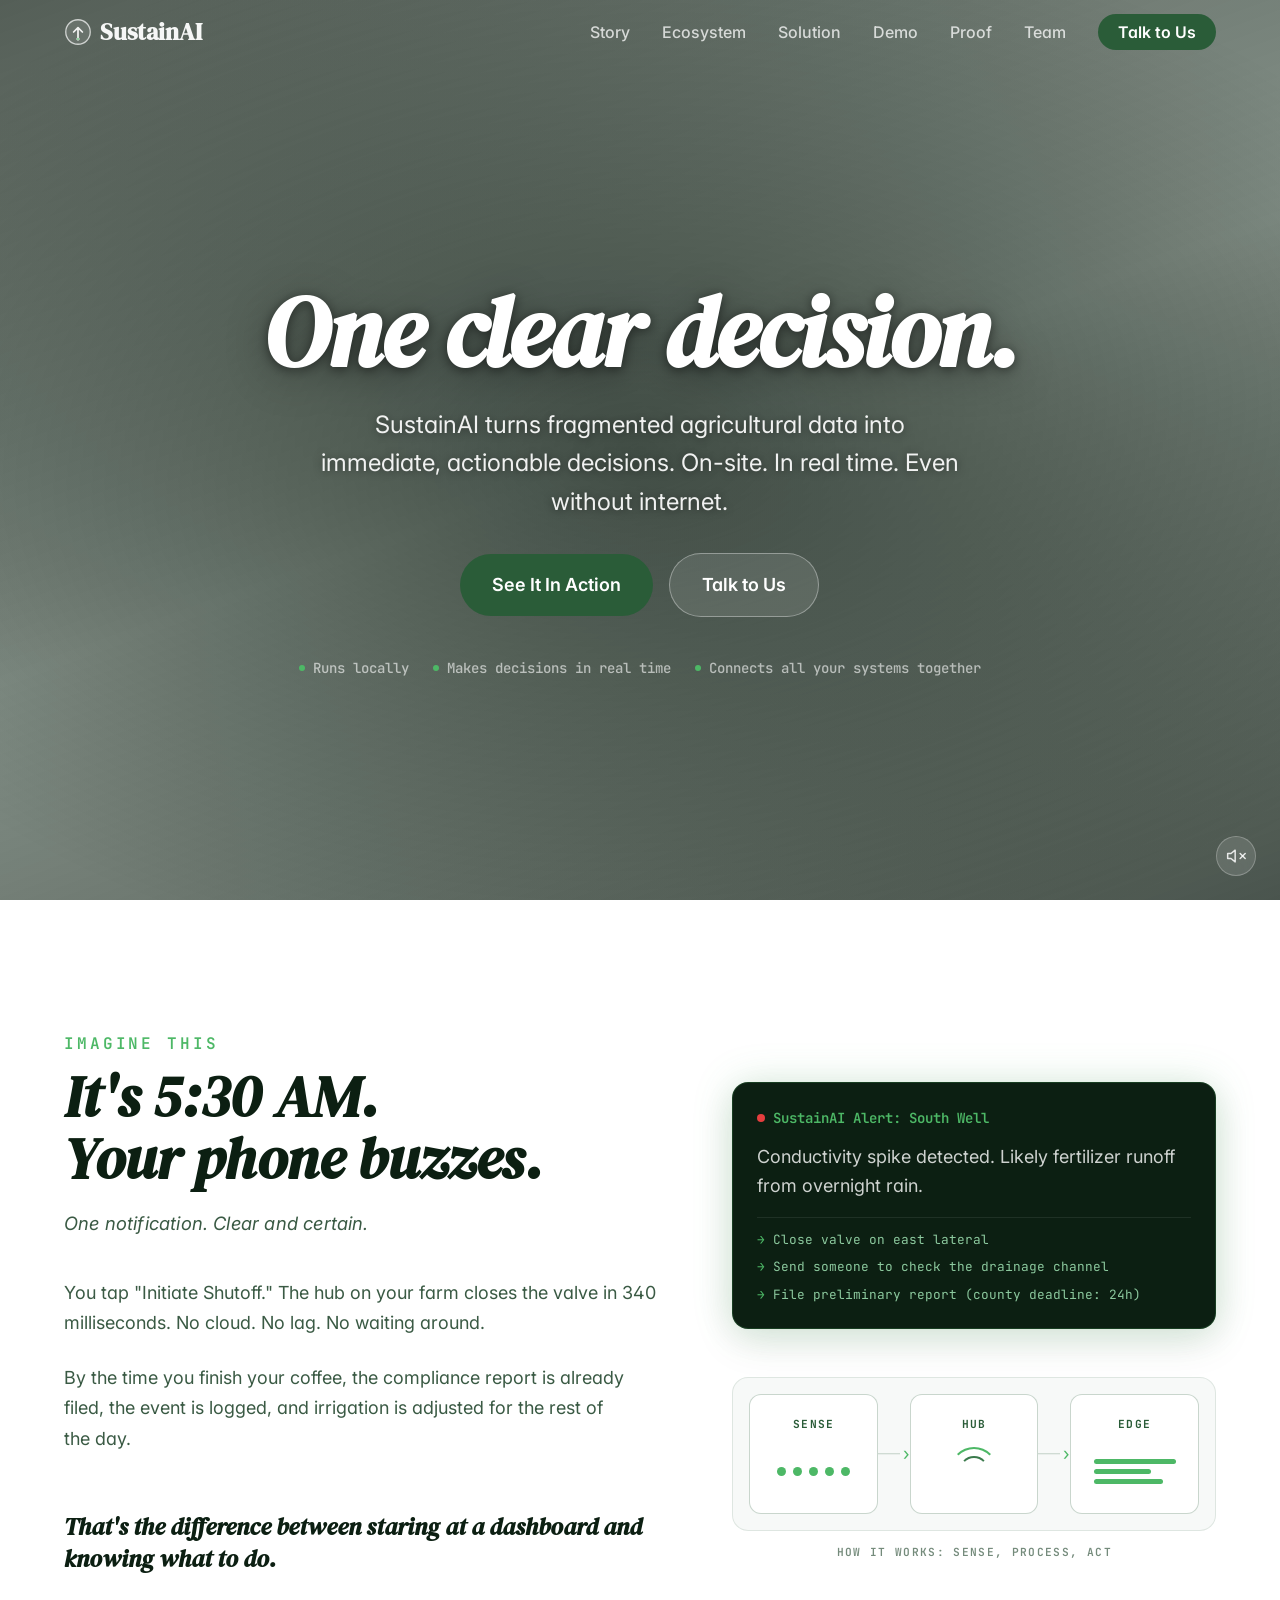
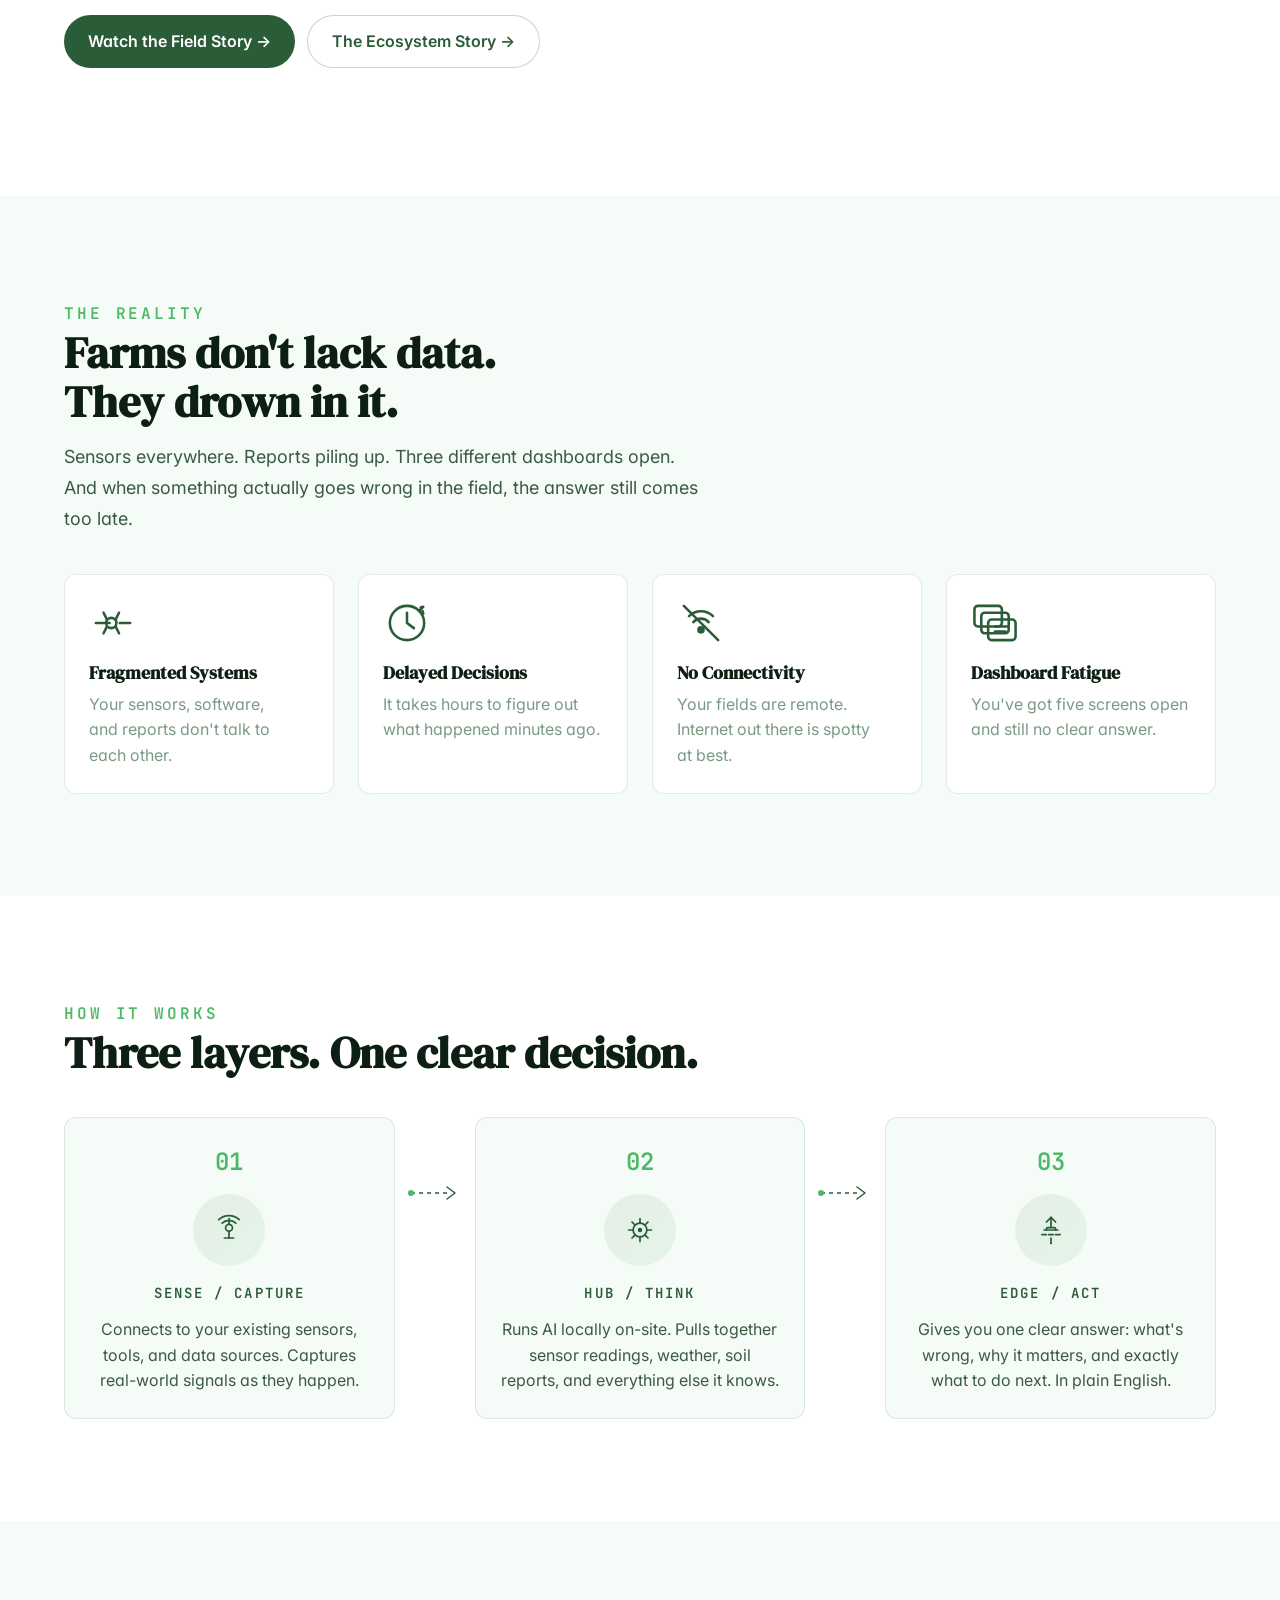
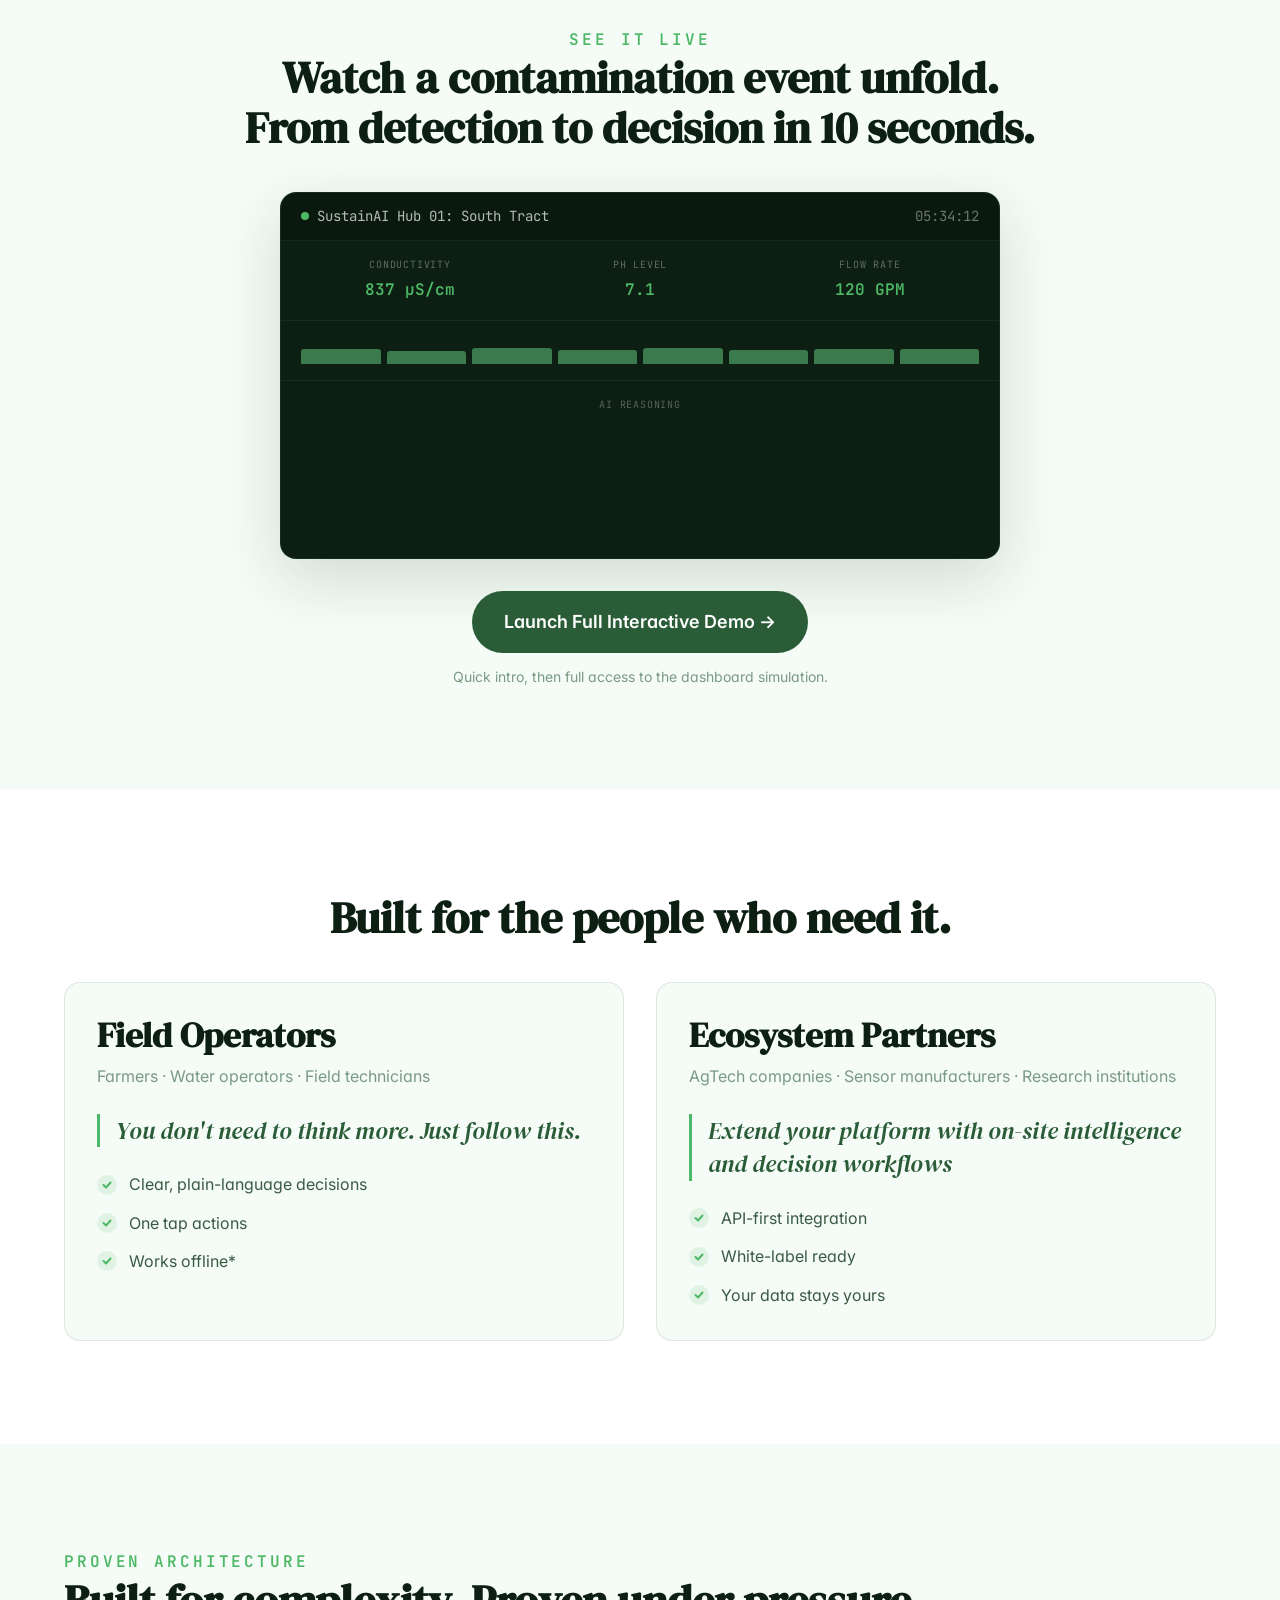
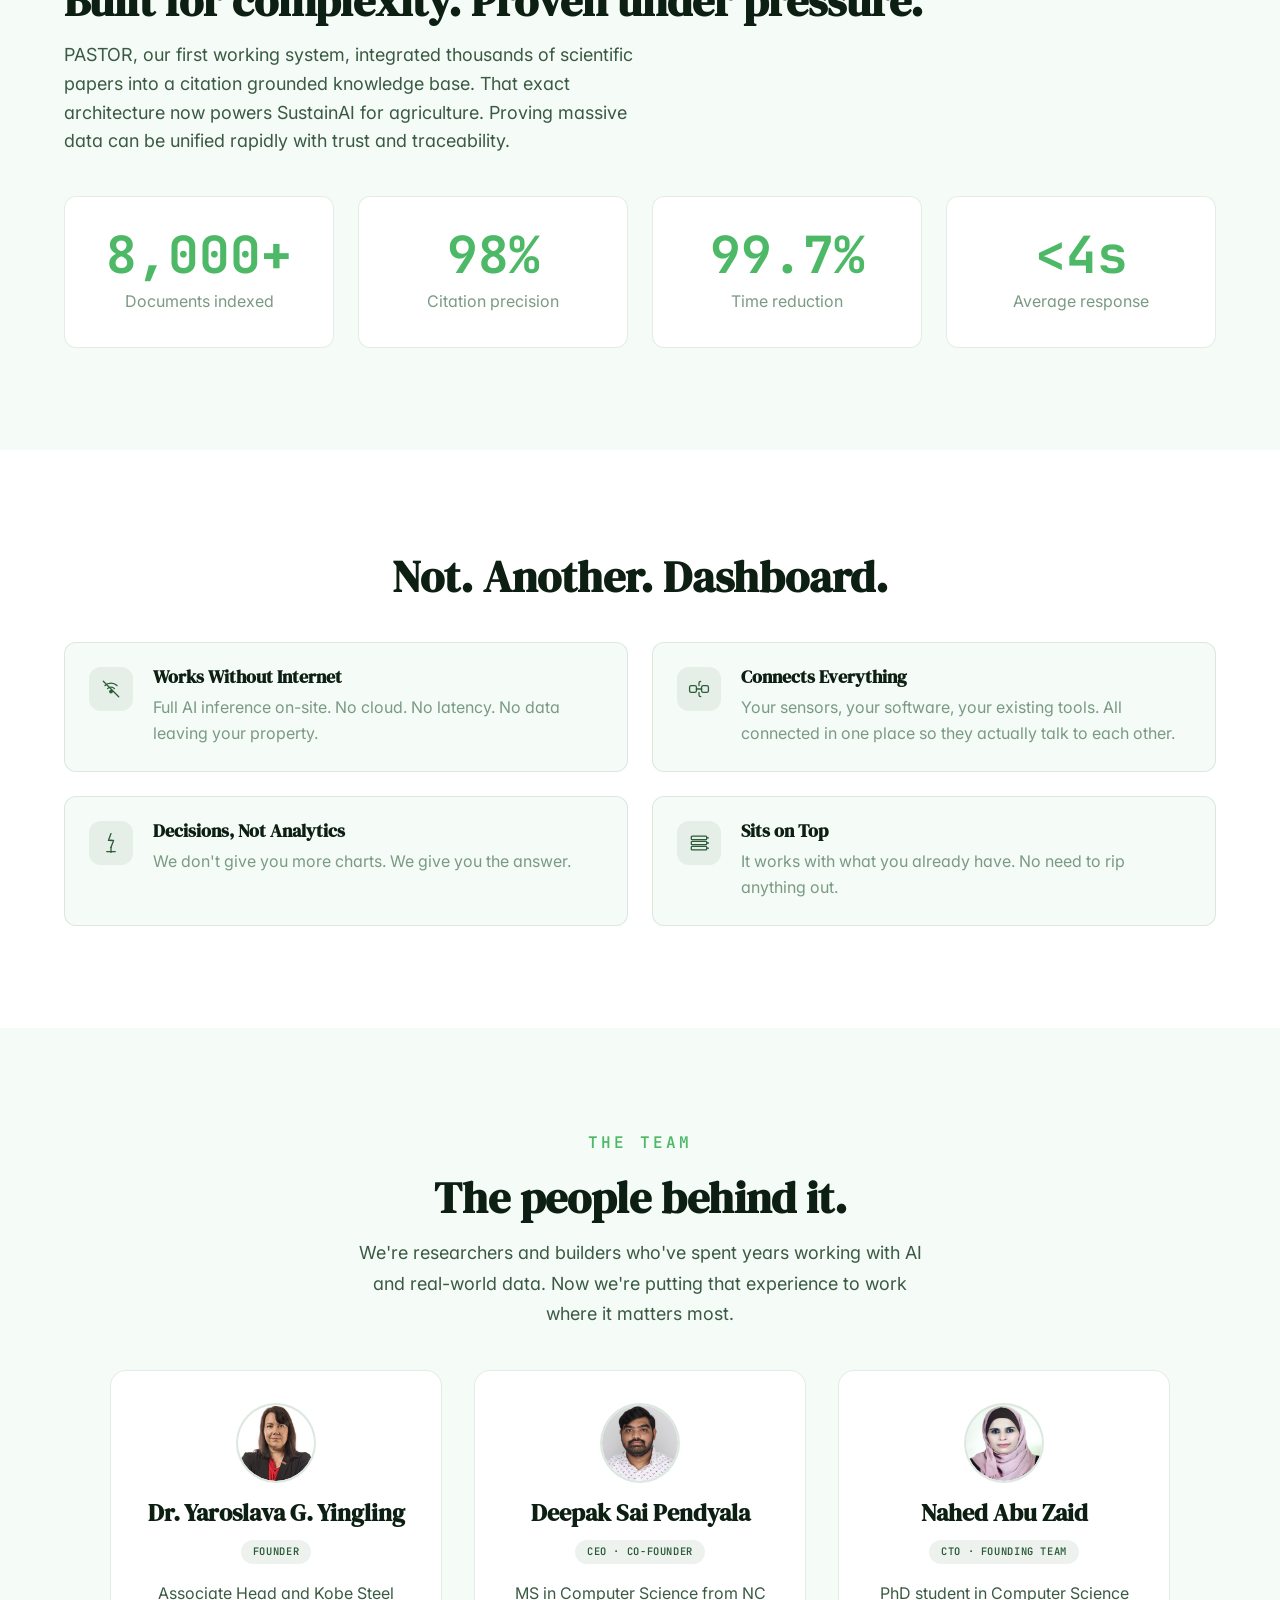
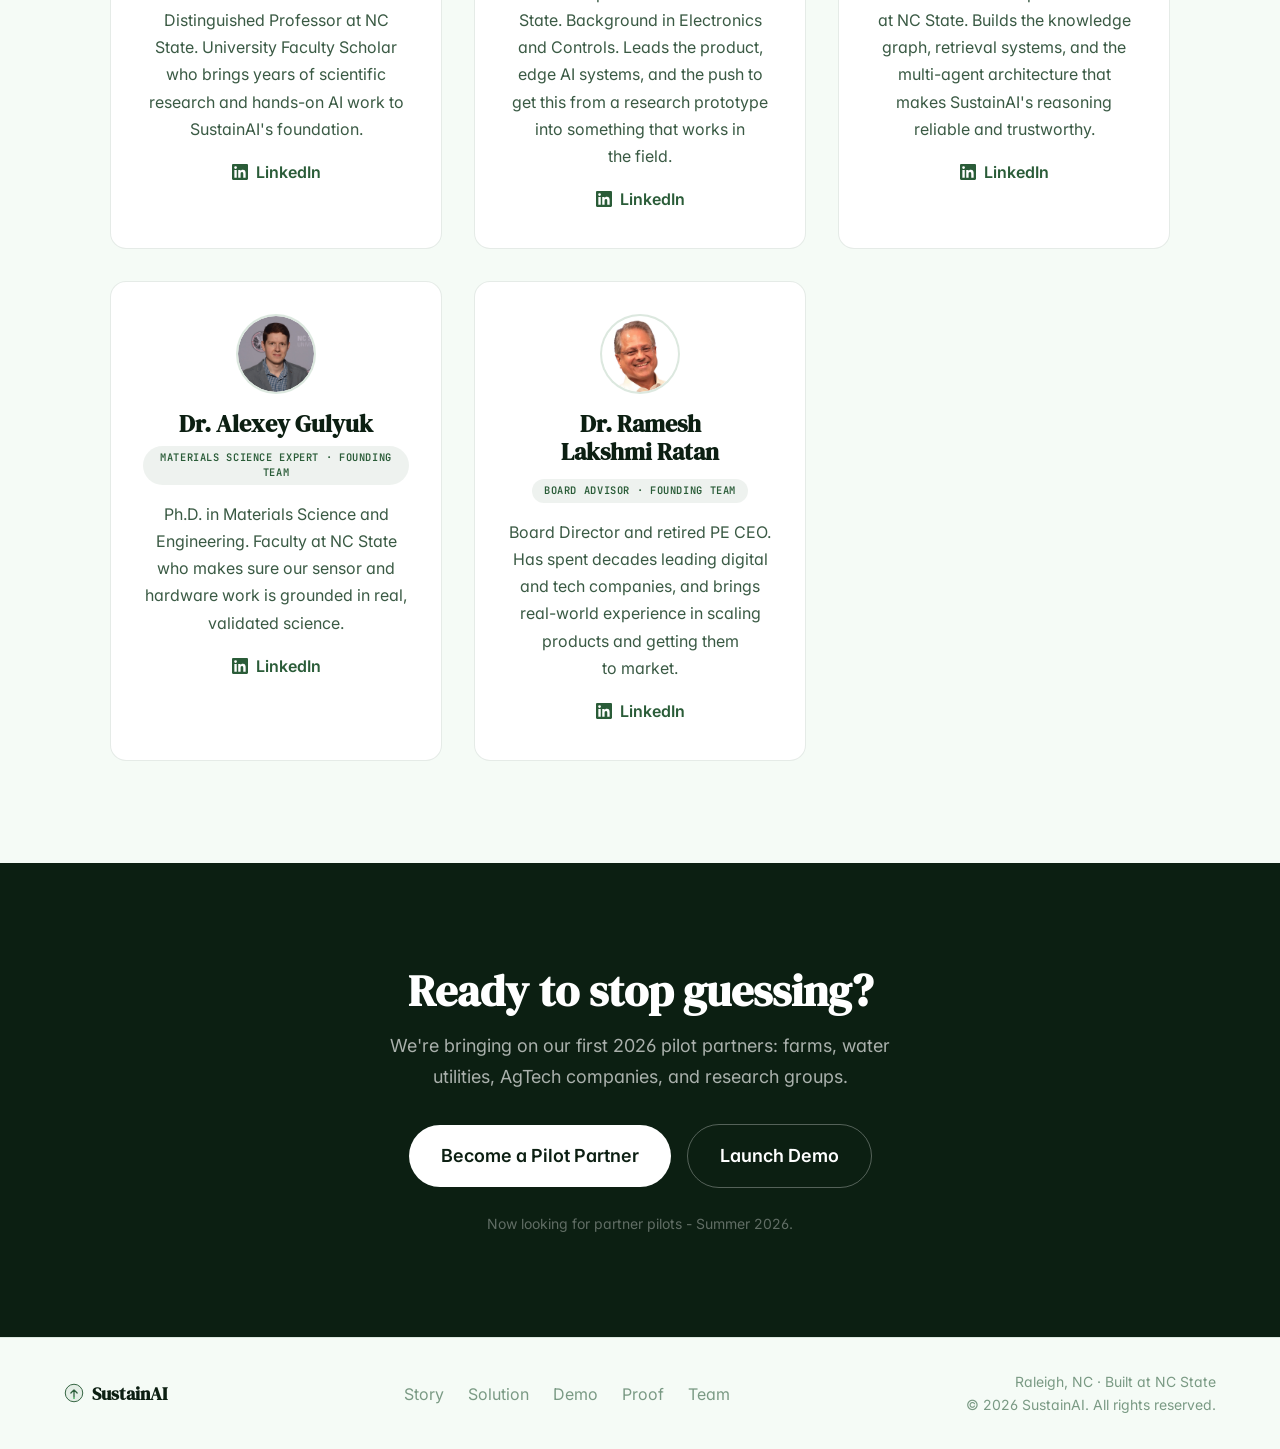
==== commit ce1c9782: "update bg video of intro" ====
--- a/index.html
+++ b/index.html
@@ -67,14 +67,31 @@
        1. HERO
        ============================================================ -->
     <section class="hero" id="hero">
-        <canvas class="hero__canvas" id="heroCanvas" aria-hidden="true"></canvas>
+        <video class="hero__video" autoplay muted playsinline preload="auto" aria-hidden="true" id="heroVideo">
+            <source src="/elevation_video.mp4" type="video/mp4">
+        </video>
+        <div class="hero__overlay" aria-hidden="true"></div>
+        <button class="hero__sound-toggle" id="heroSoundToggle" aria-label="Unmute video">
+            <!-- Muted icon (default) -->
+            <svg class="hero__sound-icon hero__sound-icon--muted" width="20" height="20" viewBox="0 0 24 24" fill="none" stroke="currentColor" stroke-width="1.8" stroke-linecap="round" stroke-linejoin="round">
+                <polygon points="11 5 6 9 2 9 2 15 6 15 11 19 11 5"/>
+                <line x1="23" y1="9" x2="17" y2="15"/>
+                <line x1="17" y1="9" x2="23" y2="15"/>
+            </svg>
+            <!-- Unmuted icon -->
+            <svg class="hero__sound-icon hero__sound-icon--on" width="20" height="20" viewBox="0 0 24 24" fill="none" stroke="currentColor" stroke-width="1.8" stroke-linecap="round" stroke-linejoin="round">
+                <polygon points="11 5 6 9 2 9 2 15 6 15 11 19 11 5"/>
+                <path d="M15.54 8.46a5 5 0 0 1 0 7.07"/>
+                <path d="M19.07 4.93a10 10 0 0 1 0 14.14"/>
+            </svg>
+        </button>
         <div class="hero__content">
             <h1 class="hero__headline reveal">One clear decision.</h1>
             <p class="hero__sub reveal reveal-delay-1">SustainAI turns fragmented agricultural data into immediate,
                 actionable decisions. On-site. In real time. Even without internet.</p>
             <div class="hero__ctas reveal reveal-delay-2">
                 <a href="#demo" class="btn btn--primary btn--large">See It In Action</a>
-                <button class="btn btn--secondary btn--large" data-modal="contact">Talk to Us</button>
+                <button class="btn btn--secondary-light btn--large" data-modal="contact">Talk to Us</button>
             </div>
             <div class="hero__proof reveal reveal-delay-3">
                 <span class="hero__badge">Runs locally</span>
--- a/css/styles.css
+++ b/css/styles.css
@@ -269,16 +269,79 @@
   right: 0;
   z-index: 100;
   height: var(--nav-height);
-  background: rgba(245, 251, 246, 0.8);
+  background: transparent;
+  backdrop-filter: none;
+  -webkit-backdrop-filter: none;
+  border-bottom: 1px solid transparent;
+  transition: border-color 0.4s var(--ease-out), background 0.4s var(--ease-out),
+              backdrop-filter 0.4s var(--ease-out);
+}
+
+/* Over video: logo + links go white */
+.nav__logo {
+  color: rgba(255, 255, 255, 0.95);
+}
+
+.nav__logo svg circle {
+  fill: rgba(255, 255, 255, 0.1);
+  stroke: rgba(255, 255, 255, 0.7);
+}
+
+.nav__logo svg path {
+  stroke: rgba(255, 255, 255, 0.9);
+}
+
+.nav__logo svg circle:last-child {
+  fill: var(--color-accent);
+}
+
+.nav__link {
+  color: rgba(255, 255, 255, 0.75);
+}
+
+.nav__link:hover {
+  color: #ffffff;
+}
+
+.nav__hamburger span {
+  background: rgba(255, 255, 255, 0.9);
+}
+
+/* After scroll: restore green-on-light style */
+.nav--scrolled {
+  border-bottom-color: var(--color-border);
+  background: rgba(245, 251, 246, 0.96);
   backdrop-filter: blur(16px);
   -webkit-backdrop-filter: blur(16px);
-  border-bottom: 1px solid transparent;
-  transition: border-color 0.3s var(--ease-out), background 0.3s var(--ease-out);
-}
-
-.nav--scrolled {
-  border-bottom-color: var(--color-border);
-  background: rgba(245, 251, 246, 0.95);
+}
+
+.nav--scrolled .nav__logo {
+  color: var(--color-darkest);
+}
+
+.nav--scrolled .nav__logo svg circle {
+  fill: rgba(42, 92, 56, 0.08);
+  stroke: #2a5c38;
+}
+
+.nav--scrolled .nav__logo svg path {
+  stroke: #2a5c38;
+}
+
+.nav--scrolled .nav__logo svg circle:last-child {
+  fill: var(--color-accent);
+}
+
+.nav--scrolled .nav__link {
+  color: var(--color-text-muted);
+}
+
+.nav--scrolled .nav__link:hover {
+  color: var(--color-darkest);
+}
+
+.nav--scrolled .nav__hamburger span {
+  background: var(--color-darkest);
 }
 
 .nav__inner {
@@ -298,7 +361,8 @@
   font-family: var(--font-display);
   font-weight: 700;
   font-size: var(--text-lg);
-  color: var(--color-darkest);
+  /* color set dynamically via scroll state above */
+  transition: color 0.4s var(--ease-out);
 }
 
 .nav__logo svg {
@@ -315,13 +379,8 @@
 .nav__link {
   font-size: var(--text-sm);
   font-weight: 500;
-  color: var(--color-text-muted);
   transition: color var(--transition-interactive);
   position: relative;
-}
-
-.nav__link:hover {
-  color: var(--color-darkest);
 }
 
 .nav__link::after {
@@ -367,9 +426,8 @@
   display: block;
   width: 22px;
   height: 2px;
-  background: var(--color-darkest);
   border-radius: 2px;
-  transition: transform 0.3s var(--ease-out), opacity 0.3s var(--ease-out);
+  transition: transform 0.3s var(--ease-out), opacity 0.3s var(--ease-out), background 0.4s var(--ease-out);
 }
 
 .nav__hamburger.active span:nth-child(1) {
@@ -438,20 +496,87 @@
   padding-top: var(--nav-height);
 }
 
-.hero__canvas {
+/* Video background */
+.hero__video {
   position: absolute;
-  top: 0;
-  left: 0;
+  inset: 0;
   width: 100%;
   height: 100%;
+  object-fit: cover;
+  object-position: center;
   z-index: 0;
+}
+
+/* Dark gradient overlay for text readability */
+.hero__overlay {
+  position: absolute;
+  inset: 0;
+  z-index: 1;
+  background:
+    radial-gradient(ellipse 70% 60% at 50% 50%, rgba(8, 20, 12, 0.55) 0%, transparent 100%),
+    linear-gradient(160deg, rgba(8, 20, 12, 0.68) 0%, rgba(12, 31, 18, 0.48) 50%, rgba(8, 20, 12, 0.72) 100%);
+}
+
+/* Sound toggle */
+.hero__sound-toggle {
+  position: absolute;
+  bottom: var(--space-6);
+  right: var(--space-6);
+  z-index: 3;
+  width: 40px;
+  height: 40px;
+  border-radius: 50%;
+  background: rgba(255, 255, 255, 0.12);
+  border: 1px solid rgba(255, 255, 255, 0.25);
+  backdrop-filter: blur(8px);
+  -webkit-backdrop-filter: blur(8px);
+  color: rgba(255, 255, 255, 0.85);
+  display: flex;
+  align-items: center;
+  justify-content: center;
+  cursor: pointer;
+  transition: background var(--transition-interactive), border-color var(--transition-interactive),
+              transform var(--transition-interactive);
+  opacity: 0;
+  animation: heroContentIn 0.6s var(--ease-out) 2.5s forwards;
+}
+
+.hero__sound-toggle:hover {
+  background: rgba(255, 255, 255, 0.22);
+  border-color: rgba(255, 255, 255, 0.5);
+  transform: scale(1.08);
+}
+
+.hero__sound-icon--on {
+  display: none;
+}
+
+.hero__sound-toggle.unmuted .hero__sound-icon--muted {
+  display: none;
+}
+
+.hero__sound-toggle.unmuted .hero__sound-icon--on {
+  display: block;
 }
 
 .hero__content {
   position: relative;
-  z-index: 1;
+  z-index: 2;
   max-width: 900px;
   padding: var(--space-8) var(--space-6);
+  opacity: 0;
+  animation: heroContentIn 1s var(--ease-out) 1.5s forwards;
+}
+
+@keyframes heroContentIn {
+  from {
+    opacity: 0;
+    transform: translateY(18px);
+  }
+  to {
+    opacity: 1;
+    transform: translateY(0);
+  }
 }
 
 .hero__headline {
@@ -459,19 +584,21 @@
   font-size: var(--text-hero);
   font-weight: 700;
   font-style: italic;
-  color: var(--color-darkest);
+  color: #ffffff;
   line-height: 1.0;
   margin-bottom: var(--space-6);
   letter-spacing: -0.02em;
+  text-shadow: 0 2px 12px rgba(0,0,0,0.5), 0 8px 40px rgba(0,0,0,0.35);
 }
 
 .hero__sub {
   font-size: var(--text-lg);
-  color: var(--color-text-muted);
+  color: rgba(255, 255, 255, 0.92);
   max-width: 640px;
   margin: 0 auto var(--space-8);
   line-height: 1.6;
-  font-weight: 300;
+  font-weight: 400;
+  text-shadow: 0 1px 8px rgba(0,0,0,0.45);
 }
 
 .hero__ctas {
@@ -561,7 +688,7 @@
   gap: var(--space-2);
   font-family: var(--font-mono);
   font-size: var(--text-xs);
-  color: var(--color-text-faint);
+  color: rgba(255, 255, 255, 0.6);
   font-weight: 500;
 }
 
@@ -572,6 +699,21 @@
   border-radius: 50%;
   background: var(--color-accent);
   flex-shrink: 0;
+}
+
+/* Light secondary button — for use on dark/video backgrounds */
+.btn--secondary-light {
+  background: rgba(255, 255, 255, 0.1);
+  color: #ffffff;
+  border: 1.5px solid rgba(255, 255, 255, 0.35);
+  backdrop-filter: blur(8px);
+  -webkit-backdrop-filter: blur(8px);
+}
+
+.btn--secondary-light:hover {
+  background: rgba(255, 255, 255, 0.2);
+  border-color: rgba(255, 255, 255, 0.6);
+  transform: translateY(-2px);
 }
 
 /* ============================================================
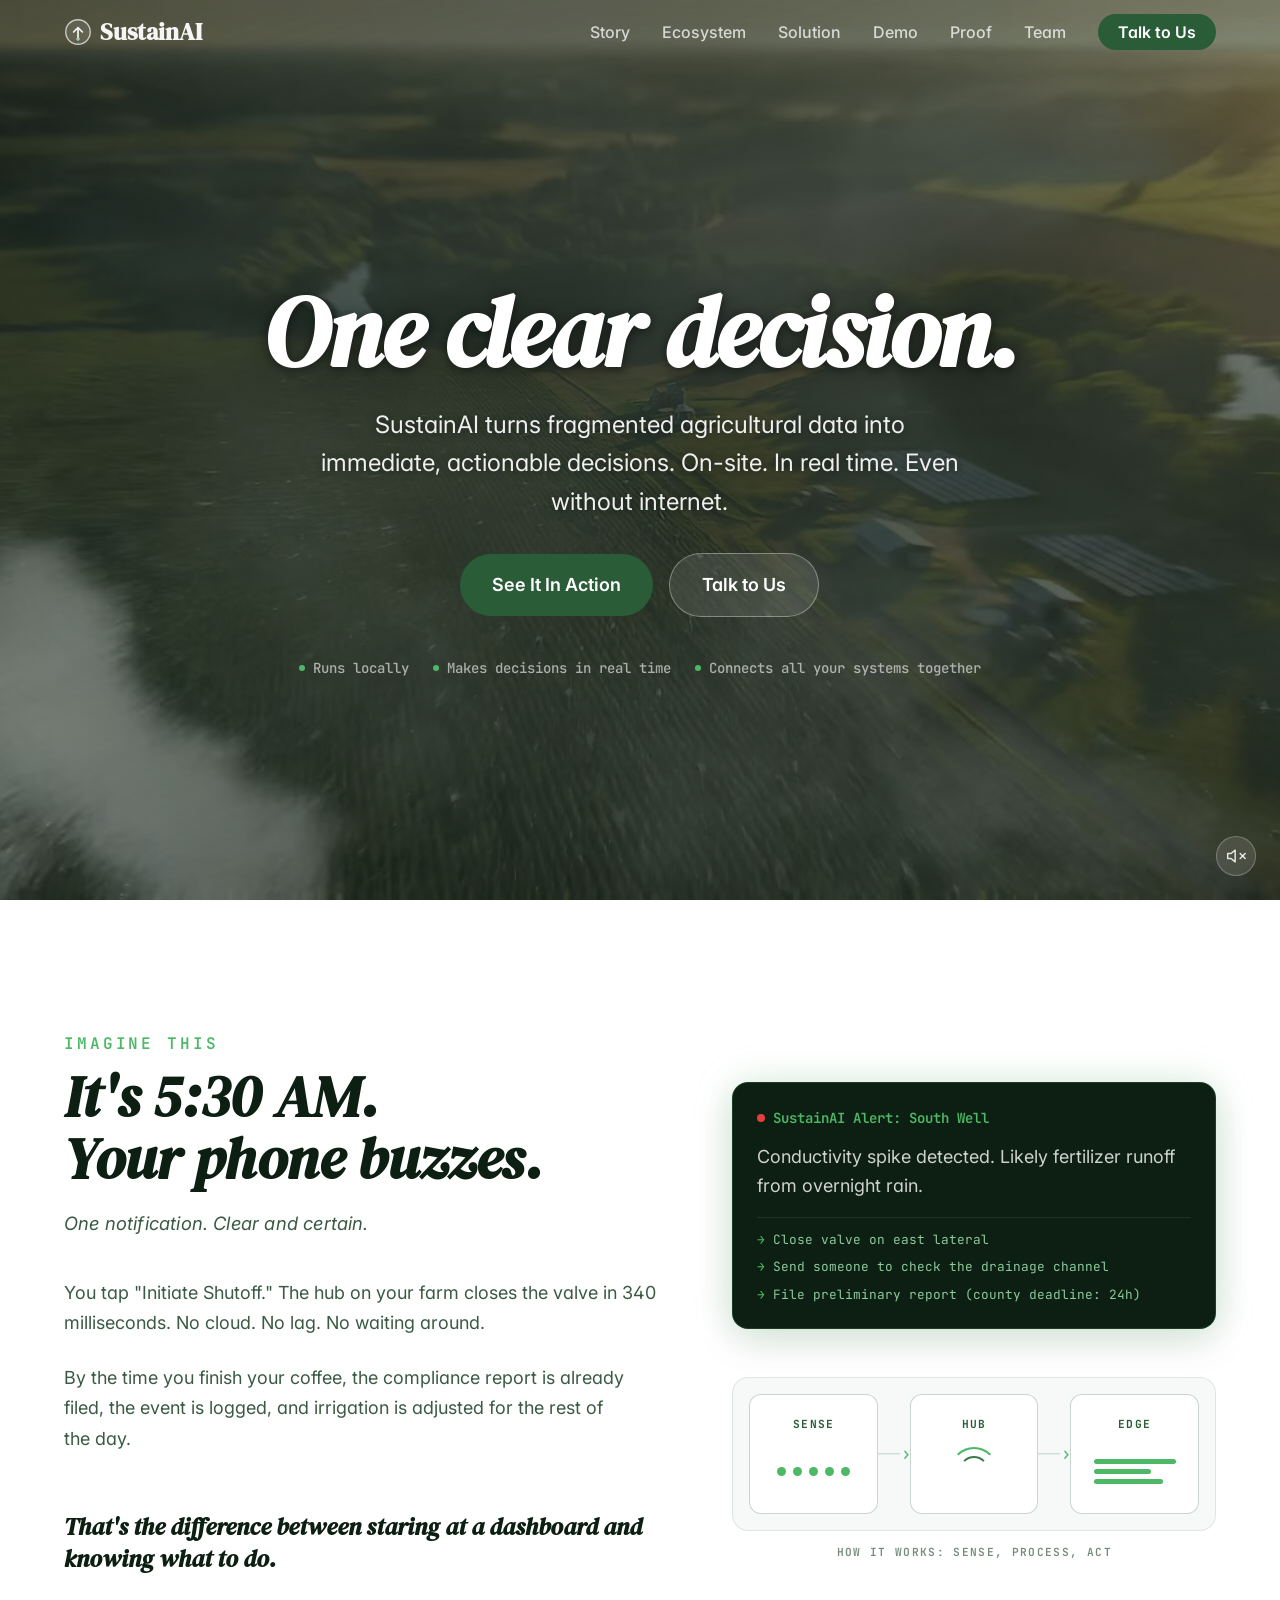
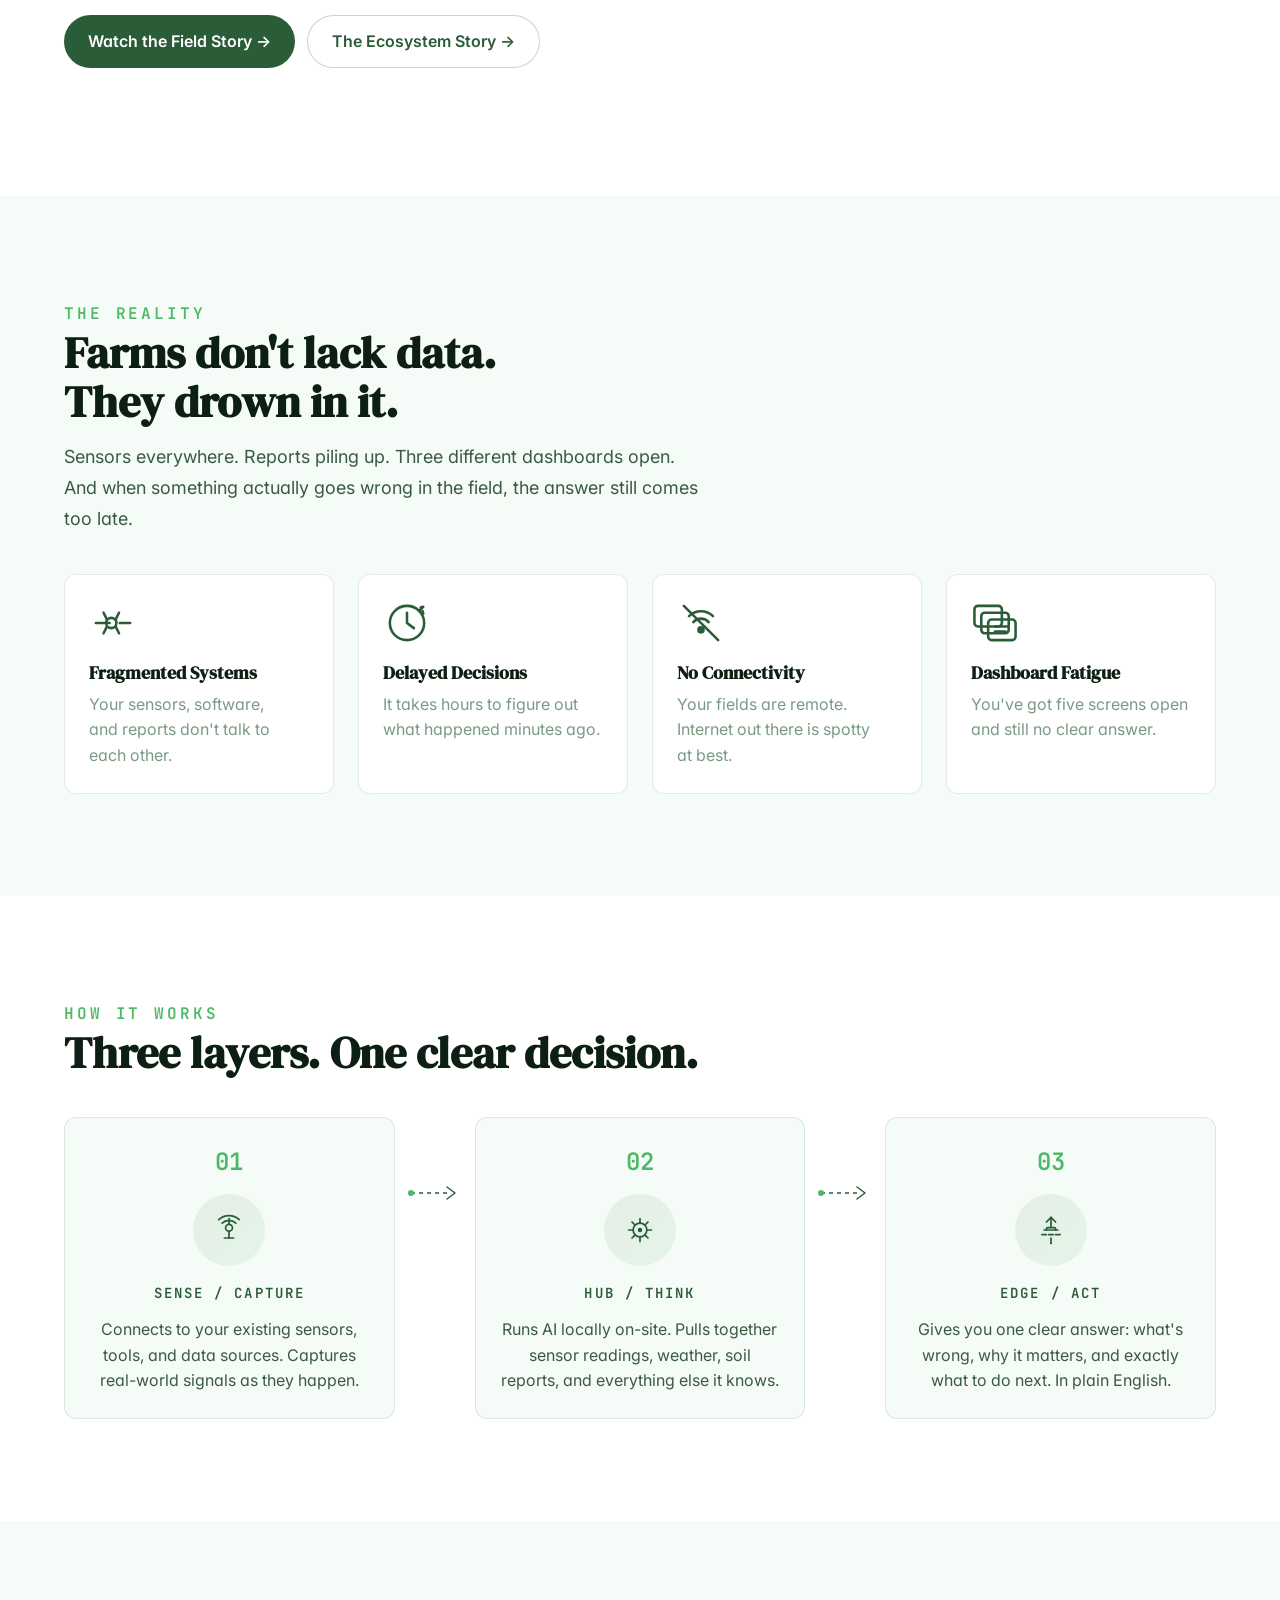
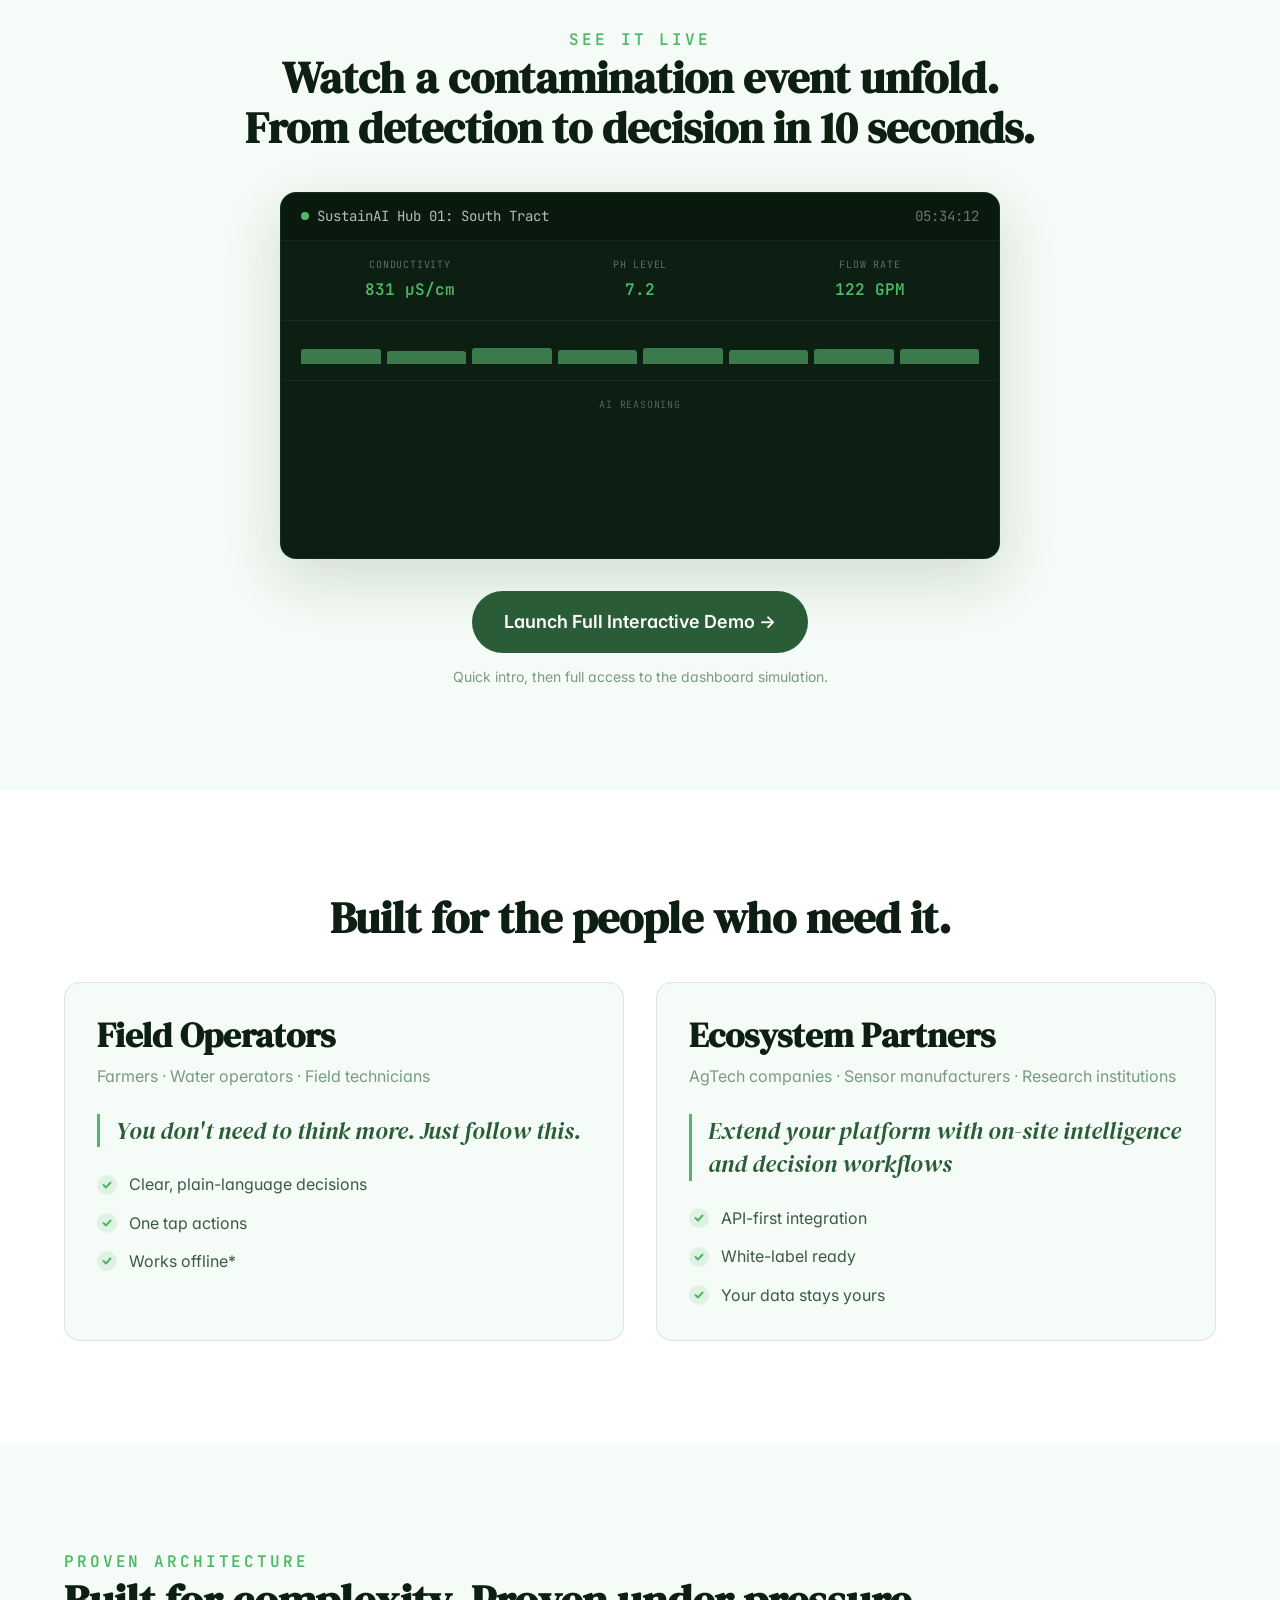
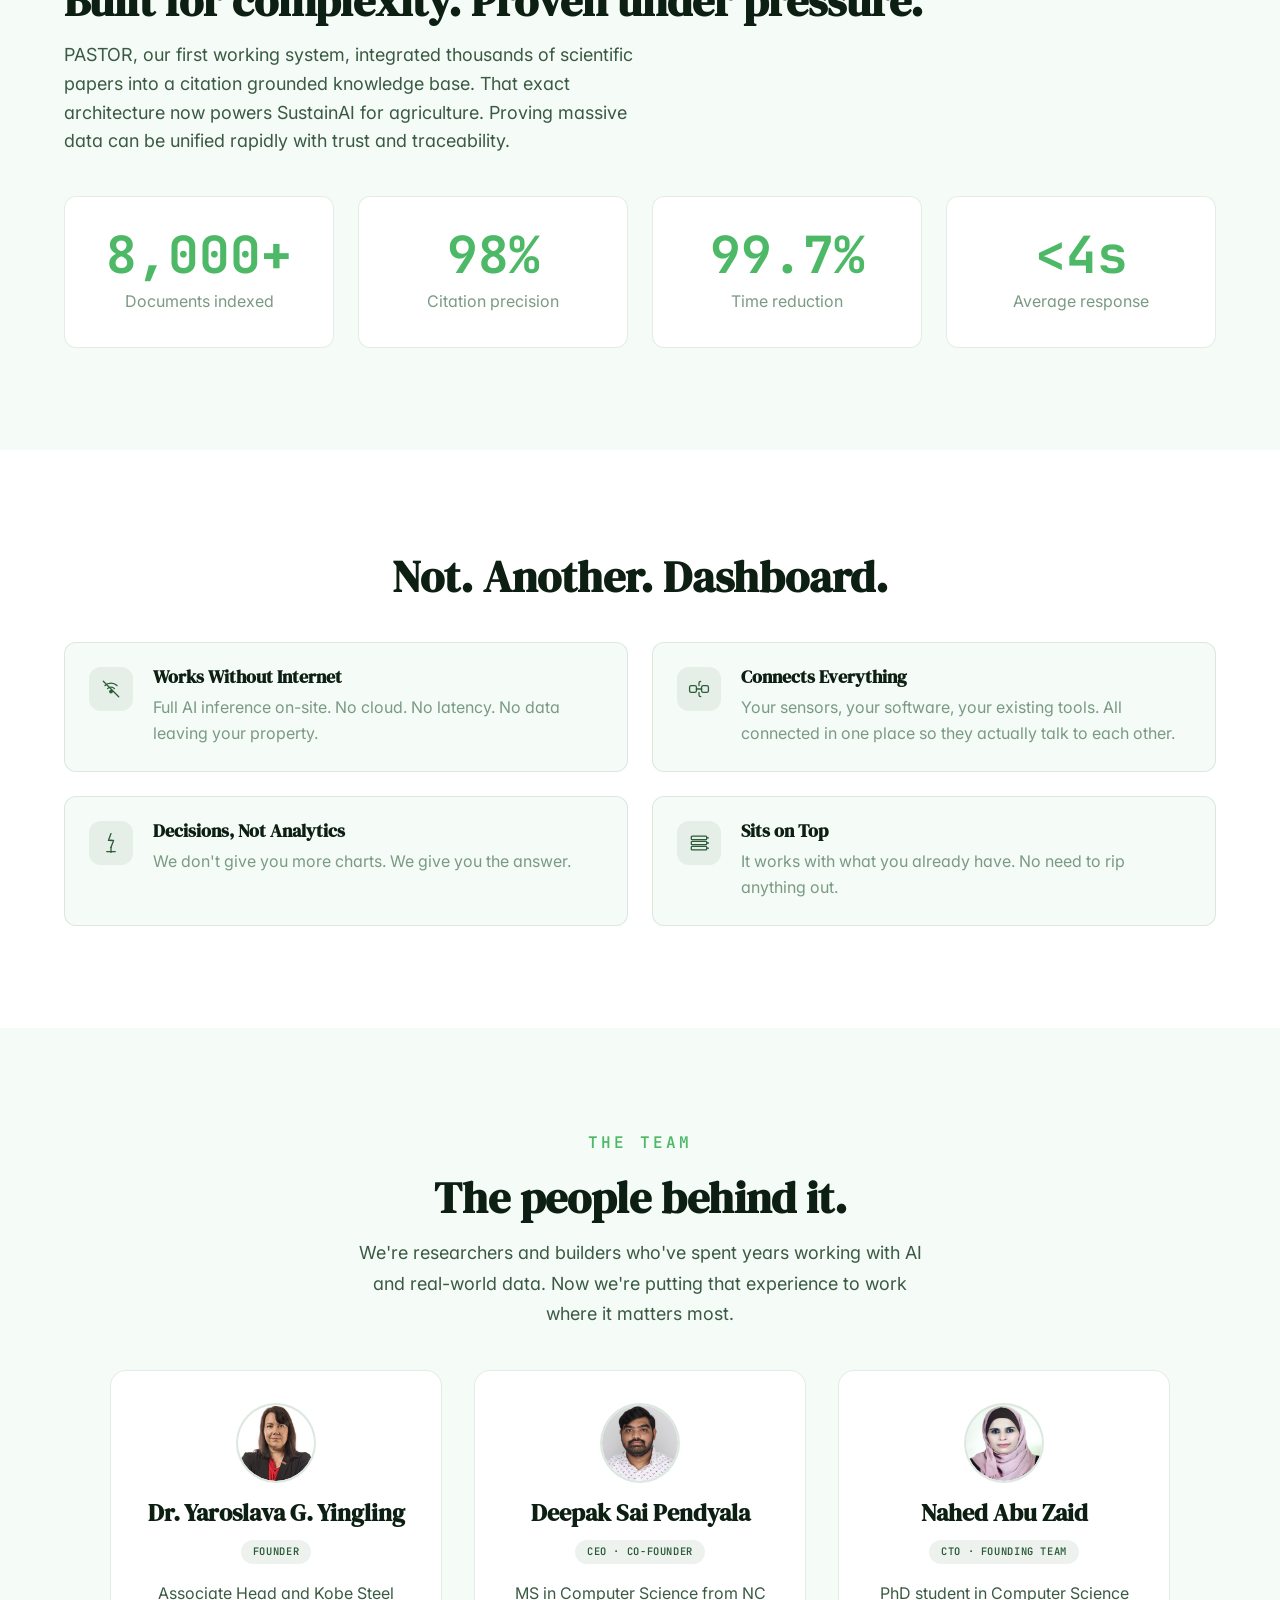
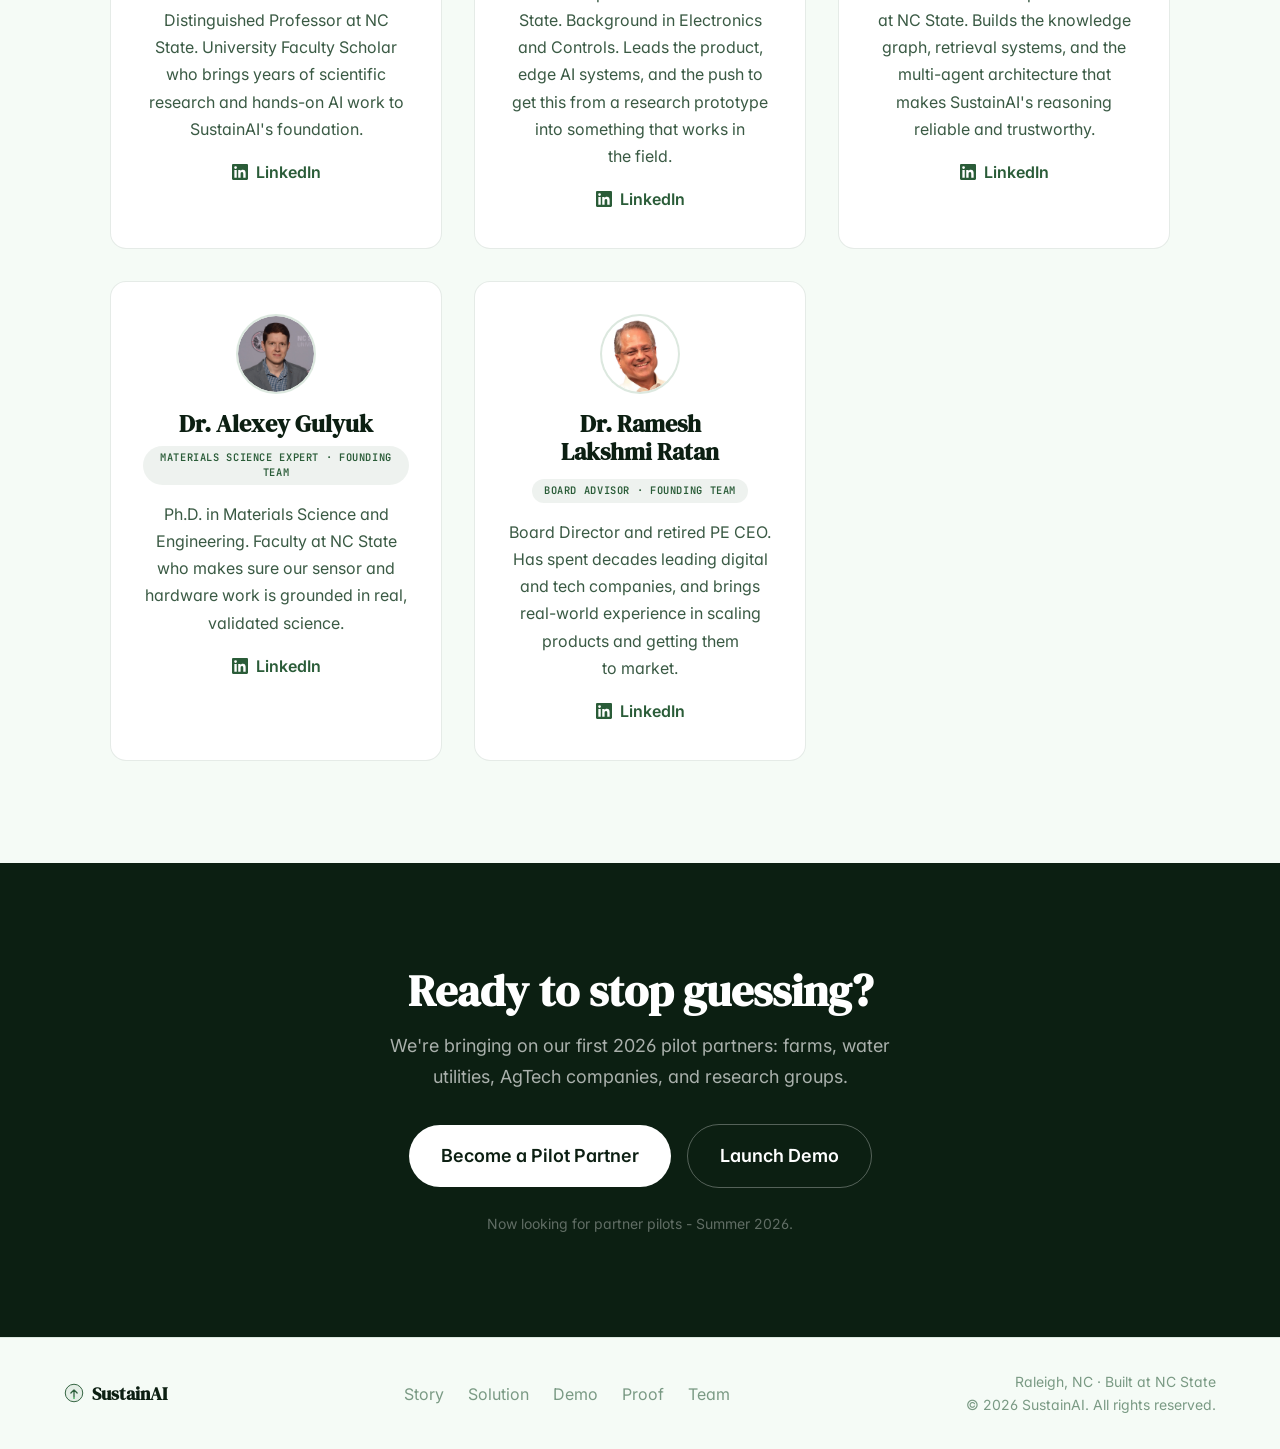
==== commit 8b9f146f: "vid error fix" ====
--- a/index.html
+++ b/index.html
@@ -67,7 +67,8 @@
        1. HERO
        ============================================================ -->
     <section class="hero" id="hero">
-        <video class="hero__video" autoplay muted playsinline preload="auto" aria-hidden="true" id="heroVideo">
+        <video class="hero__video" autoplay muted playsinline preload="auto" aria-hidden="true" id="heroVideo" poster="/images/hero-poster.jpg">
+            <source src="/elevation_video.webm" type="video/webm">
             <source src="/elevation_video.mp4" type="video/mp4">
         </video>
         <div class="hero__overlay" aria-hidden="true"></div>
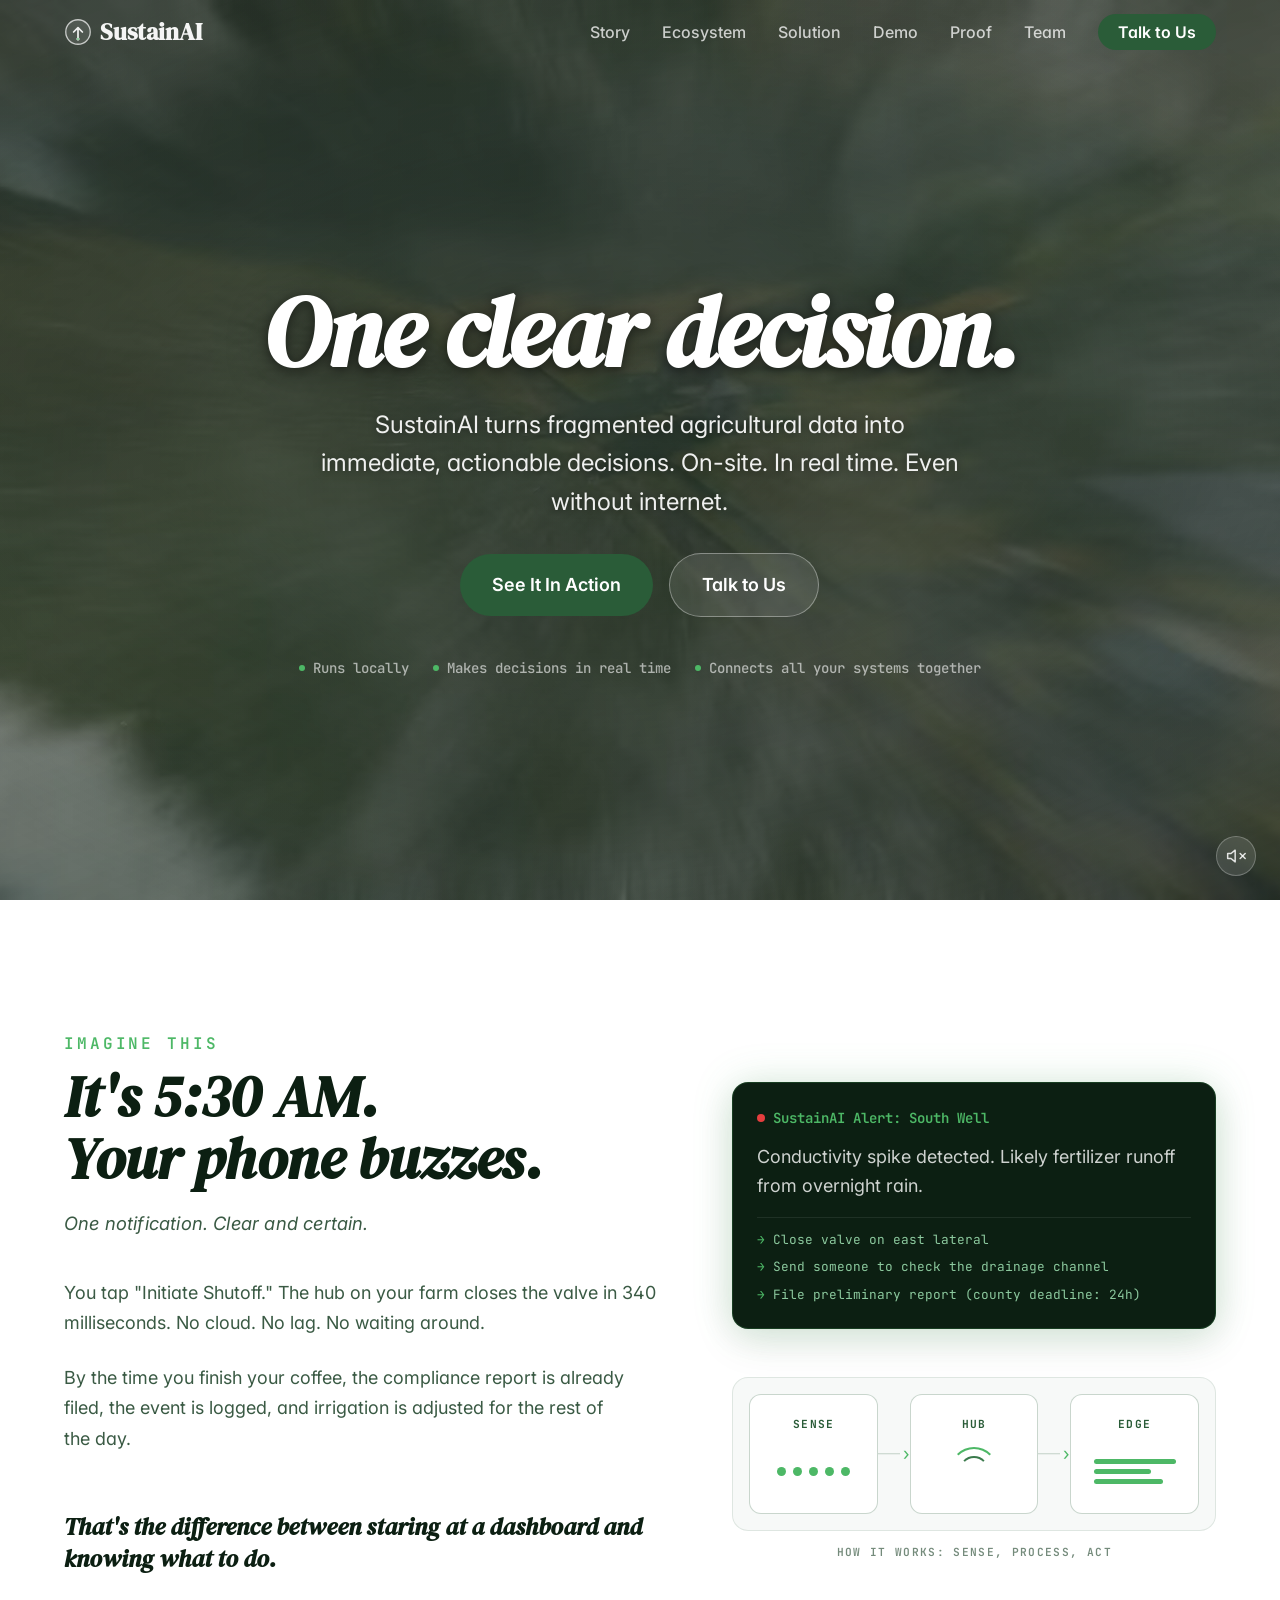
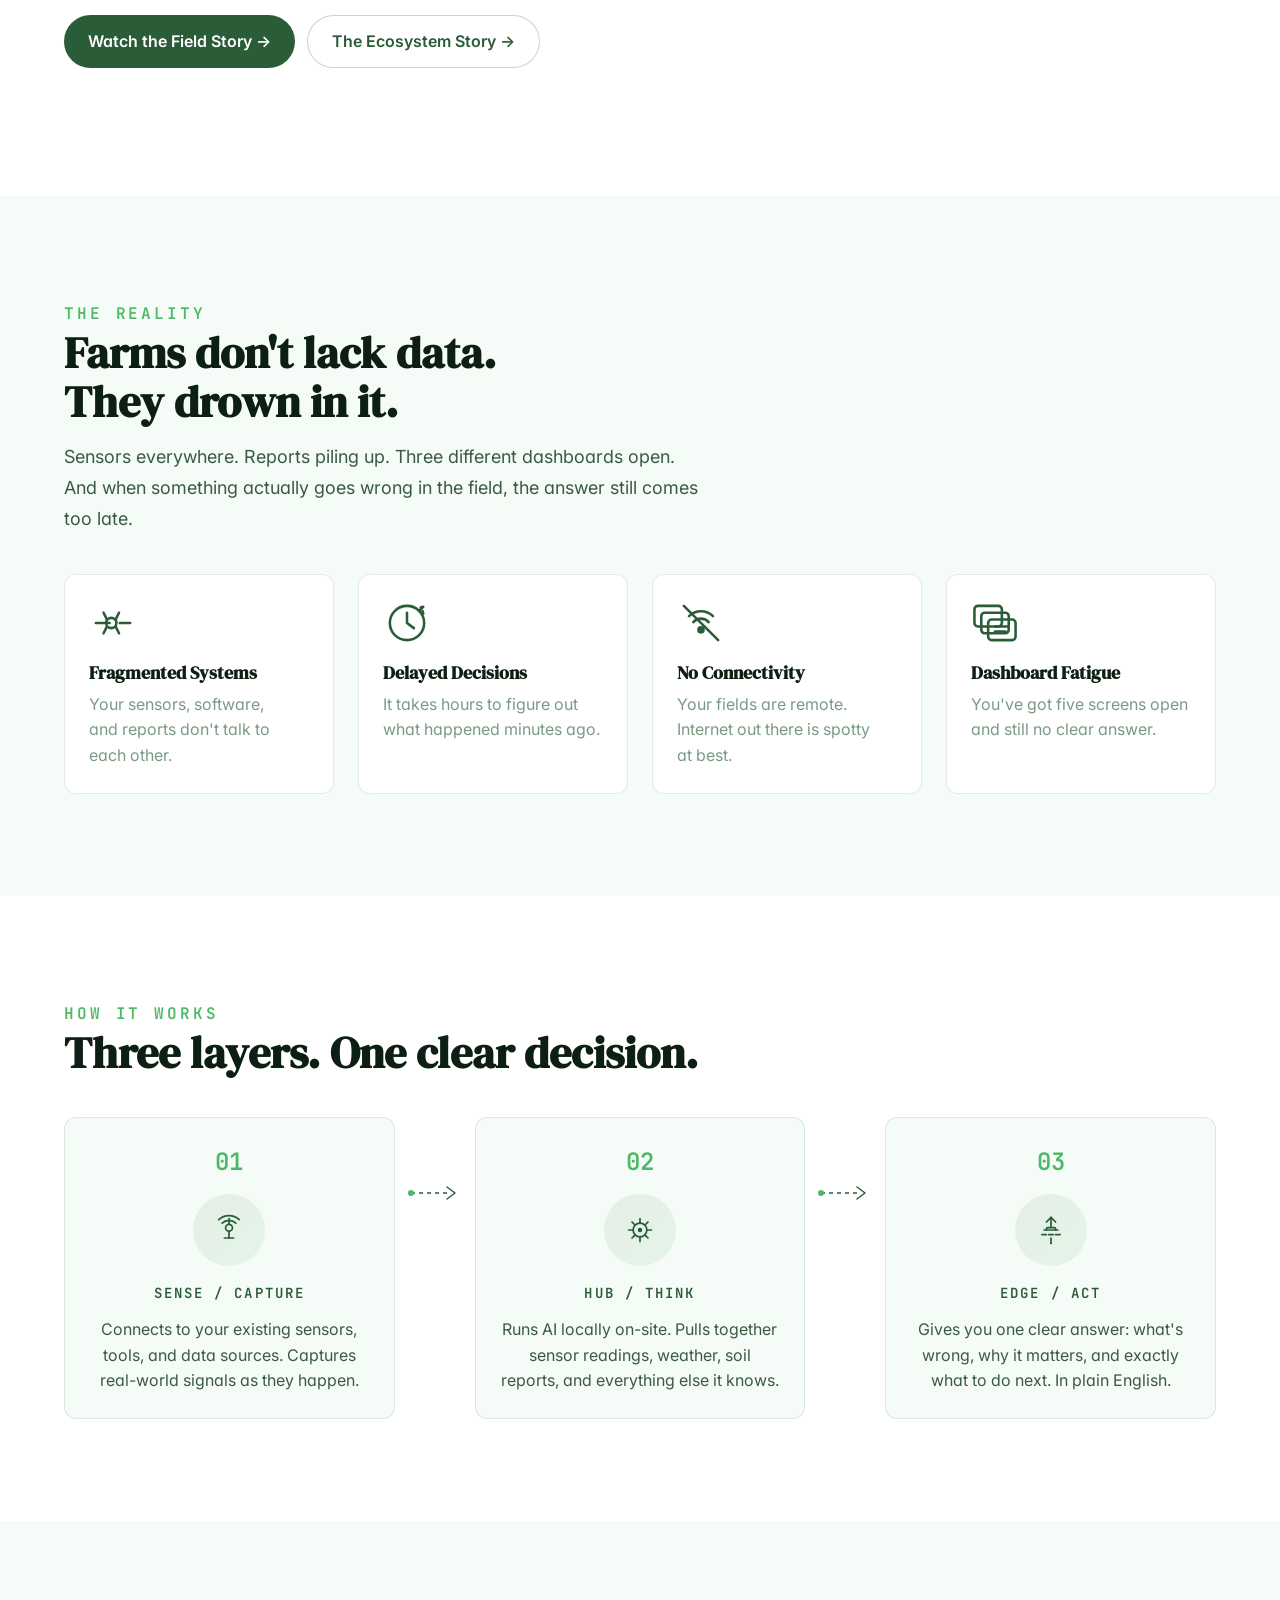
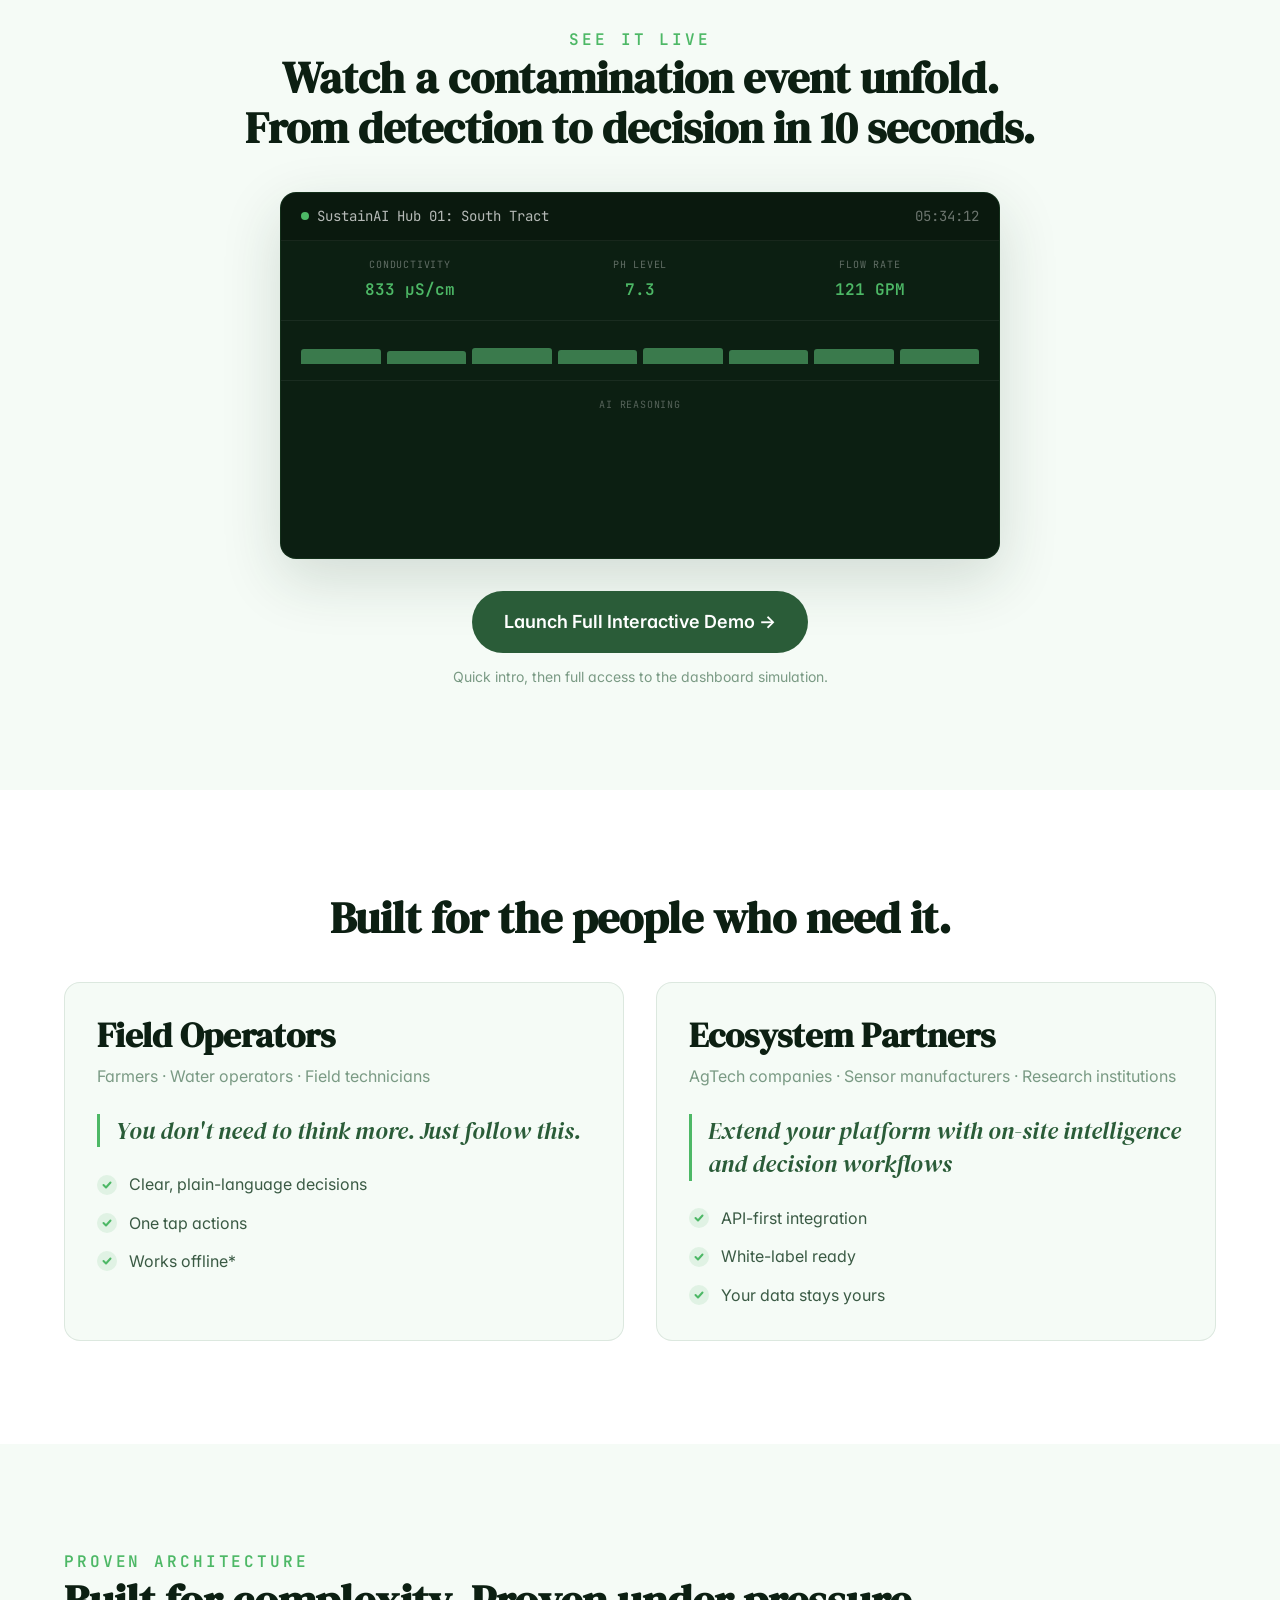
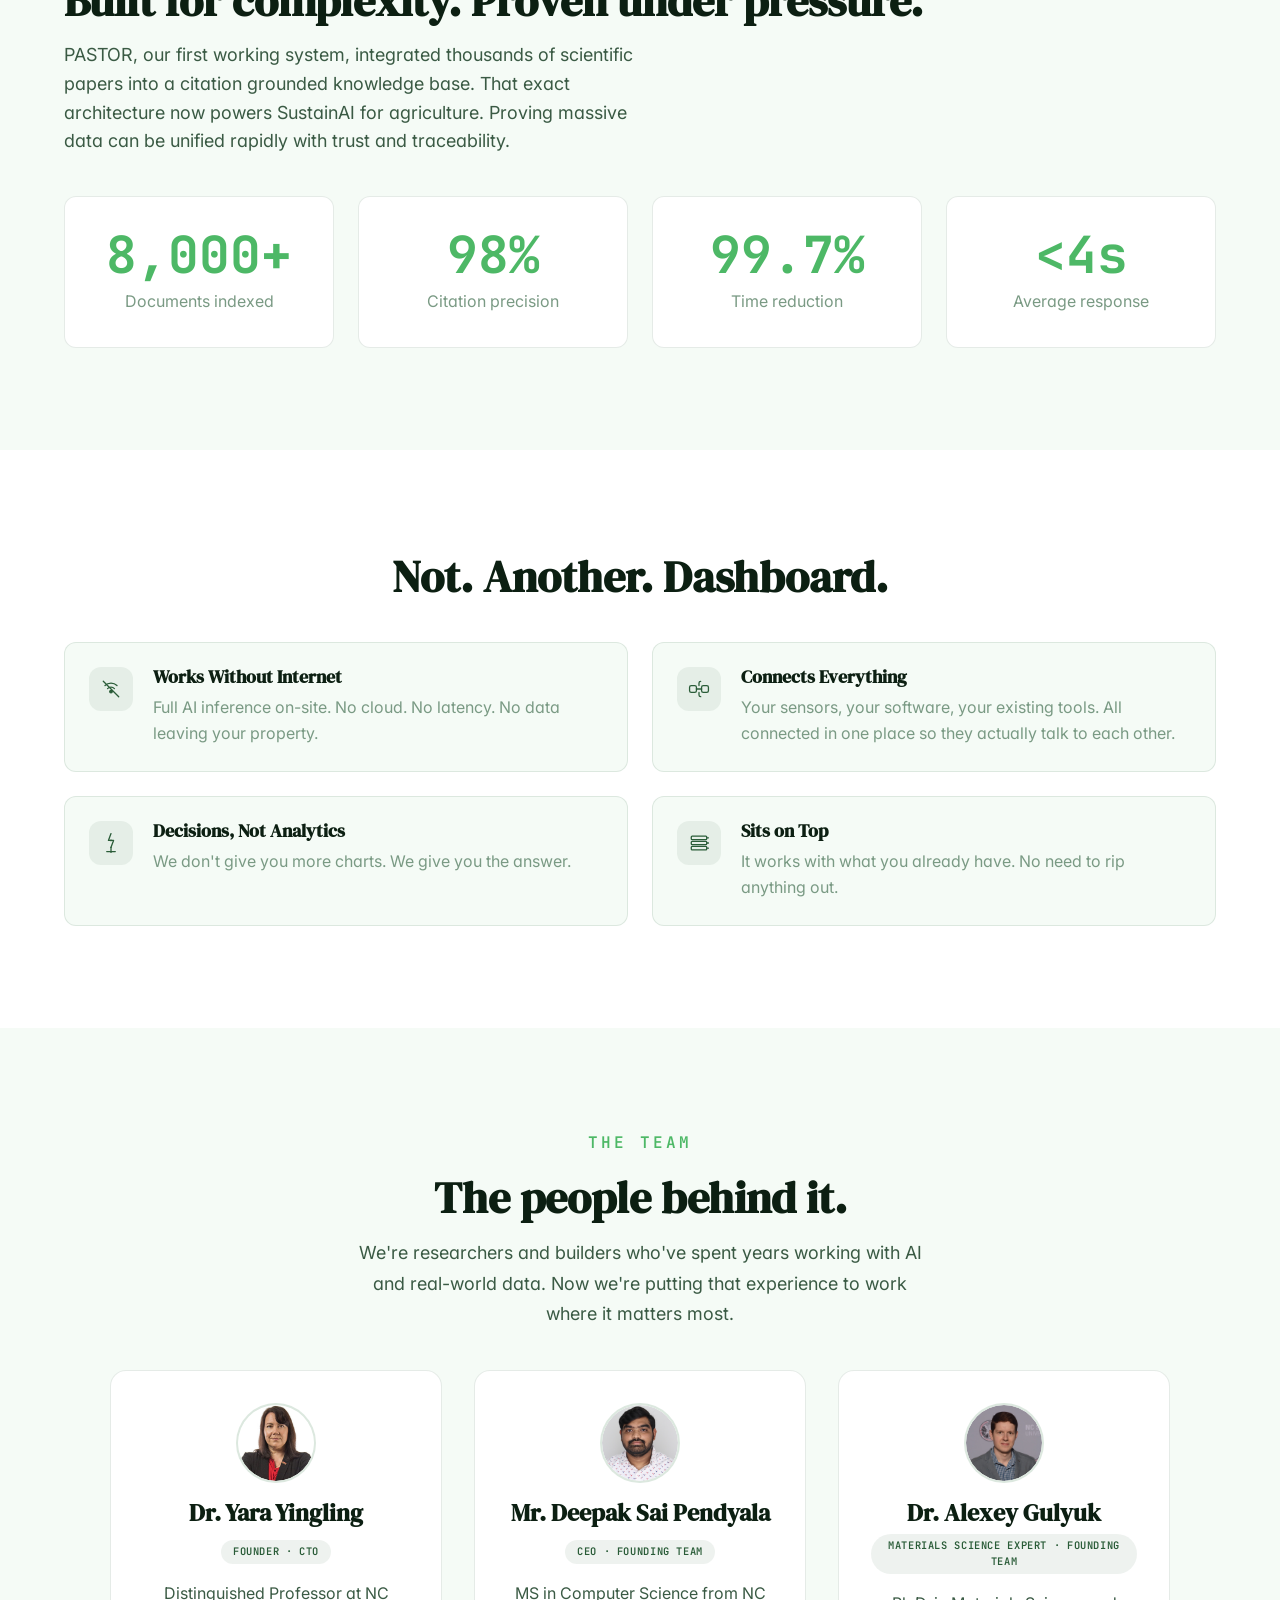
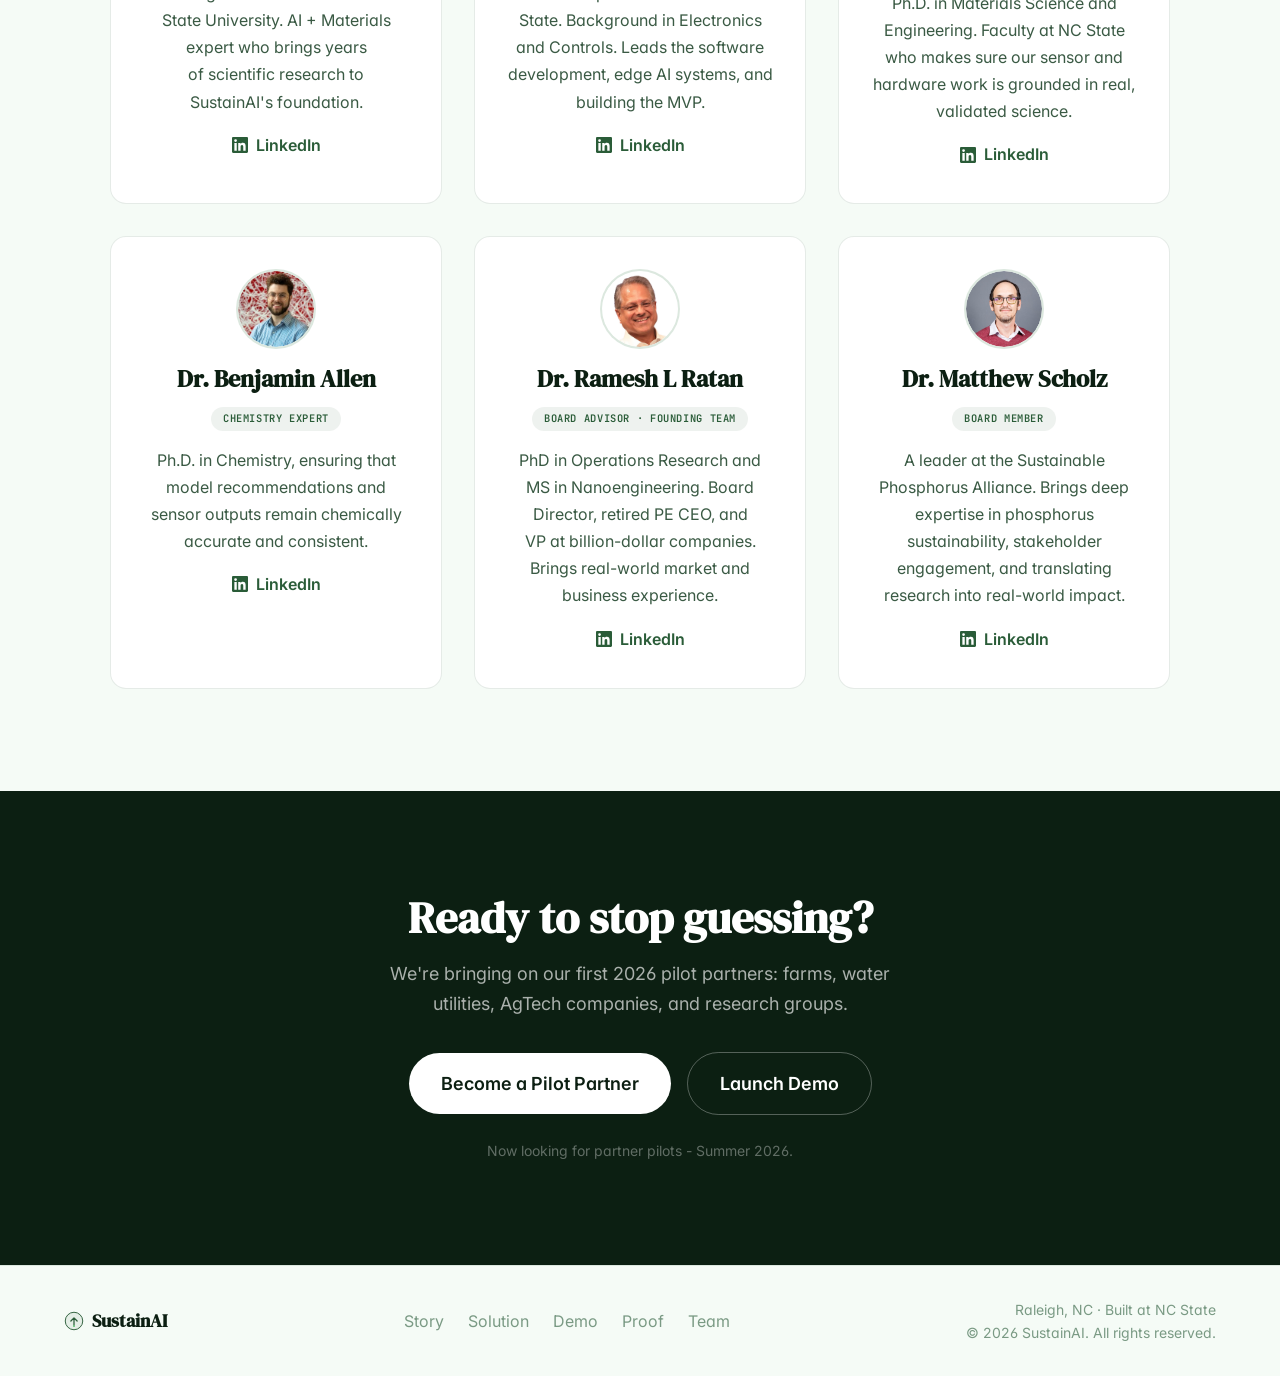
==== commit e3387827: "Update team section to current roster Add Dr. Benjamin Allen (Chemistry Expert) and Dr. Matthew Scho" ====
--- a/index.html
+++ b/index.html
@@ -620,16 +620,15 @@
 
             <div class="team__grid">
 
-                <!-- Dr. Yaroslava G. Yingling -->
+                <!-- Dr. Yara Yingling -->
                 <div class="team__card reveal">
                     <div class="team__avatar team__avatar--photo">
-                        <img src="/images/yingling.jpg" alt="Dr. Yaroslava G. Yingling">
-                    </div>
-                    <h3 class="team__name">Dr. Yaroslava G. Yingling</h3>
-                    <span class="team__role">Founder</span>
-                    <p class="team__bio">Associate Head and Kobe Steel Distinguished Professor at NC State.
-                        University Faculty Scholar who brings years of scientific research and hands-on AI work to
-                        SustainAI's foundation.</p>
+                        <img src="/images/yingling.jpg" alt="Dr. Yara Yingling">
+                    </div>
+                    <h3 class="team__name">Dr. Yara Yingling</h3>
+                    <span class="team__role">Founder · CTO</span>
+                    <p class="team__bio">Distinguished Professor at NC State University. AI + Materials expert who
+                        brings years of scientific research to SustainAI's foundation.</p>
                     <a href="https://www.linkedin.com/in/yaroslava-yingling/" target="_blank" rel="noopener noreferrer"
                         class="team__link">
                         <svg width="16" height="16" viewBox="0 0 24 24" fill="currentColor">
@@ -645,11 +644,10 @@
                     <div class="team__avatar team__avatar--photo">
                         <img src="/images/Deepak.jpeg" alt="Deepak Sai Pendyala">
                     </div>
-                    <h3 class="team__name">Deepak Sai Pendyala</h3>
-                    <span class="team__role">CEO · Co-Founder</span>
+                    <h3 class="team__name">Mr. Deepak Sai Pendyala</h3>
+                    <span class="team__role">CEO · Founding Team</span>
                     <p class="team__bio">MS in Computer Science from NC State. Background in Electronics and Controls.
-                        Leads the product, edge AI systems, and the push to get this from a research prototype into
-                        something that works in the field.</p>
+                        Leads the software development, edge AI systems, and building the MVP.</p>
                     <a href="https://www.linkedin.com/in/deepaksaip/" target="_blank" rel="noopener noreferrer"
                         class="team__link">
                         <svg width="16" height="16" viewBox="0 0 24 24" fill="currentColor">
@@ -660,28 +658,8 @@
                     </a>
                 </div>
 
-                <!-- Nahed Abu Zaid -->
+                <!-- Dr. Alexey Gulyuk -->
                 <div class="team__card reveal reveal-delay-2">
-                    <div class="team__avatar team__avatar--photo">
-                        <img src="/images/nahed.jpg" alt="Nahed Abu Zaid">
-                    </div>
-                    <h3 class="team__name">Nahed Abu Zaid</h3>
-                    <span class="team__role">CTO · Founding Team</span>
-                    <p class="team__bio">PhD student in Computer Science at NC State. Builds the knowledge graph,
-                        retrieval systems, and the multi-agent architecture that makes SustainAI's reasoning
-                        reliable and trustworthy.</p>
-                    <a href="https://www.linkedin.com/in/nahedabuzaidcsc/" target="_blank" rel="noopener noreferrer"
-                        class="team__link">
-                        <svg width="16" height="16" viewBox="0 0 24 24" fill="currentColor">
-                            <path
-                                d="M20.447 20.452h-3.554v-5.569c0-1.328-.027-3.037-1.852-3.037-1.853 0-2.136 1.445-2.136 2.939v5.667H9.351V9h3.414v1.561h.046c.477-.9 1.637-1.85 3.37-1.85 3.601 0 4.267 2.37 4.267 5.455v6.286zM5.337 7.433a2.062 2.062 0 01-2.063-2.065 2.064 2.064 0 112.063 2.065zm1.782 13.019H3.555V9h3.564v11.452zM22.225 0H1.771C.792 0 0 .774 0 1.729v20.542C0 23.227.792 24 1.771 24h20.451C23.2 24 24 23.227 24 22.271V1.729C24 .774 23.2 0 22.222 0h.003z" />
-                        </svg>
-                        LinkedIn
-                    </a>
-                </div>
-
-                <!-- Dr. Alexey Gulyuk -->
-                <div class="team__card reveal">
                     <div class="team__avatar team__avatar--photo">
                         <img src="/images/alexey.jpg" alt="Dr. Alexey Gulyuk">
                     </div>
@@ -699,18 +677,57 @@
                     </a>
                 </div>
 
-                <!-- Dr. Ramesh Lakshmi Ratan -->
+                <!-- Dr. Benjamin Allen -->
+                <div class="team__card reveal">
+                    <div class="team__avatar team__avatar--photo">
+                        <img src="/images/ben.jpeg" alt="Dr. Benjamin Allen">
+                    </div>
+                    <h3 class="team__name">Dr. Benjamin Allen</h3>
+                    <span class="team__role">Chemistry Expert</span>
+                    <p class="team__bio">Ph.D. in Chemistry, ensuring that model recommendations and sensor outputs
+                        remain chemically accurate and consistent.</p>
+                    <a href="https://www.linkedin.com/in/benjamin-paul-allen/" target="_blank"
+                        rel="noopener noreferrer" class="team__link">
+                        <svg width="16" height="16" viewBox="0 0 24 24" fill="currentColor">
+                            <path
+                                d="M20.447 20.452h-3.554v-5.569c0-1.328-.027-3.037-1.852-3.037-1.853 0-2.136 1.445-2.136 2.939v5.667H9.351V9h3.414v1.561h.046c.477-.9 1.637-1.85 3.37-1.85 3.601 0 4.267 2.37 4.267 5.455v6.286zM5.337 7.433a2.062 2.062 0 01-2.063-2.065 2.064 2.064 0 112.063 2.065zm1.782 13.019H3.555V9h3.564v11.452zM22.225 0H1.771C.792 0 0 .774 0 1.729v20.542C0 23.227.792 24 1.771 24h20.451C23.2 24 24 23.227 24 22.271V1.729C24 .774 23.2 0 22.222 0h.003z" />
+                        </svg>
+                        LinkedIn
+                    </a>
+                </div>
+
+                <!-- Dr. Ramesh L Ratan -->
                 <div class="team__card reveal reveal-delay-1">
                     <div class="team__avatar team__avatar--photo">
-                        <img src="/images/ramesh.webp" alt="Dr. Ramesh Lakshmi Ratan">
-                    </div>
-                    <h3 class="team__name">Dr. Ramesh Lakshmi Ratan</h3>
+                        <img src="/images/ramesh.webp" alt="Dr. Ramesh L Ratan">
+                    </div>
+                    <h3 class="team__name">Dr. Ramesh L Ratan</h3>
                     <span class="team__role">Board Advisor · Founding Team</span>
-                    <p class="team__bio">Board Director and retired PE CEO. Has spent decades leading digital and
-                        tech companies, and brings real-world experience in scaling products and getting them to
-                        market.</p>
+                    <p class="team__bio">PhD in Operations Research and MS in Nanoengineering. Board Director,
+                        retired PE CEO, and VP at billion-dollar companies. Brings real-world market and business
+                        experience.</p>
                     <a href="https://www.linkedin.com/in/rameshratan/" target="_blank" rel="noopener noreferrer"
                         class="team__link">
+                        <svg width="16" height="16" viewBox="0 0 24 24" fill="currentColor">
+                            <path
+                                d="M20.447 20.452h-3.554v-5.569c0-1.328-.027-3.037-1.852-3.037-1.853 0-2.136 1.445-2.136 2.939v5.667H9.351V9h3.414v1.561h.046c.477-.9 1.637-1.85 3.37-1.85 3.601 0 4.267 2.37 4.267 5.455v6.286zM5.337 7.433a2.062 2.062 0 01-2.063-2.065 2.064 2.064 0 112.063 2.065zm1.782 13.019H3.555V9h3.564v11.452zM22.225 0H1.771C.792 0 0 .774 0 1.729v20.542C0 23.227.792 24 1.771 24h20.451C23.2 24 24 23.227 24 22.271V1.729C24 .774 23.2 0 22.222 0h.003z" />
+                        </svg>
+                        LinkedIn
+                    </a>
+                </div>
+
+                <!-- Dr. Matthew Scholz -->
+                <div class="team__card reveal reveal-delay-2">
+                    <div class="team__avatar team__avatar--photo">
+                        <img src="/images/matt.png" alt="Dr. Matthew Scholz">
+                    </div>
+                    <h3 class="team__name">Dr. Matthew Scholz</h3>
+                    <span class="team__role">Board Member</span>
+                    <p class="team__bio">A leader at the Sustainable Phosphorus Alliance. Brings deep expertise in
+                        phosphorus sustainability, stakeholder engagement, and translating research into real-world
+                        impact.</p>
+                    <a href="https://www.linkedin.com/in/matt-scholz-55559334/" target="_blank"
+                        rel="noopener noreferrer" class="team__link">
                         <svg width="16" height="16" viewBox="0 0 24 24" fill="currentColor">
                             <path
                                 d="M20.447 20.452h-3.554v-5.569c0-1.328-.027-3.037-1.852-3.037-1.853 0-2.136 1.445-2.136 2.939v5.667H9.351V9h3.414v1.561h.046c.477-.9 1.637-1.85 3.37-1.85 3.601 0 4.267 2.37 4.267 5.455v6.286zM5.337 7.433a2.062 2.062 0 01-2.063-2.065 2.064 2.064 0 112.063 2.065zm1.782 13.019H3.555V9h3.564v11.452zM22.225 0H1.771C.792 0 0 .774 0 1.729v20.542C0 23.227.792 24 1.771 24h20.451C23.2 24 24 23.227 24 22.271V1.729C24 .774 23.2 0 22.222 0h.003z" />
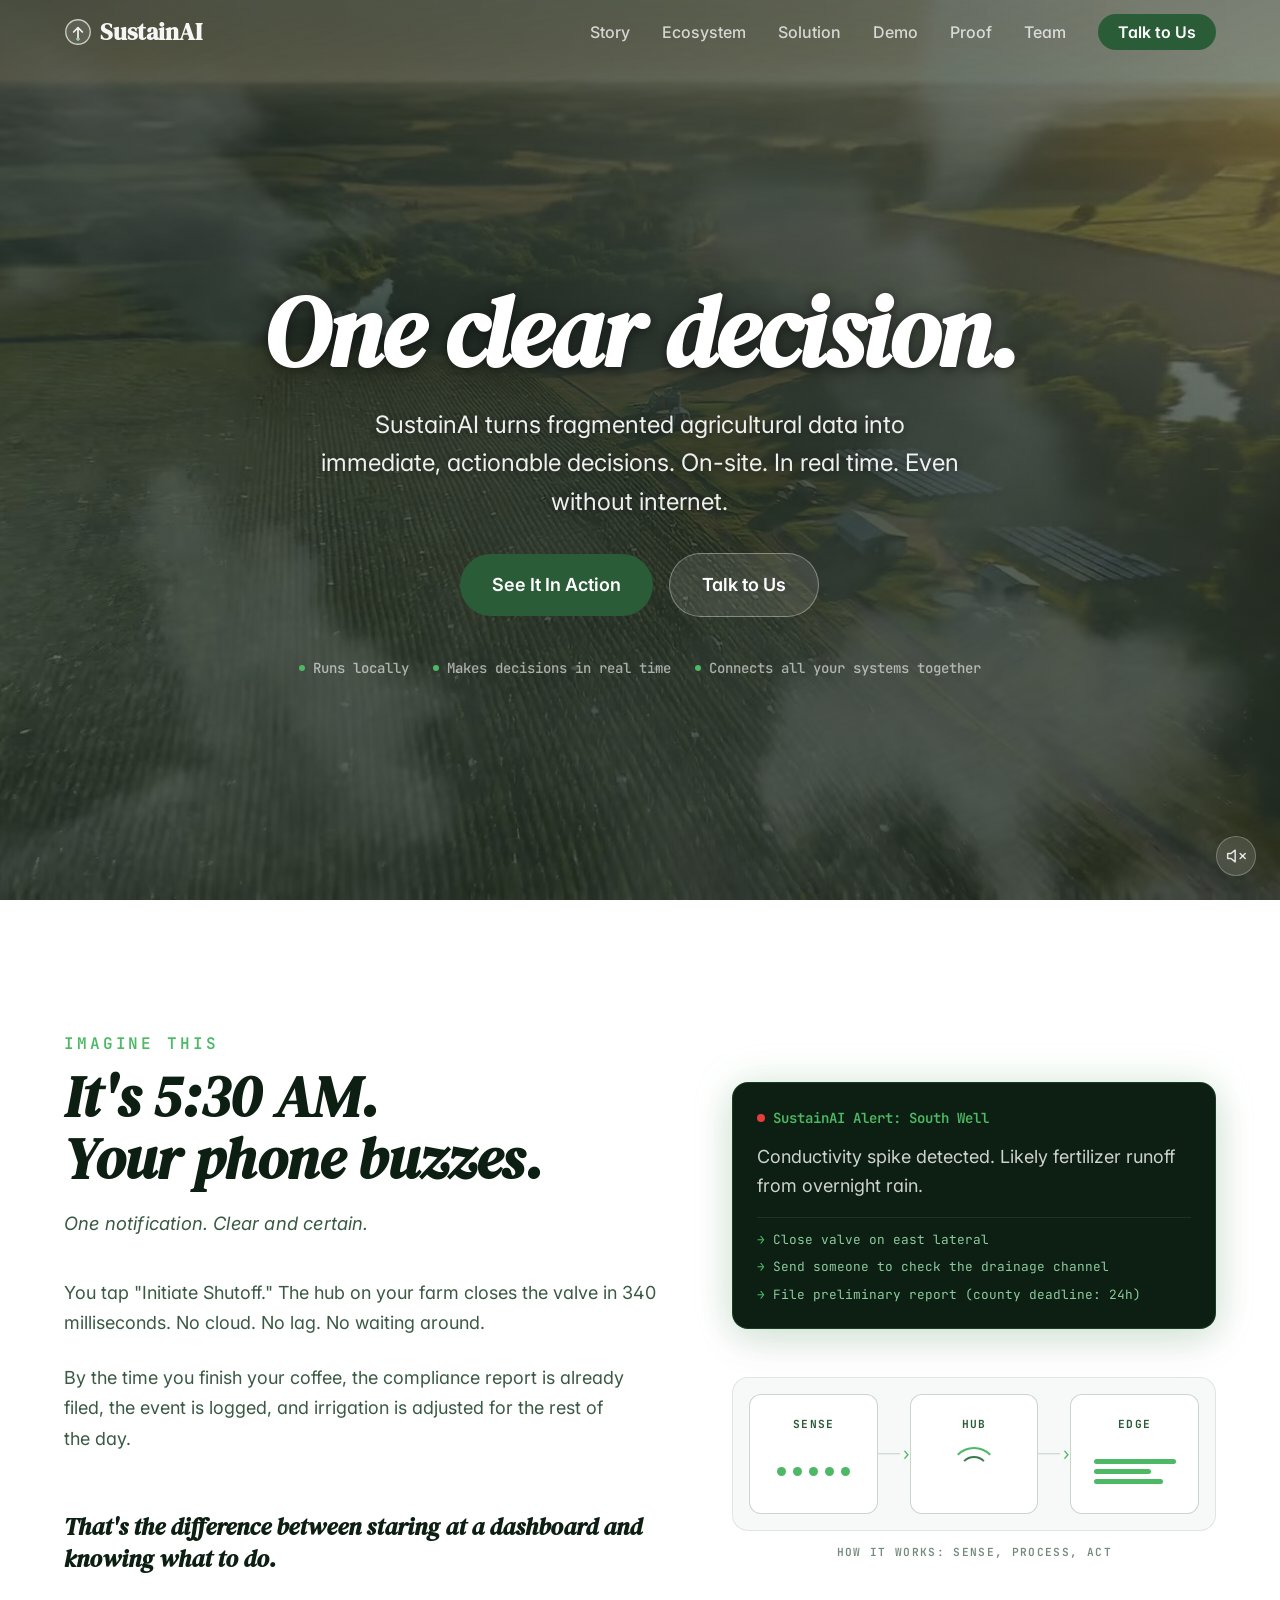
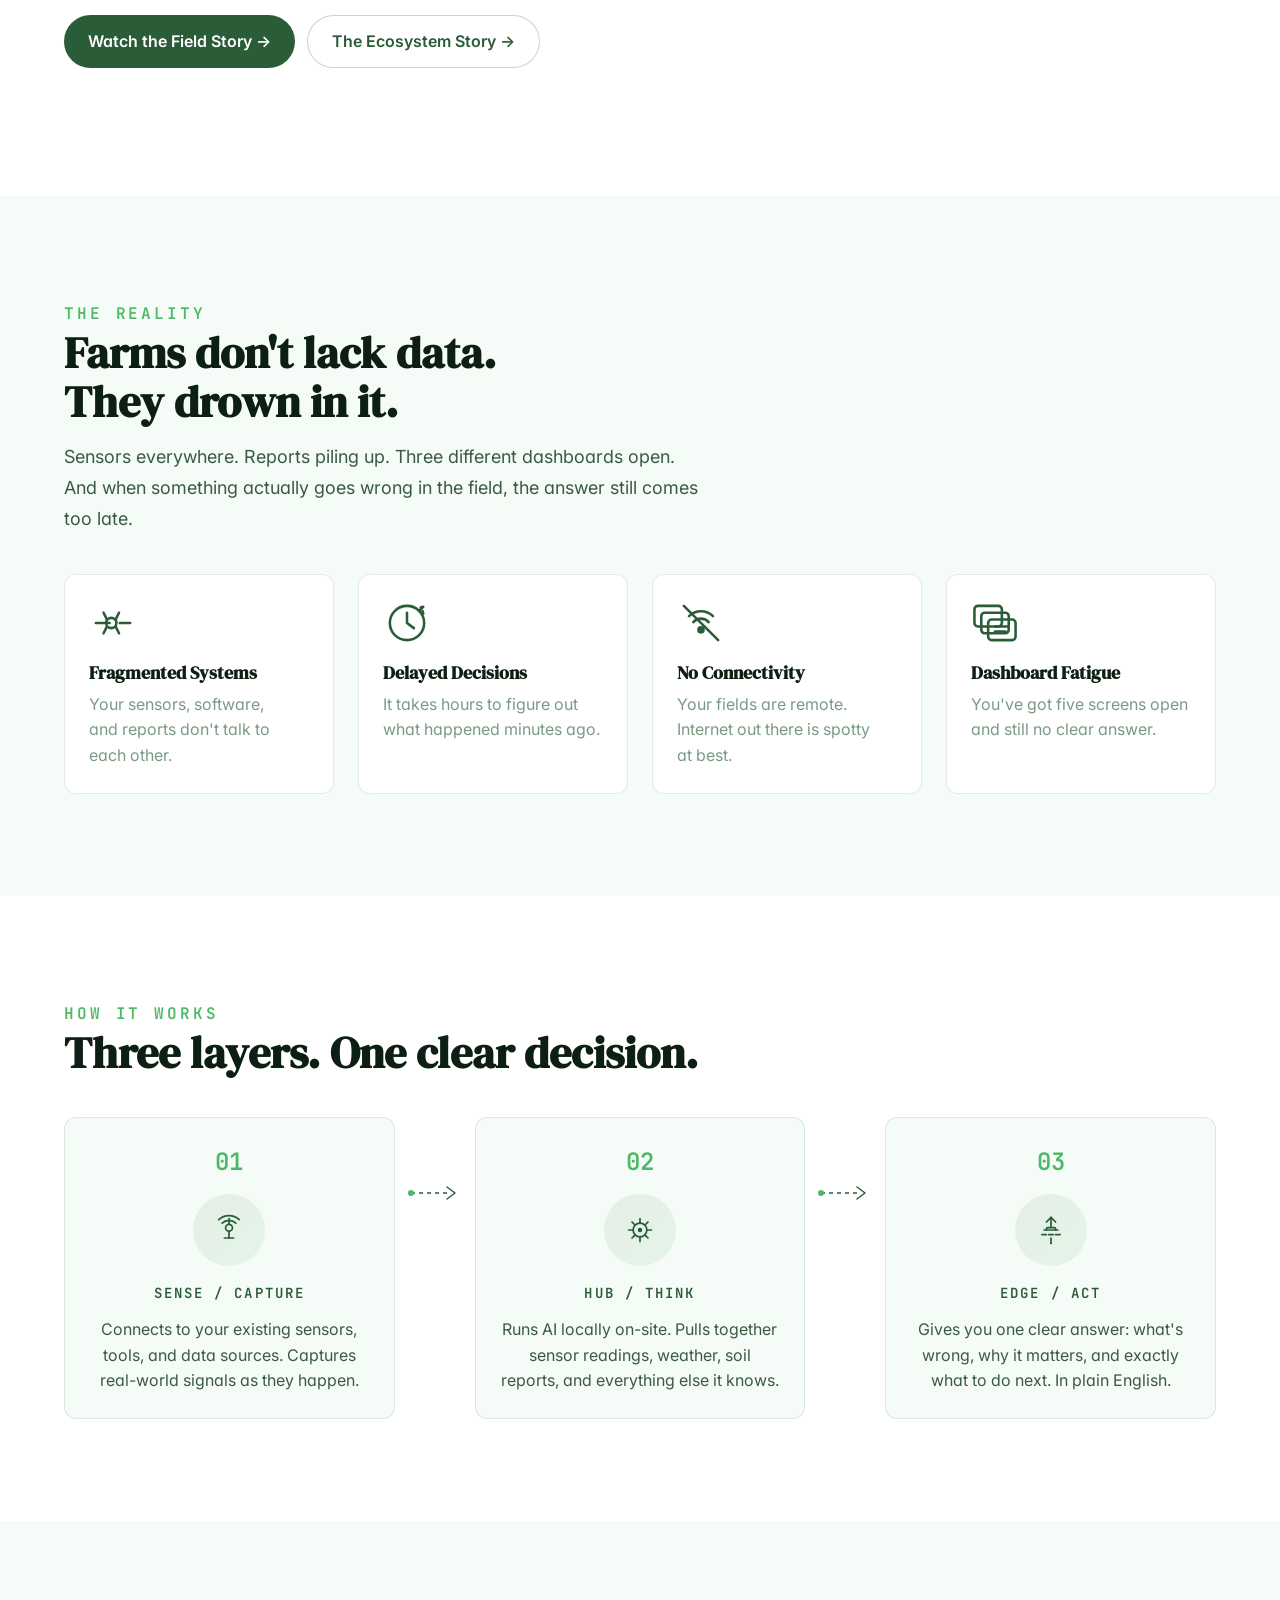
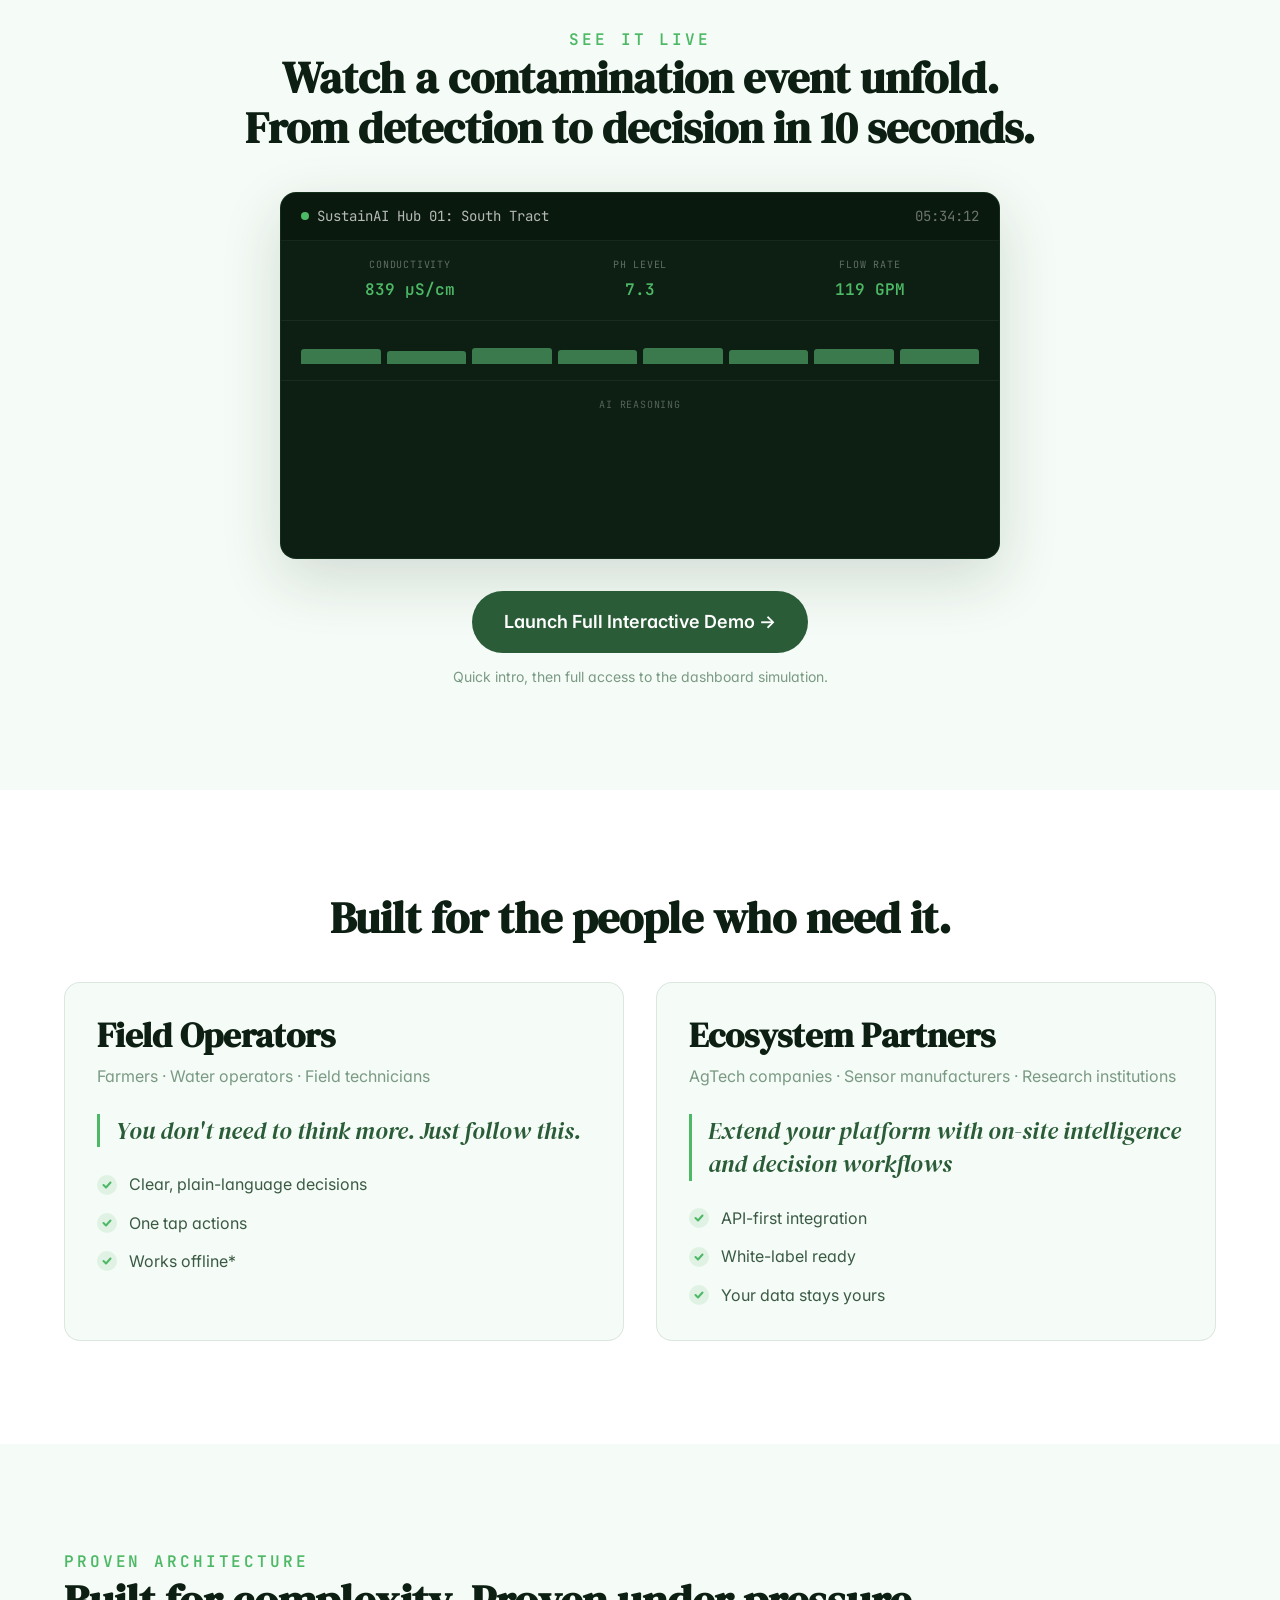
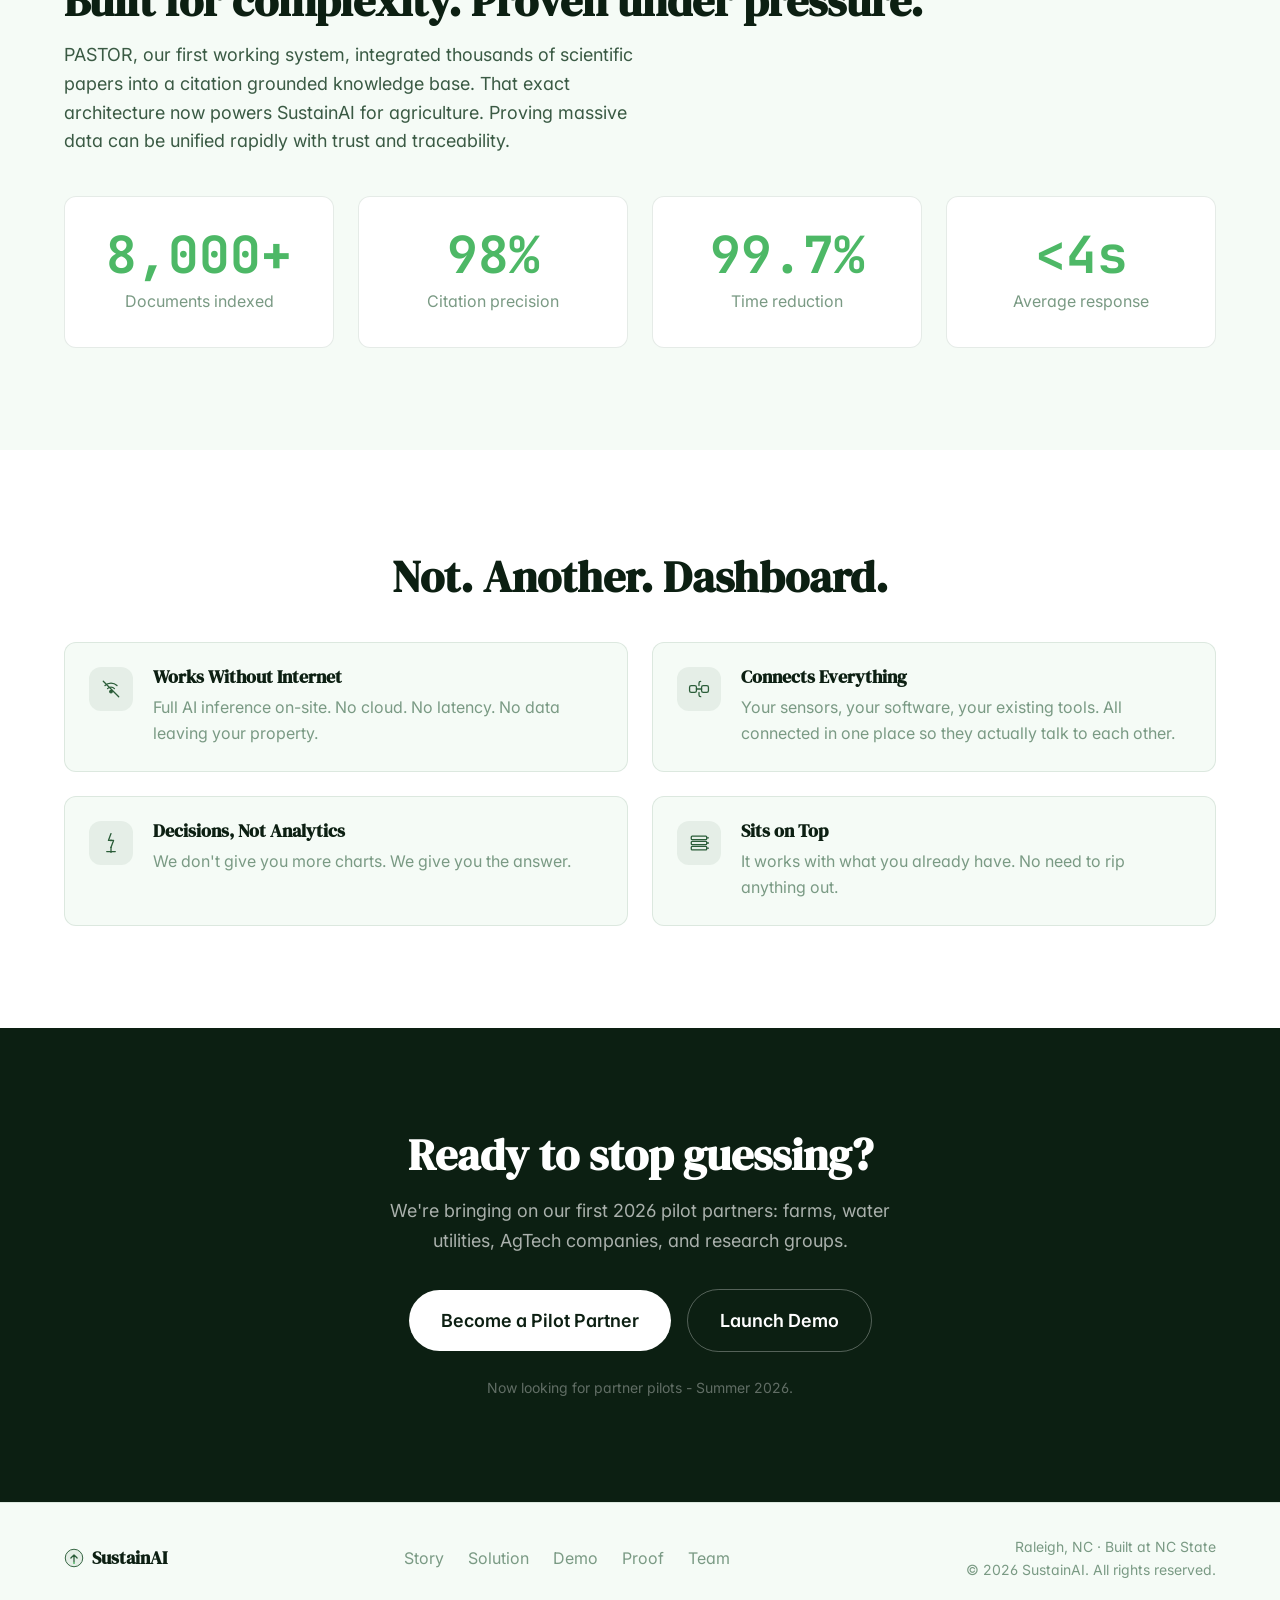
==== commit 85b45551: "Remove team section from index.html Removed the entire team section from the HTML file, including al" ====
--- a/index.html
+++ b/index.html
@@ -610,135 +610,6 @@
     <!-- ============================================================
        9. TEAM
        ============================================================ -->
-    <section class="team" id="team">
-        <div class="container">
-            <span class="section-label reveal" style="display:block; text-align:center;">The Team</span>
-            <h2 class="section-headline reveal" style="text-align:center;">The people behind it.</h2>
-            <p class="section-body reveal" style="text-align:center; max-width: 52ch; margin: 0 auto;">We're
-                researchers and builders who've spent years working with AI and real-world data. Now we're putting
-                that experience to work where it matters most.</p>
-
-            <div class="team__grid">
-
-                <!-- Dr. Yara Yingling -->
-                <div class="team__card reveal">
-                    <div class="team__avatar team__avatar--photo">
-                        <img src="/images/yingling.jpg" alt="Dr. Yara Yingling">
-                    </div>
-                    <h3 class="team__name">Dr. Yara Yingling</h3>
-                    <span class="team__role">Founder · CTO</span>
-                    <p class="team__bio">Distinguished Professor at NC State University. AI + Materials expert who
-                        brings years of scientific research to SustainAI's foundation.</p>
-                    <a href="https://www.linkedin.com/in/yaroslava-yingling/" target="_blank" rel="noopener noreferrer"
-                        class="team__link">
-                        <svg width="16" height="16" viewBox="0 0 24 24" fill="currentColor">
-                            <path
-                                d="M20.447 20.452h-3.554v-5.569c0-1.328-.027-3.037-1.852-3.037-1.853 0-2.136 1.445-2.136 2.939v5.667H9.351V9h3.414v1.561h.046c.477-.9 1.637-1.85 3.37-1.85 3.601 0 4.267 2.37 4.267 5.455v6.286zM5.337 7.433a2.062 2.062 0 01-2.063-2.065 2.064 2.064 0 112.063 2.065zm1.782 13.019H3.555V9h3.564v11.452zM22.225 0H1.771C.792 0 0 .774 0 1.729v20.542C0 23.227.792 24 1.771 24h20.451C23.2 24 24 23.227 24 22.271V1.729C24 .774 23.2 0 22.222 0h.003z" />
-                        </svg>
-                        LinkedIn
-                    </a>
-                </div>
-
-                <!-- Deepak Sai Pendyala -->
-                <div class="team__card reveal reveal-delay-1">
-                    <div class="team__avatar team__avatar--photo">
-                        <img src="/images/Deepak.jpeg" alt="Deepak Sai Pendyala">
-                    </div>
-                    <h3 class="team__name">Mr. Deepak Sai Pendyala</h3>
-                    <span class="team__role">CEO · Founding Team</span>
-                    <p class="team__bio">MS in Computer Science from NC State. Background in Electronics and Controls.
-                        Leads the software development, edge AI systems, and building the MVP.</p>
-                    <a href="https://www.linkedin.com/in/deepaksaip/" target="_blank" rel="noopener noreferrer"
-                        class="team__link">
-                        <svg width="16" height="16" viewBox="0 0 24 24" fill="currentColor">
-                            <path
-                                d="M20.447 20.452h-3.554v-5.569c0-1.328-.027-3.037-1.852-3.037-1.853 0-2.136 1.445-2.136 2.939v5.667H9.351V9h3.414v1.561h.046c.477-.9 1.637-1.85 3.37-1.85 3.601 0 4.267 2.37 4.267 5.455v6.286zM5.337 7.433a2.062 2.062 0 01-2.063-2.065 2.064 2.064 0 112.063 2.065zm1.782 13.019H3.555V9h3.564v11.452zM22.225 0H1.771C.792 0 0 .774 0 1.729v20.542C0 23.227.792 24 1.771 24h20.451C23.2 24 24 23.227 24 22.271V1.729C24 .774 23.2 0 22.222 0h.003z" />
-                        </svg>
-                        LinkedIn
-                    </a>
-                </div>
-
-                <!-- Dr. Alexey Gulyuk -->
-                <div class="team__card reveal reveal-delay-2">
-                    <div class="team__avatar team__avatar--photo">
-                        <img src="/images/alexey.jpg" alt="Dr. Alexey Gulyuk">
-                    </div>
-                    <h3 class="team__name">Dr. Alexey Gulyuk</h3>
-                    <span class="team__role">Materials Science Expert · Founding Team</span>
-                    <p class="team__bio">Ph.D. in Materials Science and Engineering. Faculty at NC State who makes
-                        sure our sensor and hardware work is grounded in real, validated science.</p>
-                    <a href="https://www.linkedin.com/in/alexey-gulyuk/" target="_blank" rel="noopener noreferrer"
-                        class="team__link">
-                        <svg width="16" height="16" viewBox="0 0 24 24" fill="currentColor">
-                            <path
-                                d="M20.447 20.452h-3.554v-5.569c0-1.328-.027-3.037-1.852-3.037-1.853 0-2.136 1.445-2.136 2.939v5.667H9.351V9h3.414v1.561h.046c.477-.9 1.637-1.85 3.37-1.85 3.601 0 4.267 2.37 4.267 5.455v6.286zM5.337 7.433a2.062 2.062 0 01-2.063-2.065 2.064 2.064 0 112.063 2.065zm1.782 13.019H3.555V9h3.564v11.452zM22.225 0H1.771C.792 0 0 .774 0 1.729v20.542C0 23.227.792 24 1.771 24h20.451C23.2 24 24 23.227 24 22.271V1.729C24 .774 23.2 0 22.222 0h.003z" />
-                        </svg>
-                        LinkedIn
-                    </a>
-                </div>
-
-                <!-- Dr. Benjamin Allen -->
-                <div class="team__card reveal">
-                    <div class="team__avatar team__avatar--photo">
-                        <img src="/images/ben.jpeg" alt="Dr. Benjamin Allen">
-                    </div>
-                    <h3 class="team__name">Dr. Benjamin Allen</h3>
-                    <span class="team__role">Chemistry Expert</span>
-                    <p class="team__bio">Ph.D. in Chemistry, ensuring that model recommendations and sensor outputs
-                        remain chemically accurate and consistent.</p>
-                    <a href="https://www.linkedin.com/in/benjamin-paul-allen/" target="_blank"
-                        rel="noopener noreferrer" class="team__link">
-                        <svg width="16" height="16" viewBox="0 0 24 24" fill="currentColor">
-                            <path
-                                d="M20.447 20.452h-3.554v-5.569c0-1.328-.027-3.037-1.852-3.037-1.853 0-2.136 1.445-2.136 2.939v5.667H9.351V9h3.414v1.561h.046c.477-.9 1.637-1.85 3.37-1.85 3.601 0 4.267 2.37 4.267 5.455v6.286zM5.337 7.433a2.062 2.062 0 01-2.063-2.065 2.064 2.064 0 112.063 2.065zm1.782 13.019H3.555V9h3.564v11.452zM22.225 0H1.771C.792 0 0 .774 0 1.729v20.542C0 23.227.792 24 1.771 24h20.451C23.2 24 24 23.227 24 22.271V1.729C24 .774 23.2 0 22.222 0h.003z" />
-                        </svg>
-                        LinkedIn
-                    </a>
-                </div>
-
-                <!-- Dr. Ramesh L Ratan -->
-                <div class="team__card reveal reveal-delay-1">
-                    <div class="team__avatar team__avatar--photo">
-                        <img src="/images/ramesh.webp" alt="Dr. Ramesh L Ratan">
-                    </div>
-                    <h3 class="team__name">Dr. Ramesh L Ratan</h3>
-                    <span class="team__role">Board Advisor · Founding Team</span>
-                    <p class="team__bio">PhD in Operations Research and MS in Nanoengineering. Board Director,
-                        retired PE CEO, and VP at billion-dollar companies. Brings real-world market and business
-                        experience.</p>
-                    <a href="https://www.linkedin.com/in/rameshratan/" target="_blank" rel="noopener noreferrer"
-                        class="team__link">
-                        <svg width="16" height="16" viewBox="0 0 24 24" fill="currentColor">
-                            <path
-                                d="M20.447 20.452h-3.554v-5.569c0-1.328-.027-3.037-1.852-3.037-1.853 0-2.136 1.445-2.136 2.939v5.667H9.351V9h3.414v1.561h.046c.477-.9 1.637-1.85 3.37-1.85 3.601 0 4.267 2.37 4.267 5.455v6.286zM5.337 7.433a2.062 2.062 0 01-2.063-2.065 2.064 2.064 0 112.063 2.065zm1.782 13.019H3.555V9h3.564v11.452zM22.225 0H1.771C.792 0 0 .774 0 1.729v20.542C0 23.227.792 24 1.771 24h20.451C23.2 24 24 23.227 24 22.271V1.729C24 .774 23.2 0 22.222 0h.003z" />
-                        </svg>
-                        LinkedIn
-                    </a>
-                </div>
-
-                <!-- Dr. Matthew Scholz -->
-                <div class="team__card reveal reveal-delay-2">
-                    <div class="team__avatar team__avatar--photo">
-                        <img src="/images/matt.png" alt="Dr. Matthew Scholz">
-                    </div>
-                    <h3 class="team__name">Dr. Matthew Scholz</h3>
-                    <span class="team__role">Board Member</span>
-                    <p class="team__bio">A leader at the Sustainable Phosphorus Alliance. Brings deep expertise in
-                        phosphorus sustainability, stakeholder engagement, and translating research into real-world
-                        impact.</p>
-                    <a href="https://www.linkedin.com/in/matt-scholz-55559334/" target="_blank"
-                        rel="noopener noreferrer" class="team__link">
-                        <svg width="16" height="16" viewBox="0 0 24 24" fill="currentColor">
-                            <path
-                                d="M20.447 20.452h-3.554v-5.569c0-1.328-.027-3.037-1.852-3.037-1.853 0-2.136 1.445-2.136 2.939v5.667H9.351V9h3.414v1.561h.046c.477-.9 1.637-1.85 3.37-1.85 3.601 0 4.267 2.37 4.267 5.455v6.286zM5.337 7.433a2.062 2.062 0 01-2.063-2.065 2.064 2.064 0 112.063 2.065zm1.782 13.019H3.555V9h3.564v11.452zM22.225 0H1.771C.792 0 0 .774 0 1.729v20.542C0 23.227.792 24 1.771 24h20.451C23.2 24 24 23.227 24 22.271V1.729C24 .774 23.2 0 22.222 0h.003z" />
-                        </svg>
-                        LinkedIn
-                    </a>
-                </div>
-
-            </div>
-        </div>
-    </section>
 
     <!-- ============================================================
        10. CTA
@@ -861,4 +732,4 @@
     <script src="./js/main.js"></script>
 </body>
 
-</html>+</html>
